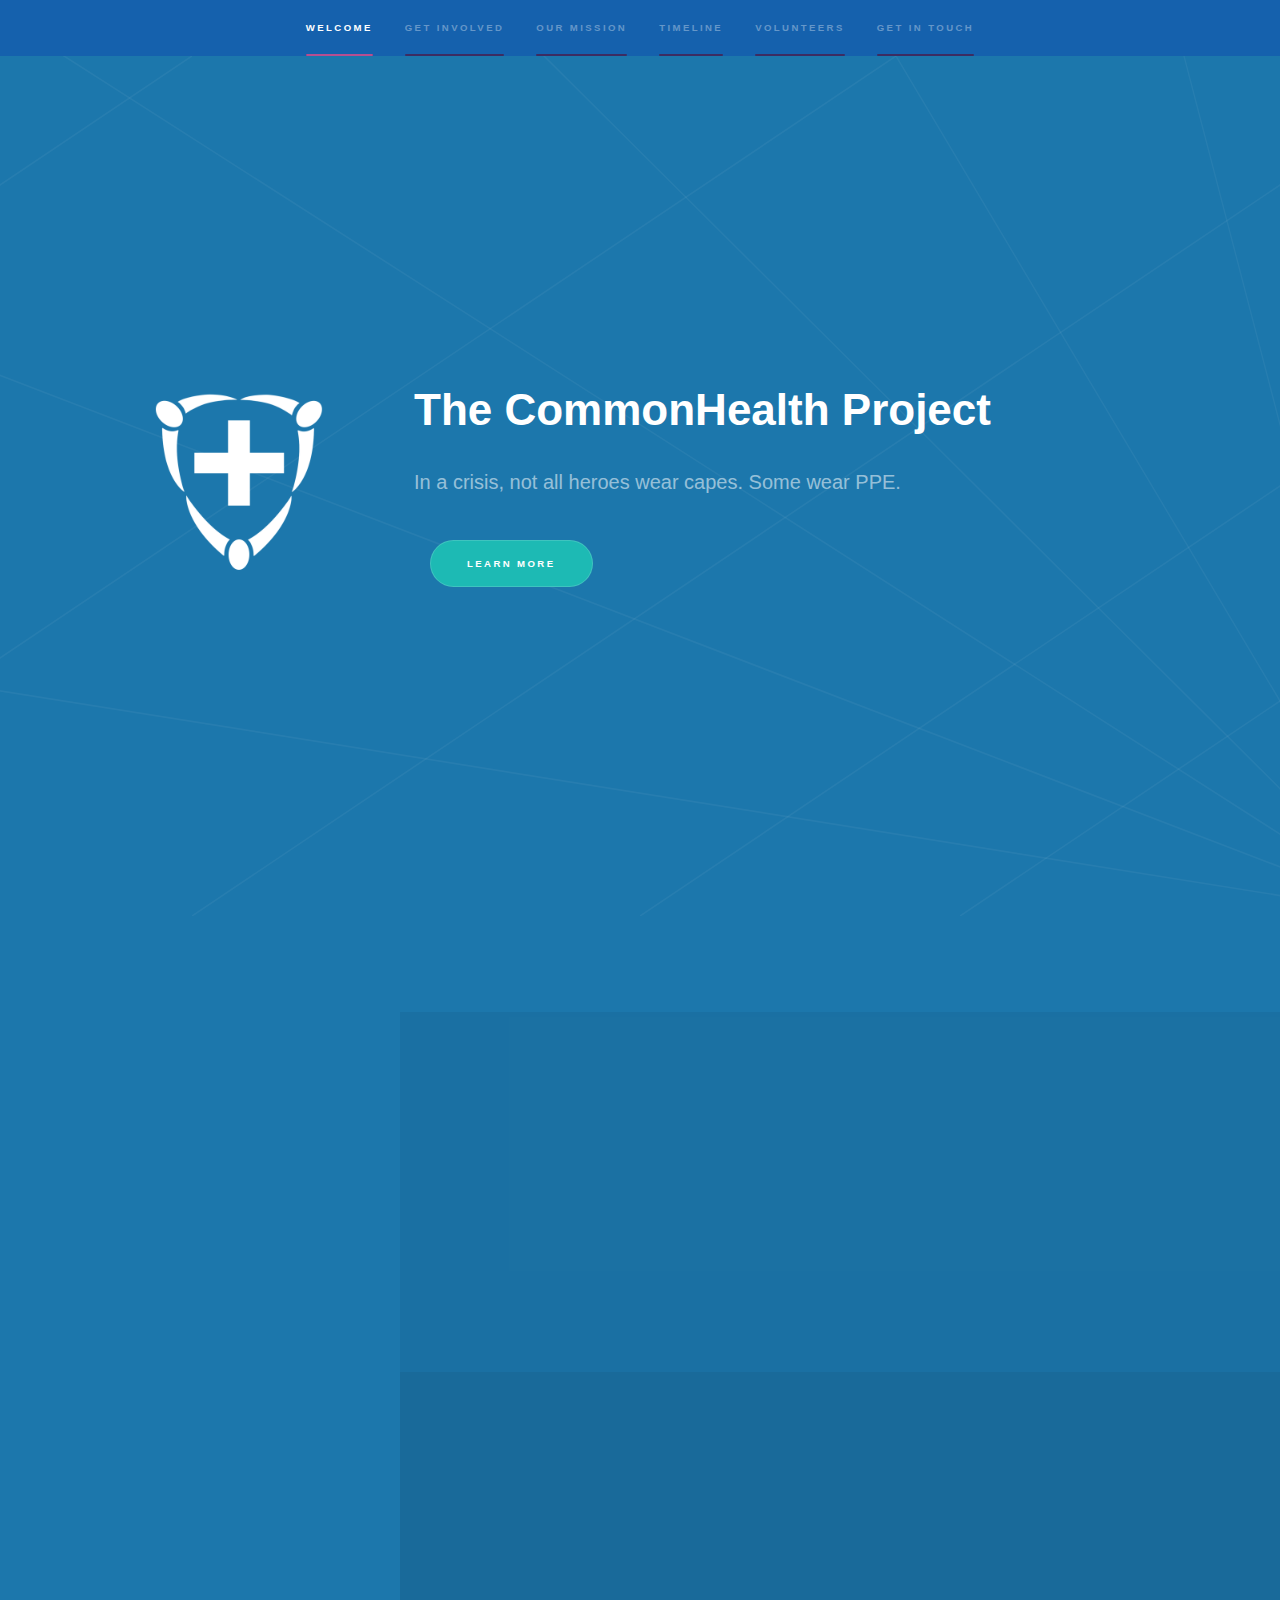
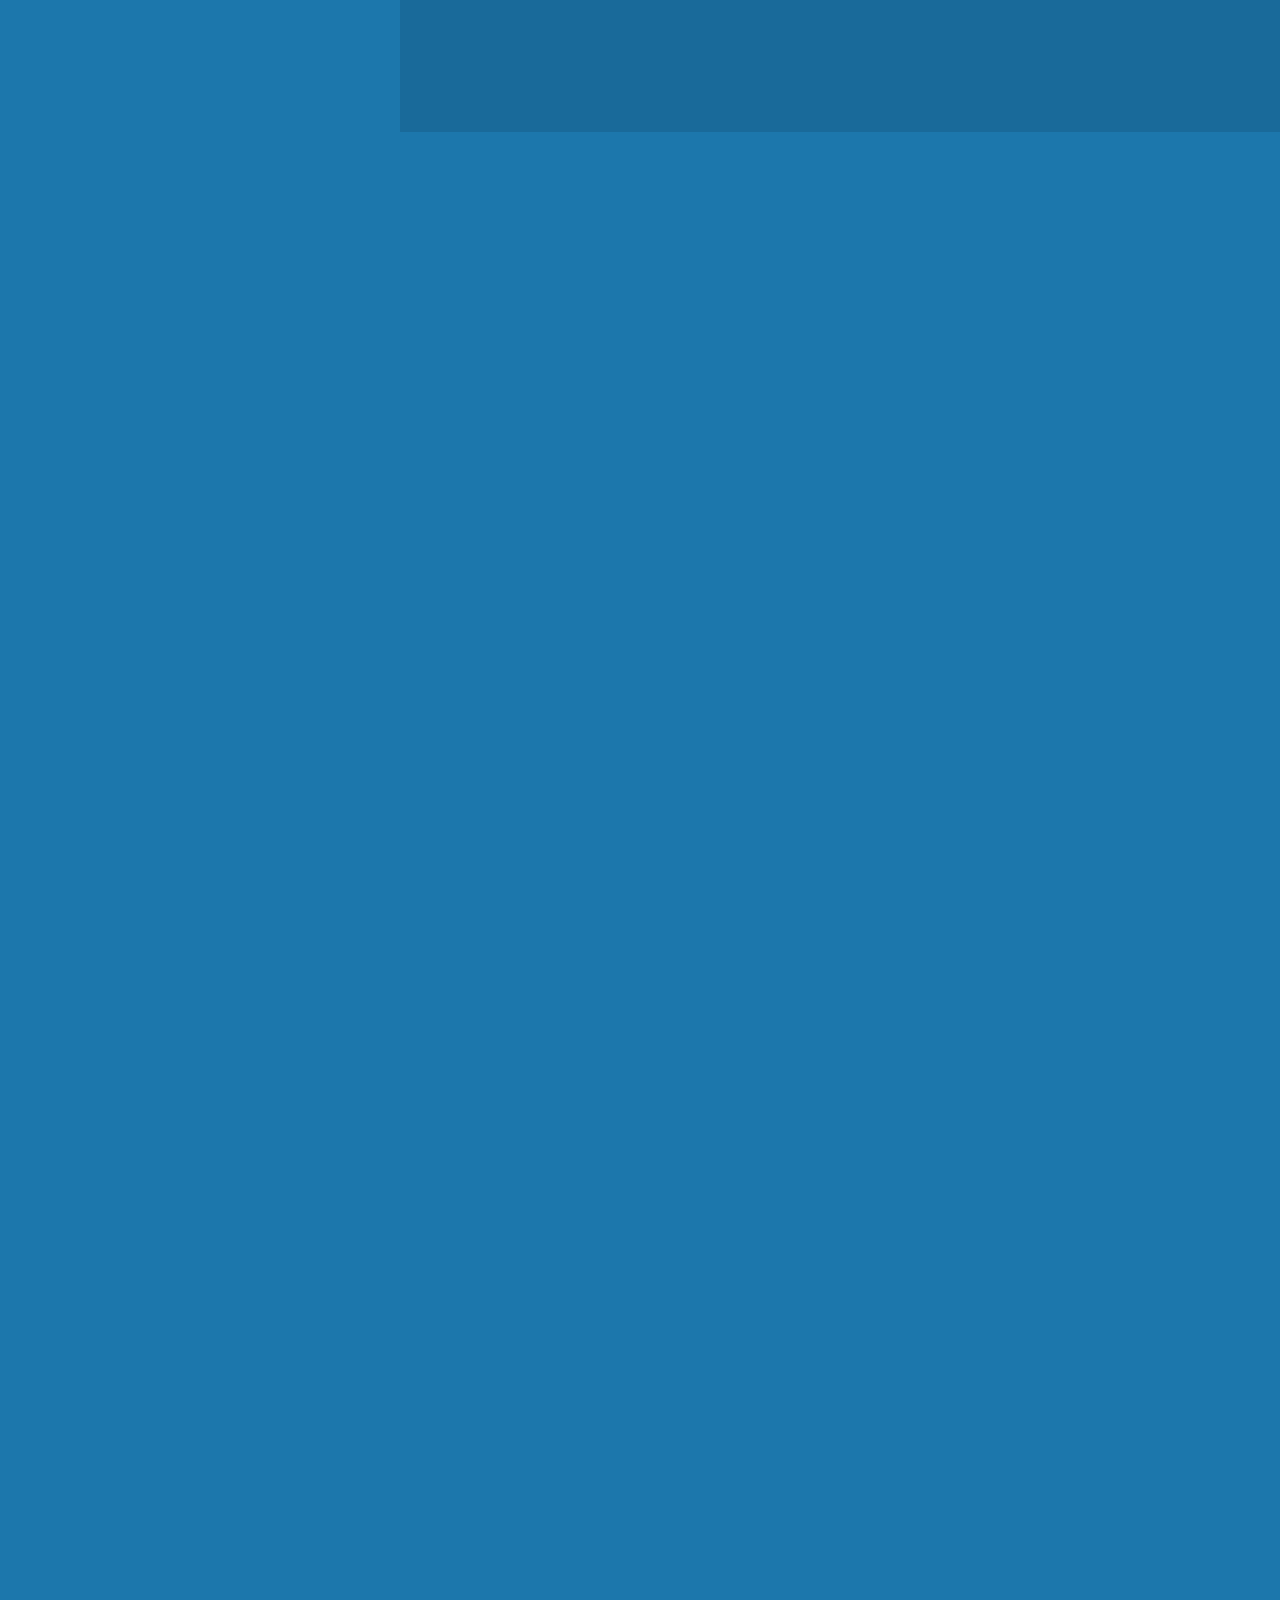
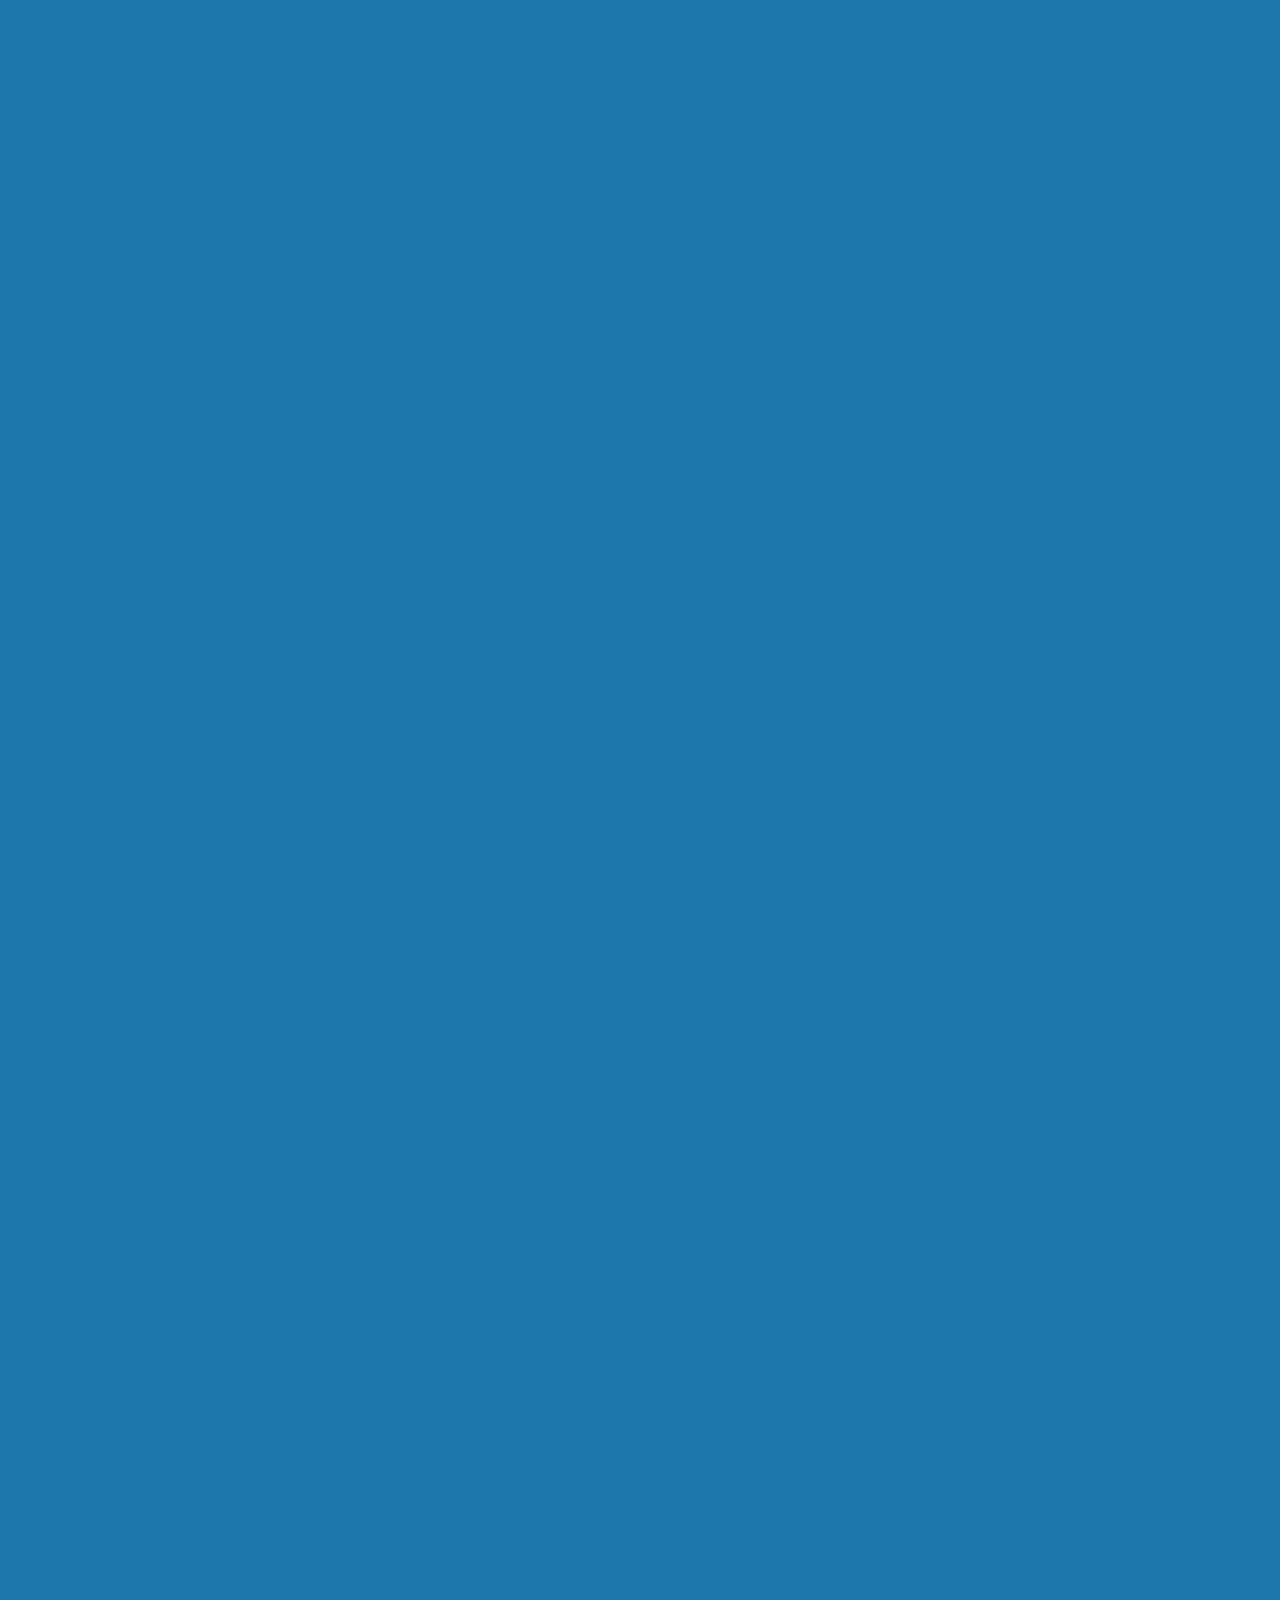
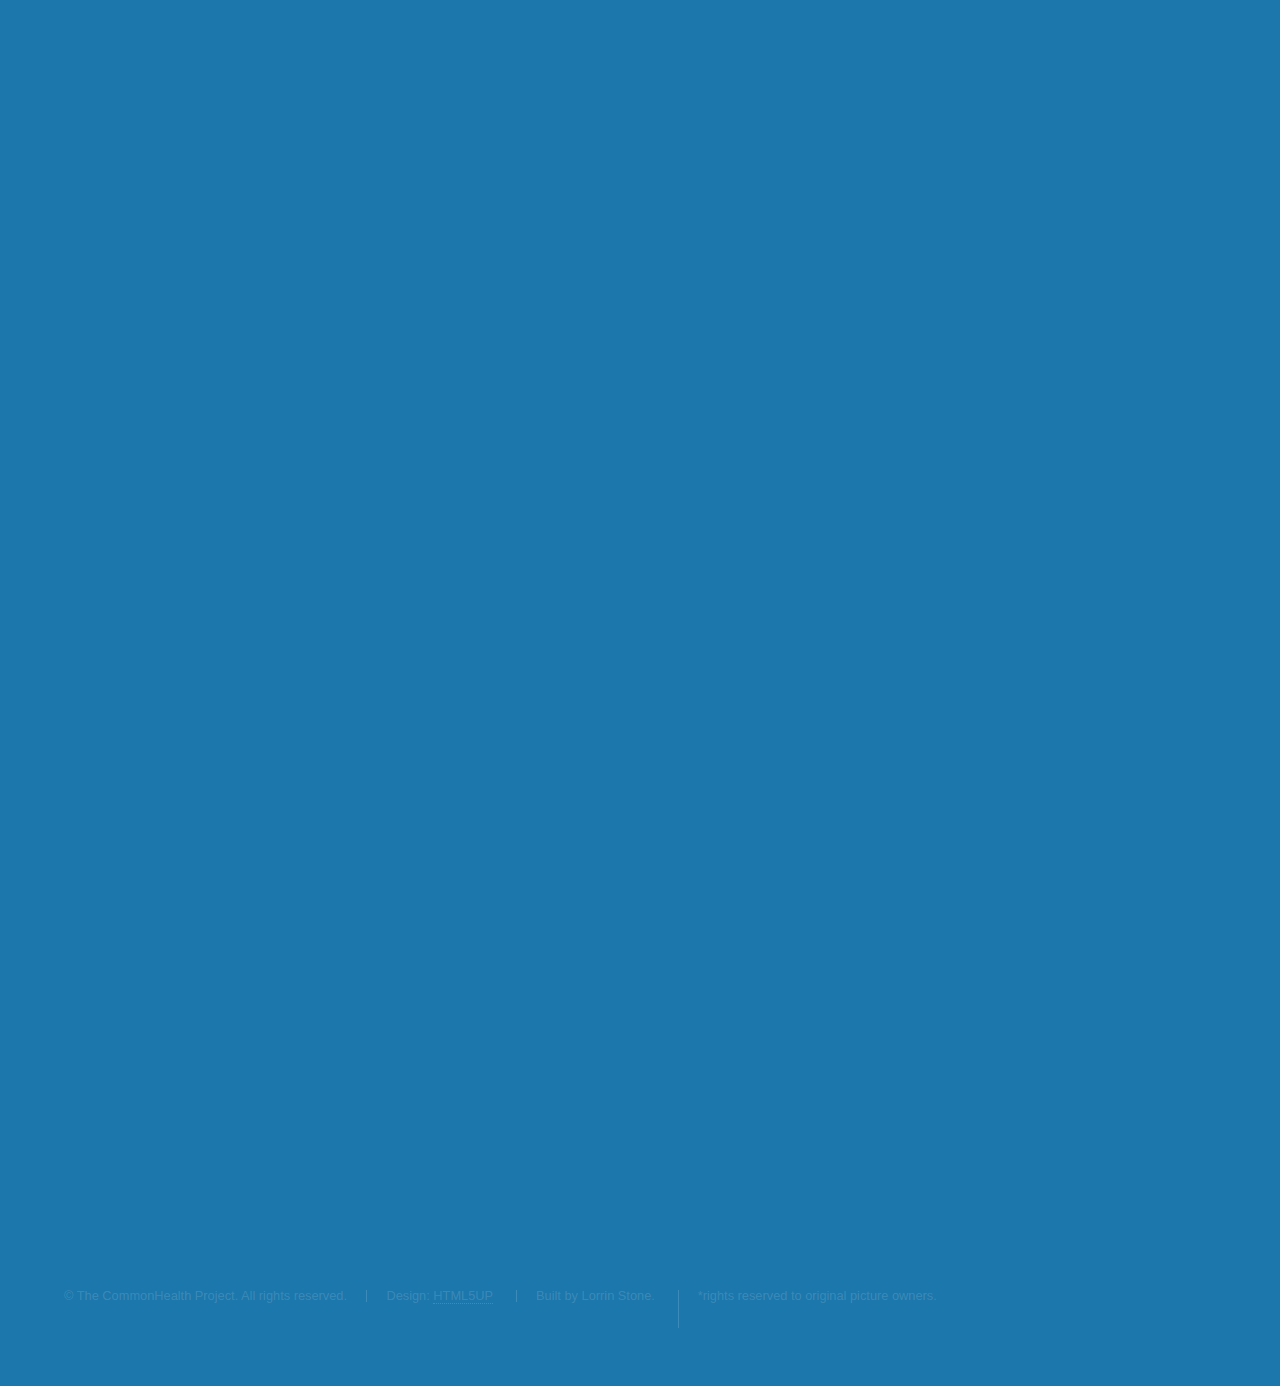
==== index.html @ 7d32aae2 "la dee da maybe it's fixed" ====
<!DOCTYPE HTML>
<!--
	Hyperspace by HTML5 UP
	html5up.net | @ajlkn
	Free for personal and commercial use under the CCA 3.0 license (html5up.net/license)
-->
<html>
	<link rel="shortcut icon" href="images/logo-color.png" >
	<head>
		<title>The CommonHealth Project</title>
		<meta charset="utf-8" />
		<meta name="viewport" content="width=device-width, initial-scale=1, user-scalable=no" />
		<link rel="stylesheet" href="assets/css/main.css" />
		<noscript><link rel="stylesheet" href="assets/css/noscript.css" /></noscript>
	</head>
	<body class="is-preload">

		<!-- Sidebar -->
			<section id="sidebar">
				<div class="inner">
					<nav>
						<ul>
							<li><a href="#intro">Welcome</a></li>
							<li><a href="#involved">Get involved</a></li>
							<li><a href="#mission">Our mission</a></li>
						<!--	<li><a href="#recievers">Who we are giving to</a></li> -->
							<li><a href="#Timeline"> Timeline</a></li>
							<li><a href="#Volunteers"> Volunteers</a></li>
							<li><a href="#contact">Get in touch</a></li>
						</ul>
					</nav>
				</div>
			</section>

		<!-- Wrapper -->
			<div id="wrapper">

				<!-- Intro -->
					<section id="intro" class="wrapper style1 fullscreen fade-up">
						<div class="inner">
							<p style="float: left;margin-left: 75px;margin-right: 75px" ><img src="images/logo-white.png" height="200" width="200" border="1px"></p>

							<h1>The CommonHealth Project</h1>
							<p>In a crisis, not all heroes wear capes. Some wear PPE. </p>

								<ul class="actions">
								<li><a href="#mission" class="button scrolly">Learn more</a></li>
							</ul>
						</div>
					</section>
				<!-- Get involved-->
					<section id="involved" class = "wrapper style2 spotlights">
						<div class ="inner">

						</div>
							<section>
								<a  class="image" href=https://docs.google.com/forms/d/1RwtePnjOgFvfuo138U9-PxDm3ntRcoTIqsIdfXD6tB4/viewform?edit_requested=true><img src="images/build-family.jpg" alt="" data-position="25% 25%" /></a>
								<div class="content">
									<div class="inner">
										<h2>Build.</h2>
										<p>Request one-minute construction kits to be delivered right to your home. </p>
										<ul class="actions">
										<li><a href="https://docs.google.com/forms/d/1RwtePnjOgFvfuo138U9-PxDm3ntRcoTIqsIdfXD6tB4/viewform?edit_requested=true" class="button" target="_blank" >Volunteer</a></li>
										</ul>
									</div>
								</div>
							</section>
							<section>
								<a  class="image" href=https://docs.google.com/forms/d/1RwtePnjOgFvfuo138U9-PxDm3ntRcoTIqsIdfXD6tB4/viewform?edit_requested=true><img src="images/drive.jpg" alt="" data-position="25% 25%" /></a>
								<div class="content">
									<div class="inner">
										<h2>Drive.</h2>
										<p> Volunteer to pick up and deliver shields to hospitals and other recieving agencies.</p>
										<ul class="actions">
											<li><a href="https://docs.google.com/forms/d/1RwtePnjOgFvfuo138U9-PxDm3ntRcoTIqsIdfXD6tB4/viewform?edit_requested=true" class="button" target="_blank" >Volunteer</a></li>
										</ul>
									</div>
								</div>
							</section>
							<section>
								<a class="image" href="https://givebutter.com/pge1ay"><img src="images/NursingHomeNJ.jpg" alt="" data-position="top center" /></a>
								<div class="content">
									<div class="inner">
										<h2>Donate.</h2>
										<p>Support the fight by directly sponsoring our the construction of additional kits. </p>
										<ul class="actions">
											<li><a  href="https://givebutter.com/pge1ay" class="button" target="_blank">Donate</a></li>
										</ul>
									</div>
								</div>
							</section>
						</section>


<!-- Mission statement -->
				<section id="mission" class="wrapper style3 fade-up">
					<div class="inner">
						<h2>Our mission</h2>
						<p></p>
<div>
	<h3 style="text-align:center"><b><i>"With a united effort by our team, we hope to tap into the spirit of volunteerism and goodwill - the greatest resource our community offers - to answer the call and help our frontline fighters in the battle for life."</i></b></h3>
</div>
<p></p>
		<section>
				<div class="features">
					<section>
						<span class="icon solid major fa-cog"></span>
						<h3>Who we are</h3>
						<h4>We are a collaborative, community-based team protecting frontline healthcare workers by solving the PPE shortage.</h4>
						<p> Our project began as a response to a design challenge proposed by the NJIT Albert Dorman Honors College for a medically sound, marketable face shield.
								Seeing our friends and family risking their lives and continuing work without equipment, we knew we needed to help. </p>
					</section>
					<section>
						<span class="icon solid major fa-cog"></span>
						<h3>What we are doing</h3>
							<h4>We have a design to build a face shield with just a few components. Now we need help assembling it.</h4>
							<p>We developed a federated, crowdsourced assembly model where drivers deliver materials directly to volunteers - allowing us to produce hundreds of shields and protect hundreds of workers each day. </p>
					</section>
						</div>
						<ul class="actions">
							<a href="FAQ.html" class="button"  target="_blank">FAQs</a>
						</ul>

				</div>
			</section>
			</section>
<p></p>

<!--Timeline-->
				<section id="Timeline" class = "wrapper style2 fade-up">
					<div class= "inner">
					<h2>General Schedule</h2>
						<li> On Wednesdays, our drivers will deliver the kits to Morris County. </li>
						<li> On Thursdays, our drivers will deliver the kits to Bergen County. </li>
						<li> On Mondays, the created shields will be picked up and delivered to the hospitals. </li>
					<br></br>
					<h3>Round 5 Timeline</h3>
					<main>
						<p>Both Morris County and Bergen County have the same schedule this round. </p>
						<p>Thursday, May 21st, kits will be delivered to volunteers for construction to begin.</p>
						<p>Tuesday, May 26th, kits will be picked up from volunteers to be taken to their final destinations.</p>
					  </main>
				</div>
				</section>

<!-- Volunteers and responsibilities-->
				<section id="Volunteers" class = "wrapper style2 fade-up">
				<div class = "inner">
					<h2>Volunteers</h2>
						<h3>Delivery Drivers</h3>
						<h4>Responsibilities</h4>
							<li>Delivery drivers will receive the kits at a specified pickup point (i.e., the distribution manager’s house).</li>
							<li>Delivery drivers will then deliver the kits to the constructors based on the Google Maps route provided.</li>
							<li>Delivery drivers will then pick up kits from the constructors at a designated time.</li>
							<li>Delivery drivers will review and follow the provided safety guidelines.</li>
							<br>
							<h4>Safety Guidelines</h4>
							<li>Delivery drivers will abide by a strict no-contact policy, i.e., delivery drivers shall make no contact with the constructors and leave the kits at the front door or in the driveway. This no-contact policy applies when they return to pick up the fully-constructed masks.</li>
							<li>Delivery drivers will wear a mask that can be made from cloth <a href="https://www.youtube.com/watch?v=tPx1yqvJgf4" target"_blank">(instructions)</a>, and gloves to mitigate any potential contamination of the kits being distributed to constructors.</li>
							<br>
							<br>
						<h3>Constructors</h3>
						<h4>Responsibilities</h4>
							<li>Constructors will receive kits from drivers on their driveway at a specified time. </li>
							<li>After you finish constructing the face shields, please place them back into the plastic bag and place them by your front door to be picked up by the delivery driver.</li>
							<br>
							<h4>Safety Guidelines</h4>
							<li>Constructors are recommended to leave the kits outside for at least 2 hours to reduce the probability of transmission of viral particles.</li>
							<li>It is highly recommended that constructors wear masks that can be made from cloth <a href="https://www.youtube.com/watch?v=tPx1yqvJgf4" target"_blank">(instructions)</a> and gloves prior to handling the materials.</li>
							<li>Follow <a href="https://www.cdc.gov/handwashing/when-how-handwashing.html" target"_blank">CDC guidelines</a> on handwashing.</li>
							<li>Clean any surfaces where construction will occur.</li>
							<li>Avoid touching your face, eyes, nose, and mouth while handling all supplies. </li>
							<br>
						<h2>Instructions for Face Shield Construction</h2>
						<!----	<p>In addition to the following written guidelines, please view this video tutorial.</p> -->
							<p><ul class="actions">
							<!--Video updated 5/24-->
								<iframe width="560" height="315" src="https://www.youtube.com/embed/Pyt_wHThplo" frameborder="0" allow="accelerometer; autoplay; encrypted-media; gyroscope; picture-in-picture" allowfullscreen></iframe>
							</ul>
							<!--button for link to instructions-->
							<a  href="https://drive.google.com/file/d/19-9RsTWUFxtq_qHhpRXyoHe_HXboTLc_/view?usp=sharing" class="button" target="_blank">View full assembly instructions here</a>
							<br> </br>
							
							<li>After construction, all finished face shields should go back into the bags that they were delivered in. (10 Faceshields per bag) </li>
							<li> After completing construction, the bag should be placed outside so that the delivery driver will be able to pick it up easily.  </li>
						<h3>How to separate foam from tape</h3>
						<video width="320" height="240" controls>
							<source src="videos/foamvideo.mov" type="video/mov">
							<source src="videos/foamvideo.mp4" type="video/mp4">
						  </video>
						</div>
				</section>

				<!-- Contact Form -->
					<section id="contact" class="wrapper style1 fade-up">
						<div class="inner">
							<h2>Get in touch</h2>
							<p>Suggestions, questions, or any possible opportunities? Let us know.</p>
							<div class="split style1">
								<section>
									<iframe src="https://docs.google.com/forms/d/e/1FAIpQLScL9aBPbM0XiFGu1XTeS-ia6ww7m2ZEeTuQKjAFvnlLeRCAsw/viewform?embedded=true" width="640" height="645" frameborder="0" marginheight="0" marginwidth="0">Loading…</iframe>
								<!----	<form method="post" action="#">
										<div class="fields">
											<div class="field half">
												<label for="name">Name</label>
												<input type="text" name="name" id="name" />
											</div>
											<div class="field half">
												<label for="email">Email</label>
												<input type="text" name="email" id="email" />
											</div>
											<div class="field">
												<label for="message">Message</label>
												<textarea name="message" id="message" rows="5"></textarea>
											</div>
										</div>
										<ul class="actions">
											<li><a href="" class="button submit">Send Message</a></li>
										</ul>
									</form> -->
								</section>
								<section>
									<ul class="contact">
										<li>
											<h3>Management</h3>
												<h4>Parth Agrawal, Project Coordinator: 973-832-8684 </h4>
												<h4>Mark Pothen, Supply Chain Manager & Logistics: 201-580-7195 </h4>
												<h4>Daniel Lee, Promotion Manager: 916-676-1504</h4>
												<h4>Ruth Fiore, Logistics Manager: 848-525-6352 </h4>
												<h4>Juliana Yang, Design and Outreach Manager: 908-967-8786</h4>
												<h4>Owais Aftab, Finance Manager: 732-809-8093</h4>
												<h4>John Adé Kolade, Design and Innovation Manager: 607-444-2635</h4>
										</li>
									<!--	<li>
											<h3>Address</h3>
											<span>12345 Somewhere Road #654<br />
											Nashville, TN 00000-0000<br />
											USA</span>
										</li>

										<li>
											<h3>Email</h3>
											<a href="#">user@untitled.tld</a>
										</li>
										<li>
											<h3>Phone</h3>
											<span>(000) 000-0000</span>
										</li> -->
										<li>
											<h3>Social</h3>
											<ul class="icons">
											<!--	<li><a href="#" class="icon brands fa-twitter"><span class="label">Twitter</span></a></li>
												<li><a href="#" class="icon brands fa-facebook-f"><span class="label">Facebook</span></a></li>
												<li><a href="#" class="icon brands fa-github"><span class="label">GitHub</span></a></li> -->
												<li><a href="https://www.instagram.com/thecommonhealthproject/" class="icon brands fa-instagram"><span class="label">Instagram</span></a></li>
												<li><a href="https://www.linkedin.com/company/commonhealthproject/" class="icon brands fa-linkedin-in"><span class="label">LinkedIn</span></a></li>
											</ul>
										</li>
									</ul>
								</section>
							</div>
						</div>
					</section>

			</div>

		<!-- Footer -->
			<footer id="footer" class="wrapper style1-alt">
				<div class="inner">
					<ul class="menu">
						<li>&copy; The CommonHealth Project. All rights reserved.</li><li>Design: <a href="http://html5up.net">HTML5UP</a></li> <li>Built by Lorrin Stone.</li>
						<li><p>*rights reserved to original picture owners.</p></li>

					</ul>
				</div>
			</footer>

		<!-- Scripts -->
			<script src="assets/js/jquery.min.js"></script>
			<script src="assets/js/jquery.scrollex.min.js"></script>
			<script src="assets/js/jquery.scrolly.min.js"></script>
			<script src="assets/js/browser.min.js"></script>
			<script src="assets/js/breakpoints.min.js"></script>
			<script src="assets/js/util.js"></script>
			<script src="assets/js/main.js"></script>

	</body>
</html>
---- assets/css/main.css ----
@import url(fontawesome-all.min.css);

/*
	Hyperspace by HTML5 UP
	html5up.net | @ajlkn
	Free for personal and commercial use under the CCA 3.0 license (html5up.net/license)
*/

html, body, div, span, applet, object,
iframe, h1, h2, h3, h4, h5, h6, p, blockquote,
pre, a, abbr, acronym, address, big, cite,
code, del, dfn, em, img, ins, kbd, q, s, samp,
small, strike, strong, sub, sup, tt, var, b,
u, i, center, dl, dt, dd, ol, ul, li, fieldset,
form, label, legend, table, caption, tbody,
tfoot, thead, tr, th, td, article, aside,
canvas, details, embed, figure, figcaption,
footer, header, hgroup, menu, nav, output, ruby,
section, summary, time, mark, audio, video {
	margin: 0;
	padding: 0;
	border: 0;
	font-size: 100%;
	font: inherit;
	vertical-align: baseline;}





	
article, aside, details, figcaption, figure,
footer, header, hgroup, menu, nav, section {
	display: block;}

body {
	line-height: 1;
}

ol, ul {
	list-style: none;
}

blockquote, q {
	quotes: none;
}

	blockquote:before, blockquote:after, q:before, q:after {
		content: '';
		content: none;
	}

table {
	border-collapse: collapse;
	border-spacing: 0;
}

body {
	-webkit-text-size-adjust: none;
}

mark {
	background-color: transparent;
	color: inherit;
}

input::-moz-focus-inner {
	border: 0;
	padding: 0;
}

input, select, textarea {
	-moz-appearance: none;
	-webkit-appearance: none;
	-ms-appearance: none;
	appearance: none;
}

/* Basic */

	@-ms-viewport {
		width: device-width;
	}

	body {
		-ms-overflow-style: scrollbar;
	}

	@media screen and (max-width: 480px) {

		html, body {
			min-width: 320px;
		}

	}

	html {
		box-sizing: border-box;
	}

	*, *:before, *:after {
		box-sizing: inherit;
	}

	body {
		background: #1c77ac;
	}

		body.is-preload *, body.is-preload *:before, body.is-preload *:after {
			-moz-animation: none !important;
			-webkit-animation: none !important;
			-ms-animation: none !important;
			animation: none !important;
			-moz-transition: none !important;
			-webkit-transition: none !important;
			-ms-transition: none !important;
			transition: none !important;
		}

/* Type */

	body, input, select, textarea {
		color: rgba(255, 255, 255, 0.55);
		font-family: Arial, Helvetica, sans-serif;
		font-size: 16.5pt;
		font-weight: normal;
		line-height: 1.75;
	}

		@media screen and (max-width: 1680px) {

			body, input, select, textarea {
				font-size: 13pt;
			}

		}

		@media screen and (max-width: 1280px) {

			body, input, select, textarea {
				font-size: 12pt;
			}

		}

		@media screen and (max-width: 360px) {

			body, input, select, textarea {
				font-size: 11pt;
			}

		}

	a {
		-moz-transition: color 0.2s ease, border-bottom-color 0.2s ease;
		-webkit-transition: color 0.2s ease, border-bottom-color 0.2s ease;
		-ms-transition: color 0.2s ease, border-bottom-color 0.2s ease;
		transition: color 0.2s ease, border-bottom-color 0.2s ease;
		border-bottom: dotted 1px rgba(255, 255, 255, 0.35);
		color: inherit;
		text-decoration: none;
	}

		a:hover {
			border-bottom-color: transparent;
			color: #ffffff;
		}

	strong, b {
		color: #ffffff;
		font-weight: bold;
	}

	em, i {
		font-style: italic;
	}

	p {
		margin: 0 0 2em 0;
	}

	h1, h2, h3, h4, h5, h6 {
		color: #ffffff;
		font-weight: bold;
		line-height: 1.5;
		margin: 0 0 0.5em 0;
	}

		h1 a, h2 a, h3 a, h4 a, h5 a, h6 a {
			color: inherit;
			text-decoration: none;
		}

	h1 {
		font-size: 2.75em;
	}

		h1.major {
			margin: 0 0 1.3em 0;
			position: relative;
			padding-bottom: 0.35em;
		}

			h1.major:after {
				background-image: -moz-linear-gradient(to right, #1561ad, #1c77ac);
				background-image: -webkit-linear-gradient(to right, #1561ad, #1c77ac);
				background-image: -ms-linear-gradient(to right,  #1561ad, #1c77ac);
				background-image: linear-gradient(to right,  #1561ad, #1c77ac);
				-moz-transition: max-width 0.2s ease;
				-webkit-transition: max-width 0.2s ease;
				-ms-transition: max-width 0.2s ease;
				transition: max-width 0.2s ease;
				border-radius: 0.2em;
				bottom: 0;
				content: '';
				height: 0.05em;
				position: absolute;
				right: 0;
				width: 100%;
			}

	h2 {
		font-size: 1.8em;
	}

	h3 {
		font-size: 1.3em;
	}

	h4 {
		font-size: 1em;
	}

	h5 {
		font-size: 0.8em;
	}

	h6 {
		font-size: 0.6em;
	}

	@media screen and (max-width: 736px) {

		h1 {
			font-size: 2em;
		}

		h2 {
			font-size: 1.25em;
		}

		h3 {
			font-size: 1em;
		}

		h4 {
			font-size: 0.8em;
		}

		h5 {
			font-size: 0.6em;
		}

		h6 {
			font-size: 0.6em;
		}

	}

	sub {
		font-size: 0.8em;
		position: relative;
		top: 0.5em;
	}

	sup {
		font-size: 0.8em;
		position: relative;
		top: -0.5em;
	}

	blockquote {
		border-left: solid 4px rgba(255, 255, 255, 0.15);
		font-style: italic;
		margin: 0 0 2em 0;
		padding: 0.5em 0 0.5em 2em;
	}

	code {
		background: rgba(255, 255, 255, 0.05);
		border-radius: 0.25em;
		border: solid 1px rgba(255, 255, 255, 0.15);
		font-family: "Courier New", monospace;
		font-size: 0.9em;
		margin: 0 0.25em;
		padding: 0.25em 0.65em;
	}

	pre {
		-webkit-overflow-scrolling: touch;
		font-family: "Courier New", monospace;
		font-size: 0.9em;
		margin: 0 0 2em 0;
	}

		pre code {
			display: block;
			line-height: 1.75em;
			padding: 1em 1.5em;
			overflow-x: auto;
		}

	hr {
		border: 0;
		border-bottom: solid 1px rgba(255, 255, 255, 0.15);
		margin: 2em 0;
	}

		hr.major {
			margin: 3em 0;
		}

	.align-left {
		text-align: left;
	}

	.align-center {
		text-align: center;
	}

	.align-right {
		text-align: right;
	}

/* Row */

	.row {
		display: flex;
		flex-wrap: wrap;
		box-sizing: border-box;
		align-items: stretch;
	}

		.row > * {
			box-sizing: border-box;
		}

		.row.gtr-uniform > * > :last-child {
			margin-bottom: 0;
		}

		.row.aln-left {
			justify-content: flex-start;
		}

		.row.aln-center {
			justify-content: center;
		}

		.row.aln-right {
			justify-content: flex-end;
		}

		.row.aln-top {
			align-items: flex-start;
		}

		.row.aln-middle {
			align-items: center;
		}

		.row.aln-bottom {
			align-items: flex-end;
		}

		.row > .imp {
			order: -1;
		}

		.row > .col-1 {
			width: 8.33333%;
		}

		.row > .off-1 {
			margin-left: 8.33333%;
		}

		.row > .col-2 {
			width: 16.66667%;
		}

		.row > .off-2 {
			margin-left: 16.66667%;
		}

		.row > .col-3 {
			width: 25%;
		}

		.row > .off-3 {
			margin-left: 25%;
		}

		.row > .col-4 {
			width: 33.33333%;
		}

		.row > .off-4 {
			margin-left: 33.33333%;
		}

		.row > .col-5 {
			width: 41.66667%;
		}

		.row > .off-5 {
			margin-left: 41.66667%;
		}

		.row > .col-6 {
			width: 50%;
		}

		.row > .off-6 {
			margin-left: 50%;
		}

		.row > .col-7 {
			width: 58.33333%;
		}

		.row > .off-7 {
			margin-left: 58.33333%;
		}

		.row > .col-8 {
			width: 66.66667%;
		}

		.row > .off-8 {
			margin-left: 66.66667%;
		}

		.row > .col-9 {
			width: 75%;
		}

		.row > .off-9 {
			margin-left: 75%;
		}

		.row > .col-10 {
			width: 83.33333%;
		}

		.row > .off-10 {
			margin-left: 83.33333%;
		}

		.row > .col-11 {
			width: 91.66667%;
		}

		.row > .off-11 {
			margin-left: 91.66667%;
		}

		.row > .col-12 {
			width: 100%;
		}

		.row > .off-12 {
			margin-left: 100%;
		}

		.row.gtr-0 {
			margin-top: 0;
			margin-left: 0em;
		}

			.row.gtr-0 > * {
				padding: 0 0 0 0em;
			}

			.row.gtr-0.gtr-uniform {
				margin-top: 0em;
			}

				.row.gtr-0.gtr-uniform > * {
					padding-top: 0em;
				}

		.row.gtr-25 {
			margin-top: 0;
			margin-left: -0.375em;
		}

			.row.gtr-25 > * {
				padding: 0 0 0 0.375em;
			}

			.row.gtr-25.gtr-uniform {
				margin-top: -0.375em;
			}

				.row.gtr-25.gtr-uniform > * {
					padding-top: 0.375em;
				}

		.row.gtr-50 {
			margin-top: 0;
			margin-left: -0.75em;
		}

			.row.gtr-50 > * {
				padding: 0 0 0 0.75em;
			}

			.row.gtr-50.gtr-uniform {
				margin-top: -0.75em;
			}

				.row.gtr-50.gtr-uniform > * {
					padding-top: 0.75em;
				}

		.row {
			margin-top: 0;
			margin-left: -1.5em;
		}

			.row > * {
				padding: 0 0 0 1.5em;
			}

			.row.gtr-uniform {
				margin-top: -1.5em;
			}

				.row.gtr-uniform > * {
					padding-top: 1.5em;
				}

		.row.gtr-150 {
			margin-top: 0;
			margin-left: -2.25em;
		}

			.row.gtr-150 > * {
				padding: 0 0 0 2.25em;
			}

			.row.gtr-150.gtr-uniform {
				margin-top: -2.25em;
			}

				.row.gtr-150.gtr-uniform > * {
					padding-top: 2.25em;
				}

		.row.gtr-200 {
			margin-top: 0;
			margin-left: -3em;
		}

			.row.gtr-200 > * {
				padding: 0 0 0 3em;
			}

			.row.gtr-200.gtr-uniform {
				margin-top: -3em;
			}

				.row.gtr-200.gtr-uniform > * {
					padding-top: 3em;
				}

		@media screen and (max-width: 1680px) {

			.row {
				display: flex;
				flex-wrap: wrap;
				box-sizing: border-box;
				align-items: stretch;
			}

				.row > * {
					box-sizing: border-box;
				}

				.row.gtr-uniform > * > :last-child {
					margin-bottom: 0;
				}

				.row.aln-left {
					justify-content: flex-start;
				}

				.row.aln-center {
					justify-content: center;
				}

				.row.aln-right {
					justify-content: flex-end;
				}

				.row.aln-top {
					align-items: flex-start;
				}

				.row.aln-middle {
					align-items: center;
				}

				.row.aln-bottom {
					align-items: flex-end;
				}

				.row > .imp-xlarge {
					order: -1;
				}

				.row > .col-1-xlarge {
					width: 8.33333%;
				}

				.row > .off-1-xlarge {
					margin-left: 8.33333%;
				}

				.row > .col-2-xlarge {
					width: 16.66667%;
				}

				.row > .off-2-xlarge {
					margin-left: 16.66667%;
				}

				.row > .col-3-xlarge {
					width: 25%;
				}

				.row > .off-3-xlarge {
					margin-left: 25%;
				}

				.row > .col-4-xlarge {
					width: 33.33333%;
				}

				.row > .off-4-xlarge {
					margin-left: 33.33333%;
				}

				.row > .col-5-xlarge {
					width: 41.66667%;
				}

				.row > .off-5-xlarge {
					margin-left: 41.66667%;
				}

				.row > .col-6-xlarge {
					width: 50%;
				}

				.row > .off-6-xlarge {
					margin-left: 50%;
				}

				.row > .col-7-xlarge {
					width: 58.33333%;
				}

				.row > .off-7-xlarge {
					margin-left: 58.33333%;
				}

				.row > .col-8-xlarge {
					width: 66.66667%;
				}

				.row > .off-8-xlarge {
					margin-left: 66.66667%;
				}

				.row > .col-9-xlarge {
					width: 75%;
				}

				.row > .off-9-xlarge {
					margin-left: 75%;
				}

				.row > .col-10-xlarge {
					width: 83.33333%;
				}

				.row > .off-10-xlarge {
					margin-left: 83.33333%;
				}

				.row > .col-11-xlarge {
					width: 91.66667%;
				}

				.row > .off-11-xlarge {
					margin-left: 91.66667%;
				}

				.row > .col-12-xlarge {
					width: 100%;
				}

				.row > .off-12-xlarge {
					margin-left: 100%;
				}

				.row.gtr-0 {
					margin-top: 0;
					margin-left: 0em;
				}

					.row.gtr-0 > * {
						padding: 0 0 0 0em;
					}

					.row.gtr-0.gtr-uniform {
						margin-top: 0em;
					}

						.row.gtr-0.gtr-uniform > * {
							padding-top: 0em;
						}

				.row.gtr-25 {
					margin-top: 0;
					margin-left: -0.375em;
				}

					.row.gtr-25 > * {
						padding: 0 0 0 0.375em;
					}

					.row.gtr-25.gtr-uniform {
						margin-top: -0.375em;
					}

						.row.gtr-25.gtr-uniform > * {
							padding-top: 0.375em;
						}

				.row.gtr-50 {
					margin-top: 0;
					margin-left: -0.75em;
				}

					.row.gtr-50 > * {
						padding: 0 0 0 0.75em;
					}

					.row.gtr-50.gtr-uniform {
						margin-top: -0.75em;
					}

						.row.gtr-50.gtr-uniform > * {
							padding-top: 0.75em;
						}

				.row {
					margin-top: 0;
					margin-left: -1.5em;
				}

					.row > * {
						padding: 0 0 0 1.5em;
					}

					.row.gtr-uniform {
						margin-top: -1.5em;
					}

						.row.gtr-uniform > * {
							padding-top: 1.5em;
						}

				.row.gtr-150 {
					margin-top: 0;
					margin-left: -2.25em;
				}

					.row.gtr-150 > * {
						padding: 0 0 0 2.25em;
					}

					.row.gtr-150.gtr-uniform {
						margin-top: -2.25em;
					}

						.row.gtr-150.gtr-uniform > * {
							padding-top: 2.25em;
						}

				.row.gtr-200 {
					margin-top: 0;
					margin-left: -3em;
				}

					.row.gtr-200 > * {
						padding: 0 0 0 3em;
					}

					.row.gtr-200.gtr-uniform {
						margin-top: -3em;
					}

						.row.gtr-200.gtr-uniform > * {
							padding-top: 3em;
						}

		}

		@media screen and (max-width: 1280px) {

			.row {
				display: flex;
				flex-wrap: wrap;
				box-sizing: border-box;
				align-items: stretch;
			}

				.row > * {
					box-sizing: border-box;
				}

				.row.gtr-uniform > * > :last-child {
					margin-bottom: 0;
				}

				.row.aln-left {
					justify-content: flex-start;
				}

				.row.aln-center {
					justify-content: center;
				}

				.row.aln-right {
					justify-content: flex-end;
				}

				.row.aln-top {
					align-items: flex-start;
				}

				.row.aln-middle {
					align-items: center;
				}

				.row.aln-bottom {
					align-items: flex-end;
				}

				.row > .imp-large {
					order: -1;
				}

				.row > .col-1-large {
					width: 8.33333%;
				}

				.row > .off-1-large {
					margin-left: 8.33333%;
				}

				.row > .col-2-large {
					width: 16.66667%;
				}

				.row > .off-2-large {
					margin-left: 16.66667%;
				}

				.row > .col-3-large {
					width: 25%;
				}

				.row > .off-3-large {
					margin-left: 25%;
				}

				.row > .col-4-large {
					width: 33.33333%;
				}

				.row > .off-4-large {
					margin-left: 33.33333%;
				}

				.row > .col-5-large {
					width: 41.66667%;
				}

				.row > .off-5-large {
					margin-left: 41.66667%;
				}

				.row > .col-6-large {
					width: 50%;
				}

				.row > .off-6-large {
					margin-left: 50%;
				}

				.row > .col-7-large {
					width: 58.33333%;
				}

				.row > .off-7-large {
					margin-left: 58.33333%;
				}

				.row > .col-8-large {
					width: 66.66667%;
				}

				.row > .off-8-large {
					margin-left: 66.66667%;
				}

				.row > .col-9-large {
					width: 75%;
				}

				.row > .off-9-large {
					margin-left: 75%;
				}

				.row > .col-10-large {
					width: 83.33333%;
				}

				.row > .off-10-large {
					margin-left: 83.33333%;
				}

				.row > .col-11-large {
					width: 91.66667%;
				}

				.row > .off-11-large {
					margin-left: 91.66667%;
				}

				.row > .col-12-large {
					width: 100%;
				}

				.row > .off-12-large {
					margin-left: 100%;
				}

				.row.gtr-0 {
					margin-top: 0;
					margin-left: 0em;
				}

					.row.gtr-0 > * {
						padding: 0 0 0 0em;
					}

					.row.gtr-0.gtr-uniform {
						margin-top: 0em;
					}

						.row.gtr-0.gtr-uniform > * {
							padding-top: 0em;
						}

				.row.gtr-25 {
					margin-top: 0;
					margin-left: -0.375em;
				}

					.row.gtr-25 > * {
						padding: 0 0 0 0.375em;
					}

					.row.gtr-25.gtr-uniform {
						margin-top: -0.375em;
					}

						.row.gtr-25.gtr-uniform > * {
							padding-top: 0.375em;
						}

				.row.gtr-50 {
					margin-top: 0;
					margin-left: -0.75em;
				}

					.row.gtr-50 > * {
						padding: 0 0 0 0.75em;
					}

					.row.gtr-50.gtr-uniform {
						margin-top: -0.75em;
					}

						.row.gtr-50.gtr-uniform > * {
							padding-top: 0.75em;
						}

				.row {
					margin-top: 0;
					margin-left: -1.5em;
				}

					.row > * {
						padding: 0 0 0 1.5em;
					}

					.row.gtr-uniform {
						margin-top: -1.5em;
					}

						.row.gtr-uniform > * {
							padding-top: 1.5em;
						}

				.row.gtr-150 {
					margin-top: 0;
					margin-left: -2.25em;
				}

					.row.gtr-150 > * {
						padding: 0 0 0 2.25em;
					}

					.row.gtr-150.gtr-uniform {
						margin-top: -2.25em;
					}

						.row.gtr-150.gtr-uniform > * {
							padding-top: 2.25em;
						}

				.row.gtr-200 {
					margin-top: 0;
					margin-left: -3em;
				}

					.row.gtr-200 > * {
						padding: 0 0 0 3em;
					}

					.row.gtr-200.gtr-uniform {
						margin-top: -3em;
					}

						.row.gtr-200.gtr-uniform > * {
							padding-top: 3em;
						}

		}

		@media screen and (max-width: 980px) {

			.row {
				display: flex;
				flex-wrap: wrap;
				box-sizing: border-box;
				align-items: stretch;
			}

				.row > * {
					box-sizing: border-box;
				}

				.row.gtr-uniform > * > :last-child {
					margin-bottom: 0;
				}

				.row.aln-left {
					justify-content: flex-start;
				}

				.row.aln-center {
					justify-content: center;
				}

				.row.aln-right {
					justify-content: flex-end;
				}

				.row.aln-top {
					align-items: flex-start;
				}

				.row.aln-middle {
					align-items: center;
				}

				.row.aln-bottom {
					align-items: flex-end;
				}

				.row > .imp-medium {
					order: -1;
				}

				.row > .col-1-medium {
					width: 8.33333%;
				}

				.row > .off-1-medium {
					margin-left: 8.33333%;
				}

				.row > .col-2-medium {
					width: 16.66667%;
				}

				.row > .off-2-medium {
					margin-left: 16.66667%;
				}

				.row > .col-3-medium {
					width: 25%;
				}

				.row > .off-3-medium {
					margin-left: 25%;
				}

				.row > .col-4-medium {
					width: 33.33333%;
				}

				.row > .off-4-medium {
					margin-left: 33.33333%;
				}

				.row > .col-5-medium {
					width: 41.66667%;
				}

				.row > .off-5-medium {
					margin-left: 41.66667%;
				}

				.row > .col-6-medium {
					width: 50%;
				}

				.row > .off-6-medium {
					margin-left: 50%;
				}

				.row > .col-7-medium {
					width: 58.33333%;
				}

				.row > .off-7-medium {
					margin-left: 58.33333%;
				}

				.row > .col-8-medium {
					width: 66.66667%;
				}

				.row > .off-8-medium {
					margin-left: 66.66667%;
				}

				.row > .col-9-medium {
					width: 75%;
				}

				.row > .off-9-medium {
					margin-left: 75%;
				}

				.row > .col-10-medium {
					width: 83.33333%;
				}

				.row > .off-10-medium {
					margin-left: 83.33333%;
				}

				.row > .col-11-medium {
					width: 91.66667%;
				}

				.row > .off-11-medium {
					margin-left: 91.66667%;
				}

				.row > .col-12-medium {
					width: 100%;
				}

				.row > .off-12-medium {
					margin-left: 100%;
				}

				.row.gtr-0 {
					margin-top: 0;
					margin-left: 0em;
				}

					.row.gtr-0 > * {
						padding: 0 0 0 0em;
					}

					.row.gtr-0.gtr-uniform {
						margin-top: 0em;
					}

						.row.gtr-0.gtr-uniform > * {
							padding-top: 0em;
						}

				.row.gtr-25 {
					margin-top: 0;
					margin-left: -0.375em;
				}

					.row.gtr-25 > * {
						padding: 0 0 0 0.375em;
					}

					.row.gtr-25.gtr-uniform {
						margin-top: -0.375em;
					}

						.row.gtr-25.gtr-uniform > * {
							padding-top: 0.375em;
						}

				.row.gtr-50 {
					margin-top: 0;
					margin-left: -0.75em;
				}

					.row.gtr-50 > * {
						padding: 0 0 0 0.75em;
					}

					.row.gtr-50.gtr-uniform {
						margin-top: -0.75em;
					}

						.row.gtr-50.gtr-uniform > * {
							padding-top: 0.75em;
						}

				.row {
					margin-top: 0;
					margin-left: -1.5em;
				}

					.row > * {
						padding: 0 0 0 1.5em;
					}

					.row.gtr-uniform {
						margin-top: -1.5em;
					}

						.row.gtr-uniform > * {
							padding-top: 1.5em;
						}

				.row.gtr-150 {
					margin-top: 0;
					margin-left: -2.25em;
				}

					.row.gtr-150 > * {
						padding: 0 0 0 2.25em;
					}

					.row.gtr-150.gtr-uniform {
						margin-top: -2.25em;
					}

						.row.gtr-150.gtr-uniform > * {
							padding-top: 2.25em;
						}

				.row.gtr-200 {
					margin-top: 0;
					margin-left: -3em;
				}

					.row.gtr-200 > * {
						padding: 0 0 0 3em;
					}

					.row.gtr-200.gtr-uniform {
						margin-top: -3em;
					}

						.row.gtr-200.gtr-uniform > * {
							padding-top: 3em;
						}

		}

		@media screen and (max-width: 736px) {

			.row {
				display: flex;
				flex-wrap: wrap;
				box-sizing: border-box;
				align-items: stretch;
			}

				.row > * {
					box-sizing: border-box;
				}

				.row.gtr-uniform > * > :last-child {
					margin-bottom: 0;
				}

				.row.aln-left {
					justify-content: flex-start;
				}

				.row.aln-center {
					justify-content: center;
				}

				.row.aln-right {
					justify-content: flex-end;
				}

				.row.aln-top {
					align-items: flex-start;
				}

				.row.aln-middle {
					align-items: center;
				}

				.row.aln-bottom {
					align-items: flex-end;
				}

				.row > .imp-small {
					order: -1;
				}

				.row > .col-1-small {
					width: 8.33333%;
				}

				.row > .off-1-small {
					margin-left: 8.33333%;
				}

				.row > .col-2-small {
					width: 16.66667%;
				}

				.row > .off-2-small {
					margin-left: 16.66667%;
				}

				.row > .col-3-small {
					width: 25%;
				}

				.row > .off-3-small {
					margin-left: 25%;
				}

				.row > .col-4-small {
					width: 33.33333%;
				}

				.row > .off-4-small {
					margin-left: 33.33333%;
				}

				.row > .col-5-small {
					width: 41.66667%;
				}

				.row > .off-5-small {
					margin-left: 41.66667%;
				}

				.row > .col-6-small {
					width: 50%;
				}

				.row > .off-6-small {
					margin-left: 50%;
				}

				.row > .col-7-small {
					width: 58.33333%;
				}

				.row > .off-7-small {
					margin-left: 58.33333%;
				}

				.row > .col-8-small {
					width: 66.66667%;
				}

				.row > .off-8-small {
					margin-left: 66.66667%;
				}

				.row > .col-9-small {
					width: 75%;
				}

				.row > .off-9-small {
					margin-left: 75%;
				}

				.row > .col-10-small {
					width: 83.33333%;
				}

				.row > .off-10-small {
					margin-left: 83.33333%;
				}

				.row > .col-11-small {
					width: 91.66667%;
				}

				.row > .off-11-small {
					margin-left: 91.66667%;
				}

				.row > .col-12-small {
					width: 100%;
				}

				.row > .off-12-small {
					margin-left: 100%;
				}

				.row.gtr-0 {
					margin-top: 0;
					margin-left: 0em;
				}

					.row.gtr-0 > * {
						padding: 0 0 0 0em;
					}

					.row.gtr-0.gtr-uniform {
						margin-top: 0em;
					}

						.row.gtr-0.gtr-uniform > * {
							padding-top: 0em;
						}

				.row.gtr-25 {
					margin-top: 0;
					margin-left: -0.375em;
				}

					.row.gtr-25 > * {
						padding: 0 0 0 0.375em;
					}

					.row.gtr-25.gtr-uniform {
						margin-top: -0.375em;
					}

						.row.gtr-25.gtr-uniform > * {
							padding-top: 0.375em;
						}

				.row.gtr-50 {
					margin-top: 0;
					margin-left: -0.75em;
				}

					.row.gtr-50 > * {
						padding: 0 0 0 0.75em;
					}

					.row.gtr-50.gtr-uniform {
						margin-top: -0.75em;
					}

						.row.gtr-50.gtr-uniform > * {
							padding-top: 0.75em;
						}

				.row {
					margin-top: 0;
					margin-left: -1.5em;
				}

					.row > * {
						padding: 0 0 0 1.5em;
					}

					.row.gtr-uniform {
						margin-top: -1.5em;
					}

						.row.gtr-uniform > * {
							padding-top: 1.5em;
						}

				.row.gtr-150 {
					margin-top: 0;
					margin-left: -2.25em;
				}

					.row.gtr-150 > * {
						padding: 0 0 0 2.25em;
					}

					.row.gtr-150.gtr-uniform {
						margin-top: -2.25em;
					}

						.row.gtr-150.gtr-uniform > * {
							padding-top: 2.25em;
						}

				.row.gtr-200 {
					margin-top: 0;
					margin-left: -3em;
				}

					.row.gtr-200 > * {
						padding: 0 0 0 3em;
					}

					.row.gtr-200.gtr-uniform {
						margin-top: -3em;
					}

						.row.gtr-200.gtr-uniform > * {
							padding-top: 3em;
						}

		}

		@media screen and (max-width: 480px) {

			.row {
				display: flex;
				flex-wrap: wrap;
				box-sizing: border-box;
				align-items: stretch;
			}

				.row > * {
					box-sizing: border-box;
				}

				.row.gtr-uniform > * > :last-child {
					margin-bottom: 0;
				}

				.row.aln-left {
					justify-content: flex-start;
				}

				.row.aln-center {
					justify-content: center;
				}

				.row.aln-right {
					justify-content: flex-end;
				}

				.row.aln-top {
					align-items: flex-start;
				}

				.row.aln-middle {
					align-items: center;
				}

				.row.aln-bottom {
					align-items: flex-end;
				}

				.row > .imp-xsmall {
					order: -1;
				}

				.row > .col-1-xsmall {
					width: 8.33333%;
				}

				.row > .off-1-xsmall {
					margin-left: 8.33333%;
				}

				.row > .col-2-xsmall {
					width: 16.66667%;
				}

				.row > .off-2-xsmall {
					margin-left: 16.66667%;
				}

				.row > .col-3-xsmall {
					width: 25%;
				}

				.row > .off-3-xsmall {
					margin-left: 25%;
				}

				.row > .col-4-xsmall {
					width: 33.33333%;
				}

				.row > .off-4-xsmall {
					margin-left: 33.33333%;
				}

				.row > .col-5-xsmall {
					width: 41.66667%;
				}

				.row > .off-5-xsmall {
					margin-left: 41.66667%;
				}

				.row > .col-6-xsmall {
					width: 50%;
				}

				.row > .off-6-xsmall {
					margin-left: 50%;
				}

				.row > .col-7-xsmall {
					width: 58.33333%;
				}

				.row > .off-7-xsmall {
					margin-left: 58.33333%;
				}

				.row > .col-8-xsmall {
					width: 66.66667%;
				}

				.row > .off-8-xsmall {
					margin-left: 66.66667%;
				}

				.row > .col-9-xsmall {
					width: 75%;
				}

				.row > .off-9-xsmall {
					margin-left: 75%;
				}

				.row > .col-10-xsmall {
					width: 83.33333%;
				}

				.row > .off-10-xsmall {
					margin-left: 83.33333%;
				}

				.row > .col-11-xsmall {
					width: 91.66667%;
				}

				.row > .off-11-xsmall {
					margin-left: 91.66667%;
				}

				.row > .col-12-xsmall {
					width: 100%;
				}

				.row > .off-12-xsmall {
					margin-left: 100%;
				}

				.row.gtr-0 {
					margin-top: 0;
					margin-left: 0em;
				}

					.row.gtr-0 > * {
						padding: 0 0 0 0em;
					}

					.row.gtr-0.gtr-uniform {
						margin-top: 0em;
					}

						.row.gtr-0.gtr-uniform > * {
							padding-top: 0em;
						}

				.row.gtr-25 {
					margin-top: 0;
					margin-left: -0.375em;
				}

					.row.gtr-25 > * {
						padding: 0 0 0 0.375em;
					}

					.row.gtr-25.gtr-uniform {
						margin-top: -0.375em;
					}

						.row.gtr-25.gtr-uniform > * {
							padding-top: 0.375em;
						}

				.row.gtr-50 {
					margin-top: 0;
					margin-left: -0.75em;
				}

					.row.gtr-50 > * {
						padding: 0 0 0 0.75em;
					}

					.row.gtr-50.gtr-uniform {
						margin-top: -0.75em;
					}

						.row.gtr-50.gtr-uniform > * {
							padding-top: 0.75em;
						}

				.row {
					margin-top: 0;
					margin-left: -1.5em;
				}

					.row > * {
						padding: 0 0 0 1.5em;
					}

					.row.gtr-uniform {
						margin-top: -1.5em;
					}

						.row.gtr-uniform > * {
							padding-top: 1.5em;
						}

				.row.gtr-150 {
					margin-top: 0;
					margin-left: -2.25em;
				}

					.row.gtr-150 > * {
						padding: 0 0 0 2.25em;
					}

					.row.gtr-150.gtr-uniform {
						margin-top: -2.25em;
					}

						.row.gtr-150.gtr-uniform > * {
							padding-top: 2.25em;
						}

				.row.gtr-200 {
					margin-top: 0;
					margin-left: -3em;
				}

					.row.gtr-200 > * {
						padding: 0 0 0 3em;
					}

					.row.gtr-200.gtr-uniform {
						margin-top: -3em;
					}

						.row.gtr-200.gtr-uniform > * {
							padding-top: 3em;
						}

		}

/* Box */

	.box {
		border-radius: 0.25em;
		border: solid 1px rgba(255, 255, 255, 0.15);
		margin-bottom: 2em;
		padding: 1.5em;
	}

		.box > :last-child,
		.box > :last-child > :last-child,
		.box > :last-child > :last-child > :last-child {
			margin-bottom: 0;
		}

		.box.alt {
			border: 0;
			border-radius: 0;
			padding: 0;
		}
	

/* Collapsibles */

.faqp {
	color: black;
	font-family: Arial, Helvetica, sans-serif;
	margin: 20px 20px 20px 0;
	font-size: 100%;
}
#collapsibles {
    margin-top: 70px;
}

.collapsible {
    background-color: white;	
    cursor: pointer;
    padding: 18px;
    width: 100%;
    border: none;
    text-align: left;
    outline: none;
	font-size: 22px;
	font-weight: bold;
  }
  
  .collapsibleactive, .collapsible:hover {
    background-color: lightblue;
  }
  
  .collapsible:after {
    content: '\002B';
    color: black;
    font-weight: bold;
    float: right;
  } 

	.collapsibleactive:after {
    content: "\2212";
  }

	.collapsiblecontent {
		padding: 0 18px;
		max-height: 0;  
		overflow: hidden;
		transition: max-height 0.2s ease-out;
		background-color: #f1f1f1;
	}
					
	.collapsibleline {
		background-color: white;
		height: 2px;
		margin-top: -15px;
		margin-bottom: 10px;
	}
/* Button */

	input[type="submit"],
	input[type="reset"],
	input[type="button"],
	.button {
		-moz-appearance: none;
		-webkit-appearance: none;
		-ms-appearance: none;
		appearance: none;
		-moz-transition: border-color 0.2s ease;
		-webkit-transition: border-color 0.2s ease;
		-ms-transition: border-color 0.2s ease;
		transition: border-color 0.2s ease;
		background-color: #1dbab4;
		border: solid 1px !important;
		border-color: rgba(255, 255, 255, 0.15) !important;
		border-radius: 3em;
		color: #ffffff !important;
		cursor: pointer;
		display: inline-block;
		font-size: 0.6em;
		font-weight: bold;
		height: calc(4.75em + 2px);
		letter-spacing: 0.25em;
		line-height: 4.75em;
		outline: 0;
		padding: 0 3.75em;
		position: relative;
		text-align: center;
		text-decoration: none;
		text-transform: uppercase;
		white-space: nowrap;
	}

		input[type="submit"]:after,
		input[type="reset"]:after,
		input[type="button"]:after,
		.button:after {
			-moz-transform: scale(0.25);
			-webkit-transform: scale(0.25);
			-ms-transform: scale(0.25);
			transform: scale(0.25);
			pointer-events: none;
			-moz-transition: opacity 0.2s ease, -moz-transform 0.2s ease;
			-webkit-transition: opacity 0.2s ease, -webkit-transform 0.2s ease;
			-ms-transition: opacity 0.2s ease, -ms-transform 0.2s ease;
			transition: opacity 0.2s ease, transform 0.2s ease;
			background: #ffffff;
			border-radius: 3em;
			content: '';
			height: 100%;
			left: 0;
			opacity: 0;
			position: absolute;
			top: 0;
			width: 100%;
		}

		input[type="submit"].icon:before,
		input[type="reset"].icon:before,
		input[type="button"].icon:before,
		.button.icon:before {
			margin-right: 0.75em;
		}

		input[type="submit"].fit,
		input[type="reset"].fit,
		input[type="button"].fit,
		.button.fit {
			width: 100%;
		}

		input[type="submit"].small,
		input[type="reset"].small,
		input[type="button"].small,
		.button.small {
			font-size: 0.4em;
		}

		input[type="submit"].large,
		input[type="reset"].large,
		input[type="button"].large,
		.button.large {
			font-size: 0.8em;
		}

		input[type="submit"].primary,
		input[type="reset"].primary,
		input[type="button"].primary,
		.button.primary {
			background-color: #ffffff;
			color: #1c77ac !important;
		}

			input[type="submit"].primary:after,
			input[type="reset"].primary:after,
			input[type="button"].primary:after,
			.button.primary:after {
				display: none;
			}

		input[type="submit"].disabled, input[type="submit"]:disabled,
		input[type="reset"].disabled,
		input[type="reset"]:disabled,
		input[type="button"].disabled,
		input[type="button"]:disabled,
		button.disabled,
		button:disabled,
		.button.disabled,
		.button:disabled {
			cursor: default;
			opacity: 0.5;
			pointer-events: none;
		}

		input[type="submit"]:hover,
		input[type="reset"]:hover,
		input[type="button"]:hover,
		.button:hover {
			border-color: rgba(255, 255, 255, 0.55) !important;
		}

			input[type="submit"]:hover:after,
			input[type="reset"]:hover:after,
			input[type="button"]:hover:after,
			.button:hover:after {
				opacity: 0.05;
				-moz-transform: scale(1);
				-webkit-transform: scale(1);
				-ms-transform: scale(1);
				transform: scale(1);
			}

			input[type="submit"]:hover:active,
			input[type="reset"]:hover:active,
			input[type="button"]:hover:active,
			.button:hover:active {
				border-color: #ffffff !important;
			}

				input[type="submit"]:hover:active:after,
				input[type="reset"]:hover:active:after,
				input[type="button"]:hover:active:after,
				.button:hover:active:after {
					opacity: 0.1;
				}

/* Features */

	.features {
		display: -moz-flex;
		display: -webkit-flex;
		display: -ms-flex;
		display: flex;
		-moz-flex-wrap: wrap;
		-webkit-flex-wrap: wrap;
		-ms-flex-wrap: wrap;
		flex-wrap: wrap;
		border-radius: 0.25em;
		border: solid 1px rgba(255, 255, 255, 0.15);
		background: rgba(255, 255, 255, 0.05);
		margin: 0 0 2em 0;
	}

		.features section {
			padding: 3.5em 3em 1em 7em ;
			width: 50%;
			border-top: solid 1px rgba(255, 255, 255, 0.15);
			position: relative;
		}

			.features section:nth-child(-n + 2) {
				border-top-width: 0;
			}

			.features section:nth-child(2n) {
				border-left: solid 1px rgba(255, 255, 255, 0.15);
			}

			.features section .icon {
				-moz-transition: opacity 0.5s ease, -moz-transform 0.5s ease;
				-webkit-transition: opacity 0.5s ease, -webkit-transform 0.5s ease;
				-ms-transition: opacity 0.5s ease, -ms-transform 0.5s ease;
				transition: opacity 0.5s ease, transform 0.5s ease;
				-moz-transition-delay: 1s;
				-webkit-transition-delay: 1s;
				-ms-transition-delay: 1s;
				transition-delay: 1s;
				-moz-transform: scale(1);
				-webkit-transform: scale(1);
				-ms-transform: scale(1);
				transform: scale(1);
				position: absolute;
				left: 3em;
				top: 3em;
				opacity: 1;
			}

			.features section:nth-child(1) .icon {
				-moz-transition-delay: 0.15s;
				-webkit-transition-delay: 0.15s;
				-ms-transition-delay: 0.15s;
				transition-delay: 0.15s;
			}

			.features section:nth-child(2) .icon {
				-moz-transition-delay: 0.3s;
				-webkit-transition-delay: 0.3s;
				-ms-transition-delay: 0.3s;
				transition-delay: 0.3s;
			}

			.features section:nth-child(3) .icon {
				-moz-transition-delay: 0.45s;
				-webkit-transition-delay: 0.45s;
				-ms-transition-delay: 0.45s;
				transition-delay: 0.45s;
			}

			.features section:nth-child(4) .icon {
				-moz-transition-delay: 0.6s;
				-webkit-transition-delay: 0.6s;
				-ms-transition-delay: 0.6s;
				transition-delay: 0.6s;
			}

			.features section:nth-child(5) .icon {
				-moz-transition-delay: 0.75s;
				-webkit-transition-delay: 0.75s;
				-ms-transition-delay: 0.75s;
				transition-delay: 0.75s;
			}

			.features section:nth-child(6) .icon {
				-moz-transition-delay: 0.9s;
				-webkit-transition-delay: 0.9s;
				-ms-transition-delay: 0.9s;
				transition-delay: 0.9s;
			}

			.features section:nth-child(7) .icon {
				-moz-transition-delay: 1.05s;
				-webkit-transition-delay: 1.05s;
				-ms-transition-delay: 1.05s;
				transition-delay: 1.05s;
			}

			.features section:nth-child(8) .icon {
				-moz-transition-delay: 1.2s;
				-webkit-transition-delay: 1.2s;
				-ms-transition-delay: 1.2s;
				transition-delay: 1.2s;
			}

			.features section:nth-child(9) .icon {
				-moz-transition-delay: 1.35s;
				-webkit-transition-delay: 1.35s;
				-ms-transition-delay: 1.35s;
				transition-delay: 1.35s;
			}

			.features section:nth-child(10) .icon {
				-moz-transition-delay: 1.5s;
				-webkit-transition-delay: 1.5s;
				-ms-transition-delay: 1.5s;
				transition-delay: 1.5s;
			}

			.features section:nth-child(11) .icon {
				-moz-transition-delay: 1.65s;
				-webkit-transition-delay: 1.65s;
				-ms-transition-delay: 1.65s;
				transition-delay: 1.65s;
			}

			.features section:nth-child(12) .icon {
				-moz-transition-delay: 1.8s;
				-webkit-transition-delay: 1.8s;
				-ms-transition-delay: 1.8s;
				transition-delay: 1.8s;
			}

			.features section:nth-child(13) .icon {
				-moz-transition-delay: 1.95s;
				-webkit-transition-delay: 1.95s;
				-ms-transition-delay: 1.95s;
				transition-delay: 1.95s;
			}

			.features section:nth-child(14) .icon {
				-moz-transition-delay: 2.1s;
				-webkit-transition-delay: 2.1s;
				-ms-transition-delay: 2.1s;
				transition-delay: 2.1s;
			}

			.features section:nth-child(15) .icon {
				-moz-transition-delay: 2.25s;
				-webkit-transition-delay: 2.25s;
				-ms-transition-delay: 2.25s;
				transition-delay: 2.25s;
			}

			.features section:nth-child(16) .icon {
				-moz-transition-delay: 2.4s;
				-webkit-transition-delay: 2.4s;
				-ms-transition-delay: 2.4s;
				transition-delay: 2.4s;
			}

			.features section:nth-child(17) .icon {
				-moz-transition-delay: 2.55s;
				-webkit-transition-delay: 2.55s;
				-ms-transition-delay: 2.55s;
				transition-delay: 2.55s;
			}

			.features section:nth-child(18) .icon {
				-moz-transition-delay: 2.7s;
				-webkit-transition-delay: 2.7s;
				-ms-transition-delay: 2.7s;
				transition-delay: 2.7s;
			}

			.features section:nth-child(19) .icon {
				-moz-transition-delay: 2.85s;
				-webkit-transition-delay: 2.85s;
				-ms-transition-delay: 2.85s;
				transition-delay: 2.85s;
			}

			.features section:nth-child(20) .icon {
				-moz-transition-delay: 3s;
				-webkit-transition-delay: 3s;
				-ms-transition-delay: 3s;
				transition-delay: 3s;
			}

		.features.inactive section .icon {
			-moz-transform: scale(0.5);
			-webkit-transform: scale(0.5);
			-ms-transform: scale(0.5);
			transform: scale(0.5);
			opacity: 0;
		}

		@media screen and (max-width: 980px) {

			.features {
				display: block;
			}

				.features section {
					border-top-width: 1px !important;
					border-left-width: 0 !important;
					width: 100%;
				}

					.features section:first-child {
						border-top-width: 0 !important;
					}

		}

		@media screen and (max-width: 736px) {

			.features section {
				padding: 2.5em 1.5em 0.1em 5.5em ;
			}

				.features section .icon {
					left: 1.5em;
					top: 2em;
				}

		}

		@media screen and (max-width: 480px) {

			.features section {
				padding: 2em 1.5em 0.1em 1.5em ;
			}

				.features section .icon {
					left: 0;
					position: relative;
					top: 0;
				}

		}

/* Form */

	form {
		margin: 0 0 2em 0;
	}

		form > :last-child {
			margin-bottom: 0;
		}

		form > .fields {
			display: -moz-flex;
			display: -webkit-flex;
			display: -ms-flex;
			display: flex;
			-moz-flex-wrap: wrap;
			-webkit-flex-wrap: wrap;
			-ms-flex-wrap: wrap;
			flex-wrap: wrap;
			width: calc(100% + 3em);
			margin: -1.5em 0 2em -1.5em;
		}

			form > .fields > .field {
				-moz-flex-grow: 0;
				-webkit-flex-grow: 0;
				-ms-flex-grow: 0;
				flex-grow: 0;
				-moz-flex-shrink: 0;
				-webkit-flex-shrink: 0;
				-ms-flex-shrink: 0;
				flex-shrink: 0;
				padding: 1.5em 0 0 1.5em;
				width: calc(100% - 1.5em);
			}

				form > .fields > .field.half {
					width: calc(50% - 0.75em);
				}

				form > .fields > .field.third {
					width: calc(100%/3 - 0.5em);
				}

				form > .fields > .field.quarter {
					width: calc(25% - 0.375em);
				}

		@media screen and (max-width: 480px) {

			form > .fields {
				width: calc(100% + 3em);
				margin: -1.5em 0 2em -1.5em;
			}

				form > .fields > .field {
					padding: 1.5em 0 0 1.5em;
					width: calc(100% - 1.5em);
				}

					form > .fields > .field.half {
						width: calc(100% - 1.5em);
					}

					form > .fields > .field.third {
						width: calc(100% - 1.5em);
					}

					form > .fields > .field.quarter {
						width: calc(100% - 1.5em);
					}

		}

	label {
		color: #ffffff;
		font-weight: bold;
		line-height: 1.5;
		margin: 0 0 0.7em 0;
		display: block;
		font-size: 1.1em;
	}

	input[type="text"],
	input[type="password"],
	input[type="email"],
	input[type="tel"],
	select,
	textarea {
		-moz-appearance: none;
		-webkit-appearance: none;
		-ms-appearance: none;
		appearance: none;
		background: rgba(255, 255, 255, 0.05);
		border-radius: 0.25em;
		border: none;
		border: solid 1px rgba(255, 255, 255, 0.15);
		color: inherit;
		display: block;
		outline: 0;
		padding: 0 1em;
		text-decoration: none;
		width: 100%;
	}

		input[type="text"]:invalid,
		input[type="password"]:invalid,
		input[type="email"]:invalid,
		input[type="tel"]:invalid,
		select:invalid,
		textarea:invalid {
			box-shadow: none;
		}

		input[type="text"]:focus,
		input[type="password"]:focus,
		input[type="email"]:focus,
		input[type="tel"]:focus,
		select:focus,
		textarea:focus {
			border-color: #ffffff;
			box-shadow: 0 0 0 1px #ffffff;
		}

	select {
		background-image: url("data:image/svg+xml;charset=utf8,%3Csvg xmlns='http://www.w3.org/2000/svg' width='40' height='40' preserveAspectRatio='none' viewBox='0 0 40 40'%3E%3Cpath d='M9.4,12.3l10.4,10.4l10.4-10.4c0.2-0.2,0.5-0.4,0.9-0.4c0.3,0,0.6,0.1,0.9,0.4l3.3,3.3c0.2,0.2,0.4,0.5,0.4,0.9 c0,0.4-0.1,0.6-0.4,0.9L20.7,31.9c-0.2,0.2-0.5,0.4-0.9,0.4c-0.3,0-0.6-0.1-0.9-0.4L4.3,17.3c-0.2-0.2-0.4-0.5-0.4-0.9 c0-0.4,0.1-0.6,0.4-0.9l3.3-3.3c0.2-0.2,0.5-0.4,0.9-0.4S9.1,12.1,9.4,12.3z' fill='rgba(255, 255, 255, 0.15)' /%3E%3C/svg%3E");
		background-size: 1.25rem;
		background-repeat: no-repeat;
		background-position: calc(100% - 1rem) center;
		height: 2.75em;
		padding-right: 2.75em;
		text-overflow: ellipsis;
	}

		select option {
			color: #ffffff;
			background: #1c77ac;
		}

		select:focus::-ms-value {
			background-color: transparent;
		}

		select::-ms-expand {
			display: none;
		}

	input[type="text"],
	input[type="password"],
	input[type="email"],
	select {
		height: 2.75em;
	}

	textarea {
		padding: 0.75em 1em;
	}

		body.is-ie textarea {
			min-height: 10em;
		}

	input[type="checkbox"],
	input[type="radio"] {
		-moz-appearance: none;
		-webkit-appearance: none;
		-ms-appearance: none;
		appearance: none;
		display: block;
		float: left;
		margin-right: -2em;
		opacity: 0;
		width: 1em;
		z-index: -1;
	}

		input[type="checkbox"] + label,
		input[type="radio"] + label {
			text-decoration: none;
			color: rgba(255, 255, 255, 0.55);
			cursor: pointer;
			display: inline-block;
			font-size: 1em;
			font-weight: normal;
			padding-left: 2.4em;
			padding-right: 0.75em;
			position: relative;
		}

			input[type="checkbox"] + label:before,
			input[type="radio"] + label:before {
				-moz-osx-font-smoothing: grayscale;
				-webkit-font-smoothing: antialiased;
				display: inline-block;
				font-style: normal;
				font-variant: normal;
				text-rendering: auto;
				line-height: 1;
				text-transform: none !important;
				font-family: 'Font Awesome 5 Free';
				font-weight: 900;
			}

			input[type="checkbox"] + label:before,
			input[type="radio"] + label:before {
				background: rgba(255, 255, 255, 0.05);
				border-radius: 0.25em;
				border: solid 1px rgba(255, 255, 255, 0.15);
				content: '';
				display: inline-block;
				font-size: 0.8em;
				height: 2.0625em;
				left: 0;
				line-height: 2.0625em;
				position: absolute;
				text-align: center;
				top: 0;
				width: 2.0625em;
			}

		input[type="checkbox"]:checked + label:before,
		input[type="radio"]:checked + label:before {
			background: #ffffff;
			border-color: #ffffff;
			color:  #1561ad,;
			content: '\f00c';
		}

		input[type="checkbox"]:focus + label:before,
		input[type="radio"]:focus + label:before {
			border-color: #ffffff;
			box-shadow: 0 0 0 1px #ffffff;
		}

	input[type="checkbox"] + label:before {
		border-radius: 0.25em;
	}

	input[type="radio"] + label:before {
		border-radius: 100%;
	}

	::-webkit-input-placeholder {
		color: rgba(255, 255, 255, 0.35) !important;
		opacity: 1.0;
	}

	:-moz-placeholder {
		color: rgba(255, 255, 255, 0.35) !important;
		opacity: 1.0;
	}

	::-moz-placeholder {
		color: rgba(255, 255, 255, 0.35) !important;
		opacity: 1.0;
	}

	:-ms-input-placeholder {
		color: rgba(255, 255, 255, 0.35) !important;
		opacity: 1.0;
	}

/* Icon */

	.icon {
		text-decoration: none;
		border-bottom: none;
		position: relative;
	}

		.icon:before {
			-moz-osx-font-smoothing: grayscale;
			-webkit-font-smoothing: antialiased;
			display: inline-block;
			font-style: normal;
			font-variant: normal;
			text-rendering: auto;
			line-height: 1;
			text-transform: none !important;
			font-family: 'Font Awesome 5 Free';
			font-weight: 400;
		}

		.icon > .label {
			display: none;
		}

		.icon:before {
			line-height: inherit;
		}

		.icon.solid:before {
			font-weight: 900;
		}

		.icon.brands:before {
			font-family: 'Font Awesome 5 Brands';
		}

		.icon.major {
			width: 2.5em;
			height: 2.5em;
			display: block;
			background: #ffffff;
			border-radius: 100%;
			color: #1c77ac;
			text-align: center;
			line-height: 2.5em;
			margin: 0 0 1.3em 0;
		}

			.icon.major:before {
				font-size: 1.25em;
			}

				.wrapper.style1 .icon.major:before {
					color:  #1561ad ;
				}

				.wrapper.style1-alt .icon.major:before {
					color: #1c77ac;
				}

				.wrapper.style2 .icon.major:before {
					color: #1c77ac;
				}

				.wrapper.style2-alt .icon.major:before {
					color: #858585;
				}

				.wrapper.style3 .icon.major:before {
					color: #1c77ac;
				}

				.wrapper.style3-alt .icon.major:before {
					color: #1c77ac;
				}

/* Image */

	.image {
		border-radius: 0.25em;
		border: 0;
		display: inline-block;
		position: relative;
	}

		.image img {
			border-radius: 0.25em;
			display: block;
		}

		.image.left, .image.right {
			max-width: 40%;
		}

			.image.left img, .image.right img {
				width: 100%;
			}

		.image.left {
			float: left;
			margin: 0 1.5em 1em 0;
			top: 0.25em;
		}

		.image.right {
			float: right;
			margin: 0 0 1em 1.5em;
			top: 0.25em;
		}

		.image.fit {
			display: block;
			margin: 0 0 2em 0;
			width: 100%;
		}

			.image.fit img {
				width: 100%;
			}

		.image.main {
			display: block;
			margin: 0 0 3em 0;
			width: 100%;
		}

			.image.main img {
				width: 100%;
			}

/* List */

	ol {
		list-style: decimal;
		margin: 0 0 2em 0;
		padding-left: 1.25em;
	}

		ol li {
			padding-left: 0.25em;
		}

	ul {
		list-style: disc;
		margin: 0 0 2em 0;
		padding-left: 1em;
	}

		ul li {
			padding-left: 0.5em;
		}

		ul.alt {
			list-style: none;
			padding-left: 0;
		}

			ul.alt li {
				border-top: solid 1px rgba(255, 255, 255, 0.15);
				padding: 0.5em 0;
			}

				ul.alt li:first-child {
					border-top: 0;
					padding-top: 0;
				}

	dl {
		margin: 0 0 2em 0;
	}

		dl dt {
			display: block;
			font-weight: bold;
			margin: 0 0 1em 0;
		}

		dl dd {
			margin-left: 2em;
		}

/* Actions */

	.resize 	{	
		padding-left: 20px;
	}

	ul.actions {
		display: -moz-flex;
		display: -webkit-flex;
		display: -ms-flex;
		display: flex;
		cursor: default;
		list-style: none;
		margin-left: -1em;
		padding-left: 0;
	}

		ul.actions li {
			padding: 0 0 0 1em;
			vertical-align: middle;
		}

		ul.actions.special {
			-moz-justify-content: center;
			-webkit-justify-content: center;
			-ms-justify-content: center;
			justify-content: center;
			width: 100%;
			margin-left: 0;
		}

			ul.actions.special li:first-child {
				padding-left: 0;
			}

		ul.actions.stacked {
			-moz-flex-direction: column;
			-webkit-flex-direction: column;
			-ms-flex-direction: column;
			flex-direction: column;
			margin-left: 0;
		}

			ul.actions.stacked li {
				padding: 1.3em 0 0 0;
			}

				ul.actions.stacked li:first-child {
					padding-top: 0;
				}

		ul.actions.fit {
			width: calc(100% + 1em);
		}

			ul.actions.fit li {
				-moz-flex-grow: 1;
				-webkit-flex-grow: 1;
				-ms-flex-grow: 1;
				flex-grow: 1;
				-moz-flex-shrink: 1;
				-webkit-flex-shrink: 1;
				-ms-flex-shrink: 1;
				flex-shrink: 1;
				width: 100%;
			}

				ul.actions.fit li > * {
					width: 100%;
				}

			ul.actions.fit.stacked {
				width: 100%;
			}

		@media screen and (max-width: 480px) {

			ul.actions:not(.fixed) {
				-moz-flex-direction: column;
				-webkit-flex-direction: column;
				-ms-flex-direction: column;
				flex-direction: column;
				margin-left: 0;
				width: 100% !important;
			}

				ul.actions:not(.fixed) li {
					-moz-flex-grow: 1;
					-webkit-flex-grow: 1;
					-ms-flex-grow: 1;
					flex-grow: 1;
					-moz-flex-shrink: 1;
					-webkit-flex-shrink: 1;
					-ms-flex-shrink: 1;
					flex-shrink: 1;
					padding: 1em 0 0 0;
					text-align: center;
					width: 100%;
				}

					ul.actions:not(.fixed) li > * {
						width: 100%;
					}

					ul.actions:not(.fixed) li:first-child {
						padding-top: 0;
					}

					ul.actions:not(.fixed) li input[type="submit"],
					ul.actions:not(.fixed) li input[type="reset"],
					ul.actions:not(.fixed) li input[type="button"],
					ul.actions:not(.fixed) li button,
					ul.actions:not(.fixed) li .button {
						width: 100%;
					}

						ul.actions:not(.fixed) li input[type="submit"].icon:before,
						ul.actions:not(.fixed) li input[type="reset"].icon:before,
						ul.actions:not(.fixed) li input[type="button"].icon:before,
						ul.actions:not(.fixed) li button.icon:before,
						ul.actions:not(.fixed) li .button.icon:before {
							margin-left: -0.5rem;
						}

		}

/* Contact */

	ul.contact {
		list-style: none;
		padding: 0;
	}

		ul.contact > li {
			padding: 0;
			margin: 1.5em 0 0 0;
		}

			ul.contact > li:first-child {
				margin-top: 0;
			}

/* Icons */

	ul.icons {
		cursor: default;
		list-style: none;
		padding-left: 0;
	}

		ul.icons li {
			display: inline-block;
			padding: 0 0.75em 0 0;
		}

			ul.icons li:last-child {
				padding-right: 0;
			}

			ul.icons li > a, ul.icons li > span {
				border: 0;
			}

				ul.icons li > a .label, ul.icons li > span .label {
					display: none;
				}

/* Menu */

	ul.menu {
		list-style: none;
		padding: 0;
	}

		ul.menu > li {
			border-left: solid 1px rgba(255, 255, 255, 0.15);
			display: inline-block;
			line-height: 1;
			margin-left: 1.5em;
			padding: 0 0 0 1.5em;
		}

			ul.menu > li:first-child {
				border-left: 0;
				margin: 0;
				padding-left: 0;
			}

		@media screen and (max-width: 480px) {

			ul.menu > li {
				border-left: 0;
				display: block;
				line-height: inherit;
				margin: 0.5em 0 0 0;
				padding-left: 0;
			}

		}

/* Section/Article */

	section.special, article.special {
		text-align: center;
	}

	header p {
		color: rgba(255, 255, 255, 0.35);
		position: relative;
		margin: 0 0 1.5em 0;
	}

	header h2 + p {
		font-size: 1.25em;
		margin-top: -1em;
		line-height: 1.5em;
	}

	header h3 + p {
		font-size: 1.1em;
		margin-top: -0.8em;
		line-height: 1.5em;
	}

	header h4 + p,
	header h5 + p,
	header h6 + p {
		font-size: 0.9em;
		margin-top: -0.6em;
		line-height: 1.5em;
	}

/* Split */

	.split {
		display: -moz-flex;
		display: -webkit-flex;
		display: -ms-flex;
		display: flex;
	}

		.split > * {
			width: calc(50% - 2.5em);
		}

		.split > :nth-child(2n - 1) {
			padding-right: 2.5em;
			border-right: solid 1px rgba(255, 255, 255, 0.15);
		}

		.split > :nth-child(2n) {
			padding-left: 2.5em;
		}

		.split.style1 > :nth-child(2n - 1) {
			width: calc(66.66666% - 2.5em);
		}

		.split.style1 > :nth-child(2n) {
			width: calc(33.33333% - 2.5em);
		}

		@media screen and (max-width: 1680px) {

			.split > * {
				width: calc(50% - 2em);
			}

			.split > :nth-child(2n - 1) {
				padding-right: 2em;
			}

			.split > :nth-child(2n) {
				padding-left: 2em;
			}

			.split.style1 > :nth-child(2n - 1) {
				width: calc(66.66666% - 2em);
			}

			.split.style1 > :nth-child(2n) {
				width: calc(33.33333% - 2em);
			}

		}

		@media screen and (max-width: 980px) {

			.split {
				display: block;
			}

				.split > * {
					border-top: solid 1px rgba(255, 255, 255, 0.15);
					margin: 4em 0 0 0;
					padding: 4em 0 0 0;
					width: 100% !important;
				}

				.split > :nth-child(2n - 1) {
					border-right: 0;
					padding-right: 0;
				}

				.split > :nth-child(2n) {
					padding-left: 0;
				}

				.split > :first-child {
					border-top: 0;
					margin-top: 0;
					padding-top: 0;
				}

		}

		@media screen and (max-width: 736px) {

			.split > * {
				margin: 3em 0 0 0;
				padding: 3em 0 0 0;
			}

		}

/* Spotlights */

	.spotlights > section {
		display: -moz-flex;
		display: -webkit-flex;
		display: -ms-flex;
		display: flex;
		-moz-flex-direction: row;
		-webkit-flex-direction: row;
		-ms-flex-direction: row;
		flex-direction: row;
		min-height: 22.5em;
	}

		body.is-ie .spotlights > section {
			min-height: 0;
		}

		.spotlights > section > .image {
			background-position: center center;
			background-size: cover;
			border-radius: 0;
			display: block;
			position: relative;
			width: 25em;
		}

			.spotlights > section > .image img {
				border-radius: 0;
				display: block;
			}

			.spotlights > section > .image:before {
				-moz-transition: opacity 1s ease;
				-webkit-transition: opacity 1s ease;
				-ms-transition: opacity 1s ease;
				transition: opacity 1s ease;
				background: #1c77ac;
				content: '';
				display: block;
				height: 100%;
				left: 0;
				opacity: 0;
				position: absolute;
				top: 0;
				width: 100%;
			}

		.spotlights > section > .content {
			padding: 4em 5em 2em 5em ;
			display: -moz-flex;
			display: -webkit-flex;
			display: -ms-flex;
			display: flex;
			-moz-flex-direction: column;
			-webkit-flex-direction: column;
			-ms-flex-direction: column;
			flex-direction: column;
			-moz-justify-content: center;
			-webkit-justify-content: center;
			-ms-justify-content: center;
			justify-content: center;
			width: 50em;
			-ms-flex: 1;
		}

			.spotlights > section > .content > .inner {
				-moz-transform: translateX(0) translateY(0);
				-webkit-transform: translateX(0) translateY(0);
				-ms-transform: translateX(0) translateY(0);
				transform: translateX(0) translateY(0);
				-moz-transition: opacity 1s ease, -moz-transform 1s ease;
				-webkit-transition: opacity 1s ease, -webkit-transform 1s ease;
				-ms-transition: opacity 1s ease, -ms-transform 1s ease;
				transition: opacity 1s ease, transform 1s ease;
				opacity: 1;
			}

		.spotlights > section:nth-child(2) {
			background-color: rgba(0, 0, 0, 0.05);
		}

		.spotlights > section:nth-child(3) {
			background-color: rgba(0, 0, 0, 0.1);
		}

		.spotlights > section.inactive > .image:before,
		body.is-preload .spotlights > section > .image:before {
			opacity: 1;
		}

		.spotlights > section.inactive > .content > .inner,
		body.is-preload .spotlights > section > .content > .inner {
			-moz-transform: translateX(-1em);
			-webkit-transform: translateX(-1em);
			-ms-transform: translateX(-1em);
			transform: translateX(-1em);
			opacity: 0;
		}

		@media screen and (max-width: 1680px) {

			.spotlights > section > .content {
				padding: 4em 4em 2em 4em ;
			}

		}

		@media screen and (max-width: 980px) {

			.spotlights > section {
				display: block;
			}

				.spotlights > section > .image {
					width: 100%;
					height: 50vh;
				}

				.spotlights > section > .content {
					width: 100%;
				}

				.spotlights > section.inactive > .content > .inner,
				body.is-preload .spotlights > section > .content > .inner {
					-moz-transform: translateY(1em);
					-webkit-transform: translateY(1em);
					-ms-transform: translateY(1em);
					transform: translateY(1em);
				}

		}

		@media screen and (max-width: 736px) {

			.spotlights > section > .image {
				height: 50vh;
				min-height: 15em;
			}

			.spotlights > section > .content {
				padding: 3em 2em 1em 2em ;
			}

		}

/* Table */

	.table-wrapper {
		-webkit-overflow-scrolling: touch;
		overflow-x: auto;
	}

	table {
		margin: 0 0 2em 0;
		width: 100%;
	}

		table tbody tr {
			border: solid 1px rgba(255, 255, 255, 0.15);
			border-left: 0;
			border-right: 0;
		}

			table tbody tr:nth-child(2n + 1) {
				background-color: rgba(255, 255, 255, 0.05);
			}

		table td {
			padding: 0.75em 0.75em;
		}

		table th {
			color: #ffffff;
			font-size: 1em;
			font-weight: bold;
			padding: 0 0.75em 0.75em 0.75em;
			text-align: left;
		}

		table thead {
			border-bottom: solid 2px rgba(255, 255, 255, 0.15);
		}

		table tfoot {
			border-top: solid 2px rgba(255, 255, 255, 0.15);
		}

		table.alt {
			border-collapse: separate;
		}

			table.alt tbody tr td {
				border: solid 1px rgba(255, 255, 255, 0.15);
				border-left-width: 0;
				border-top-width: 0;
			}

				table.alt tbody tr td:first-child {
					border-left-width: 1px;
				}

			table.alt tbody tr:first-child td {
				border-top-width: 1px;
			}

			table.alt thead {
				border-bottom: 0;
			}

			table.alt tfoot {
				border-top: 0;
			}

/* Wrapper */

	.wrapper {
		position: relative;
	}

		.wrapper > .inner {
			padding: 5em 5em 3em 5em ;
			max-width: 100%;
			width: 85em;
		}

			@media screen and (max-width: 1680px) {

				.wrapper > .inner {
					padding: 4em 4em 2em 4em ;
				}

			}

			@media screen and (max-width: 1280px) {

				.wrapper > .inner {
					width: 100%;
				}

			}

			@media screen and (max-width: 736px) {

				.wrapper > .inner {
					padding: 3em 2em 1em 2em ;
				}

			}

		.wrapper.alt {
			background-color: #1561ad;
		}

		.wrapper.style1 {
			background-color: #1c77ac;
		}

		.wrapper.style1-alt {
			background-color: #1c77ac;
		}

		.wrapper.style2 {
			background-color: #1c77ac;
		}

		.wrapper.style2-alt {
			background-color: #1c77ac;
		}

		.wrapper.style3 {
			background-color: #1c77ac;
		}

		.wrapper.style3-alt {
			background-color: #1561ad;
		}

		.wrapper.fullscreen {
			display: -moz-flex;
			display: -webkit-flex;
			display: -ms-flex;
			display: flex;
			-moz-flex-direction: column;
			-webkit-flex-direction: column;
			-ms-flex-direction: column;
			flex-direction: column;
			-moz-justify-content: center;
			-webkit-justify-content: center;
			-ms-justify-content: center;
			justify-content: center;
			min-height: 100vh;
		}

			body.is-ie .wrapper.fullscreen {
				height: 100vh;
			}

			@media screen and (max-width: 1280px) {

				.wrapper.fullscreen {
					min-height: calc(100vh - 2.5em);
				}

					body.is-ie .wrapper.fullscreen {
						height: calc(100vh - 2.5em);
					}

			}

			@media screen and (max-width: 736px) {

				.wrapper.fullscreen {
					padding: 2em 0;
					min-height: 0;
				}

					body.is-ie .wrapper.fullscreen {
						height: auto;
					}

			}

		.wrapper.fade-up > .inner {
			-moz-transform: translateY(0);
			-webkit-transform: translateY(0);
			-ms-transform: translateY(0);
			transform: translateY(0);
			-moz-transition: opacity 1s ease, -moz-transform 1s ease;
			-webkit-transition: opacity 1s ease, -webkit-transform 1s ease;
			-ms-transition: opacity 1s ease, -ms-transform 1s ease;
			transition: opacity 1s ease, transform 1s ease;
			opacity: 1.0;
		}

		.wrapper.fade-up.inactive > .inner,
		body.is-preload .wrapper.fade-up > .inner {
			opacity: 0;
			-moz-transform: translateY(1em);
			-webkit-transform: translateY(1em);
			-ms-transform: translateY(1em);
			transform: translateY(1em);
		}

		.wrapper.fade-down > .inner {
			-moz-transform: translateY(0);
			-webkit-transform: translateY(0);
			-ms-transform: translateY(0);
			transform: translateY(0);
			-moz-transition: opacity 1s ease, -moz-transform 1s ease;
			-webkit-transition: opacity 1s ease, -webkit-transform 1s ease;
			-ms-transition: opacity 1s ease, -ms-transform 1s ease;
			transition: opacity 1s ease, transform 1s ease;
			opacity: 1.0;
		}

		.wrapper.fade-down.inactive > .inner,
		body.is-preload .wrapper.fade-down > .inner {
			opacity: 0;
			-moz-transform: translateY(-1em);
			-webkit-transform: translateY(-1em);
			-ms-transform: translateY(-1em);
			transform: translateY(-1em);
		}

		.wrapper.fade > .inner {
			-moz-transition: opacity 1s ease;
			-webkit-transition: opacity 1s ease;
			-ms-transition: opacity 1s ease;
			transition: opacity 1s ease;
			opacity: 1.0;
		}

		.wrapper.fade.inactive > .inner,
		body.is-preload .wrapper.fade > .inner {
			opacity: 0;
		}

/* Header */

.lastupdated {
	color: white;
	font-size: 110%;
}
	#header {
		display: -moz-flex;
		display: -webkit-flex;
		display: -ms-flex;
		display: flex;
		background-color: #1c77ac;
		cursor: default;
		padding: 1.75em 2em;
	}

		#header > .title {
			border: 0;
			color: #ffffff;
			display: block;
			font-size: 1.25em;
			font-weight: bold;
		}

		#header > nav {
			-moz-flex: 1;
			-webkit-flex: 1;
			-ms-flex: 1;
			flex: 1;
			text-align: right;
		}

			#header > nav > ul {
				margin: 0;
				padding: 0;
			}

				#header > nav > ul > li {
					display: inline-block;
					margin-left: 1.75em;
					padding: 0;
					vertical-align: middle;
				}

					#header > nav > ul > li:first-child {
						margin-left: 0;
					}

					#header > nav > ul > li a {
						border: 0;
						color: rgba(255, 255, 255, 0.35);
						display: inline-block;
						font-size: 0.65em;
						font-weight: bold;
						letter-spacing: 0.25em;
						text-transform: uppercase;
					}

						#header > nav > ul > li a:hover {
							color: rgba(255, 255, 255, 0.55);
						}

						#header > nav > ul > li a.navactive {
							color: #ffffff;
						}

		@media screen and (max-width: 736px) {

			#header {
				padding: 1em 2em;
			}

		}

		@media screen and (max-width: 480px) {

			#header {
				display: block;
				padding: 0 2em;
				text-align: left;
			}

				#header .title {
					font-size: 1.25em;
					padding: 1em 0;
				}

				#header > nav {
					border-top: solid 1px rgba(255, 255, 255, 0.15);
					text-align: inherit;
				}

					#header > nav > ul > li {
						margin-left: 1.5em;
					}

						#header > nav > ul > li a {
							height: 6em;
							line-height: 6em;
						}

		}

/* Wrapper (main) */

	#sidebar + #wrapper {
		margin-left: 18em;
	}

		@media screen and (max-width: 1280px) {

			#sidebar + #wrapper {
				margin-left: 0;
				padding-top: 3.5em;
			}

		}

		@media screen and (max-width: 736px) {

			#sidebar + #wrapper {
				padding-top: 0;
			}

		}

	#header + #wrapper > .wrapper > .inner {
		margin: 0 auto;
	}

/* Footer */

	#sidebar + #wrapper + #footer {
		margin-left: 18em;
	}

		@media screen and (max-width: 1280px) {

			#sidebar + #wrapper + #footer {
				margin-left: 0;
			}

		}

	#footer > .inner a {
		border-bottom-color: rgba(255, 255, 255, 0.15);
	}

		#footer > .inner a:hover {
			border-bottom-color: transparent;
		}

	#footer > .inner .menu {
		font-size: 0.8em;
		color: rgba(255, 255, 255, 0.15);
	}

	#header + #wrapper + #footer > .inner {
		margin: 0 auto;
	}

/* Sidebar */

	#sidebar {
		padding: 2.5em 2.5em 0.5em 2.5em ;
		background: #1561ad;
		cursor: default;
		height: 100vh;
		left: 0;
		overflow-x: hidden;
		overflow-y: auto;
		position: fixed;
		text-align: right;
		top: 0;
		width: 18em;
		z-index: 10000;
	}

		#sidebar > .inner {
			display: -moz-flex;
			display: -webkit-flex;
			display: -ms-flex;
			display: flex;
			-moz-flex-direction: column;
			-webkit-flex-direction: column;
			-ms-flex-direction: column;
			flex-direction: column;
			-moz-justify-content: center;
			-webkit-justify-content: center;
			-ms-justify-content: center;
			justify-content: center;
			-moz-transform: translateY(0);
			-webkit-transform: translateY(0);
			-ms-transform: translateY(0);
			transform: translateY(0);
			-moz-transition: opacity 1s ease;
			-webkit-transition: opacity 1s ease;
			-ms-transition: opacity 1s ease;
			transition: opacity 1s ease;
			min-height: 100%;
			opacity: 1;
			width: 100%;
		}

			body.is-ie #sidebar > .inner {
				height: 100%;
			}

		#sidebar nav > ul {
			list-style: none;
			padding: 0;
		}

			#sidebar nav > ul > li {
				-moz-transform: translateY(0);
				-webkit-transform: translateY(0);
				-ms-transform: translateY(0);
				transform: translateY(0);
				-moz-transition: opacity 0.15s ease, -moz-transform 0.75s ease;
				-webkit-transition: opacity 0.15s ease, -webkit-transform 0.75s ease;
				-ms-transition: opacity 0.15s ease, -ms-transform 0.75s ease;
				transition: opacity 0.15s ease, transform 0.75s ease;
				margin: 1.5em 0 0 0;
				opacity: 1;
				padding: 0;
				position: relative;
			}

				#sidebar nav > ul > li:first-child {
					margin: 0;
				}

				#sidebar nav > ul > li:nth-child(1) {
					-moz-transition-delay: 0.45s;
					-webkit-transition-delay: 0.45s;
					-ms-transition-delay: 0.45s;
					transition-delay: 0.45s;
				}

				#sidebar nav > ul > li:nth-child(2) {
					-moz-transition-delay: 0.65s;
					-webkit-transition-delay: 0.65s;
					-ms-transition-delay: 0.65s;
					transition-delay: 0.65s;
				}

				#sidebar nav > ul > li:nth-child(3) {
					-moz-transition-delay: 0.85s;
					-webkit-transition-delay: 0.85s;
					-ms-transition-delay: 0.85s;
					transition-delay: 0.85s;
				}

				#sidebar nav > ul > li:nth-child(4) {
					-moz-transition-delay: 1.05s;
					-webkit-transition-delay: 1.05s;
					-ms-transition-delay: 1.05s;
					transition-delay: 1.05s;
				}

				#sidebar nav > ul > li:nth-child(5) {
					-moz-transition-delay: 1.25s;
					-webkit-transition-delay: 1.25s;
					-ms-transition-delay: 1.25s;
					transition-delay: 1.25s;
				}

				#sidebar nav > ul > li:nth-child(6) {
					-moz-transition-delay: 1.45s;
					-webkit-transition-delay: 1.45s;
					-ms-transition-delay: 1.45s;
					transition-delay: 1.45s;
				}

				#sidebar nav > ul > li:nth-child(7) {
					-moz-transition-delay: 1.65s;
					-webkit-transition-delay: 1.65s;
					-ms-transition-delay: 1.65s;
					transition-delay: 1.65s;
				}

				#sidebar nav > ul > li:nth-child(8) {
					-moz-transition-delay: 1.85s;
					-webkit-transition-delay: 1.85s;
					-ms-transition-delay: 1.85s;
					transition-delay: 1.85s;
				}

				#sidebar nav > ul > li:nth-child(9) {
					-moz-transition-delay: 2.05s;
					-webkit-transition-delay: 2.05s;
					-ms-transition-delay: 2.05s;
					transition-delay: 2.05s;
				}

				#sidebar nav > ul > li:nth-child(10) {
					-moz-transition-delay: 2.25s;
					-webkit-transition-delay: 2.25s;
					-ms-transition-delay: 2.25s;
					transition-delay: 2.25s;
				}

				#sidebar nav > ul > li:nth-child(11) {
					-moz-transition-delay: 2.45s;
					-webkit-transition-delay: 2.45s;
					-ms-transition-delay: 2.45s;
					transition-delay: 2.45s;
				}

				#sidebar nav > ul > li:nth-child(12) {
					-moz-transition-delay: 2.65s;
					-webkit-transition-delay: 2.65s;
					-ms-transition-delay: 2.65s;
					transition-delay: 2.65s;
				}

				#sidebar nav > ul > li:nth-child(13) {
					-moz-transition-delay: 2.85s;
					-webkit-transition-delay: 2.85s;
					-ms-transition-delay: 2.85s;
					transition-delay: 2.85s;
				}

				#sidebar nav > ul > li:nth-child(14) {
					-moz-transition-delay: 3.05s;
					-webkit-transition-delay: 3.05s;
					-ms-transition-delay: 3.05s;
					transition-delay: 3.05s;
				}

				#sidebar nav > ul > li:nth-child(15) {
					-moz-transition-delay: 3.25s;
					-webkit-transition-delay: 3.25s;
					-ms-transition-delay: 3.25s;
					transition-delay: 3.25s;
				}

				#sidebar nav > ul > li:nth-child(16) {
					-moz-transition-delay: 3.45s;
					-webkit-transition-delay: 3.45s;
					-ms-transition-delay: 3.45s;
					transition-delay: 3.45s;
				}

				#sidebar nav > ul > li:nth-child(17) {
					-moz-transition-delay: 3.65s;
					-webkit-transition-delay: 3.65s;
					-ms-transition-delay: 3.65s;
					transition-delay: 3.65s;
				}

				#sidebar nav > ul > li:nth-child(18) {
					-moz-transition-delay: 3.85s;
					-webkit-transition-delay: 3.85s;
					-ms-transition-delay: 3.85s;
					transition-delay: 3.85s;
				}

				#sidebar nav > ul > li:nth-child(19) {
					-moz-transition-delay: 4.05s;
					-webkit-transition-delay: 4.05s;
					-ms-transition-delay: 4.05s;
					transition-delay: 4.05s;
				}

				#sidebar nav > ul > li:nth-child(20) {
					-moz-transition-delay: 4.25s;
					-webkit-transition-delay: 4.25s;
					-ms-transition-delay: 4.25s;
					transition-delay: 4.25s;
				}

		#sidebar nav a {
			-moz-transition: color 0.2s ease;
			-webkit-transition: color 0.2s ease;
			-ms-transition: color 0.2s ease;
			transition: color 0.2s ease;
			border: 0;
			color: rgba(255, 255, 255, 0.35);
			display: block;
			font-size: 0.6em;
			font-weight: bold;
			letter-spacing: 0.25em;
			line-height: 1.75;
			outline: 0;
			padding: 1.35em 0;
			position: relative;
			text-decoration: none;
			text-transform: uppercase;
		}

			#sidebar nav a:before, #sidebar nav a:after {
				border-radius: 0.2em;
				bottom: 0;
				content: '';
				height: 0.2em;
				position: absolute;
				right: 0;
				width: 100%;
			}

			#sidebar nav a:before {
				background: #3c2c62;
			}

			#sidebar nav a:after {
				background-image: -moz-linear-gradient(to right, #1561ad, #1c77ac);
				background-image: -webkit-linear-gradient(to right, #1561ad, #1c77ac);
				background-image: -ms-linear-gradient(to right, #1561ad, #1c77ac);
				background-image: linear-gradient(to right, #1561ad, #1c77ac);
				-moz-transition: max-width 0.2s ease;
				-webkit-transition: max-width 0.2s ease;
				-ms-transition: max-width 0.2s ease;
				transition: max-width 0.2s ease;
				max-width: 0;
			}

			#sidebar nav a:hover {
				color: rgba(255, 255, 255, 0.55);
			}

			#sidebar nav a.active {
				color: #ffffff;
			}

				#sidebar nav a.active:after {
					max-width: 100%;
				}

		body.is-preload #sidebar > .inner {
			opacity: 0;
		}

		body.is-preload #sidebar nav ul li {
			-moz-transform: translateY(2em);
			-webkit-transform: translateY(2em);
			-ms-transform: translateY(2em);
			transform: translateY(2em);
			opacity: 0;
		}

		@media screen and (max-width: 1280px) {

			#sidebar {
				height: 3.5em;
				left: 0;
				line-height: 3.5em;
				overflow: hidden;
				padding: 0;
				text-align: center;
				top: 0;
				width: 100%;
			}

				#sidebar > .inner {
					-moz-flex-direction: row;
					-webkit-flex-direction: row;
					-ms-flex-direction: row;
					flex-direction: row;
					-moz-align-items: -moz-stretch;
					-webkit-align-items: -webkit-stretch;
					-ms-align-items: -ms-stretch;
					align-items: stretch;
					height: inherit;
					line-height: inherit;
				}

				#sidebar nav {
					height: inherit;
					line-height: inherit;
				}

					#sidebar nav ul {
						display: -moz-flex;
						display: -webkit-flex;
						display: -ms-flex;
						display: flex;
						height: inherit;
						line-height: inherit;
						margin: 0;
					}

						#sidebar nav ul li {
							display: block;
							height: inherit;
							line-height: inherit;
							margin: 0 0 0 2em;
							padding: 0;
						}

					#sidebar nav a {
						height: inherit;
						line-height: inherit;
						padding: 0;
					}

						#sidebar nav a:after {
							background-image: none;
							background-color: #b74e91;
						}

		}

		@media screen and (max-width: 736px) {

			#sidebar {
				display: none;
			}

		}

/* Intro */

	#intro {
		background-attachment: fixed;
		background-image: url("images/intro.svg");
		background-position: top right;
		background-repeat: no-repeat;
		background-size: 100% 100%;
	}

		#intro p {
			font-size: 1.25em;
		}

			@media screen and (max-width: 980px) {

				#intro p br {
					display: none;
				}

			}

			@media screen and (max-width: 736px) {

				#intro p {
					font-size: 1em;
				}

			}

		@media screen and (max-width: 1280px) {

			#intro {
				background-attachment: scroll;
			}
		}
---- assets/css/noscript.css ----
/*
	Hyperspace by HTML5 UP
	html5up.net | @ajlkn
	Free for personal and commercial use under the CCA 3.0 license (html5up.net/license)
*/

/* Spotlights */

	.spotlights > section > .image:before {
		opacity: 0 !important;
	}

	.spotlights > section > .content > .inner {
		-moz-transform: none !important;
		-webkit-transform: none !important;
		-ms-transform: none !important;
		transform: none !important;
		opacity: 1 !important;
	}

/* Wrapper */

	.wrapper > .inner {
		opacity: 1 !important;
		-moz-transform: none !important;
		-webkit-transform: none !important;
		-ms-transform: none !important;
		transform: none !important;
	}

/* Sidebar */

	#sidebar > .inner {
		opacity: 1 !important;
	}

	#sidebar nav > ul > li {
		-moz-transform: none !important;
		-webkit-transform: none !important;
		-ms-transform: none !important;
		transform: none !important;
		opacity: 1 !important;
	}
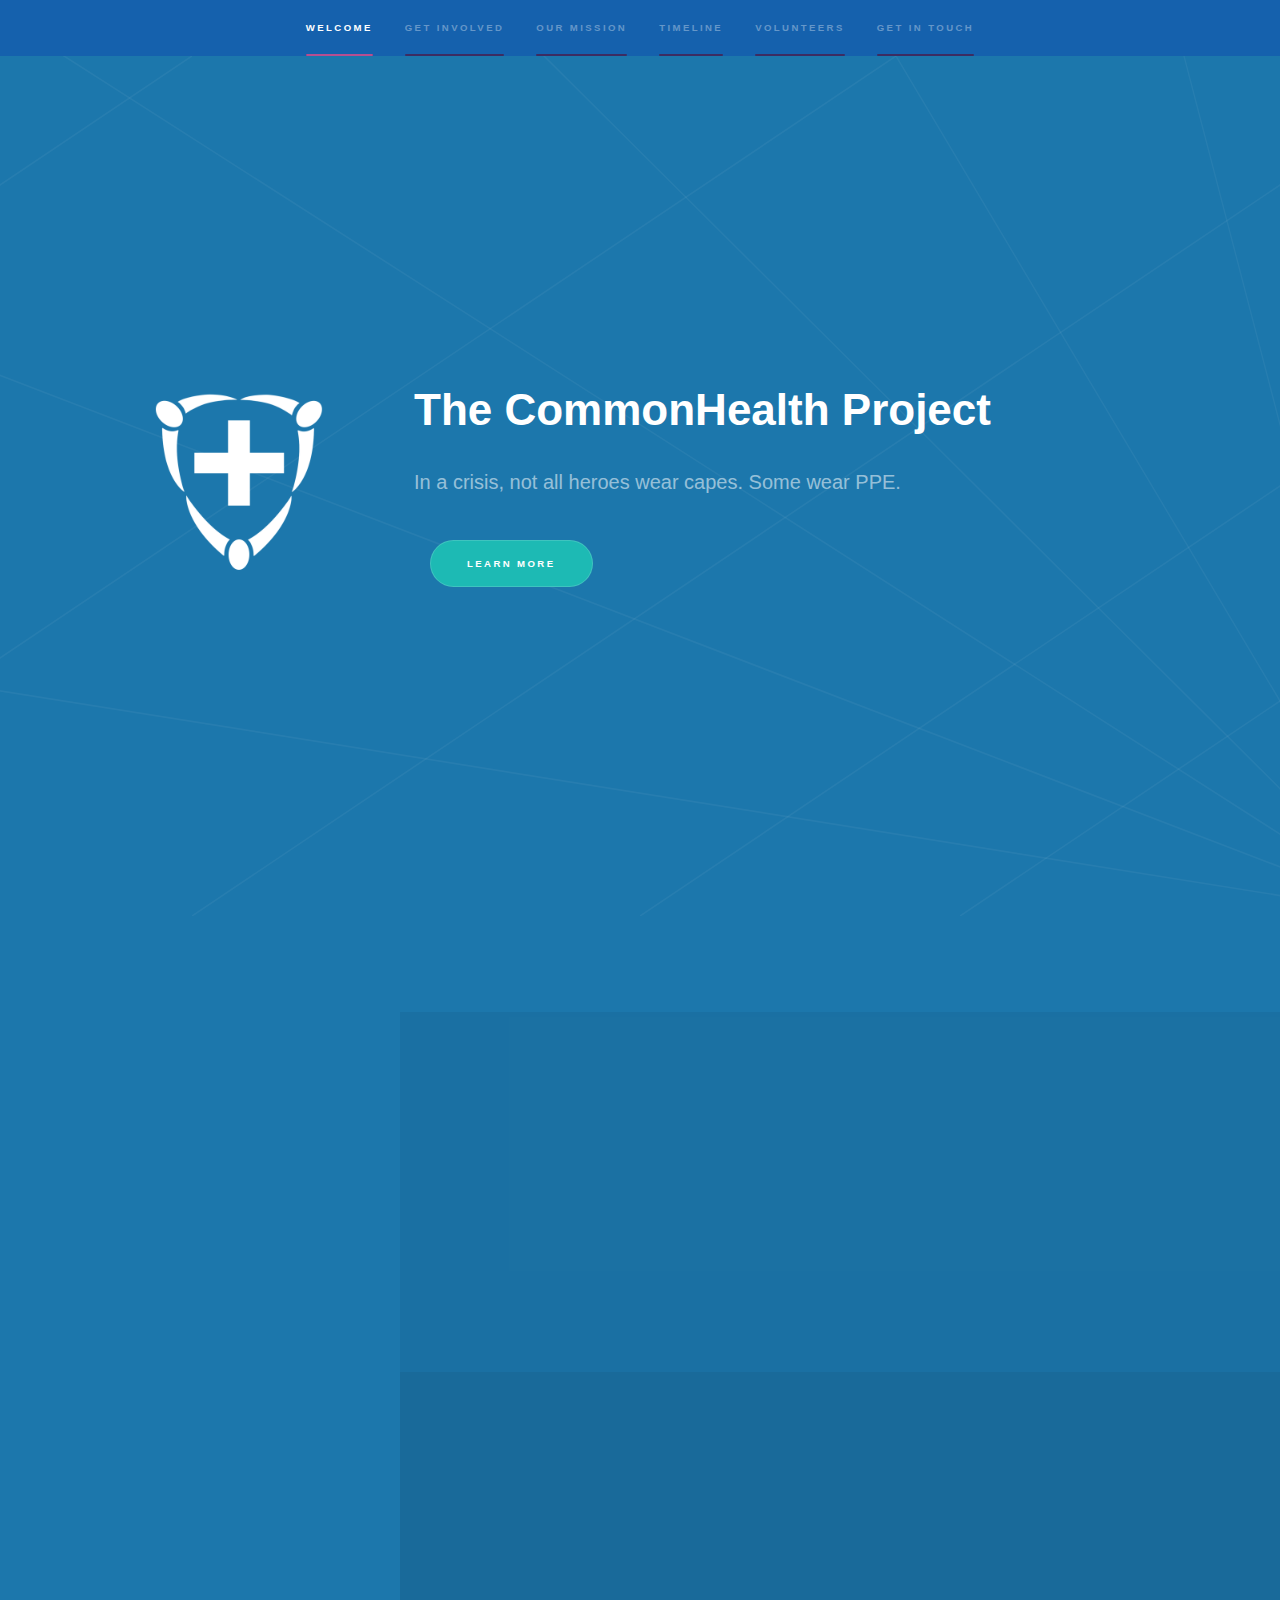
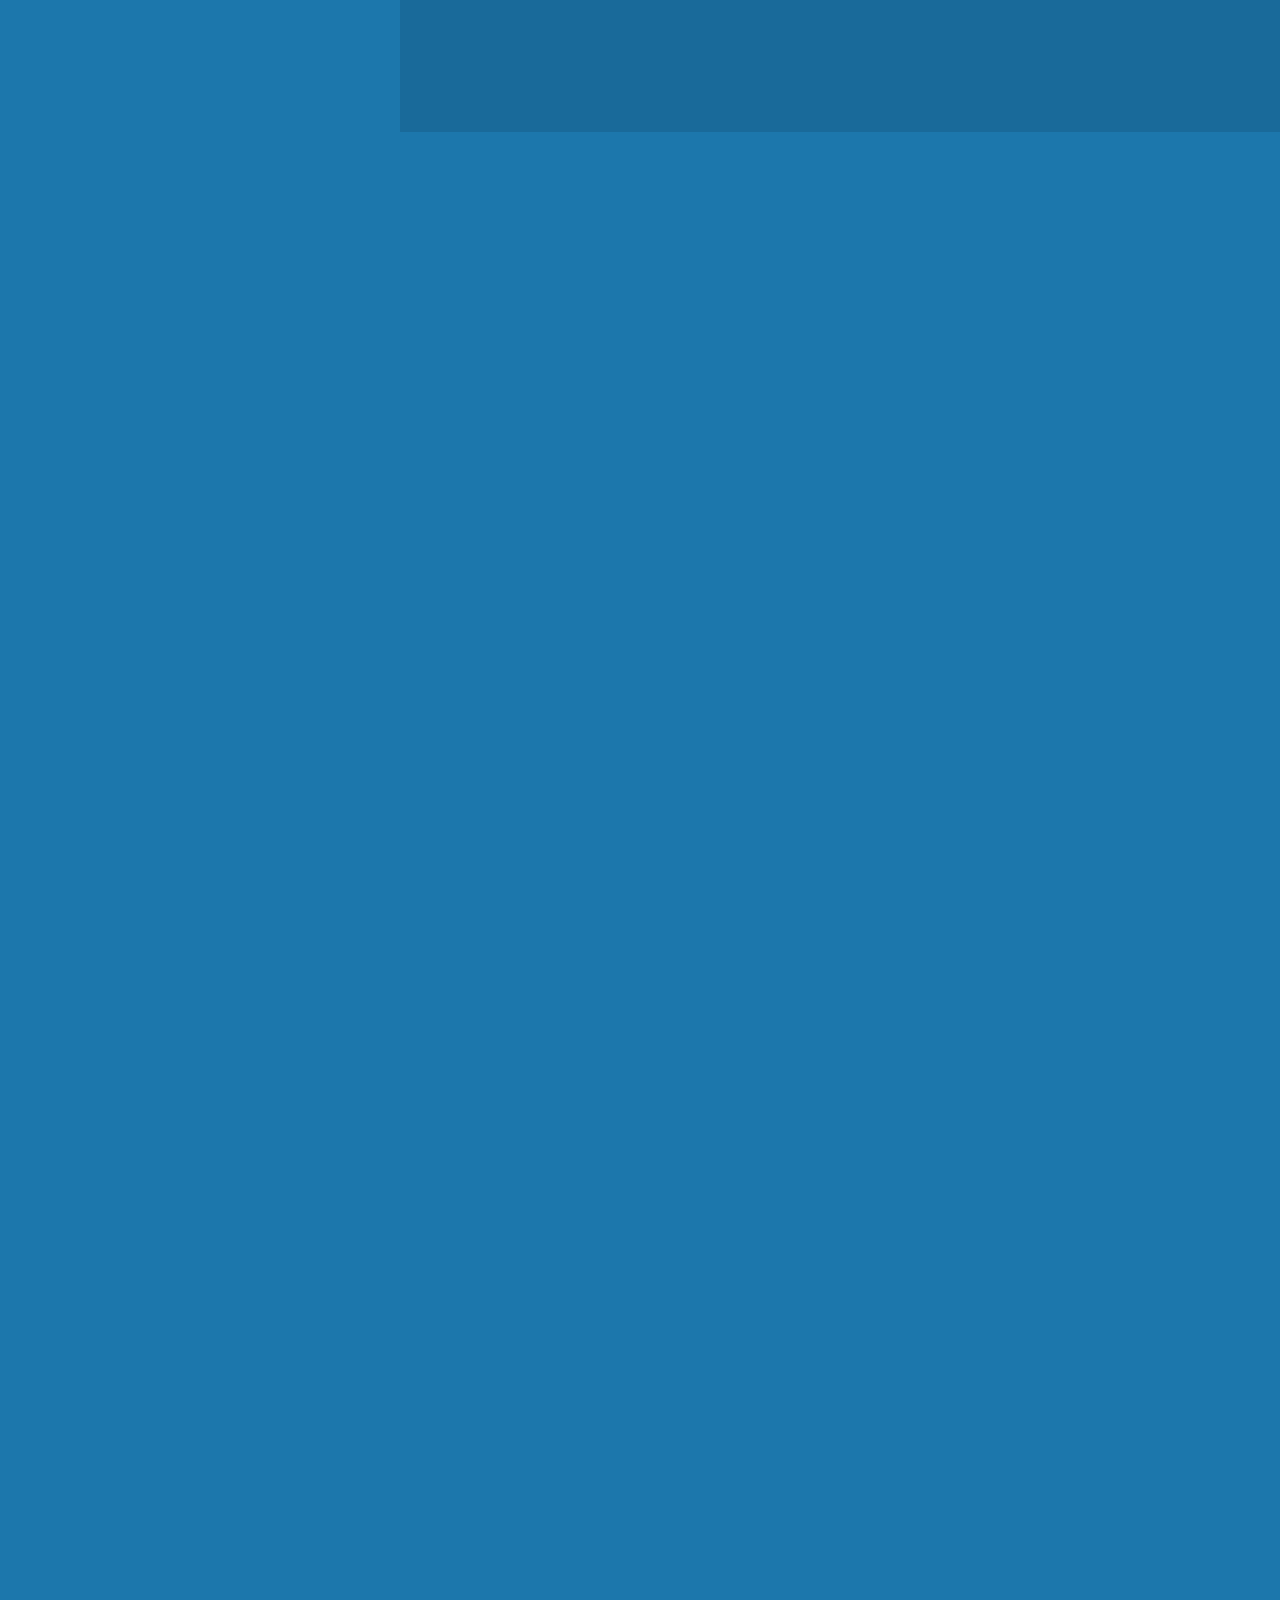
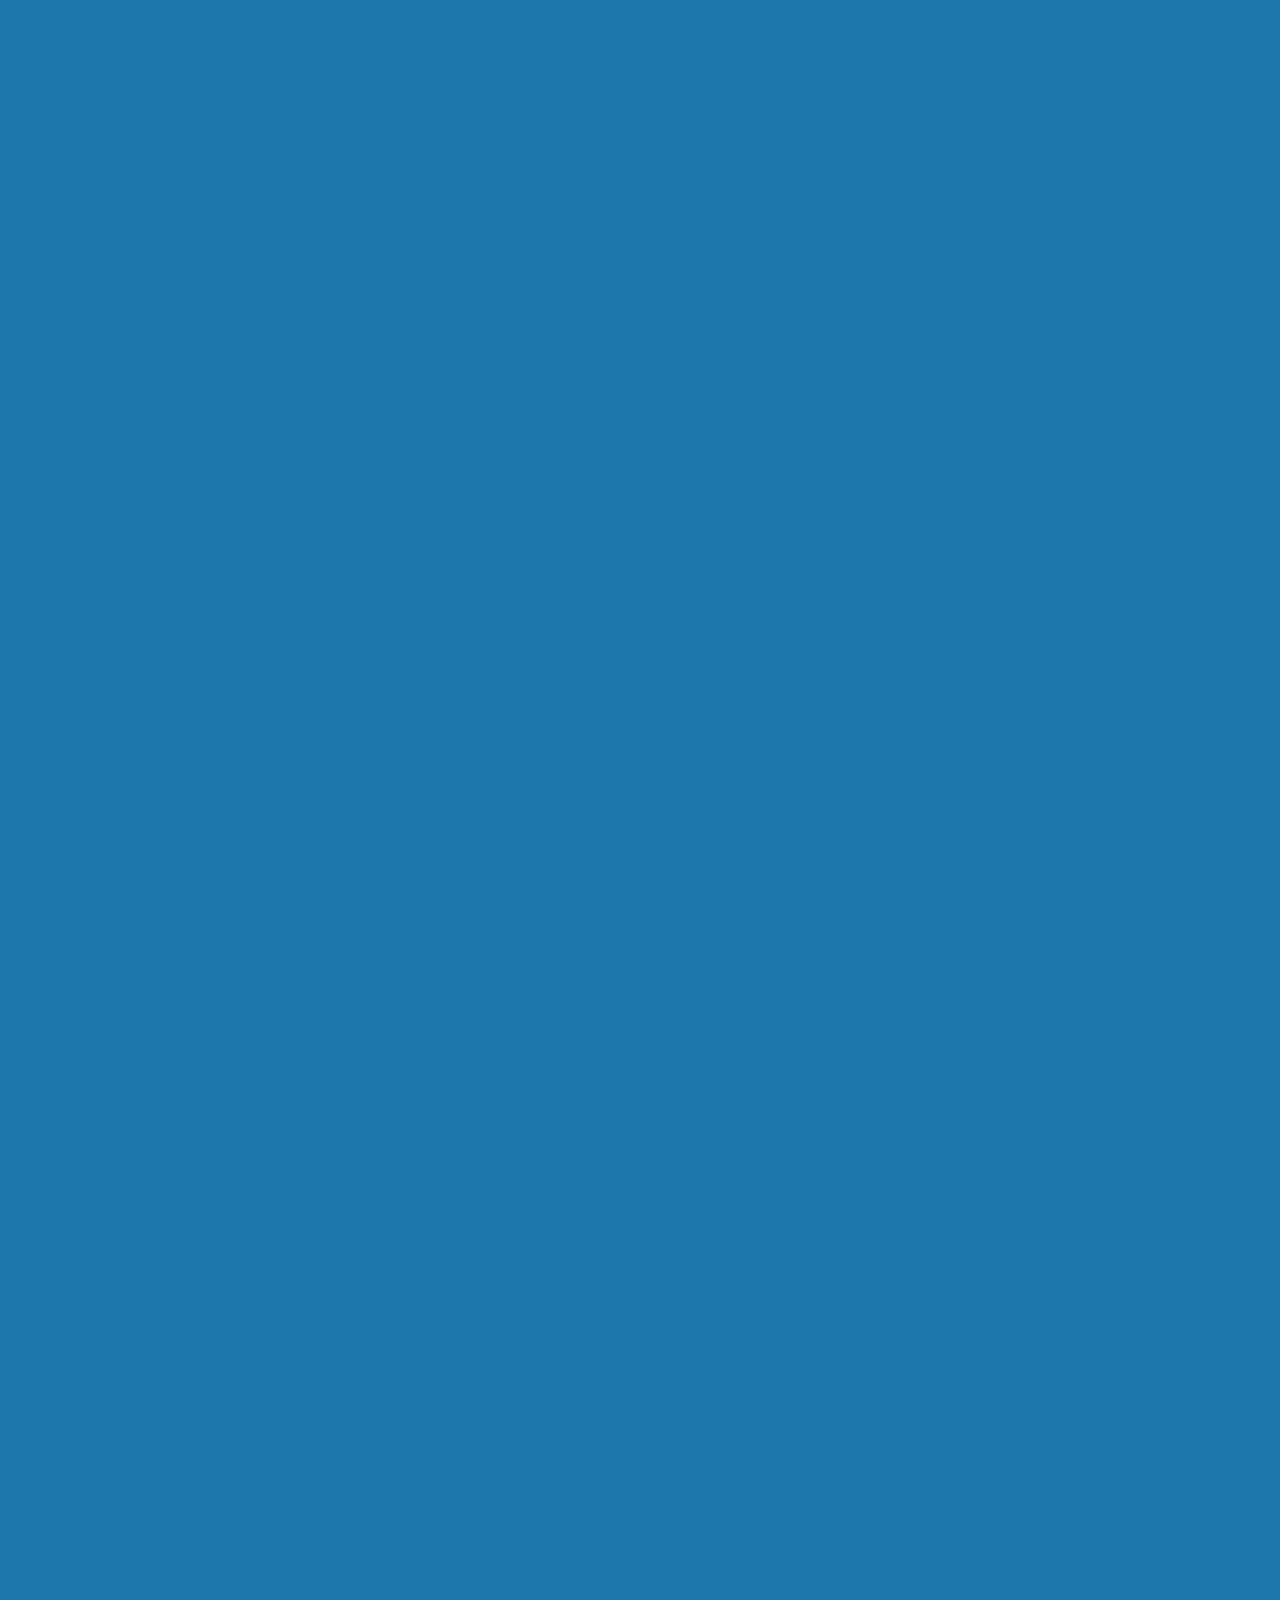
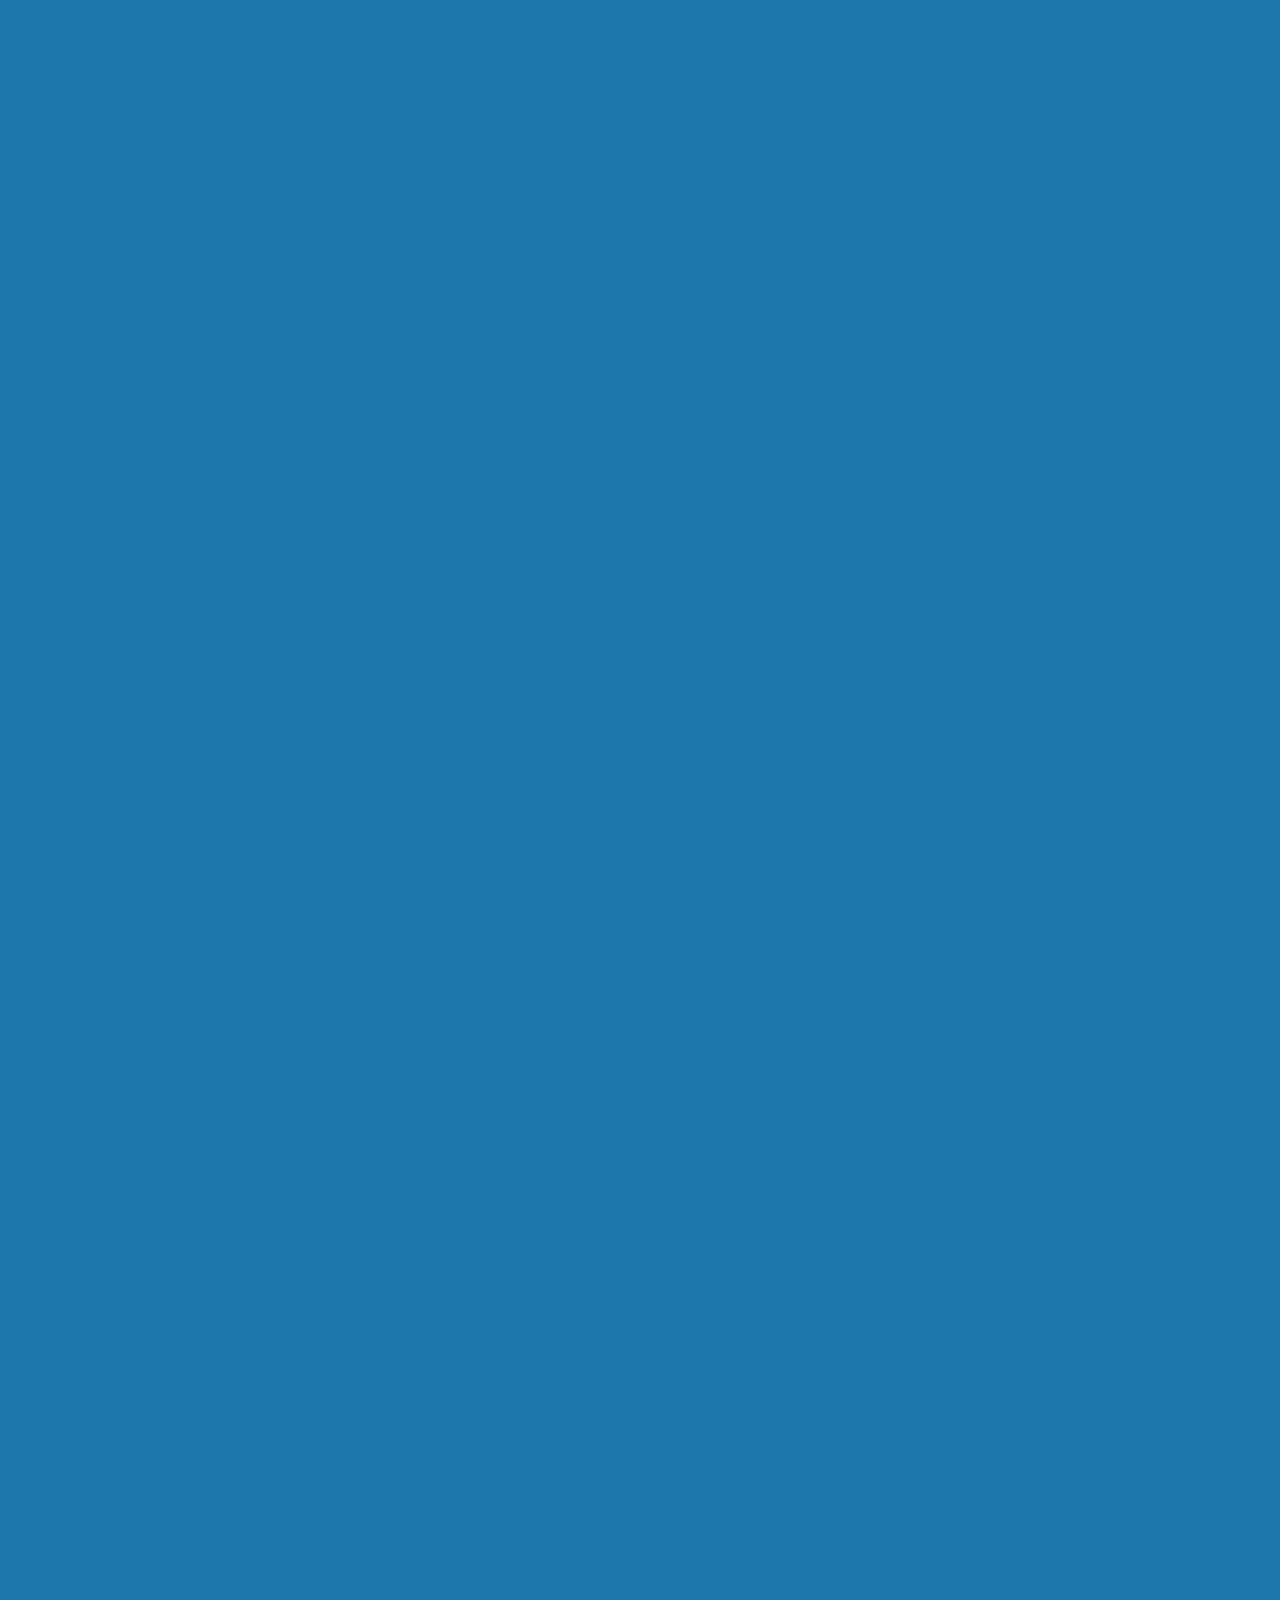
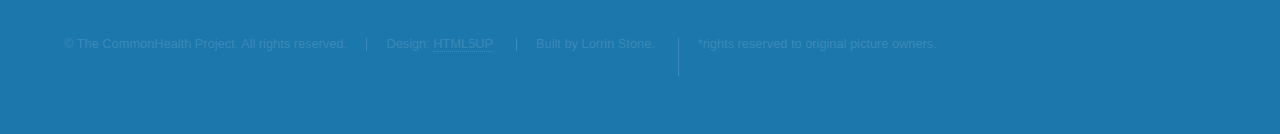
==== commit 89913ef5: "reformatted tips section and added new shield attachment video" ====
--- a/index.html
+++ b/index.html
@@ -183,10 +183,16 @@
 							
 							<li>After construction, all finished face shields should go back into the bags that they were delivered in. (10 Faceshields per bag) </li>
 							<li> After completing construction, the bag should be placed outside so that the delivery driver will be able to pick it up easily.  </li>
-						<h3>How to separate foam from tape</h3>
+						<h2>Construction tips!</h2>
+							<h3>How to separate foam from tape</h3>
 						<video width="320" height="240" controls>
 							<source src="videos/foamvideo.mov" type="video/mov">
 							<source src="videos/foamvideo.mp4" type="video/mp4">
+						  </video>
+						  <h3>Attaching the shield to the frame</h3>
+						  <video width="320" height="240" controls>
+							<source src="videos/attachment.mov" type="video/mov">
+							<source src="videos/attachment.mp4" type="video/mp4">
 						  </video>
 						</div>
 				</section>
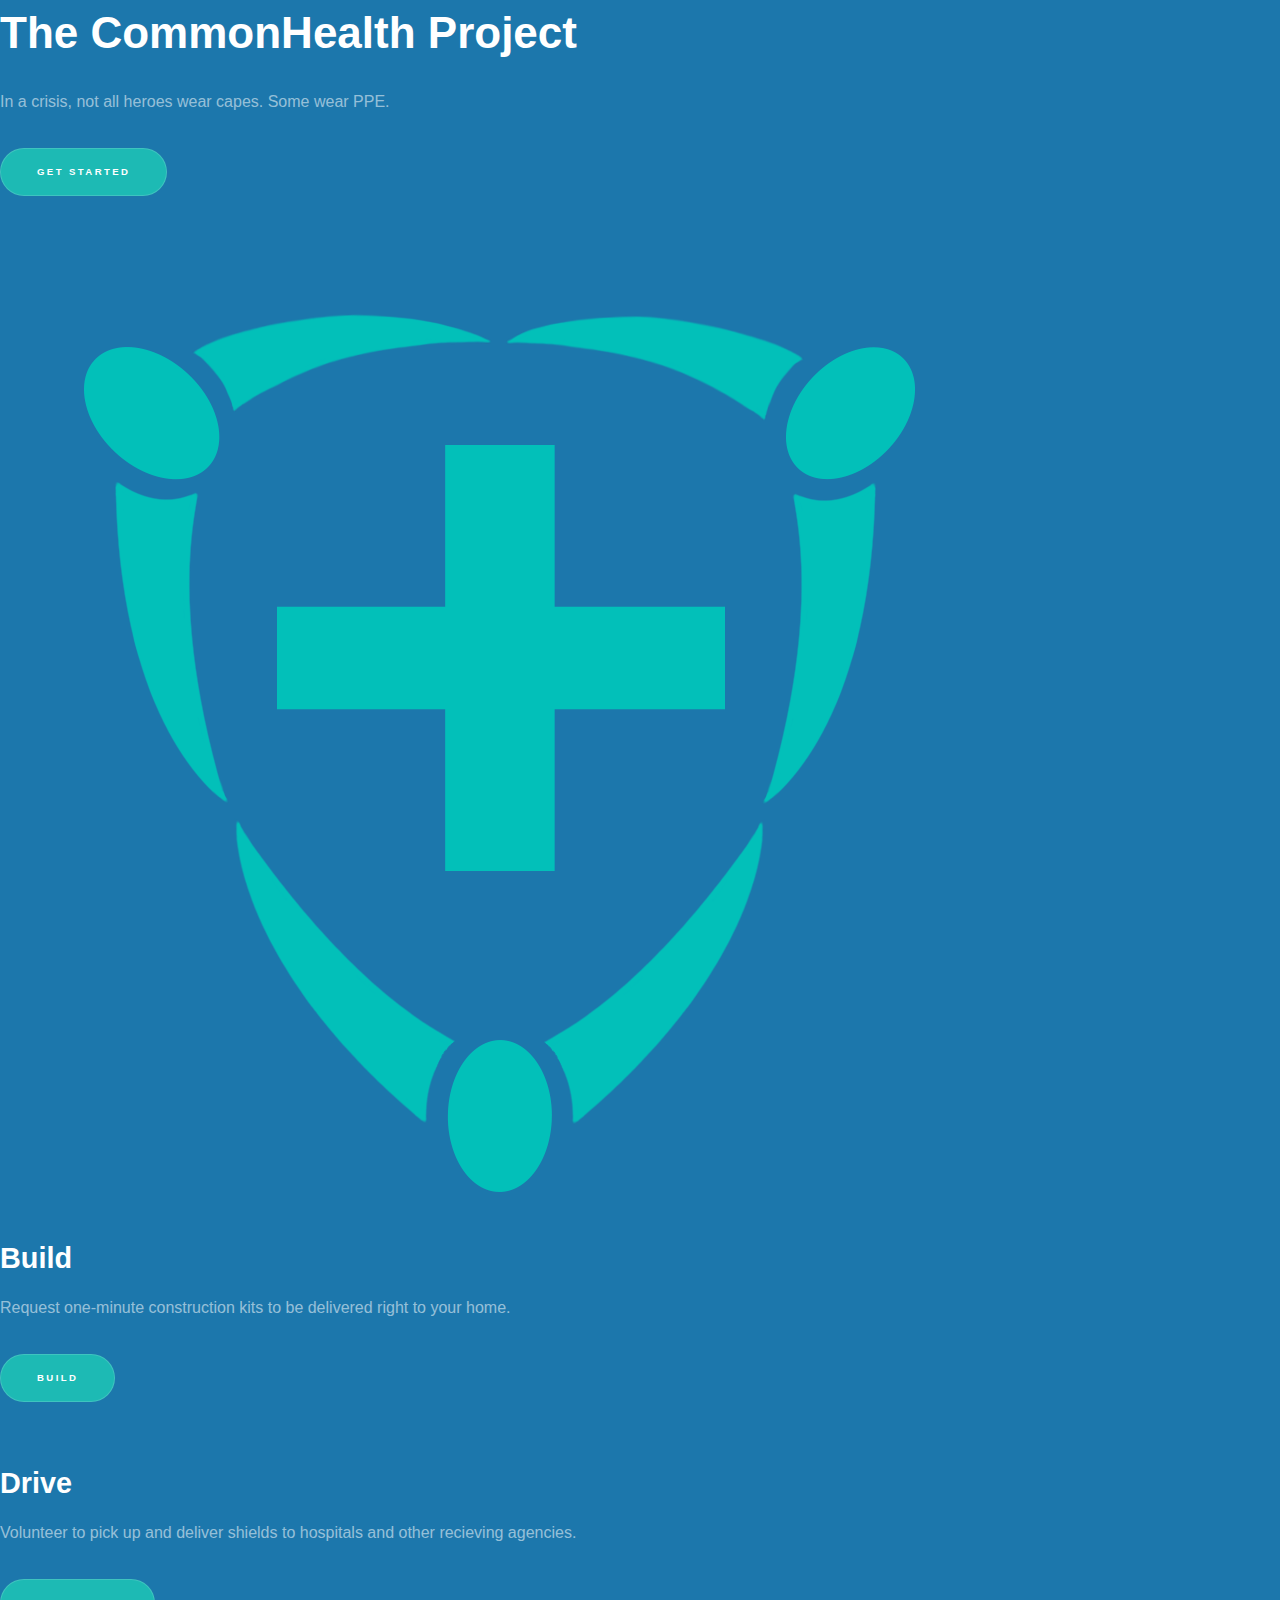
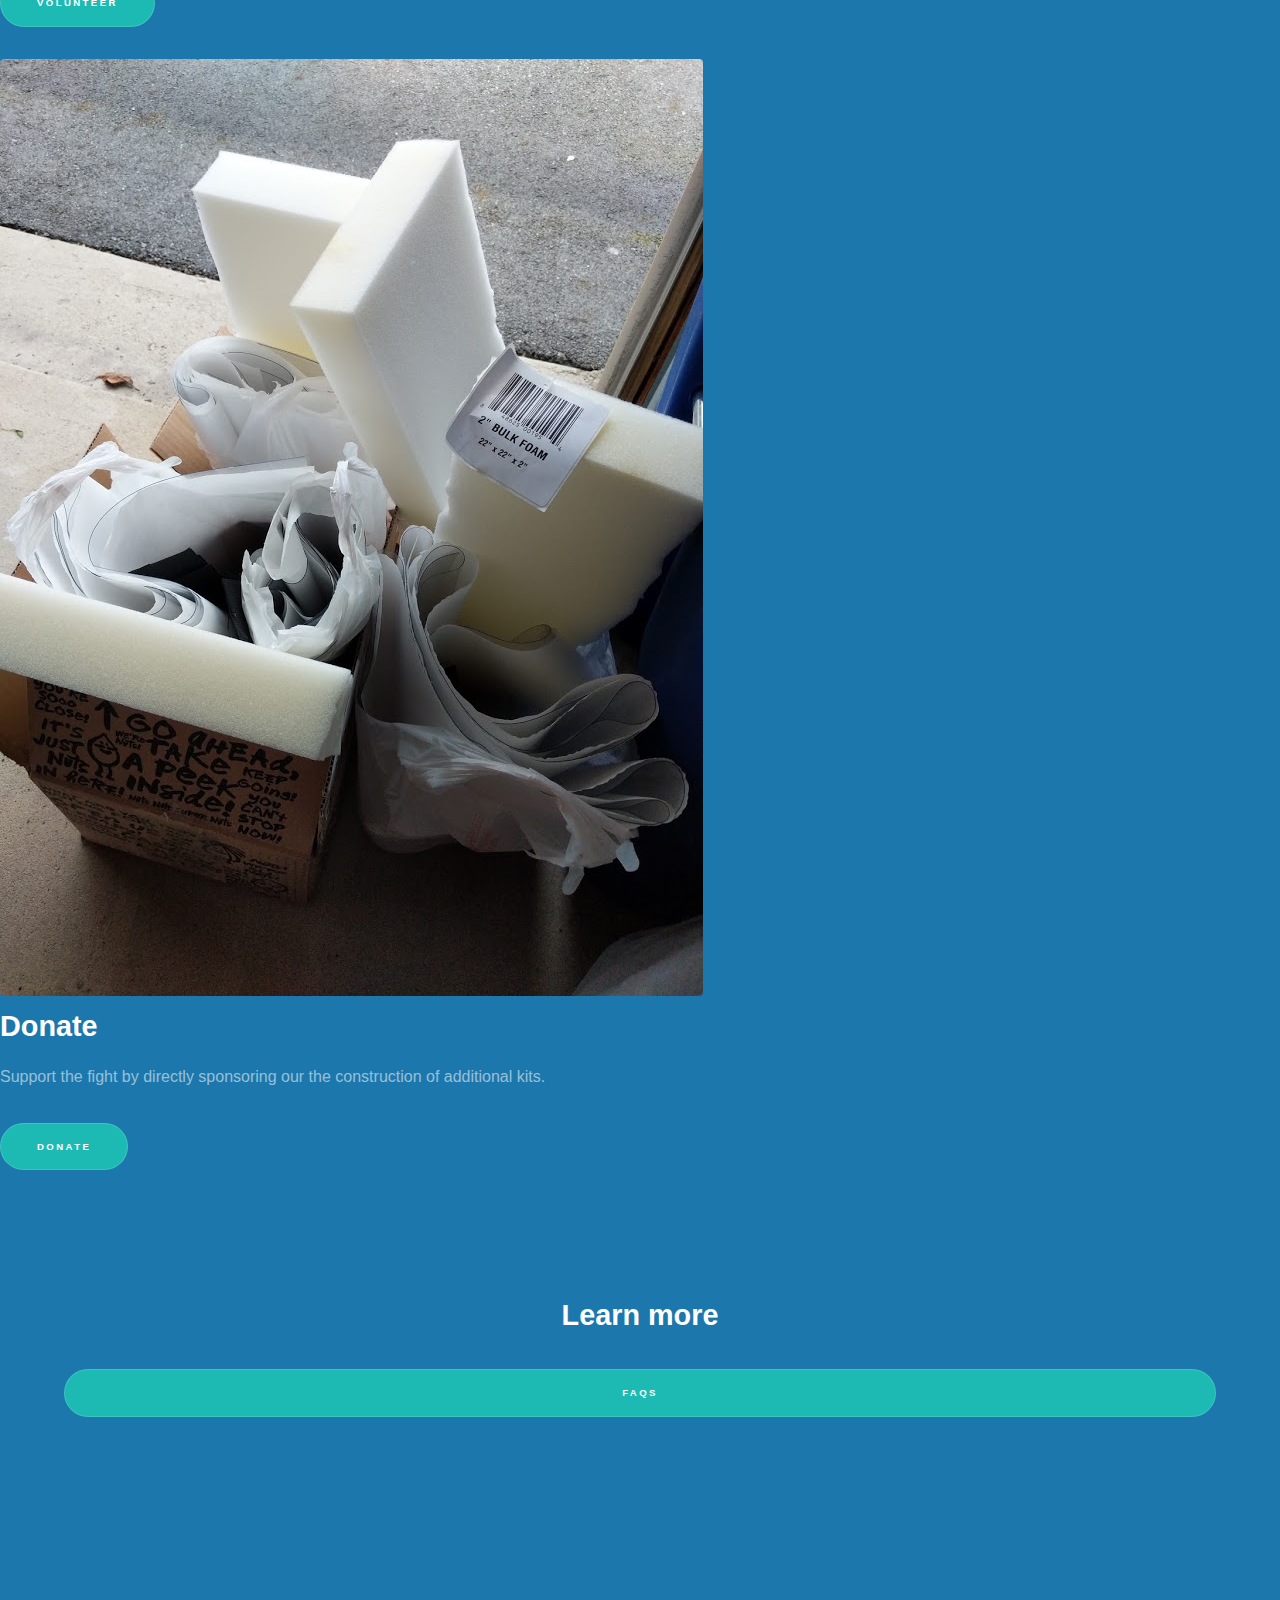
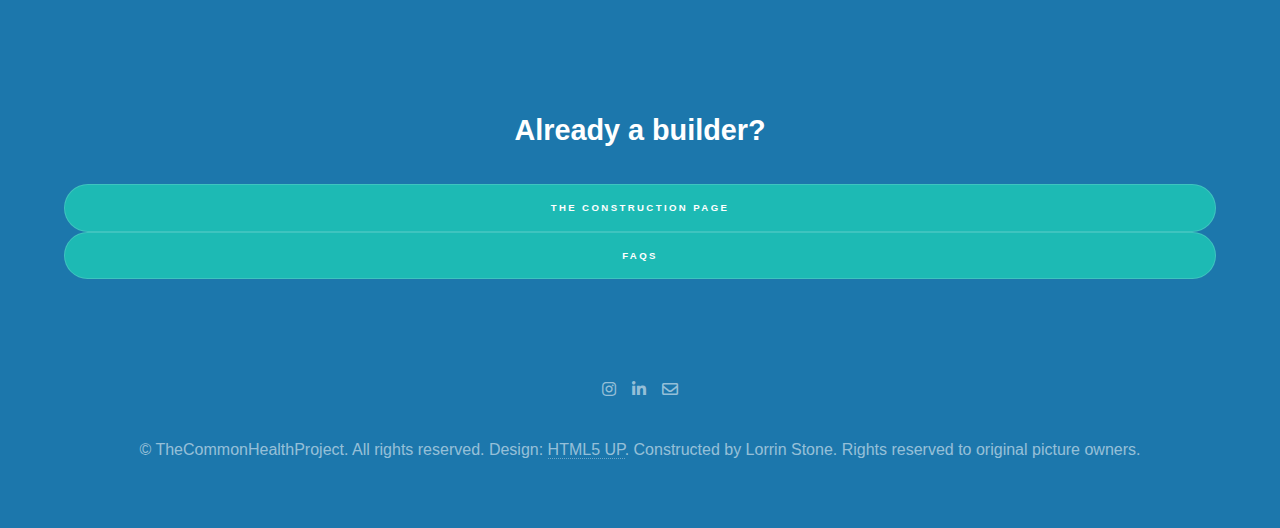
==== commit cfbf2b2e: "who we are buttons disabled" ====
--- a/index.html
+++ b/index.html
@@ -1,294 +1,170 @@
-<!DOCTYPE HTML>
-<!--
-	Hyperspace by HTML5 UP
-	html5up.net | @ajlkn
-	Free for personal and commercial use under the CCA 3.0 license (html5up.net/license)
--->
-<html>
-	<link rel="shortcut icon" href="images/logo-color.png" >
-	<head>
-		<title>The CommonHealth Project</title>
-		<meta charset="utf-8" />
-		<meta name="viewport" content="width=device-width, initial-scale=1, user-scalable=no" />
-		<link rel="stylesheet" href="assets/css/main.css" />
-		<noscript><link rel="stylesheet" href="assets/css/noscript.css" /></noscript>
-	</head>
-	<body class="is-preload">
-
-		<!-- Sidebar -->
-			<section id="sidebar">
-				<div class="inner">
-					<nav>
-						<ul>
-							<li><a href="#intro">Welcome</a></li>
-							<li><a href="#involved">Get involved</a></li>
-							<li><a href="#mission">Our mission</a></li>
-						<!--	<li><a href="#recievers">Who we are giving to</a></li> -->
-							<li><a href="#Timeline"> Timeline</a></li>
-							<li><a href="#Volunteers"> Volunteers</a></li>
-							<li><a href="#contact">Get in touch</a></li>
-						</ul>
-					</nav>
-				</div>
-			</section>
-
-		<!-- Wrapper -->
-			<div id="wrapper">
-
-				<!-- Intro -->
-					<section id="intro" class="wrapper style1 fullscreen fade-up">
-						<div class="inner">
-							<p style="float: left;margin-left: 75px;margin-right: 75px" ><img src="images/logo-white.png" height="200" width="200" border="1px"></p>
-
-							<h1>The CommonHealth Project</h1>
-							<p>In a crisis, not all heroes wear capes. Some wear PPE. </p>
-
-								<ul class="actions">
-								<li><a href="#mission" class="button scrolly">Learn more</a></li>
-							</ul>
-						</div>
-					</section>
-				<!-- Get involved-->
-					<section id="involved" class = "wrapper style2 spotlights">
-						<div class ="inner">
-
-						</div>
-							<section>
-								<a  class="image" href=https://docs.google.com/forms/d/1RwtePnjOgFvfuo138U9-PxDm3ntRcoTIqsIdfXD6tB4/viewform?edit_requested=true><img src="images/build-family.jpg" alt="" data-position="25% 25%" /></a>
-								<div class="content">
-									<div class="inner">
-										<h2>Build.</h2>
-										<p>Request one-minute construction kits to be delivered right to your home. </p>
-										<ul class="actions">
-										<li><a href="https://docs.google.com/forms/d/1RwtePnjOgFvfuo138U9-PxDm3ntRcoTIqsIdfXD6tB4/viewform?edit_requested=true" class="button" target="_blank" >Volunteer</a></li>
-										</ul>
-									</div>
-								</div>
-							</section>
-							<section>
-								<a  class="image" href=https://docs.google.com/forms/d/1RwtePnjOgFvfuo138U9-PxDm3ntRcoTIqsIdfXD6tB4/viewform?edit_requested=true><img src="images/drive.jpg" alt="" data-position="25% 25%" /></a>
-								<div class="content">
-									<div class="inner">
-										<h2>Drive.</h2>
-										<p> Volunteer to pick up and deliver shields to hospitals and other recieving agencies.</p>
-										<ul class="actions">
-											<li><a href="https://docs.google.com/forms/d/1RwtePnjOgFvfuo138U9-PxDm3ntRcoTIqsIdfXD6tB4/viewform?edit_requested=true" class="button" target="_blank" >Volunteer</a></li>
-										</ul>
-									</div>
-								</div>
-							</section>
-							<section>
-								<a class="image" href="https://givebutter.com/pge1ay"><img src="images/NursingHomeNJ.jpg" alt="" data-position="top center" /></a>
-								<div class="content">
-									<div class="inner">
-										<h2>Donate.</h2>
-										<p>Support the fight by directly sponsoring our the construction of additional kits. </p>
-										<ul class="actions">
-											<li><a  href="https://givebutter.com/pge1ay" class="button" target="_blank">Donate</a></li>
-										</ul>
-									</div>
-								</div>
-							</section>
-						</section>
-
-
-<!-- Mission statement -->
-				<section id="mission" class="wrapper style3 fade-up">
-					<div class="inner">
-						<h2>Our mission</h2>
-						<p></p>
-<div>
-	<h3 style="text-align:center"><b><i>"With a united effort by our team, we hope to tap into the spirit of volunteerism and goodwill - the greatest resource our community offers - to answer the call and help our frontline fighters in the battle for life."</i></b></h3>
-</div>
-<p></p>
-		<section>
-				<div class="features">
-					<section>
-						<span class="icon solid major fa-cog"></span>
-						<h3>Who we are</h3>
-						<h4>We are a collaborative, community-based team protecting frontline healthcare workers by solving the PPE shortage.</h4>
-						<p> Our project began as a response to a design challenge proposed by the NJIT Albert Dorman Honors College for a medically sound, marketable face shield.
-								Seeing our friends and family risking their lives and continuing work without equipment, we knew we needed to help. </p>
-					</section>
-					<section>
-						<span class="icon solid major fa-cog"></span>
-						<h3>What we are doing</h3>
-							<h4>We have a design to build a face shield with just a few components. Now we need help assembling it.</h4>
-							<p>We developed a federated, crowdsourced assembly model where drivers deliver materials directly to volunteers - allowing us to produce hundreds of shields and protect hundreds of workers each day. </p>
-					</section>
-						</div>
-						<ul class="actions">
-							<a href="FAQ.html" class="button"  target="_blank">FAQs</a>
-						</ul>
-
-				</div>
-			</section>
-			</section>
-<p></p>
-
-<!--Timeline-->
-				<section id="Timeline" class = "wrapper style2 fade-up">
-					<div class= "inner">
-					<h2>General Schedule</h2>
-						<li> On Wednesdays, our drivers will deliver the kits to Morris County. </li>
-						<li> On Thursdays, our drivers will deliver the kits to Bergen County. </li>
-						<li> On Mondays, the created shields will be picked up and delivered to the hospitals. </li>
-					<br></br>
-					<h3>Round 5 Timeline</h3>
-					<main>
-						<p>Both Morris County and Bergen County have the same schedule this round. </p>
-						<p>Thursday, May 21st, kits will be delivered to volunteers for construction to begin.</p>
-						<p>Tuesday, May 26th, kits will be picked up from volunteers to be taken to their final destinations.</p>
-					  </main>
-				</div>
-				</section>
-
-<!-- Volunteers and responsibilities-->
-				<section id="Volunteers" class = "wrapper style2 fade-up">
-				<div class = "inner">
-					<h2>Volunteers</h2>
-						<h3>Delivery Drivers</h3>
-						<h4>Responsibilities</h4>
-							<li>Delivery drivers will receive the kits at a specified pickup point (i.e., the distribution manager’s house).</li>
-							<li>Delivery drivers will then deliver the kits to the constructors based on the Google Maps route provided.</li>
-							<li>Delivery drivers will then pick up kits from the constructors at a designated time.</li>
-							<li>Delivery drivers will review and follow the provided safety guidelines.</li>
-							<br>
-							<h4>Safety Guidelines</h4>
-							<li>Delivery drivers will abide by a strict no-contact policy, i.e., delivery drivers shall make no contact with the constructors and leave the kits at the front door or in the driveway. This no-contact policy applies when they return to pick up the fully-constructed masks.</li>
-							<li>Delivery drivers will wear a mask that can be made from cloth <a href="https://www.youtube.com/watch?v=tPx1yqvJgf4" target"_blank">(instructions)</a>, and gloves to mitigate any potential contamination of the kits being distributed to constructors.</li>
-							<br>
-							<br>
-						<h3>Constructors</h3>
-						<h4>Responsibilities</h4>
-							<li>Constructors will receive kits from drivers on their driveway at a specified time. </li>
-							<li>After you finish constructing the face shields, please place them back into the plastic bag and place them by your front door to be picked up by the delivery driver.</li>
-							<br>
-							<h4>Safety Guidelines</h4>
-							<li>Constructors are recommended to leave the kits outside for at least 2 hours to reduce the probability of transmission of viral particles.</li>
-							<li>It is highly recommended that constructors wear masks that can be made from cloth <a href="https://www.youtube.com/watch?v=tPx1yqvJgf4" target"_blank">(instructions)</a> and gloves prior to handling the materials.</li>
-							<li>Follow <a href="https://www.cdc.gov/handwashing/when-how-handwashing.html" target"_blank">CDC guidelines</a> on handwashing.</li>
-							<li>Clean any surfaces where construction will occur.</li>
-							<li>Avoid touching your face, eyes, nose, and mouth while handling all supplies. </li>
-							<br>
-						<h2>Instructions for Face Shield Construction</h2>
-						<!----	<p>In addition to the following written guidelines, please view this video tutorial.</p> -->
-							<p><ul class="actions">
-							<!--Video updated 5/24-->
-								<iframe width="560" height="315" src="https://www.youtube.com/embed/Pyt_wHThplo" frameborder="0" allow="accelerometer; autoplay; encrypted-media; gyroscope; picture-in-picture" allowfullscreen></iframe>
-							</ul>
-							<!--button for link to instructions-->
-							<a  href="https://drive.google.com/file/d/19-9RsTWUFxtq_qHhpRXyoHe_HXboTLc_/view?usp=sharing" class="button" target="_blank">View full assembly instructions here</a>
-							<br> </br>
-							
-							<li>After construction, all finished face shields should go back into the bags that they were delivered in. (10 Faceshields per bag) </li>
-							<li> After completing construction, the bag should be placed outside so that the delivery driver will be able to pick it up easily.  </li>
-						<h2>Construction tips!</h2>
-							<h3>How to separate foam from tape</h3>
-						<video width="320" height="240" controls>
-							<source src="videos/foamvideo.mov" type="video/mov">
-							<source src="videos/foamvideo.mp4" type="video/mp4">
-						  </video>
-						  <h3>Attaching the shield to the frame</h3>
-						  <video width="320" height="240" controls>
-							<source src="videos/attachment.mov" type="video/mov">
-							<source src="videos/attachment.mp4" type="video/mp4">
-						  </video>
-						</div>
-				</section>
-
-				<!-- Contact Form -->
-					<section id="contact" class="wrapper style1 fade-up">
-						<div class="inner">
-							<h2>Get in touch</h2>
-							<p>Suggestions, questions, or any possible opportunities? Let us know.</p>
-							<div class="split style1">
-								<section>
-									<iframe src="https://docs.google.com/forms/d/e/1FAIpQLScL9aBPbM0XiFGu1XTeS-ia6ww7m2ZEeTuQKjAFvnlLeRCAsw/viewform?embedded=true" width="640" height="645" frameborder="0" marginheight="0" marginwidth="0">Loading…</iframe>
-								<!----	<form method="post" action="#">
-										<div class="fields">
-											<div class="field half">
-												<label for="name">Name</label>
-												<input type="text" name="name" id="name" />
-											</div>
-											<div class="field half">
-												<label for="email">Email</label>
-												<input type="text" name="email" id="email" />
-											</div>
-											<div class="field">
-												<label for="message">Message</label>
-												<textarea name="message" id="message" rows="5"></textarea>
-											</div>
-										</div>
-										<ul class="actions">
-											<li><a href="" class="button submit">Send Message</a></li>
-										</ul>
-									</form> -->
-								</section>
-								<section>
-									<ul class="contact">
-										<li>
-											<h3>Management</h3>
-												<h4>Parth Agrawal, Project Coordinator: 973-832-8684 </h4>
-												<h4>Mark Pothen, Supply Chain Manager & Logistics: 201-580-7195 </h4>
-												<h4>Daniel Lee, Promotion Manager: 916-676-1504</h4>
-												<h4>Ruth Fiore, Logistics Manager: 848-525-6352 </h4>
-												<h4>Juliana Yang, Design and Outreach Manager: 908-967-8786</h4>
-												<h4>Owais Aftab, Finance Manager: 732-809-8093</h4>
-												<h4>John Adé Kolade, Design and Innovation Manager: 607-444-2635</h4>
-										</li>
-									<!--	<li>
-											<h3>Address</h3>
-											<span>12345 Somewhere Road #654<br />
-											Nashville, TN 00000-0000<br />
-											USA</span>
-										</li>
-
-										<li>
-											<h3>Email</h3>
-											<a href="#">user@untitled.tld</a>
-										</li>
-										<li>
-											<h3>Phone</h3>
-											<span>(000) 000-0000</span>
-										</li> -->
-										<li>
-											<h3>Social</h3>
-											<ul class="icons">
-											<!--	<li><a href="#" class="icon brands fa-twitter"><span class="label">Twitter</span></a></li>
-												<li><a href="#" class="icon brands fa-facebook-f"><span class="label">Facebook</span></a></li>
-												<li><a href="#" class="icon brands fa-github"><span class="label">GitHub</span></a></li> -->
-												<li><a href="https://www.instagram.com/thecommonhealthproject/" class="icon brands fa-instagram"><span class="label">Instagram</span></a></li>
-												<li><a href="https://www.linkedin.com/company/commonhealthproject/" class="icon brands fa-linkedin-in"><span class="label">LinkedIn</span></a></li>
-											</ul>
-										</li>
-									</ul>
-								</section>
-							</div>
-						</div>
-					</section>
-
-			</div>
-
-		<!-- Footer -->
-			<footer id="footer" class="wrapper style1-alt">
-				<div class="inner">
-					<ul class="menu">
-						<li>&copy; The CommonHealth Project. All rights reserved.</li><li>Design: <a href="http://html5up.net">HTML5UP</a></li> <li>Built by Lorrin Stone.</li>
-						<li><p>*rights reserved to original picture owners.</p></li>
-
-					</ul>
-				</div>
-			</footer>
-
-		<!-- Scripts -->
-			<script src="assets/js/jquery.min.js"></script>
-			<script src="assets/js/jquery.scrollex.min.js"></script>
-			<script src="assets/js/jquery.scrolly.min.js"></script>
-			<script src="assets/js/browser.min.js"></script>
-			<script src="assets/js/breakpoints.min.js"></script>
-			<script src="assets/js/util.js"></script>
-			<script src="assets/js/main.js"></script>
-
-	</body>
-</html>
+<!DOCTYPE HTML>
+<!--
+	Story by HTML5 UP
+	html5up.net | @ajlkn
+	Free for personal and commercial use under the CCA 3.0 license (html5up.net/license)
+-->
+<html>
+	<link rel="shortcut icon" href="images/logo-color.png" >
+	<head>
+		<title>The CommonHealth Project</title>
+		<meta charset="utf-8" />
+		<meta name="viewport" content="width=device-width, initial-scale=1, user-scalable=no" />
+		<link rel="stylesheet" href="assets/css/main.css" />
+		<noscript><link rel="stylesheet" href="assets/css/noscript.css" /></noscript>
+	</head>
+	<body class="is-preload">
+
+		<!-- Wrapper -->
+			<div id="wrapper" class="divided">
+
+				<!-- One -->
+					<section class="banner style1 orient-left content-align-left image-position-right fullscreen onload-image-fade-in onload-content-fade-right">
+						<div class="content">
+							<h1>The CommonHealth Project</h1>
+							<p class="major">In a crisis, not all heroes wear capes. Some wear PPE.</p>
+							<ul class="actions stacked">
+								<li><a href="#first" class="button big wide smooth-scroll-middle">Get Started</a></li>
+							</ul>
+						</div>
+						<div class="image">
+							<img src="images/logo-color.png" alt="" />
+						</div>
+					</section>
+
+				<!-- Build -->
+					<section class="spotlight style1 orient-right content-align-left image-position-center onscroll-image-fade-in" id="first">
+						<div class="content">
+							<h2>Build</h2>
+							<p>Request one-minute construction kits to be delivered right to your home.</p>
+							<ul class="actions stacked">
+								<li><a href="https://docs.google.com/forms/d/1RwtePnjOgFvfuo138U9-PxDm3ntRcoTIqsIdfXD6tB4/viewform?edit_requested=true" class="button">Build</a></li>
+							</ul>
+						</div>
+						<div class="image">
+							<img src="images/build.jpg" alt="" />
+						</div>
+					</section>
+
+				<!-- Drive -->
+					<section class="spotlight style1 orient-left content-align-left image-position-center onscroll-image-fade-in">
+						<div class="content">
+							<h2>Drive</h2>
+							<p>Volunteer to pick up and deliver shields to hospitals and other recieving agencies.</p>
+							<ul class="actions stacked">
+								<li><a href="https://docs.google.com/forms/d/1RwtePnjOgFvfuo138U9-PxDm3ntRcoTIqsIdfXD6tB4/viewform?edit_requested=true" class="button">Volunteer</a></li>
+							</ul>
+						</div>
+						<div class="image">
+							<img src="images/drive.jpg" alt="" />
+						</div>
+					</section>
+
+				<!-- Donate -->
+					<section class="spotlight style1 orient-right content-align-left image-position-center onscroll-image-fade-in">
+						<div class="content">
+							<h2>Donate</h2>
+							<p>Support the fight by directly sponsoring our the construction of additional kits.</p>
+							<ul class="actions stacked">
+								<li><a href="https://givebutter.com/pge1ay" class="button">Donate</a></li>
+							</ul>
+						</div>
+						<div class="image">
+							<img src="images/donate.jpg" alt="" />
+						</div>
+					</section>
+
+				<!-- Get Involved -->
+					<section class="wrapper style1 align-center">
+						<div class="inner">
+							<h2>Learn more</h2>
+							<p></p>
+						<!---	<a href="#" class="button fit">Who we are</a> -->
+							<a href="OLD VERSION/FAQ.html" class="button fit">FAQS</a>
+						</div>
+
+						<!-- Gallery -->
+							<div class="gallery style2 medium lightbox onscroll-fade-in">
+								<article>
+									<a class="image">
+										<img src="images/gallery/1.jpeg" alt="" />
+									</a>
+								</article>
+								<article>
+									<a class="image">
+										<img src="images/gallery/2.jpeg" alt="" />
+									</a>
+								</article>
+								<article>
+									<a  class="image">
+										<img src="images/gallery/3.jpeg" alt="" />
+									</a>
+								</article>
+								<article>
+									<a class="image">
+										<img src="images/gallery/4.jpeg" alt="" />
+									</a>
+								</article>
+								<article>
+									<a class="image">
+										<img src="images/gallery/5.jpg" alt="" />
+									</a>
+								</article>
+							<!--This picture has a weird aspect ratio--	
+								<article>
+									<a class="image">
+										<img src="images/gallery/6.jpg" alt="" />
+									</a>
+								</article> -->
+								<article>
+									<a class="image">
+										<img src="images/gallery/7.jpg" alt="" />
+									</a>
+								</article>
+								<article>
+									<a class="image">
+										<img src="images/gallery/8.JPG" alt="" />
+									</a>
+								</article>
+							</div>
+
+					</section>
+
+<!-- Get Involved -->
+				<section class="wrapper style1 align-center">
+							<div class="inner">
+									<h2>Already a builder?</h2>
+										<p></p>
+										<a href="Construction.html" class="button fit">The Construction Page</a>
+										<a href="OLD VERSION/FAQ.html" class="button fit">FAQS</a>
+								</div>
+
+
+				<!-- Footer -->
+					<footer class="wrapper style1 align-center">
+						<div class="inner">
+							<ul class="icons">
+								<!--<li><a href="#" class="icon brands style2 fa-twitter"><span class="label">Twitter</span></a></li>
+								<li><a href="#" class="icon brands style2 fa-facebook-f"><span class="label">Facebook</span></a></li> -->
+								<li><a href="https://www.instagram.com/thecommonhealthproject/" class="icon brands style2 fa-instagram"><span class="label">Instagram</span></a></li>
+								<li><a href="https://www.linkedin.com/company/commonhealthproject/" class="icon brands style2 fa-linkedin-in"><span class="label">LinkedIn</span></a></li>
+								<li><a href="mailto:contact@commonhealthproject.com" class="icon style2 fa-envelope"><span class="label">Email</span></a></li>
+							</ul>
+							<p>&copy; TheCommonHealthProject. All rights reserved. Design: <a href="https://html5up.net">HTML5 UP</a>. Constructed by Lorrin Stone. 
+								Rights reserved to original picture owners. </p>
+						</div>
+					</footer>
+
+			</div>
+
+		<!-- Scripts -->
+			<script src="assets/js/jquery.min.js"></script>
+			<script src="assets/js/jquery.scrollex.min.js"></script>
+			<script src="assets/js/jquery.scrolly.min.js"></script>
+			<script src="assets/js/browser.min.js"></script>
+			<script src="assets/js/breakpoints.min.js"></script>
+			<script src="assets/js/util.js"></script>
+			<script src="assets/js/main.js"></script>
+
+	</body>
+</html>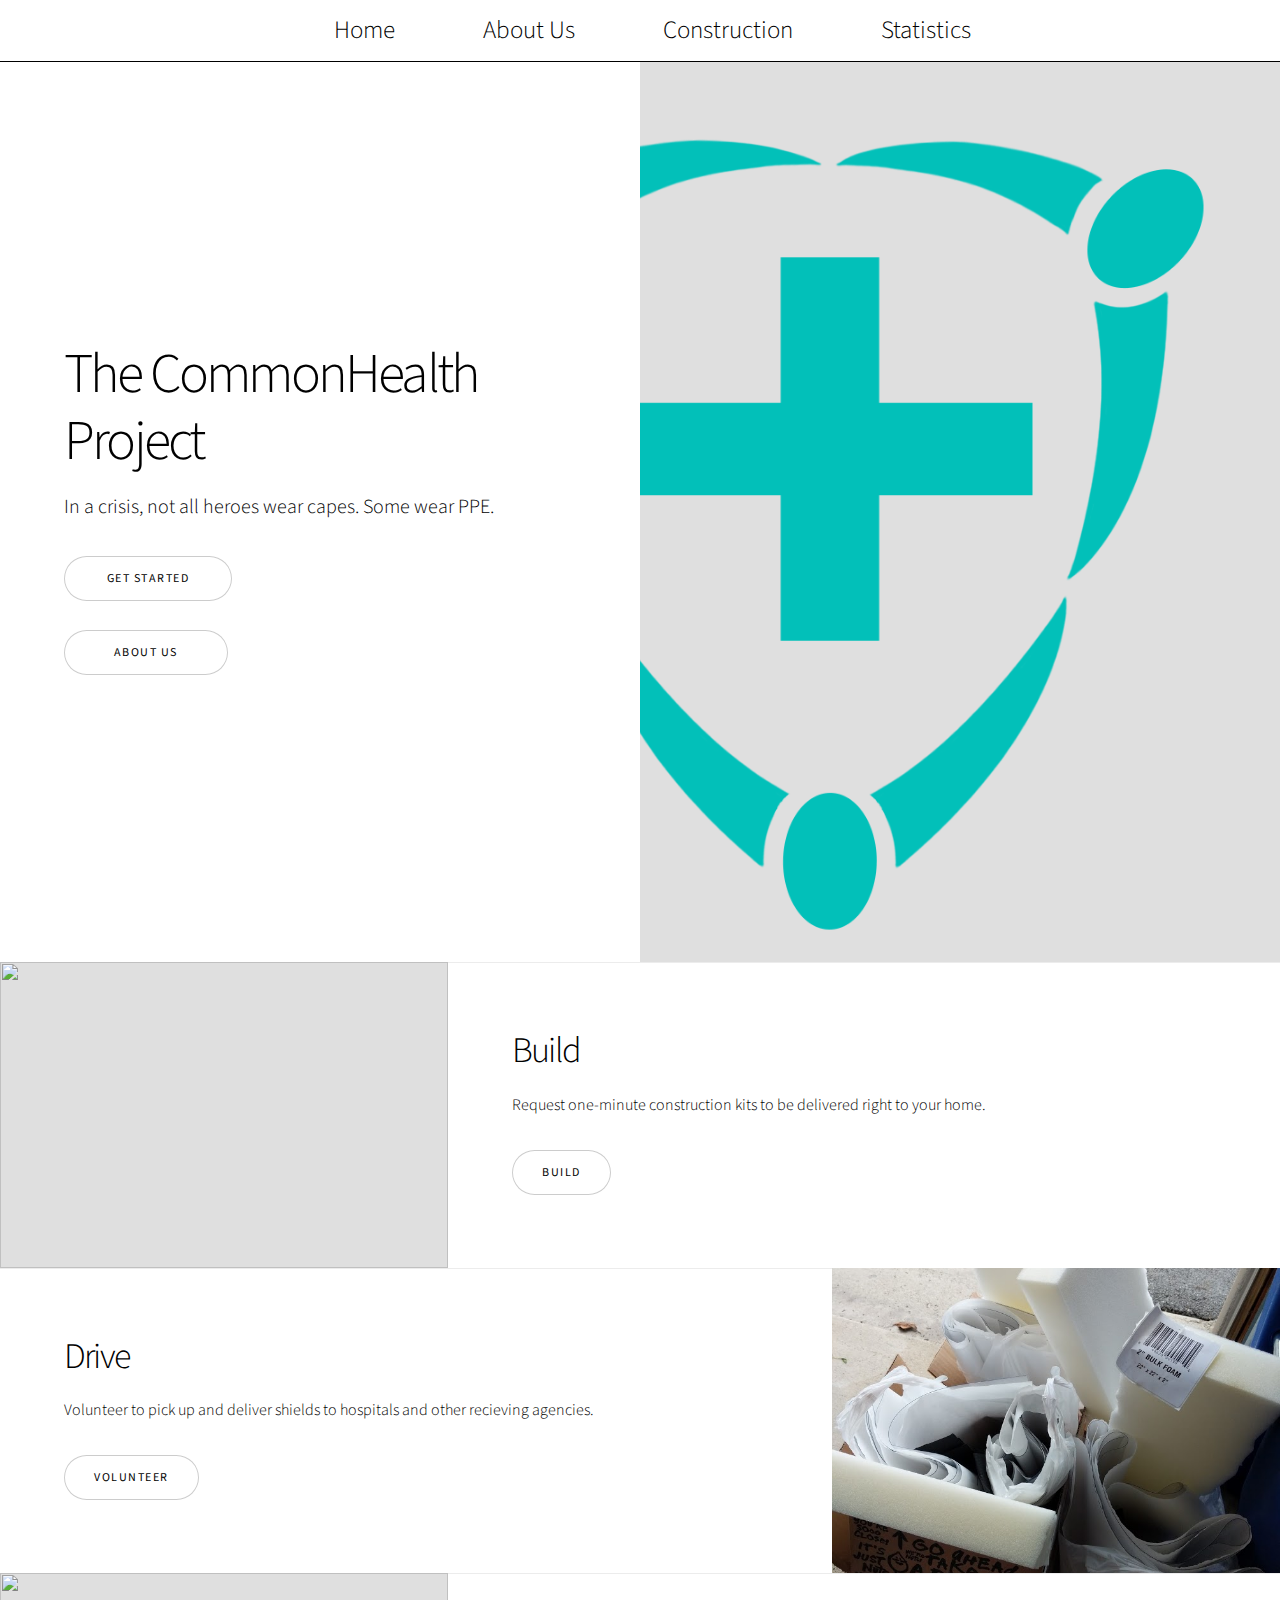
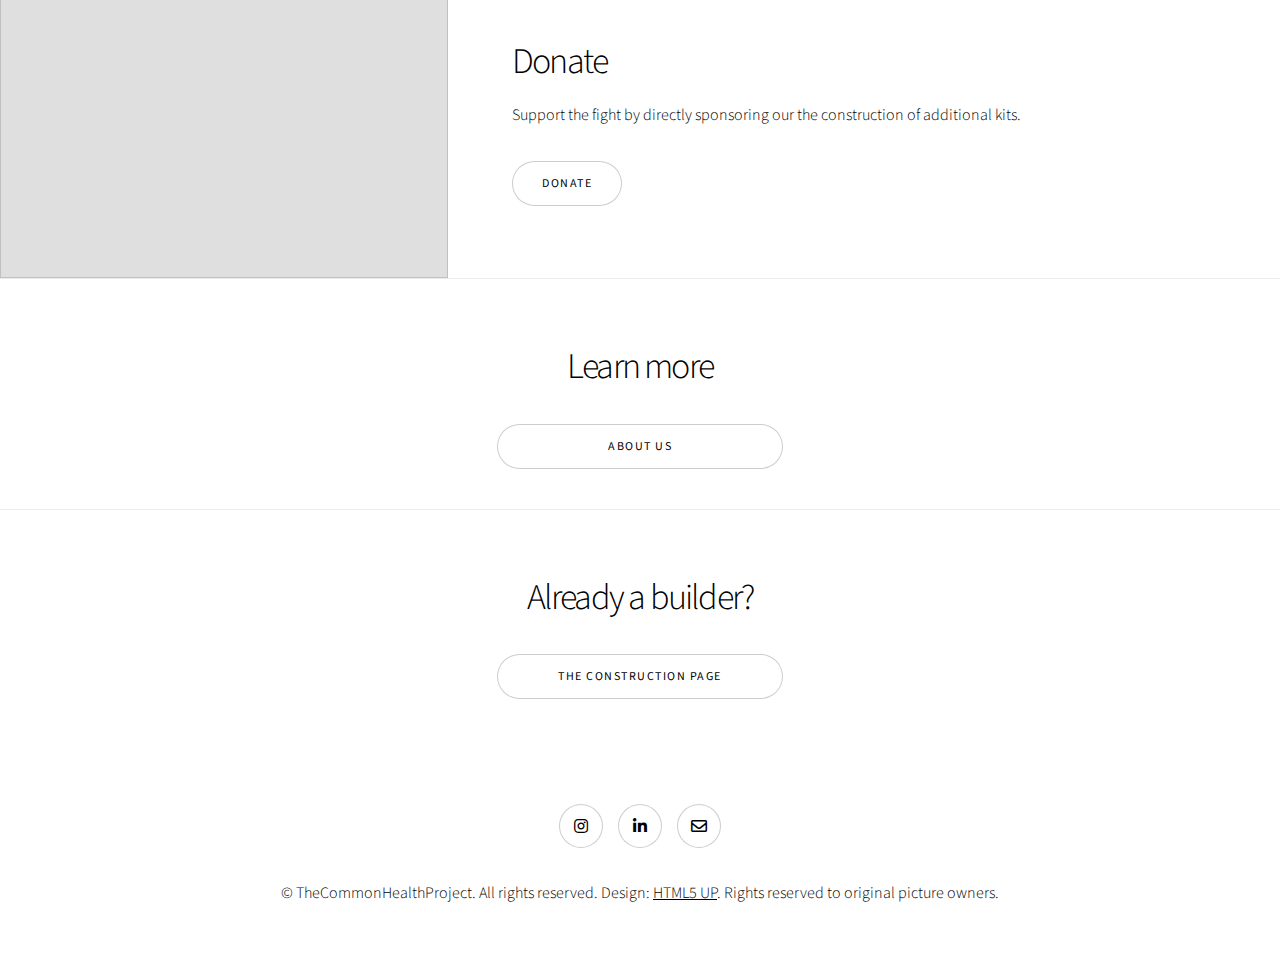
==== commit 5e2a49f6: "added mission statement banner, not very responsive, needs media query" ====
--- a/index.html
+++ b/index.html
@@ -14,7 +14,14 @@
 		<noscript><link rel="stylesheet" href="assets/css/noscript.css" /></noscript>
 	</head>
 	<body class="is-preload">
-
+		<nav>
+			<ul>
+				<li><a href="index.html">Home</a></li>
+				<li><a href="whoweare.html">About Us</a></li>
+				<li><a href="Construction.html">Construction</a></li>
+				<li><a href="statistics.html">Statistics</a></li>
+			</ul>
+		</nav>
 		<!-- Wrapper -->
 			<div id="wrapper" class="divided">
 
@@ -25,6 +32,7 @@
 							<p class="major">In a crisis, not all heroes wear capes. Some wear PPE.</p>
 							<ul class="actions stacked">
 								<li><a href="#first" class="button big wide smooth-scroll-middle">Get Started</a></li>
+								<li><a href="whoweare.html" class="button fit">About Us</a></li>
 							</ul>
 						</div>
 						<div class="image">
@@ -79,8 +87,7 @@
 						<div class="inner">
 							<h2>Learn more</h2>
 							<p></p>
-						<!---	<a href="#" class="button fit">Who we are</a> -->
-							<a href="OLD VERSION/FAQ.html" class="button fit">FAQS</a>
+							<a href="whoweare.html" class="button fit">About Us</a>
 						</div>
 
 						<!-- Gallery -->
@@ -126,6 +133,16 @@
 										<img src="images/gallery/8.JPG" alt="" />
 									</a>
 								</article>
+								<article>
+									<a class="image">
+										<img src="images/gallery/9.jpg" alt="" />
+									</a>
+								</article>
+								<article>
+									<a class="image">
+										<img src="images/gallery/10.jpg" alt="" />
+									</a>
+								</article>
 							</div>
 
 					</section>
@@ -136,7 +153,6 @@
 									<h2>Already a builder?</h2>
 										<p></p>
 										<a href="Construction.html" class="button fit">The Construction Page</a>
-										<a href="OLD VERSION/FAQ.html" class="button fit">FAQS</a>
 								</div>
 
 
@@ -150,7 +166,7 @@
 								<li><a href="https://www.linkedin.com/company/commonhealthproject/" class="icon brands style2 fa-linkedin-in"><span class="label">LinkedIn</span></a></li>
 								<li><a href="mailto:contact@commonhealthproject.com" class="icon style2 fa-envelope"><span class="label">Email</span></a></li>
 							</ul>
-							<p>&copy; TheCommonHealthProject. All rights reserved. Design: <a href="https://html5up.net">HTML5 UP</a>. Constructed by Lorrin Stone. 
+							<p>&copy; TheCommonHealthProject. All rights reserved. Design: <a href="https://html5up.net">HTML5 UP</a>. 
 								Rights reserved to original picture owners. </p>
 						</div>
 					</footer>
--- a/assets/css/main.css
+++ b/assets/css/main.css
@@ -1,7 +1,8 @@
 @import url(fontawesome-all.min.css);
+@import url("https://fonts.googleapis.com/css?family=Source+Sans+Pro:300,300i,400,400i");
 
 /*
-	Hyperspace by HTML5 UP
+	Story by HTML5 UP
 	html5up.net | @ajlkn
 	Free for personal and commercial use under the CCA 3.0 license (html5up.net/license)
 */
@@ -24,14 +25,10 @@
 	font: inherit;
 	vertical-align: baseline;}
 
-
-
-
-
-	
 article, aside, details, figcaption, figure,
 footer, header, hgroup, menu, nav, section {
-	display: block;}
+	display: block;
+}
 
 body {
 	line-height: 1;
@@ -103,7 +100,7 @@
 	}
 
 	body {
-		background: #1c77ac;
+		background: #ffffff;
 	}
 
 		body.is-preload *, body.is-preload *:before, body.is-preload *:after {
@@ -117,58 +114,71 @@
 			transition: none !important;
 		}
 
+
 /* Type */
 
+	html {
+		font-size: 18pt;
+	}
+
+		@media screen and (max-width: 1680px) {
+
+			html {
+				font-size: 14pt;
+			}
+
+		}
+
+		@media screen and (max-width: 1280px) {
+
+			html {
+				font-size: 12pt;
+			}
+
+		}
+
+		@media screen and (max-width: 736px) {
+
+			html {
+				font-size: 11pt;
+			}
+
+		}
+
+		@media screen and (max-width: 360px) {
+
+			html {
+				font-size: 10pt;
+			}
+
+		}
+
+	body {
+		background-color: #ffffff;
+		color: #000000;
+	}
+
 	body, input, select, textarea {
-		color: rgba(255, 255, 255, 0.55);
-		font-family: Arial, Helvetica, sans-serif;
-		font-size: 16.5pt;
-		font-weight: normal;
-		line-height: 1.75;
-	}
-
-		@media screen and (max-width: 1680px) {
-
-			body, input, select, textarea {
-				font-size: 13pt;
-			}
-
-		}
-
-		@media screen and (max-width: 1280px) {
-
-			body, input, select, textarea {
-				font-size: 12pt;
-			}
-
-		}
-
-		@media screen and (max-width: 360px) {
-
-			body, input, select, textarea {
-				font-size: 11pt;
-			}
-
-		}
+		font-family: "Source Sans Pro", Helvetica, sans-serif;
+		font-size: 1rem;
+		font-weight: 300;
+		line-height: 1.65;
+	}
 
 	a {
-		-moz-transition: color 0.2s ease, border-bottom-color 0.2s ease;
-		-webkit-transition: color 0.2s ease, border-bottom-color 0.2s ease;
-		-ms-transition: color 0.2s ease, border-bottom-color 0.2s ease;
-		transition: color 0.2s ease, border-bottom-color 0.2s ease;
-		border-bottom: dotted 1px rgba(255, 255, 255, 0.35);
-		color: inherit;
-		text-decoration: none;
+		-moz-transition: color 0.2s ease-in-out;
+		-webkit-transition: color 0.2s ease-in-out;
+		-ms-transition: color 0.2s ease-in-out;
+		transition: color 0.2s ease-in-out;
+		text-decoration: underline;
 	}
 
 		a:hover {
-			border-bottom-color: transparent;
-			color: #ffffff;
+			text-decoration: none;
 		}
 
 	strong, b {
-		color: #ffffff;
-		font-weight: bold;
+		font-weight: 400;
 	}
 
 	em, i {
@@ -176,14 +186,18 @@
 	}
 
 	p {
-		margin: 0 0 2em 0;
-	}
+		margin: 0 0 2rem 0;
+	}
+
+		p.major {
+			font-size: 1.25rem;
+		}
 
 	h1, h2, h3, h4, h5, h6 {
-		color: #ffffff;
-		font-weight: bold;
-		line-height: 1.5;
-		margin: 0 0 0.5em 0;
+		font-weight: 300;
+		line-height: 1.375;
+		letter-spacing: -0.05em;
+		margin: 0 0 1rem 0;
 	}
 
 		h1 a, h2 a, h3 a, h4 a, h5 a, h6 a {
@@ -192,132 +206,79 @@
 		}
 
 	h1 {
-		font-size: 2.75em;
-	}
-
-		h1.major {
-			margin: 0 0 1.3em 0;
-			position: relative;
-			padding-bottom: 0.35em;
-		}
-
-			h1.major:after {
-				background-image: -moz-linear-gradient(to right, #1561ad, #1c77ac);
-				background-image: -webkit-linear-gradient(to right, #1561ad, #1c77ac);
-				background-image: -ms-linear-gradient(to right,  #1561ad, #1c77ac);
-				background-image: linear-gradient(to right,  #1561ad, #1c77ac);
-				-moz-transition: max-width 0.2s ease;
-				-webkit-transition: max-width 0.2s ease;
-				-ms-transition: max-width 0.2s ease;
-				transition: max-width 0.2s ease;
-				border-radius: 0.2em;
-				bottom: 0;
-				content: '';
-				height: 0.05em;
-				position: absolute;
-				right: 0;
-				width: 100%;
-			}
+		font-size: 3.5rem;
+		line-height: 1.2;
+	}
 
 	h2 {
-		font-size: 1.8em;
+		font-size: 2.25rem;
 	}
 
 	h3 {
-		font-size: 1.3em;
+		font-size: 1.5rem;
 	}
 
 	h4 {
-		font-size: 1em;
+		font-size: 1.1rem;
 	}
 
 	h5 {
-		font-size: 0.8em;
+		font-size: 0.9rem;
 	}
 
 	h6 {
-		font-size: 0.6em;
-	}
-
-	@media screen and (max-width: 736px) {
-
-		h1 {
-			font-size: 2em;
-		}
-
-		h2 {
-			font-size: 1.25em;
-		}
-
-		h3 {
-			font-size: 1em;
-		}
-
-		h4 {
-			font-size: 0.8em;
-		}
-
-		h5 {
-			font-size: 0.6em;
-		}
-
-		h6 {
-			font-size: 0.6em;
-		}
-
+		font-size: 0.7rem;
 	}
 
 	sub {
-		font-size: 0.8em;
+		font-size: 0.8rem;
 		position: relative;
-		top: 0.5em;
+		top: 0.5rem;
 	}
 
 	sup {
-		font-size: 0.8em;
+		font-size: 0.8rem;
 		position: relative;
-		top: -0.5em;
+		top: -0.5rem;
 	}
 
 	blockquote {
-		border-left: solid 4px rgba(255, 255, 255, 0.15);
+		border-left: solid 4px;
 		font-style: italic;
-		margin: 0 0 2em 0;
-		padding: 0.5em 0 0.5em 2em;
+		margin: 0 0 2rem 0;
+		padding: 0.5rem 0 0.5rem 2rem;
 	}
 
 	code {
-		background: rgba(255, 255, 255, 0.05);
-		border-radius: 0.25em;
-		border: solid 1px rgba(255, 255, 255, 0.15);
+		border-radius: 4px;
 		font-family: "Courier New", monospace;
 		font-size: 0.9em;
-		margin: 0 0.25em;
-		padding: 0.25em 0.65em;
+		margin: 0 0.25rem;
+		padding: 0.25rem 0.325rem;
 	}
 
 	pre {
 		-webkit-overflow-scrolling: touch;
 		font-family: "Courier New", monospace;
 		font-size: 0.9em;
-		margin: 0 0 2em 0;
+		margin: 0 0 2rem 0;
 	}
 
 		pre code {
 			display: block;
-			line-height: 1.75em;
-			padding: 1em 1.5em;
+			line-height: 1.5;
+			padding: 0.75rem 1rem;
 			overflow-x: auto;
 		}
 
 	hr {
 		border: 0;
-		border-bottom: solid 1px rgba(255, 255, 255, 0.15);
-		margin: 2em 0;
+		border-bottom: solid 1px;
+		margin: 2.5rem 0;
 	}
 
 		hr.major {
-			margin: 3em 0;
+			margin: 3.5rem 0;
 		}
 
 	.align-left {
@@ -330,6 +291,63 @@
 
 	.align-right {
 		text-align: right;
+	}
+
+	@media screen and (max-width: 736px) {
+
+		p.major {
+			font-size: 1.1rem;
+		}
+
+		h1 {
+			font-size: 2.5rem;
+		}
+
+		h2 {
+			font-size: 2rem;
+		}
+
+		h3 {
+			font-size: 1.25rem;
+		}
+
+		h4 {
+			font-size: 1rem;
+		}
+
+	}
+
+	input, select, textarea {
+		color: #000000;
+	}
+
+	a {
+		color: #000000;
+	}
+
+		a:hover {
+			color: #47D3E5;
+		}
+
+	strong, b {
+		color: #000000;
+	}
+
+	h1, h2, h3, h4, h5, h6 {
+		color: #000000;
+	}
+
+	blockquote {
+		border-left-color: rgba(0, 0, 0, 0.2);
+	}
+
+	code {
+		background: rgba(0, 0, 0, 0.05);
+		border-color: rgba(0, 0, 0, 0.2);
+	}
+
+	hr {
+		border-bottom-color: rgba(0, 0, 0, 0.2);
 	}
 
 /* Row */
@@ -475,104 +493,104 @@
 
 		.row.gtr-0 {
 			margin-top: 0;
-			margin-left: 0em;
+			margin-left: 0rem;
 		}
 
 			.row.gtr-0 > * {
-				padding: 0 0 0 0em;
+				padding: 0 0 0 0rem;
 			}
 
 			.row.gtr-0.gtr-uniform {
-				margin-top: 0em;
+				margin-top: 0rem;
 			}
 
 				.row.gtr-0.gtr-uniform > * {
-					padding-top: 0em;
+					padding-top: 0rem;
 				}
 
 		.row.gtr-25 {
 			margin-top: 0;
-			margin-left: -0.375em;
+			margin-left: -0.5rem;
 		}
 
 			.row.gtr-25 > * {
-				padding: 0 0 0 0.375em;
+				padding: 0 0 0 0.5rem;
 			}
 
 			.row.gtr-25.gtr-uniform {
-				margin-top: -0.375em;
+				margin-top: -0.5rem;
 			}
 
 				.row.gtr-25.gtr-uniform > * {
-					padding-top: 0.375em;
+					padding-top: 0.5rem;
 				}
 
 		.row.gtr-50 {
 			margin-top: 0;
-			margin-left: -0.75em;
+			margin-left: -1rem;
 		}
 
 			.row.gtr-50 > * {
-				padding: 0 0 0 0.75em;
+				padding: 0 0 0 1rem;
 			}
 
 			.row.gtr-50.gtr-uniform {
-				margin-top: -0.75em;
+				margin-top: -1rem;
 			}
 
 				.row.gtr-50.gtr-uniform > * {
-					padding-top: 0.75em;
+					padding-top: 1rem;
 				}
 
 		.row {
 			margin-top: 0;
-			margin-left: -1.5em;
+			margin-left: -2rem;
 		}
 
 			.row > * {
-				padding: 0 0 0 1.5em;
+				padding: 0 0 0 2rem;
 			}
 
 			.row.gtr-uniform {
-				margin-top: -1.5em;
+				margin-top: -2rem;
 			}
 
 				.row.gtr-uniform > * {
-					padding-top: 1.5em;
+					padding-top: 2rem;
 				}
 
 		.row.gtr-150 {
 			margin-top: 0;
-			margin-left: -2.25em;
+			margin-left: -3rem;
 		}
 
 			.row.gtr-150 > * {
-				padding: 0 0 0 2.25em;
+				padding: 0 0 0 3rem;
 			}
 
 			.row.gtr-150.gtr-uniform {
-				margin-top: -2.25em;
+				margin-top: -3rem;
 			}
 
 				.row.gtr-150.gtr-uniform > * {
-					padding-top: 2.25em;
+					padding-top: 3rem;
 				}
 
 		.row.gtr-200 {
 			margin-top: 0;
-			margin-left: -3em;
+			margin-left: -4rem;
 		}
 
 			.row.gtr-200 > * {
-				padding: 0 0 0 3em;
+				padding: 0 0 0 4rem;
 			}
 
 			.row.gtr-200.gtr-uniform {
-				margin-top: -3em;
+				margin-top: -4rem;
 			}
 
 				.row.gtr-200.gtr-uniform > * {
-					padding-top: 3em;
+					padding-top: 4rem;
 				}
 
 		@media screen and (max-width: 1680px) {
@@ -718,104 +736,104 @@
 
 				.row.gtr-0 {
 					margin-top: 0;
-					margin-left: 0em;
+					margin-left: 0rem;
 				}
 
 					.row.gtr-0 > * {
-						padding: 0 0 0 0em;
+						padding: 0 0 0 0rem;
 					}
 
 					.row.gtr-0.gtr-uniform {
-						margin-top: 0em;
+						margin-top: 0rem;
 					}
 
 						.row.gtr-0.gtr-uniform > * {
-							padding-top: 0em;
+							padding-top: 0rem;
 						}
 
 				.row.gtr-25 {
 					margin-top: 0;
-					margin-left: -0.375em;
+					margin-left: -0.5rem;
 				}
 
 					.row.gtr-25 > * {
-						padding: 0 0 0 0.375em;
+						padding: 0 0 0 0.5rem;
 					}
 
 					.row.gtr-25.gtr-uniform {
-						margin-top: -0.375em;
+						margin-top: -0.5rem;
 					}
 
 						.row.gtr-25.gtr-uniform > * {
-							padding-top: 0.375em;
+							padding-top: 0.5rem;
 						}
 
 				.row.gtr-50 {
 					margin-top: 0;
-					margin-left: -0.75em;
+					margin-left: -1rem;
 				}
 
 					.row.gtr-50 > * {
-						padding: 0 0 0 0.75em;
+						padding: 0 0 0 1rem;
 					}
 
 					.row.gtr-50.gtr-uniform {
-						margin-top: -0.75em;
+						margin-top: -1rem;
 					}
 
 						.row.gtr-50.gtr-uniform > * {
-							padding-top: 0.75em;
+							padding-top: 1rem;
 						}
 
 				.row {
 					margin-top: 0;
-					margin-left: -1.5em;
+					margin-left: -2rem;
 				}
 
 					.row > * {
-						padding: 0 0 0 1.5em;
+						padding: 0 0 0 2rem;
 					}
 
 					.row.gtr-uniform {
-						margin-top: -1.5em;
+						margin-top: -2rem;
 					}
 
 						.row.gtr-uniform > * {
-							padding-top: 1.5em;
+							padding-top: 2rem;
 						}
 
 				.row.gtr-150 {
 					margin-top: 0;
-					margin-left: -2.25em;
+					margin-left: -3rem;
 				}
 
 					.row.gtr-150 > * {
-						padding: 0 0 0 2.25em;
+						padding: 0 0 0 3rem;
 					}
 
 					.row.gtr-150.gtr-uniform {
-						margin-top: -2.25em;
+						margin-top: -3rem;
 					}
 
 						.row.gtr-150.gtr-uniform > * {
-							padding-top: 2.25em;
+							padding-top: 3rem;
 						}
 
 				.row.gtr-200 {
 					margin-top: 0;
-					margin-left: -3em;
+					margin-left: -4rem;
 				}
 
 					.row.gtr-200 > * {
-						padding: 0 0 0 3em;
+						padding: 0 0 0 4rem;
 					}
 
 					.row.gtr-200.gtr-uniform {
-						margin-top: -3em;
+						margin-top: -4rem;
 					}
 
 						.row.gtr-200.gtr-uniform > * {
-							padding-top: 3em;
+							padding-top: 4rem;
 						}
 
 		}
@@ -963,104 +981,104 @@
 
 				.row.gtr-0 {
 					margin-top: 0;
-					margin-left: 0em;
+					margin-left: 0rem;
 				}
 
 					.row.gtr-0 > * {
-						padding: 0 0 0 0em;
+						padding: 0 0 0 0rem;
 					}
 
 					.row.gtr-0.gtr-uniform {
-						margin-top: 0em;
+						margin-top: 0rem;
 					}
 
 						.row.gtr-0.gtr-uniform > * {
-							padding-top: 0em;
+							padding-top: 0rem;
 						}
 
 				.row.gtr-25 {
 					margin-top: 0;
-					margin-left: -0.375em;
+					margin-left: -0.5rem;
 				}
 
 					.row.gtr-25 > * {
-						padding: 0 0 0 0.375em;
+						padding: 0 0 0 0.5rem;
 					}
 
 					.row.gtr-25.gtr-uniform {
-						margin-top: -0.375em;
+						margin-top: -0.5rem;
 					}
 
 						.row.gtr-25.gtr-uniform > * {
-							padding-top: 0.375em;
+							padding-top: 0.5rem;
 						}
 
 				.row.gtr-50 {
 					margin-top: 0;
-					margin-left: -0.75em;
+					margin-left: -1rem;
 				}
 
 					.row.gtr-50 > * {
-						padding: 0 0 0 0.75em;
+						padding: 0 0 0 1rem;
 					}
 
 					.row.gtr-50.gtr-uniform {
-						margin-top: -0.75em;
+						margin-top: -1rem;
 					}
 
 						.row.gtr-50.gtr-uniform > * {
-							padding-top: 0.75em;
+							padding-top: 1rem;
 						}
 
 				.row {
 					margin-top: 0;
-					margin-left: -1.5em;
+					margin-left: -2rem;
 				}
 
 					.row > * {
-						padding: 0 0 0 1.5em;
+						padding: 0 0 0 2rem;
 					}
 
 					.row.gtr-uniform {
-						margin-top: -1.5em;
+						margin-top: -2rem;
 					}
 
 						.row.gtr-uniform > * {
-							padding-top: 1.5em;
+							padding-top: 2rem;
 						}
 
 				.row.gtr-150 {
 					margin-top: 0;
-					margin-left: -2.25em;
+					margin-left: -3rem;
 				}
 
 					.row.gtr-150 > * {
-						padding: 0 0 0 2.25em;
+						padding: 0 0 0 3rem;
 					}
 
 					.row.gtr-150.gtr-uniform {
-						margin-top: -2.25em;
+						margin-top: -3rem;
 					}
 
 						.row.gtr-150.gtr-uniform > * {
-							padding-top: 2.25em;
+							padding-top: 3rem;
 						}
 
 				.row.gtr-200 {
 					margin-top: 0;
-					margin-left: -3em;
+					margin-left: -4rem;
 				}
 
 					.row.gtr-200 > * {
-						padding: 0 0 0 3em;
+						padding: 0 0 0 4rem;
 					}
 
 					.row.gtr-200.gtr-uniform {
-						margin-top: -3em;
+						margin-top: -4rem;
 					}
 
 						.row.gtr-200.gtr-uniform > * {
-							padding-top: 3em;
+							padding-top: 4rem;
 						}
 
 		}
@@ -1208,104 +1226,104 @@
 
 				.row.gtr-0 {
 					margin-top: 0;
-					margin-left: 0em;
+					margin-left: 0rem;
 				}
 
 					.row.gtr-0 > * {
-						padding: 0 0 0 0em;
+						padding: 0 0 0 0rem;
 					}
 
 					.row.gtr-0.gtr-uniform {
-						margin-top: 0em;
+						margin-top: 0rem;
 					}
 
 						.row.gtr-0.gtr-uniform > * {
-							padding-top: 0em;
+							padding-top: 0rem;
 						}
 
 				.row.gtr-25 {
 					margin-top: 0;
-					margin-left: -0.375em;
+					margin-left: -0.5rem;
 				}
 
 					.row.gtr-25 > * {
-						padding: 0 0 0 0.375em;
+						padding: 0 0 0 0.5rem;
 					}
 
 					.row.gtr-25.gtr-uniform {
-						margin-top: -0.375em;
+						margin-top: -0.5rem;
 					}
 
 						.row.gtr-25.gtr-uniform > * {
-							padding-top: 0.375em;
+							padding-top: 0.5rem;
 						}
 
 				.row.gtr-50 {
 					margin-top: 0;
-					margin-left: -0.75em;
+					margin-left: -1rem;
 				}
 
 					.row.gtr-50 > * {
-						padding: 0 0 0 0.75em;
+						padding: 0 0 0 1rem;
 					}
 
 					.row.gtr-50.gtr-uniform {
-						margin-top: -0.75em;
+						margin-top: -1rem;
 					}
 
 						.row.gtr-50.gtr-uniform > * {
-							padding-top: 0.75em;
+							padding-top: 1rem;
 						}
 
 				.row {
 					margin-top: 0;
-					margin-left: -1.5em;
+					margin-left: -2rem;
 				}
 
 					.row > * {
-						padding: 0 0 0 1.5em;
+						padding: 0 0 0 2rem;
 					}
 
 					.row.gtr-uniform {
-						margin-top: -1.5em;
+						margin-top: -2rem;
 					}
 
 						.row.gtr-uniform > * {
-							padding-top: 1.5em;
+							padding-top: 2rem;
 						}
 
 				.row.gtr-150 {
 					margin-top: 0;
-					margin-left: -2.25em;
+					margin-left: -3rem;
 				}
 
 					.row.gtr-150 > * {
-						padding: 0 0 0 2.25em;
+						padding: 0 0 0 3rem;
 					}
 
 					.row.gtr-150.gtr-uniform {
-						margin-top: -2.25em;
+						margin-top: -3rem;
 					}
 
 						.row.gtr-150.gtr-uniform > * {
-							padding-top: 2.25em;
+							padding-top: 3rem;
 						}
 
 				.row.gtr-200 {
 					margin-top: 0;
-					margin-left: -3em;
+					margin-left: -4rem;
 				}
 
 					.row.gtr-200 > * {
-						padding: 0 0 0 3em;
+						padding: 0 0 0 4rem;
 					}
 
 					.row.gtr-200.gtr-uniform {
-						margin-top: -3em;
+						margin-top: -4rem;
 					}
 
 						.row.gtr-200.gtr-uniform > * {
-							padding-top: 3em;
+							padding-top: 4rem;
 						}
 
 		}
@@ -1453,104 +1471,104 @@
 
 				.row.gtr-0 {
 					margin-top: 0;
-					margin-left: 0em;
+					margin-left: 0rem;
 				}
 
 					.row.gtr-0 > * {
-						padding: 0 0 0 0em;
+						padding: 0 0 0 0rem;
 					}
 
 					.row.gtr-0.gtr-uniform {
-						margin-top: 0em;
+						margin-top: 0rem;
 					}
 
 						.row.gtr-0.gtr-uniform > * {
-							padding-top: 0em;
+							padding-top: 0rem;
 						}
 
 				.row.gtr-25 {
 					margin-top: 0;
-					margin-left: -0.375em;
+					margin-left: -0.5rem;
 				}
 
 					.row.gtr-25 > * {
-						padding: 0 0 0 0.375em;
+						padding: 0 0 0 0.5rem;
 					}
 
 					.row.gtr-25.gtr-uniform {
-						margin-top: -0.375em;
+						margin-top: -0.5rem;
 					}
 
 						.row.gtr-25.gtr-uniform > * {
-							padding-top: 0.375em;
+							padding-top: 0.5rem;
 						}
 
 				.row.gtr-50 {
 					margin-top: 0;
-					margin-left: -0.75em;
+					margin-left: -1rem;
 				}
 
 					.row.gtr-50 > * {
-						padding: 0 0 0 0.75em;
+						padding: 0 0 0 1rem;
 					}
 
 					.row.gtr-50.gtr-uniform {
-						margin-top: -0.75em;
+						margin-top: -1rem;
 					}
 
 						.row.gtr-50.gtr-uniform > * {
-							padding-top: 0.75em;
+							padding-top: 1rem;
 						}
 
 				.row {
 					margin-top: 0;
-					margin-left: -1.5em;
+					margin-left: -2rem;
 				}
 
 					.row > * {
-						padding: 0 0 0 1.5em;
+						padding: 0 0 0 2rem;
 					}
 
 					.row.gtr-uniform {
-						margin-top: -1.5em;
+						margin-top: -2rem;
 					}
 
 						.row.gtr-uniform > * {
-							padding-top: 1.5em;
+							padding-top: 2rem;
 						}
 
 				.row.gtr-150 {
 					margin-top: 0;
-					margin-left: -2.25em;
+					margin-left: -3rem;
 				}
 
 					.row.gtr-150 > * {
-						padding: 0 0 0 2.25em;
+						padding: 0 0 0 3rem;
 					}
 
 					.row.gtr-150.gtr-uniform {
-						margin-top: -2.25em;
+						margin-top: -3rem;
 					}
 
 						.row.gtr-150.gtr-uniform > * {
-							padding-top: 2.25em;
+							padding-top: 3rem;
 						}
 
 				.row.gtr-200 {
 					margin-top: 0;
-					margin-left: -3em;
+					margin-left: -4rem;
 				}
 
 					.row.gtr-200 > * {
-						padding: 0 0 0 3em;
+						padding: 0 0 0 4rem;
 					}
 
 					.row.gtr-200.gtr-uniform {
-						margin-top: -3em;
+						margin-top: -4rem;
 					}
 
 						.row.gtr-200.gtr-uniform > * {
-							padding-top: 3em;
+							padding-top: 4rem;
 						}
 
 		}
@@ -1698,115 +1716,361 @@
 
 				.row.gtr-0 {
 					margin-top: 0;
-					margin-left: 0em;
+					margin-left: 0rem;
 				}
 
 					.row.gtr-0 > * {
-						padding: 0 0 0 0em;
+						padding: 0 0 0 0rem;
 					}
 
 					.row.gtr-0.gtr-uniform {
-						margin-top: 0em;
+						margin-top: 0rem;
 					}
 
 						.row.gtr-0.gtr-uniform > * {
-							padding-top: 0em;
+							padding-top: 0rem;
 						}
 
 				.row.gtr-25 {
 					margin-top: 0;
-					margin-left: -0.375em;
+					margin-left: -0.5rem;
 				}
 
 					.row.gtr-25 > * {
-						padding: 0 0 0 0.375em;
+						padding: 0 0 0 0.5rem;
 					}
 
 					.row.gtr-25.gtr-uniform {
-						margin-top: -0.375em;
+						margin-top: -0.5rem;
 					}
 
 						.row.gtr-25.gtr-uniform > * {
-							padding-top: 0.375em;
+							padding-top: 0.5rem;
 						}
 
 				.row.gtr-50 {
 					margin-top: 0;
-					margin-left: -0.75em;
+					margin-left: -1rem;
 				}
 
 					.row.gtr-50 > * {
-						padding: 0 0 0 0.75em;
+						padding: 0 0 0 1rem;
 					}
 
 					.row.gtr-50.gtr-uniform {
-						margin-top: -0.75em;
+						margin-top: -1rem;
 					}
 
 						.row.gtr-50.gtr-uniform > * {
-							padding-top: 0.75em;
+							padding-top: 1rem;
 						}
 
 				.row {
 					margin-top: 0;
-					margin-left: -1.5em;
+					margin-left: -2rem;
 				}
 
 					.row > * {
-						padding: 0 0 0 1.5em;
+						padding: 0 0 0 2rem;
 					}
 
 					.row.gtr-uniform {
-						margin-top: -1.5em;
+						margin-top: -2rem;
 					}
 
 						.row.gtr-uniform > * {
-							padding-top: 1.5em;
+							padding-top: 2rem;
 						}
 
 				.row.gtr-150 {
 					margin-top: 0;
-					margin-left: -2.25em;
+					margin-left: -3rem;
 				}
 
 					.row.gtr-150 > * {
-						padding: 0 0 0 2.25em;
+						padding: 0 0 0 3rem;
 					}
 
 					.row.gtr-150.gtr-uniform {
-						margin-top: -2.25em;
+						margin-top: -3rem;
 					}
 
 						.row.gtr-150.gtr-uniform > * {
-							padding-top: 2.25em;
+							padding-top: 3rem;
 						}
 
 				.row.gtr-200 {
 					margin-top: 0;
-					margin-left: -3em;
+					margin-left: -4rem;
 				}
 
 					.row.gtr-200 > * {
-						padding: 0 0 0 3em;
+						padding: 0 0 0 4rem;
 					}
 
 					.row.gtr-200.gtr-uniform {
-						margin-top: -3em;
+						margin-top: -4rem;
 					}
 
 						.row.gtr-200.gtr-uniform > * {
-							padding-top: 3em;
+							padding-top: 4rem;
 						}
 
 		}
 
+		@media screen and (max-width: 360px) {
+
+			.row {
+				display: flex;
+				flex-wrap: wrap;
+				box-sizing: border-box;
+				align-items: stretch;
+			}
+
+				.row > * {
+					box-sizing: border-box;
+				}
+
+				.row.gtr-uniform > * > :last-child {
+					margin-bottom: 0;
+				}
+
+				.row.aln-left {
+					justify-content: flex-start;
+				}
+
+				.row.aln-center {
+					justify-content: center;
+				}
+
+				.row.aln-right {
+					justify-content: flex-end;
+				}
+
+				.row.aln-top {
+					align-items: flex-start;
+				}
+
+				.row.aln-middle {
+					align-items: center;
+				}
+
+				.row.aln-bottom {
+					align-items: flex-end;
+				}
+
+				.row > .imp-xxsmall {
+					order: -1;
+				}
+
+				.row > .col-1-xxsmall {
+					width: 8.33333%;
+				}
+
+				.row > .off-1-xxsmall {
+					margin-left: 8.33333%;
+				}
+
+				.row > .col-2-xxsmall {
+					width: 16.66667%;
+				}
+
+				.row > .off-2-xxsmall {
+					margin-left: 16.66667%;
+				}
+
+				.row > .col-3-xxsmall {
+					width: 25%;
+				}
+
+				.row > .off-3-xxsmall {
+					margin-left: 25%;
+				}
+
+				.row > .col-4-xxsmall {
+					width: 33.33333%;
+				}
+
+				.row > .off-4-xxsmall {
+					margin-left: 33.33333%;
+				}
+
+				.row > .col-5-xxsmall {
+					width: 41.66667%;
+				}
+
+				.row > .off-5-xxsmall {
+					margin-left: 41.66667%;
+				}
+
+				.row > .col-6-xxsmall {
+					width: 50%;
+				}
+
+				.row > .off-6-xxsmall {
+					margin-left: 50%;
+				}
+
+				.row > .col-7-xxsmall {
+					width: 58.33333%;
+				}
+
+				.row > .off-7-xxsmall {
+					margin-left: 58.33333%;
+				}
+
+				.row > .col-8-xxsmall {
+					width: 66.66667%;
+				}
+
+				.row > .off-8-xxsmall {
+					margin-left: 66.66667%;
+				}
+
+				.row > .col-9-xxsmall {
+					width: 75%;
+				}
+
+				.row > .off-9-xxsmall {
+					margin-left: 75%;
+				}
+
+				.row > .col-10-xxsmall {
+					width: 83.33333%;
+				}
+
+				.row > .off-10-xxsmall {
+					margin-left: 83.33333%;
+				}
+
+				.row > .col-11-xxsmall {
+					width: 91.66667%;
+				}
+
+				.row > .off-11-xxsmall {
+					margin-left: 91.66667%;
+				}
+
+				.row > .col-12-xxsmall {
+					width: 100%;
+				}
+
+				.row > .off-12-xxsmall {
+					margin-left: 100%;
+				}
+
+				.row.gtr-0 {
+					margin-top: 0;
+					margin-left: 0rem;
+				}
+
+					.row.gtr-0 > * {
+						padding: 0 0 0 0rem;
+					}
+
+					.row.gtr-0.gtr-uniform {
+						margin-top: 0rem;
+					}
+
+						.row.gtr-0.gtr-uniform > * {
+							padding-top: 0rem;
+						}
+
+				.row.gtr-25 {
+					margin-top: 0;
+					margin-left: -0.5rem;
+				}
+
+					.row.gtr-25 > * {
+						padding: 0 0 0 0.5rem;
+					}
+
+					.row.gtr-25.gtr-uniform {
+						margin-top: -0.5rem;
+					}
+
+						.row.gtr-25.gtr-uniform > * {
+							padding-top: 0.5rem;
+						}
+
+				.row.gtr-50 {
+					margin-top: 0;
+					margin-left: -1rem;
+				}
+
+					.row.gtr-50 > * {
+						padding: 0 0 0 1rem;
+					}
+
+					.row.gtr-50.gtr-uniform {
+						margin-top: -1rem;
+					}
+
+						.row.gtr-50.gtr-uniform > * {
+							padding-top: 1rem;
+						}
+
+				.row {
+					margin-top: 0;
+					margin-left: -2rem;
+				}
+
+					.row > * {
+						padding: 0 0 0 2rem;
+					}
+
+					.row.gtr-uniform {
+						margin-top: -2rem;
+					}
+
+						.row.gtr-uniform > * {
+							padding-top: 2rem;
+						}
+
+				.row.gtr-150 {
+					margin-top: 0;
+					margin-left: -3rem;
+				}
+
+					.row.gtr-150 > * {
+						padding: 0 0 0 3rem;
+					}
+
+					.row.gtr-150.gtr-uniform {
+						margin-top: -3rem;
+					}
+
+						.row.gtr-150.gtr-uniform > * {
+							padding-top: 3rem;
+						}
+
+				.row.gtr-200 {
+					margin-top: 0;
+					margin-left: -4rem;
+				}
+
+					.row.gtr-200 > * {
+						padding: 0 0 0 4rem;
+					}
+
+					.row.gtr-200.gtr-uniform {
+						margin-top: -4rem;
+					}
+
+						.row.gtr-200.gtr-uniform > * {
+							padding-top: 4rem;
+						}
+
+						
+		}
+
 /* Box */
 
 	.box {
-		border-radius: 0.25em;
-		border: solid 1px rgba(255, 255, 255, 0.15);
-		margin-bottom: 2em;
-		padding: 1.5em;
+		border-radius: 4px;
+		border: solid 1px;
+		margin-bottom: 2rem;
+		padding: 1.5rem;
 	}
 
 		.box > :last-child,
@@ -1820,162 +2084,92 @@
 			border-radius: 0;
 			padding: 0;
 		}
-	
-
-/* Collapsibles */
-
-.faqp {
-	color: black;
-	font-family: Arial, Helvetica, sans-serif;
-	margin: 20px 20px 20px 0;
-	font-size: 100%;
-}
-#collapsibles {
-    margin-top: 70px;
-}
-
-.collapsible {
-    background-color: white;	
-    cursor: pointer;
-    padding: 18px;
-    width: 100%;
-    border: none;
-    text-align: left;
-    outline: none;
-	font-size: 22px;
-	font-weight: bold;
-  }
-  
-  .collapsibleactive, .collapsible:hover {
-    background-color: lightblue;
-  }
-  
-  .collapsible:after {
-    content: '\002B';
-    color: black;
-    font-weight: bold;
-    float: right;
-  } 
-
-	.collapsibleactive:after {
-    content: "\2212";
-  }
-
-	.collapsiblecontent {
-		padding: 0 18px;
-		max-height: 0;  
-		overflow: hidden;
-		transition: max-height 0.2s ease-out;
-		background-color: #f1f1f1;
-	}
-					
-	.collapsibleline {
-		background-color: white;
-		height: 2px;
-		margin-top: -15px;
-		margin-bottom: 10px;
-	}
+
+	.box {
+		border-color: rgba(0, 0, 0, 0.2);
+	}
+
 /* Button */
 
 	input[type="submit"],
 	input[type="reset"],
 	input[type="button"],
+	button,
 	.button {
 		-moz-appearance: none;
 		-webkit-appearance: none;
 		-ms-appearance: none;
 		appearance: none;
-		-moz-transition: border-color 0.2s ease;
-		-webkit-transition: border-color 0.2s ease;
-		-ms-transition: border-color 0.2s ease;
-		transition: border-color 0.2s ease;
-		background-color: #1dbab4;
-		border: solid 1px !important;
-		border-color: rgba(255, 255, 255, 0.15) !important;
-		border-radius: 3em;
-		color: #ffffff !important;
+		-moz-transition: background-color 0.2s ease-in-out, box-shadow 0.2s ease-in-out, color 0.2s ease-in-out;
+		-webkit-transition: background-color 0.2s ease-in-out, box-shadow 0.2s ease-in-out, color 0.2s ease-in-out;
+		-ms-transition: background-color 0.2s ease-in-out, box-shadow 0.2s ease-in-out, color 0.2s ease-in-out;
+		transition: background-color 0.2s ease-in-out, box-shadow 0.2s ease-in-out, color 0.2s ease-in-out;
+		border: 0;
 		cursor: pointer;
 		display: inline-block;
-		font-size: 0.6em;
-		font-weight: bold;
-		height: calc(4.75em + 2px);
-		letter-spacing: 0.25em;
-		line-height: 4.75em;
-		outline: 0;
-		padding: 0 3.75em;
-		position: relative;
+		font-weight: 400;
+		letter-spacing: 0.125em;
 		text-align: center;
 		text-decoration: none;
 		text-transform: uppercase;
 		white-space: nowrap;
-	}
-
-		input[type="submit"]:after,
-		input[type="reset"]:after,
-		input[type="button"]:after,
-		.button:after {
-			-moz-transform: scale(0.25);
-			-webkit-transform: scale(0.25);
-			-ms-transform: scale(0.25);
-			transform: scale(0.25);
-			pointer-events: none;
-			-moz-transition: opacity 0.2s ease, -moz-transform 0.2s ease;
-			-webkit-transition: opacity 0.2s ease, -webkit-transform 0.2s ease;
-			-ms-transition: opacity 0.2s ease, -ms-transform 0.2s ease;
-			transition: opacity 0.2s ease, transform 0.2s ease;
-			background: #ffffff;
-			border-radius: 3em;
-			content: '';
-			height: 100%;
-			left: 0;
-			opacity: 0;
-			position: absolute;
-			top: 0;
-			width: 100%;
-		}
+		font-size: 0.75rem;
+		max-width: 20rem;
+		height: 3.75em;
+		line-height: 3.75em;
+		border-radius: 3.75em;
+		padding: 0 2.5em;
+		text-overflow: ellipsis;
+		overflow: hidden;
+	}
 
 		input[type="submit"].icon:before,
 		input[type="reset"].icon:before,
 		input[type="button"].icon:before,
+		button.icon:before,
 		.button.icon:before {
-			margin-right: 0.75em;
+			margin-right: 0.5rem;
 		}
 
 		input[type="submit"].fit,
 		input[type="reset"].fit,
 		input[type="button"].fit,
+		button.fit,
 		.button.fit {
-			width: 100%;
+			width: 32%;
 		}
 
 		input[type="submit"].small,
 		input[type="reset"].small,
 		input[type="button"].small,
+		button.small,
 		.button.small {
-			font-size: 0.4em;
+			font-size: 0.6rem;
+			height: 3.325em;
+			line-height: 3.325em;
+			border-radius: 3.325em;
+			padding: 0 2em;
 		}
 
 		input[type="submit"].large,
 		input[type="reset"].large,
 		input[type="button"].large,
+		button.large,
 		.button.large {
-			font-size: 0.8em;
-		}
-
-		input[type="submit"].primary,
-		input[type="reset"].primary,
-		input[type="button"].primary,
-		.button.primary {
-			background-color: #ffffff;
-			color: #1c77ac !important;
-		}
-
-			input[type="submit"].primary:after,
-			input[type="reset"].primary:after,
-			input[type="button"].primary:after,
-			.button.primary:after {
-				display: none;
-			}
+			font-size: 0.8rem;
+			height: 4em;
+			line-height: 4em;
+			border-radius: 4em;
+			padding: 0 3em;
+		}
+
+		input[type="submit"].wide,
+		input[type="reset"].wide,
+		input[type="button"].wide,
+		button.wide,
+		.button.wide {
+			min-width: 14em;
+		}
 
 		input[type="submit"].disabled, input[type="submit"]:disabled,
 		input[type="reset"].disabled,
@@ -1986,291 +2180,70 @@
 		button:disabled,
 		.button.disabled,
 		.button:disabled {
-			cursor: default;
-			opacity: 0.5;
 			pointer-events: none;
-		}
+			opacity: 0.25;
+		}
+
+	input[type="submit"],
+	input[type="reset"],
+	input[type="button"],
+	button,
+	.button {
+		background-color: transparent;
+		box-shadow: inset 0 0 0 1px rgba(0, 0, 0, 0.2);
+		color: #000000 !important;
+	}
 
 		input[type="submit"]:hover,
 		input[type="reset"]:hover,
 		input[type="button"]:hover,
+		button:hover,
 		.button:hover {
-			border-color: rgba(255, 255, 255, 0.55) !important;
-		}
-
-			input[type="submit"]:hover:after,
-			input[type="reset"]:hover:after,
-			input[type="button"]:hover:after,
-			.button:hover:after {
-				opacity: 0.05;
-				-moz-transform: scale(1);
-				-webkit-transform: scale(1);
-				-ms-transform: scale(1);
-				transform: scale(1);
-			}
-
-			input[type="submit"]:hover:active,
-			input[type="reset"]:hover:active,
-			input[type="button"]:hover:active,
-			.button:hover:active {
-				border-color: #ffffff !important;
-			}
-
-				input[type="submit"]:hover:active:after,
-				input[type="reset"]:hover:active:after,
-				input[type="button"]:hover:active:after,
-				.button:hover:active:after {
-					opacity: 0.1;
-				}
-
-/* Features */
-
-	.features {
-		display: -moz-flex;
-		display: -webkit-flex;
-		display: -ms-flex;
-		display: flex;
-		-moz-flex-wrap: wrap;
-		-webkit-flex-wrap: wrap;
-		-ms-flex-wrap: wrap;
-		flex-wrap: wrap;
-		border-radius: 0.25em;
-		border: solid 1px rgba(255, 255, 255, 0.15);
-		background: rgba(255, 255, 255, 0.05);
-		margin: 0 0 2em 0;
-	}
-
-		.features section {
-			padding: 3.5em 3em 1em 7em ;
-			width: 50%;
-			border-top: solid 1px rgba(255, 255, 255, 0.15);
-			position: relative;
-		}
-
-			.features section:nth-child(-n + 2) {
-				border-top-width: 0;
-			}
-
-			.features section:nth-child(2n) {
-				border-left: solid 1px rgba(255, 255, 255, 0.15);
-			}
-
-			.features section .icon {
-				-moz-transition: opacity 0.5s ease, -moz-transform 0.5s ease;
-				-webkit-transition: opacity 0.5s ease, -webkit-transform 0.5s ease;
-				-ms-transition: opacity 0.5s ease, -ms-transform 0.5s ease;
-				transition: opacity 0.5s ease, transform 0.5s ease;
-				-moz-transition-delay: 1s;
-				-webkit-transition-delay: 1s;
-				-ms-transition-delay: 1s;
-				transition-delay: 1s;
-				-moz-transform: scale(1);
-				-webkit-transform: scale(1);
-				-ms-transform: scale(1);
-				transform: scale(1);
-				position: absolute;
-				left: 3em;
-				top: 3em;
-				opacity: 1;
-			}
-
-			.features section:nth-child(1) .icon {
-				-moz-transition-delay: 0.15s;
-				-webkit-transition-delay: 0.15s;
-				-ms-transition-delay: 0.15s;
-				transition-delay: 0.15s;
-			}
-
-			.features section:nth-child(2) .icon {
-				-moz-transition-delay: 0.3s;
-				-webkit-transition-delay: 0.3s;
-				-ms-transition-delay: 0.3s;
-				transition-delay: 0.3s;
-			}
-
-			.features section:nth-child(3) .icon {
-				-moz-transition-delay: 0.45s;
-				-webkit-transition-delay: 0.45s;
-				-ms-transition-delay: 0.45s;
-				transition-delay: 0.45s;
-			}
-
-			.features section:nth-child(4) .icon {
-				-moz-transition-delay: 0.6s;
-				-webkit-transition-delay: 0.6s;
-				-ms-transition-delay: 0.6s;
-				transition-delay: 0.6s;
-			}
-
-			.features section:nth-child(5) .icon {
-				-moz-transition-delay: 0.75s;
-				-webkit-transition-delay: 0.75s;
-				-ms-transition-delay: 0.75s;
-				transition-delay: 0.75s;
-			}
-
-			.features section:nth-child(6) .icon {
-				-moz-transition-delay: 0.9s;
-				-webkit-transition-delay: 0.9s;
-				-ms-transition-delay: 0.9s;
-				transition-delay: 0.9s;
-			}
-
-			.features section:nth-child(7) .icon {
-				-moz-transition-delay: 1.05s;
-				-webkit-transition-delay: 1.05s;
-				-ms-transition-delay: 1.05s;
-				transition-delay: 1.05s;
-			}
-
-			.features section:nth-child(8) .icon {
-				-moz-transition-delay: 1.2s;
-				-webkit-transition-delay: 1.2s;
-				-ms-transition-delay: 1.2s;
-				transition-delay: 1.2s;
-			}
-
-			.features section:nth-child(9) .icon {
-				-moz-transition-delay: 1.35s;
-				-webkit-transition-delay: 1.35s;
-				-ms-transition-delay: 1.35s;
-				transition-delay: 1.35s;
-			}
-
-			.features section:nth-child(10) .icon {
-				-moz-transition-delay: 1.5s;
-				-webkit-transition-delay: 1.5s;
-				-ms-transition-delay: 1.5s;
-				transition-delay: 1.5s;
-			}
-
-			.features section:nth-child(11) .icon {
-				-moz-transition-delay: 1.65s;
-				-webkit-transition-delay: 1.65s;
-				-ms-transition-delay: 1.65s;
-				transition-delay: 1.65s;
-			}
-
-			.features section:nth-child(12) .icon {
-				-moz-transition-delay: 1.8s;
-				-webkit-transition-delay: 1.8s;
-				-ms-transition-delay: 1.8s;
-				transition-delay: 1.8s;
-			}
-
-			.features section:nth-child(13) .icon {
-				-moz-transition-delay: 1.95s;
-				-webkit-transition-delay: 1.95s;
-				-ms-transition-delay: 1.95s;
-				transition-delay: 1.95s;
-			}
-
-			.features section:nth-child(14) .icon {
-				-moz-transition-delay: 2.1s;
-				-webkit-transition-delay: 2.1s;
-				-ms-transition-delay: 2.1s;
-				transition-delay: 2.1s;
-			}
-
-			.features section:nth-child(15) .icon {
-				-moz-transition-delay: 2.25s;
-				-webkit-transition-delay: 2.25s;
-				-ms-transition-delay: 2.25s;
-				transition-delay: 2.25s;
-			}
-
-			.features section:nth-child(16) .icon {
-				-moz-transition-delay: 2.4s;
-				-webkit-transition-delay: 2.4s;
-				-ms-transition-delay: 2.4s;
-				transition-delay: 2.4s;
-			}
-
-			.features section:nth-child(17) .icon {
-				-moz-transition-delay: 2.55s;
-				-webkit-transition-delay: 2.55s;
-				-ms-transition-delay: 2.55s;
-				transition-delay: 2.55s;
-			}
-
-			.features section:nth-child(18) .icon {
-				-moz-transition-delay: 2.7s;
-				-webkit-transition-delay: 2.7s;
-				-ms-transition-delay: 2.7s;
-				transition-delay: 2.7s;
-			}
-
-			.features section:nth-child(19) .icon {
-				-moz-transition-delay: 2.85s;
-				-webkit-transition-delay: 2.85s;
-				-ms-transition-delay: 2.85s;
-				transition-delay: 2.85s;
-			}
-
-			.features section:nth-child(20) .icon {
-				-moz-transition-delay: 3s;
-				-webkit-transition-delay: 3s;
-				-ms-transition-delay: 3s;
-				transition-delay: 3s;
-			}
-
-		.features.inactive section .icon {
-			-moz-transform: scale(0.5);
-			-webkit-transform: scale(0.5);
-			-ms-transform: scale(0.5);
-			transform: scale(0.5);
-			opacity: 0;
-		}
-
-		@media screen and (max-width: 980px) {
-
-			.features {
-				display: block;
-			}
-
-				.features section {
-					border-top-width: 1px !important;
-					border-left-width: 0 !important;
-					width: 100%;
-				}
-
-					.features section:first-child {
-						border-top-width: 0 !important;
-					}
-
-		}
-
-		@media screen and (max-width: 736px) {
-
-			.features section {
-				padding: 2.5em 1.5em 0.1em 5.5em ;
-			}
-
-				.features section .icon {
-					left: 1.5em;
-					top: 2em;
-				}
-
-		}
-
-		@media screen and (max-width: 480px) {
-
-			.features section {
-				padding: 2em 1.5em 0.1em 1.5em ;
-			}
-
-				.features section .icon {
-					left: 0;
-					position: relative;
-					top: 0;
-				}
-
-		}
+			box-shadow: inset 0 0 0 1px #47D3E5;
+			color: #47D3E5 !important;
+		}
+
+		input[type="submit"]:active,
+		input[type="reset"]:active,
+		input[type="button"]:active,
+		button:active,
+		.button:active {
+			background-color: rgba(71, 211, 229, 0.2);
+			box-shadow: inset 0 0 0 1px #47D3E5;
+			color: #47D3E5 !important;
+		}
+
+		input[type="submit"].primary,
+		input[type="reset"].primary,
+		input[type="button"].primary,
+		button.primary,
+		.button.primary {
+			background-color: #000000;
+			box-shadow: none;
+			color: #ffffff !important;
+		}
+
+			input[type="submit"].primary:hover,
+			input[type="reset"].primary:hover,
+			input[type="button"].primary:hover,
+			button.primary:hover,
+			.button.primary:hover {
+				background-color: #47D3E5;
+			}
+
+			input[type="submit"].primary:active,
+			input[type="reset"].primary:active,
+			input[type="button"].primary:active,
+			button.primary:active,
+			.button.primary:active {
+				background-color: #1ebdd1;
+			}
+		
 
 /* Form */
 
 	form {
-		margin: 0 0 2em 0;
+		margin: 0 0 2rem 0;
 	}
 
 		form > :last-child {
@@ -2286,8 +2259,8 @@
 			-webkit-flex-wrap: wrap;
 			-ms-flex-wrap: wrap;
 			flex-wrap: wrap;
-			width: calc(100% + 3em);
-			margin: -1.5em 0 2em -1.5em;
+			width: calc(100% + 3rem);
+			margin: -1.5rem 0 2rem -1.5rem;
 		}
 
 			form > .fields > .field {
@@ -2299,75 +2272,75 @@
 				-webkit-flex-shrink: 0;
 				-ms-flex-shrink: 0;
 				flex-shrink: 0;
-				padding: 1.5em 0 0 1.5em;
-				width: calc(100% - 1.5em);
+				padding: 1.5rem 0 0 1.5rem;
+				width: calc(100% - 1.5rem);
 			}
 
 				form > .fields > .field.half {
-					width: calc(50% - 0.75em);
+					width: calc(50% - 0.75rem);
 				}
 
 				form > .fields > .field.third {
-					width: calc(100%/3 - 0.5em);
+					width: calc(100%/3 - 0.5rem);
 				}
 
 				form > .fields > .field.quarter {
-					width: calc(25% - 0.375em);
+					width: calc(25% - 0.375rem);
 				}
 
 		@media screen and (max-width: 480px) {
 
 			form > .fields {
-				width: calc(100% + 3em);
-				margin: -1.5em 0 2em -1.5em;
+				width: calc(100% + 3rem);
+				margin: -1.5rem 0 2rem -1.5rem;
 			}
 
 				form > .fields > .field {
-					padding: 1.5em 0 0 1.5em;
-					width: calc(100% - 1.5em);
+					padding: 1.5rem 0 0 1.5rem;
+					width: calc(100% - 1.5rem);
 				}
 
 					form > .fields > .field.half {
-						width: calc(100% - 1.5em);
+						width: calc(100% - 1.5rem);
 					}
 
 					form > .fields > .field.third {
-						width: calc(100% - 1.5em);
+						width: calc(100% - 1.5rem);
 					}
 
 					form > .fields > .field.quarter {
-						width: calc(100% - 1.5em);
+						width: calc(100% - 1.5rem);
 					}
 
 		}
 
 	label {
-		color: #ffffff;
-		font-weight: bold;
-		line-height: 1.5;
-		margin: 0 0 0.7em 0;
 		display: block;
-		font-size: 1.1em;
+		font-size: 0.9rem;
+		font-weight: 400;
+		margin: 0 0 1rem 0;
 	}
 
 	input[type="text"],
 	input[type="password"],
 	input[type="email"],
 	input[type="tel"],
+	input[type="search"],
+	input[type="url"],
 	select,
 	textarea {
 		-moz-appearance: none;
 		-webkit-appearance: none;
 		-ms-appearance: none;
 		appearance: none;
-		background: rgba(255, 255, 255, 0.05);
-		border-radius: 0.25em;
+		background-color: transparent;
+		border-radius: 4px;
 		border: none;
-		border: solid 1px rgba(255, 255, 255, 0.15);
+		border: solid 1px;
 		color: inherit;
 		display: block;
 		outline: 0;
-		padding: 0 1em;
+		padding: 0 0.825rem;
 		text-decoration: none;
 		width: 100%;
 	}
@@ -2376,35 +2349,21 @@
 		input[type="password"]:invalid,
 		input[type="email"]:invalid,
 		input[type="tel"]:invalid,
+		input[type="search"]:invalid,
+		input[type="url"]:invalid,
 		select:invalid,
 		textarea:invalid {
 			box-shadow: none;
 		}
 
-		input[type="text"]:focus,
-		input[type="password"]:focus,
-		input[type="email"]:focus,
-		input[type="tel"]:focus,
-		select:focus,
-		textarea:focus {
-			border-color: #ffffff;
-			box-shadow: 0 0 0 1px #ffffff;
-		}
-
 	select {
-		background-image: url("data:image/svg+xml;charset=utf8,%3Csvg xmlns='http://www.w3.org/2000/svg' width='40' height='40' preserveAspectRatio='none' viewBox='0 0 40 40'%3E%3Cpath d='M9.4,12.3l10.4,10.4l10.4-10.4c0.2-0.2,0.5-0.4,0.9-0.4c0.3,0,0.6,0.1,0.9,0.4l3.3,3.3c0.2,0.2,0.4,0.5,0.4,0.9 c0,0.4-0.1,0.6-0.4,0.9L20.7,31.9c-0.2,0.2-0.5,0.4-0.9,0.4c-0.3,0-0.6-0.1-0.9-0.4L4.3,17.3c-0.2-0.2-0.4-0.5-0.4-0.9 c0-0.4,0.1-0.6,0.4-0.9l3.3-3.3c0.2-0.2,0.5-0.4,0.9-0.4S9.1,12.1,9.4,12.3z' fill='rgba(255, 255, 255, 0.15)' /%3E%3C/svg%3E");
 		background-size: 1.25rem;
 		background-repeat: no-repeat;
 		background-position: calc(100% - 1rem) center;
-		height: 2.75em;
-		padding-right: 2.75em;
+		height: 2.75rem;
+		padding-right: 2.75rem;
 		text-overflow: ellipsis;
 	}
-
-		select option {
-			color: #ffffff;
-			background: #1c77ac;
-		}
 
 		select:focus::-ms-value {
 			background-color: transparent;
@@ -2417,17 +2376,16 @@
 	input[type="text"],
 	input[type="password"],
 	input[type="email"],
+	input[type="tel"],
+	input[type="search"],
+	input[type="url"],
 	select {
-		height: 2.75em;
+		height: 2.75rem;
 	}
 
 	textarea {
-		padding: 0.75em 1em;
-	}
-
-		body.is-ie textarea {
-			min-height: 10em;
-		}
+		padding: 0.75rem 1rem;
+	}
 
 	input[type="checkbox"],
 	input[type="radio"] {
@@ -2437,23 +2395,27 @@
 		appearance: none;
 		display: block;
 		float: left;
-		margin-right: -2em;
+		margin-right: -2rem;
 		opacity: 0;
-		width: 1em;
+		width: 1rem;
 		z-index: -1;
 	}
 
 		input[type="checkbox"] + label,
 		input[type="radio"] + label {
 			text-decoration: none;
-			color: rgba(255, 255, 255, 0.55);
+			-moz-user-select: none;
+			-webkit-user-select: none;
+			-ms-user-select: none;
+			user-select: none;
 			cursor: pointer;
 			display: inline-block;
-			font-size: 1em;
-			font-weight: normal;
-			padding-left: 2.4em;
-			padding-right: 0.75em;
+			font-size: 1rem;
+			font-weight: 300;
+			padding-left: 2.4rem;
+			padding-right: 0.75rem;
 			position: relative;
+			margin-bottom: 0;
 		}
 
 			input[type="checkbox"] + label:before,
@@ -2472,37 +2434,27 @@
 
 			input[type="checkbox"] + label:before,
 			input[type="radio"] + label:before {
-				background: rgba(255, 255, 255, 0.05);
-				border-radius: 0.25em;
-				border: solid 1px rgba(255, 255, 255, 0.15);
+				border-radius: 4px;
+				border: solid 1px;
 				content: '';
 				display: inline-block;
-				font-size: 0.8em;
-				height: 2.0625em;
+				font-size: 0.8rem;
+				height: 1.65rem;
 				left: 0;
-				line-height: 2.0625em;
+				line-height: 1.65rem;
 				position: absolute;
 				text-align: center;
 				top: 0;
-				width: 2.0625em;
+				width: 1.65rem;
 			}
 
 		input[type="checkbox"]:checked + label:before,
 		input[type="radio"]:checked + label:before {
-			background: #ffffff;
-			border-color: #ffffff;
-			color:  #1561ad,;
 			content: '\f00c';
 		}
 
-		input[type="checkbox"]:focus + label:before,
-		input[type="radio"]:focus + label:before {
-			border-color: #ffffff;
-			box-shadow: 0 0 0 1px #ffffff;
-		}
-
 	input[type="checkbox"] + label:before {
-		border-radius: 0.25em;
+		border-radius: 4px;
 	}
 
 	input[type="radio"] + label:before {
@@ -2510,23 +2462,94 @@
 	}
 
 	::-webkit-input-placeholder {
-		color: rgba(255, 255, 255, 0.35) !important;
 		opacity: 1.0;
 	}
 
 	:-moz-placeholder {
-		color: rgba(255, 255, 255, 0.35) !important;
 		opacity: 1.0;
 	}
 
 	::-moz-placeholder {
-		color: rgba(255, 255, 255, 0.35) !important;
 		opacity: 1.0;
 	}
 
 	:-ms-input-placeholder {
-		color: rgba(255, 255, 255, 0.35) !important;
 		opacity: 1.0;
+	}
+
+	label {
+		color: #000000;
+	}
+
+	input[type="text"],
+	input[type="password"],
+	input[type="email"],
+	input[type="tel"],
+	input[type="search"],
+	input[type="url"],
+	select,
+	textarea {
+		border-color: rgba(0, 0, 0, 0.2);
+	}
+
+		input[type="text"]:focus,
+		input[type="password"]:focus,
+		input[type="email"]:focus,
+		input[type="tel"]:focus,
+		input[type="search"]:focus,
+		input[type="url"]:focus,
+		select:focus,
+		textarea:focus {
+			border-color: #47D3E5;
+			box-shadow: 0 0 0 1px #47D3E5;
+		}
+
+	select {
+		background-image: url("data:image/svg+xml;charset=utf8,%3Csvg xmlns='http://www.w3.org/2000/svg' width='40' height='40' preserveAspectRatio='none' viewBox='0 0 40 40'%3E%3Cpath d='M9.4,12.3l10.4,10.4l10.4-10.4c0.2-0.2,0.5-0.4,0.9-0.4c0.3,0,0.6,0.1,0.9,0.4l3.3,3.3c0.2,0.2,0.4,0.5,0.4,0.9 c0,0.4-0.1,0.6-0.4,0.9L20.7,31.9c-0.2,0.2-0.5,0.4-0.9,0.4c-0.3,0-0.6-0.1-0.9-0.4L4.3,17.3c-0.2-0.2-0.4-0.5-0.4-0.9 c0-0.4,0.1-0.6,0.4-0.9l3.3-3.3c0.2-0.2,0.5-0.4,0.9-0.4S9.1,12.1,9.4,12.3z' fill='rgba(0, 0, 0, 0.2)' /%3E%3C/svg%3E");
+	}
+
+		select option {
+			color: #000000;
+			background: #ffffff;
+		}
+
+	input[type="checkbox"] + label,
+	input[type="radio"] + label {
+		color: #000000;
+	}
+
+		input[type="checkbox"] + label:before,
+		input[type="radio"] + label:before {
+			border-color: rgba(0, 0, 0, 0.2);
+		}
+
+	input[type="checkbox"]:checked + label:before,
+	input[type="radio"]:checked + label:before {
+		background-color: #000000;
+		border-color: #000000;
+		color: #ffffff;
+	}
+
+	input[type="checkbox"]:focus + label:before,
+	input[type="radio"]:focus + label:before {
+		border-color: #47D3E5;
+		box-shadow: 0 0 0 1px #47D3E5;
+	}
+
+	::-webkit-input-placeholder {
+		color: rgba(0, 0, 0, 0.75) !important;
+	}
+
+	:-moz-placeholder {
+		color: rgba(0, 0, 0, 0.75) !important;
+	}
+
+	::-moz-placeholder {
+		color: rgba(0, 0, 0, 0.75) !important;
+	}
+
+	:-ms-input-placeholder {
+		color: rgba(0, 0, 0, 0.75) !important;
 	}
 
 /* Icon */
@@ -2535,6 +2558,7 @@
 		text-decoration: none;
 		border-bottom: none;
 		position: relative;
+		text-align: center;
 	}
 
 		.icon:before {
@@ -2566,62 +2590,62 @@
 			font-family: 'Font Awesome 5 Brands';
 		}
 
+		.icon.style2:before {
+			border-radius: 2.75em;
+			display: inline-block;
+			height: 2.75em;
+			line-height: 2.75em;
+			width: 2.75em;
+		}
+
 		.icon.major {
-			width: 2.5em;
-			height: 2.5em;
 			display: block;
-			background: #ffffff;
-			border-radius: 100%;
-			color: #1c77ac;
-			text-align: center;
-			line-height: 2.5em;
-			margin: 0 0 1.3em 0;
+			margin: 0 0 1rem 0;
 		}
 
 			.icon.major:before {
-				font-size: 1.25em;
-			}
-
-				.wrapper.style1 .icon.major:before {
-					color:  #1561ad ;
-				}
-
-				.wrapper.style1-alt .icon.major:before {
-					color: #1c77ac;
-				}
-
-				.wrapper.style2 .icon.major:before {
-					color: #1c77ac;
-				}
-
-				.wrapper.style2-alt .icon.major:before {
-					color: #858585;
-				}
-
-				.wrapper.style3 .icon.major:before {
-					color: #1c77ac;
-				}
-
-				.wrapper.style3-alt .icon.major:before {
-					color: #1c77ac;
-				}
+				font-size: 1.25rem;
+			}
+
+	a.icon.style2:before {
+		-moz-transition: background-color 0.2s ease-in-out, box-shadow 0.2s ease-in-out, color 0.2s ease-in-out;
+		-webkit-transition: background-color 0.2s ease-in-out, box-shadow 0.2s ease-in-out, color 0.2s ease-in-out;
+		-ms-transition: background-color 0.2s ease-in-out, box-shadow 0.2s ease-in-out, color 0.2s ease-in-out;
+		transition: background-color 0.2s ease-in-out, box-shadow 0.2s ease-in-out, color 0.2s ease-in-out;
+	}
+
+	.icon.style2:before {
+		box-shadow: inset 0 0 0 1px rgba(0, 0, 0, 0.2);
+	}
+
+	a.icon.style2:hover:before {
+		box-shadow: inset 0 0 0 1px #47D3E5;
+		color: #47D3E5;
+	}
+
+	a.icon.style2:active:before {
+		background-color: rgba(71, 211, 229, 0.1);
+		box-shadow: inset 0 0 0 1px #47D3E5;
+		color: #47D3E5;
+	}
 
 /* Image */
 
 	.image {
-		border-radius: 0.25em;
 		border: 0;
+		border-radius: 4px;
 		display: inline-block;
 		position: relative;
 	}
 
 		.image img {
-			border-radius: 0.25em;
 			display: block;
+			border-radius: 4px;
 		}
 
 		.image.left, .image.right {
-			max-width: 40%;
+			width: 60%;
+			max-width: 10rem;
 		}
 
 			.image.left img, .image.right img {
@@ -2630,19 +2654,19 @@
 
 		.image.left {
 			float: left;
-			margin: 0 1.5em 1em 0;
-			top: 0.25em;
+			margin: 0 1.5rem 1rem 0;
+			top: 0.25rem;
 		}
 
 		.image.right {
 			float: right;
-			margin: 0 0 1em 1.5em;
-			top: 0.25em;
+			margin: 0 0 1rem 1.5rem;
+			top: 0.25rem;
 		}
 
 		.image.fit {
 			display: block;
-			margin: 0 0 2em 0;
+			margin: 0 0 2rem 0;
 			width: 100%;
 		}
 
@@ -2652,7 +2676,7 @@
 
 		.image.main {
 			display: block;
-			margin: 0 0 3em 0;
+			margin: 0 0 3rem 0;
 			width: 100%;
 		}
 
@@ -2664,22 +2688,22 @@
 
 	ol {
 		list-style: decimal;
-		margin: 0 0 2em 0;
-		padding-left: 1.25em;
+		margin: 0 0 2rem 0;
+		padding-left: 1.25rem;
 	}
 
 		ol li {
-			padding-left: 0.25em;
+			padding-left: 0.25rem;
 		}
 
 	ul {
 		list-style: disc;
-		margin: 0 0 2em 0;
-		padding-left: 1em;
+		margin: 0 0 2rem 0;
+		padding-left: 1rem;
 	}
 
 		ul li {
-			padding-left: 0.5em;
+			padding-left: 0.5rem;
 		}
 
 		ul.alt {
@@ -2688,8 +2712,8 @@
 		}
 
 			ul.alt li {
-				border-top: solid 1px rgba(255, 255, 255, 0.15);
-				padding: 0.5em 0;
+				border-top: solid 1px;
+				padding: 0.5rem 0;
 			}
 
 				ul.alt li:first-child {
@@ -2698,24 +2722,40 @@
 				}
 
 	dl {
-		margin: 0 0 2em 0;
+		margin: 0 0 2rem 0;
 	}
 
 		dl dt {
 			display: block;
-			font-weight: bold;
-			margin: 0 0 1em 0;
+			font-weight: 400;
+			margin: 0 0 1rem 0;
 		}
 
 		dl dd {
-			margin-left: 2em;
-		}
+			margin-left: 2rem;
+		}
+
+		dl.style2 dt {
+			width: 25%;
+			float: left;
+		}
+
+		dl.style2 dd {
+			width: 70%;
+			float: left;
+		}
+
+		dl.style2:after {
+			content: '';
+			display: block;
+			clear: both;
+		}
+
+	ul.alt li {
+		border-top-color: rgba(0, 0, 0, 0.2);
+	}
 
 /* Actions */
-
-	.resize 	{	
-		padding-left: 20px;
-	}
 
 	ul.actions {
 		display: -moz-flex;
@@ -2724,12 +2764,14 @@
 		display: flex;
 		cursor: default;
 		list-style: none;
-		margin-left: -1em;
+		margin-left: -1rem;
 		padding-left: 0;
 	}
+	
+
 
 		ul.actions li {
-			padding: 0 0 0 1em;
+			padding: 0 0 0 1rem;
 			vertical-align: middle;
 		}
 
@@ -2755,7 +2797,7 @@
 		}
 
 			ul.actions.stacked li {
-				padding: 1.3em 0 0 0;
+				padding: 1.3rem 0 0 0;
 			}
 
 				ul.actions.stacked li:first-child {
@@ -2763,7 +2805,7 @@
 				}
 
 		ul.actions.fit {
-			width: calc(100% + 1em);
+			width: calc(100% + 1rem);
 		}
 
 			ul.actions.fit li {
@@ -2806,7 +2848,7 @@
 					-webkit-flex-shrink: 1;
 					-ms-flex-shrink: 1;
 					flex-shrink: 1;
-					padding: 1em 0 0 0;
+					padding: 1rem 0 0 0;
 					text-align: center;
 					width: 100%;
 				}
@@ -2837,22 +2879,6 @@
 
 		}
 
-/* Contact */
-
-	ul.contact {
-		list-style: none;
-		padding: 0;
-	}
-
-		ul.contact > li {
-			padding: 0;
-			margin: 1.5em 0 0 0;
-		}
-
-			ul.contact > li:first-child {
-				margin-top: 0;
-			}
-
 /* Icons */
 
 	ul.icons {
@@ -2863,54 +2889,13 @@
 
 		ul.icons li {
 			display: inline-block;
-			padding: 0 0.75em 0 0;
+			padding: 0 0.75rem 0 0;
 		}
 
 			ul.icons li:last-child {
 				padding-right: 0;
 			}
 
-			ul.icons li > a, ul.icons li > span {
-				border: 0;
-			}
-
-				ul.icons li > a .label, ul.icons li > span .label {
-					display: none;
-				}
-
-/* Menu */
-
-	ul.menu {
-		list-style: none;
-		padding: 0;
-	}
-
-		ul.menu > li {
-			border-left: solid 1px rgba(255, 255, 255, 0.15);
-			display: inline-block;
-			line-height: 1;
-			margin-left: 1.5em;
-			padding: 0 0 0 1.5em;
-		}
-
-			ul.menu > li:first-child {
-				border-left: 0;
-				margin: 0;
-				padding-left: 0;
-			}
-
-		@media screen and (max-width: 480px) {
-
-			ul.menu > li {
-				border-left: 0;
-				display: block;
-				line-height: inherit;
-				margin: 0.5em 0 0 0;
-				padding-left: 0;
-			}
-
-		}
-
 /* Section/Article */
 
 	section.special, article.special {
@@ -2918,127 +2903,550 @@
 	}
 
 	header p {
-		color: rgba(255, 255, 255, 0.35);
 		position: relative;
-		margin: 0 0 1.5em 0;
+		margin: -0.65rem 0 1.5rem 0;
+		font-style: italic;
+	}
+
+	header h1 + p {
+		font-size: 1.375rem;
 	}
 
 	header h2 + p {
-		font-size: 1.25em;
-		margin-top: -1em;
-		line-height: 1.5em;
+		font-size: 1.25rem;
 	}
 
 	header h3 + p {
-		font-size: 1.1em;
-		margin-top: -0.8em;
-		line-height: 1.5em;
+		font-size: 1.1rem;
 	}
 
 	header h4 + p,
 	header h5 + p,
 	header h6 + p {
-		font-size: 0.9em;
-		margin-top: -0.6em;
-		line-height: 1.5em;
-	}
-
-/* Split */
-
-	.split {
-		display: -moz-flex;
-		display: -webkit-flex;
-		display: -ms-flex;
-		display: flex;
-	}
-
-		.split > * {
-			width: calc(50% - 2.5em);
-		}
-
-		.split > :nth-child(2n - 1) {
-			padding-right: 2.5em;
-			border-right: solid 1px rgba(255, 255, 255, 0.15);
-		}
-
-		.split > :nth-child(2n) {
-			padding-left: 2.5em;
-		}
-
-		.split.style1 > :nth-child(2n - 1) {
-			width: calc(66.66666% - 2.5em);
-		}
-
-		.split.style1 > :nth-child(2n) {
-			width: calc(33.33333% - 2.5em);
-		}
-
-		@media screen and (max-width: 1680px) {
-
-			.split > * {
-				width: calc(50% - 2em);
-			}
-
-			.split > :nth-child(2n - 1) {
-				padding-right: 2em;
-			}
-
-			.split > :nth-child(2n) {
-				padding-left: 2em;
-			}
-
-			.split.style1 > :nth-child(2n - 1) {
-				width: calc(66.66666% - 2em);
-			}
-
-			.split.style1 > :nth-child(2n) {
-				width: calc(33.33333% - 2em);
-			}
-
-		}
-
-		@media screen and (max-width: 980px) {
-
-			.split {
-				display: block;
-			}
-
-				.split > * {
-					border-top: solid 1px rgba(255, 255, 255, 0.15);
-					margin: 4em 0 0 0;
-					padding: 4em 0 0 0;
-					width: 100% !important;
-				}
-
-				.split > :nth-child(2n - 1) {
-					border-right: 0;
-					padding-right: 0;
-				}
-
-				.split > :nth-child(2n) {
-					padding-left: 0;
-				}
-
-				.split > :first-child {
-					border-top: 0;
-					margin-top: 0;
-					padding-top: 0;
-				}
-
-		}
-
-		@media screen and (max-width: 736px) {
-
-			.split > * {
-				margin: 3em 0 0 0;
-				padding: 3em 0 0 0;
-			}
-
-		}
-
-/* Spotlights */
-
-	.spotlights > section {
+		font-size: 0.9rem;
+	}
+
+	header p {
+		color: rgba(0, 0, 0, 0.75);
+	}
+
+/* Table */
+
+	.table-wrapper {
+		-webkit-overflow-scrolling: touch;
+		margin: 0 0 2rem 0;
+		overflow-x: auto;
+	}
+
+		.table-wrapper > table {
+			margin-bottom: 0;
+		}
+
+	table {
+		margin: 0 0 2rem 0;
+		width: 100%;
+	}
+
+		table tbody tr {
+			border: solid 1px;
+			border-left: 0;
+			border-right: 0;
+		}
+
+		table td {
+			padding: 0.75rem 0.75rem;
+		}
+
+		table th {
+			font-size: 0.9rem;
+			font-weight: 400;
+			padding: 0 0.75rem 0.75rem 0.75rem;
+			text-align: left;
+		}
+
+		table thead {
+			border-bottom: solid 2px;
+		}
+
+		table tfoot {
+			border-top: solid 2px;
+		}
+
+		table.alt {
+			border-collapse: separate;
+		}
+
+			table.alt tbody tr td {
+				border: solid 1px;
+				border-left-width: 0;
+				border-top-width: 0;
+			}
+
+				table.alt tbody tr td:first-child {
+					border-left-width: 1px;
+				}
+
+			table.alt tbody tr:first-child td {
+				border-top-width: 1px;
+			}
+
+			table.alt thead {
+				border-bottom: 0;
+			}
+
+			table.alt tfoot {
+				border-top: 0;
+			}
+
+		table.fixed {
+			table-layout: fixed;
+		}
+
+	table tbody tr {
+		border-color: rgba(0, 0, 0, 0.2);
+	}
+
+		table tbody tr:nth-child(2n + 1) {
+			background-color: rgba(0, 0, 0, 0.05);
+		}
+
+		table tbody tr.alt {
+			background-color: rgba(0, 0, 0, 0.05) !important;
+		}
+
+	table th {
+		color: #000000;
+	}
+
+	table thead {
+		border-bottom-color: rgba(0, 0, 0, 0.2);
+	}
+
+	table tfoot {
+		border-top-color: rgba(0, 0, 0, 0.2);
+	}
+
+	table.alt tbody tr td {
+		border-color: rgba(0, 0, 0, 0.2);
+	}
+
+	table.uniform tbody tr:nth-child(2n + 1) {
+		background-color: transparent;
+	}
+
+/* Banner (transitions) */
+
+	.banner.onload-content-fade-up .content {
+		-moz-transition: opacity 0.75s ease-in-out, -moz-transform 0.75s ease-in-out;
+		-webkit-transition: opacity 0.75s ease-in-out, -webkit-transform 0.75s ease-in-out;
+		-ms-transition: opacity 0.75s ease-in-out, -ms-transform 0.75s ease-in-out;
+		transition: opacity 0.75s ease-in-out, transform 0.75s ease-in-out;
+	}
+
+	body.is-preload .banner.onload-content-fade-up .content {
+		-moz-transform: translateY(1rem);
+		-webkit-transform: translateY(1rem);
+		-ms-transform: translateY(1rem);
+		transform: translateY(1rem);
+		opacity: 0;
+	}
+
+	.banner.onload-content-fade-down .content {
+		-moz-transition: opacity 0.75s ease-in-out, -moz-transform 0.75s ease-in-out;
+		-webkit-transition: opacity 0.75s ease-in-out, -webkit-transform 0.75s ease-in-out;
+		-ms-transition: opacity 0.75s ease-in-out, -ms-transform 0.75s ease-in-out;
+		transition: opacity 0.75s ease-in-out, transform 0.75s ease-in-out;
+	}
+
+	body.is-preload .banner.onload-content-fade-down .content {
+		-moz-transform: translateY(-1rem);
+		-webkit-transform: translateY(-1rem);
+		-ms-transform: translateY(-1rem);
+		transform: translateY(-1rem);
+		opacity: 0;
+	}
+
+	.banner.onload-content-fade-left .content {
+		-moz-transition: opacity 0.75s ease-in-out, -moz-transform 0.75s ease-in-out;
+		-webkit-transition: opacity 0.75s ease-in-out, -webkit-transform 0.75s ease-in-out;
+		-ms-transition: opacity 0.75s ease-in-out, -ms-transform 0.75s ease-in-out;
+		transition: opacity 0.75s ease-in-out, transform 0.75s ease-in-out;
+	}
+
+	body.is-preload .banner.onload-content-fade-left .content {
+		-moz-transform: translateX(1rem);
+		-webkit-transform: translateX(1rem);
+		-ms-transform: translateX(1rem);
+		transform: translateX(1rem);
+		opacity: 0;
+	}
+
+	.banner.onload-content-fade-right .content {
+		-moz-transition: opacity 0.75s ease-in-out, -moz-transform 0.75s ease-in-out;
+		-webkit-transition: opacity 0.75s ease-in-out, -webkit-transform 0.75s ease-in-out;
+		-ms-transition: opacity 0.75s ease-in-out, -ms-transform 0.75s ease-in-out;
+		transition: opacity 0.75s ease-in-out, transform 0.75s ease-in-out;
+	}
+
+	body.is-preload .banner.onload-content-fade-right .content {
+		-moz-transform: translateX(-1rem);
+		-webkit-transform: translateX(-1rem);
+		-ms-transform: translateX(-1rem);
+		transform: translateX(-1rem);
+		opacity: 0;
+	}
+
+	.banner.onload-content-fade-in .content {
+		-moz-transition: opacity 0.75s ease-in-out;
+		-webkit-transition: opacity 0.75s ease-in-out;
+		-ms-transition: opacity 0.75s ease-in-out;
+		transition: opacity 0.75s ease-in-out;
+	}
+
+	body.is-preload .banner.onload-content-fade-in .content {
+		opacity: 0;
+	}
+
+	.banner.onload-image-fade-up .image {
+		-moz-transition: opacity 0.75s ease-in-out, -moz-transform 0.75s ease-in-out;
+		-webkit-transition: opacity 0.75s ease-in-out, -webkit-transform 0.75s ease-in-out;
+		-ms-transition: opacity 0.75s ease-in-out, -ms-transform 0.75s ease-in-out;
+		transition: opacity 0.75s ease-in-out, transform 0.75s ease-in-out;
+	}
+
+		.banner.onload-image-fade-up .image img {
+			-moz-transition: opacity 0.75s ease-in-out;
+			-webkit-transition: opacity 0.75s ease-in-out;
+			-ms-transition: opacity 0.75s ease-in-out;
+			transition: opacity 0.75s ease-in-out;
+			-moz-transition-delay: 0.5625s;
+			-webkit-transition-delay: 0.5625s;
+			-ms-transition-delay: 0.5625s;
+			transition-delay: 0.5625s;
+		}
+
+	body.is-preload .banner.onload-image-fade-up .image {
+		-moz-transform: translateY(1rem);
+		-webkit-transform: translateY(1rem);
+		-ms-transform: translateY(1rem);
+		transform: translateY(1rem);
+		opacity: 0;
+	}
+
+		body.is-preload .banner.onload-image-fade-up .image img {
+			opacity: 0;
+		}
+
+	.banner.onload-image-fade-down .image {
+		-moz-transition: opacity 0.75s ease-in-out, -moz-transform 0.75s ease-in-out;
+		-webkit-transition: opacity 0.75s ease-in-out, -webkit-transform 0.75s ease-in-out;
+		-ms-transition: opacity 0.75s ease-in-out, -ms-transform 0.75s ease-in-out;
+		transition: opacity 0.75s ease-in-out, transform 0.75s ease-in-out;
+	}
+
+		.banner.onload-image-fade-down .image img {
+			-moz-transition: opacity 0.75s ease-in-out;
+			-webkit-transition: opacity 0.75s ease-in-out;
+			-ms-transition: opacity 0.75s ease-in-out;
+			transition: opacity 0.75s ease-in-out;
+			-moz-transition-delay: 0.5625s;
+			-webkit-transition-delay: 0.5625s;
+			-ms-transition-delay: 0.5625s;
+			transition-delay: 0.5625s;
+		}
+
+	body.is-preload .banner.onload-image-fade-down .image {
+		-moz-transform: translateY(-1rem);
+		-webkit-transform: translateY(-1rem);
+		-ms-transform: translateY(-1rem);
+		transform: translateY(-1rem);
+		opacity: 0;
+	}
+
+		body.is-preload .banner.onload-image-fade-down .image img {
+			opacity: 0;
+		}
+
+	.banner.onload-image-fade-left .image {
+		-moz-transition: opacity 0.75s ease-in-out, -moz-transform 0.75s ease-in-out;
+		-webkit-transition: opacity 0.75s ease-in-out, -webkit-transform 0.75s ease-in-out;
+		-ms-transition: opacity 0.75s ease-in-out, -ms-transform 0.75s ease-in-out;
+		transition: opacity 0.75s ease-in-out, transform 0.75s ease-in-out;
+	}
+
+		.banner.onload-image-fade-left .image img {
+			-moz-transition: opacity 0.75s ease-in-out;
+			-webkit-transition: opacity 0.75s ease-in-out;
+			-ms-transition: opacity 0.75s ease-in-out;
+			transition: opacity 0.75s ease-in-out;
+			-moz-transition-delay: 0.5625s;
+			-webkit-transition-delay: 0.5625s;
+			-ms-transition-delay: 0.5625s;
+			transition-delay: 0.5625s;
+		}
+
+	body.is-preload .banner.onload-image-fade-left .image {
+		-moz-transform: translateX(1rem);
+		-webkit-transform: translateX(1rem);
+		-ms-transform: translateX(1rem);
+		transform: translateX(1rem);
+		opacity: 0;
+	}
+
+		body.is-preload .banner.onload-image-fade-left .image img {
+			opacity: 0;
+		}
+
+	.banner.onload-image-fade-right .image {
+		-moz-transition: opacity 0.75s ease-in-out, -moz-transform 0.75s ease-in-out;
+		-webkit-transition: opacity 0.75s ease-in-out, -webkit-transform 0.75s ease-in-out;
+		-ms-transition: opacity 0.75s ease-in-out, -ms-transform 0.75s ease-in-out;
+		transition: opacity 0.75s ease-in-out, transform 0.75s ease-in-out;
+	}
+
+		.banner.onload-image-fade-right .image img {
+			-moz-transition: opacity 0.75s ease-in-out;
+			-webkit-transition: opacity 0.75s ease-in-out;
+			-ms-transition: opacity 0.75s ease-in-out;
+			transition: opacity 0.75s ease-in-out;
+			-moz-transition-delay: 0.5625s;
+			-webkit-transition-delay: 0.5625s;
+			-ms-transition-delay: 0.5625s;
+			transition-delay: 0.5625s;
+		}
+
+	body.is-preload .banner.onload-image-fade-right .image {
+		-moz-transform: translateX(-1rem);
+		-webkit-transform: translateX(-1rem);
+		-ms-transform: translateX(-1rem);
+		transform: translateX(-1rem);
+		opacity: 0;
+	}
+
+		body.is-preload .banner.onload-image-fade-right .image img {
+			opacity: 0;
+		}
+
+	.banner.onload-image-fade-in .image img {
+		-moz-transition: opacity 0.75s ease-in-out;
+		-webkit-transition: opacity 0.75s ease-in-out;
+		-ms-transition: opacity 0.75s ease-in-out;
+		transition: opacity 0.75s ease-in-out;
+	}
+
+	body.is-preload .banner.onload-image-fade-in .image img {
+		opacity: 0;
+	}
+
+	.banner.onscroll-content-fade-up .content {
+		-moz-transition: opacity 0.75s ease-in-out, -moz-transform 0.75s ease-in-out;
+		-webkit-transition: opacity 0.75s ease-in-out, -webkit-transform 0.75s ease-in-out;
+		-ms-transition: opacity 0.75s ease-in-out, -ms-transform 0.75s ease-in-out;
+		transition: opacity 0.75s ease-in-out, transform 0.75s ease-in-out;
+	}
+
+	.banner.onscroll-content-fade-up.is-inactive .content {
+		-moz-transform: translateY(1rem);
+		-webkit-transform: translateY(1rem);
+		-ms-transform: translateY(1rem);
+		transform: translateY(1rem);
+		opacity: 0;
+	}
+
+	.banner.onscroll-content-fade-down .content {
+		-moz-transition: opacity 0.75s ease-in-out, -moz-transform 0.75s ease-in-out;
+		-webkit-transition: opacity 0.75s ease-in-out, -webkit-transform 0.75s ease-in-out;
+		-ms-transition: opacity 0.75s ease-in-out, -ms-transform 0.75s ease-in-out;
+		transition: opacity 0.75s ease-in-out, transform 0.75s ease-in-out;
+	}
+
+	.banner.onscroll-content-fade-down.is-inactive .content {
+		-moz-transform: translateY(-1rem);
+		-webkit-transform: translateY(-1rem);
+		-ms-transform: translateY(-1rem);
+		transform: translateY(-1rem);
+		opacity: 0;
+	}
+
+	.banner.onscroll-content-fade-left .content {
+		-moz-transition: opacity 0.75s ease-in-out, -moz-transform 0.75s ease-in-out;
+		-webkit-transition: opacity 0.75s ease-in-out, -webkit-transform 0.75s ease-in-out;
+		-ms-transition: opacity 0.75s ease-in-out, -ms-transform 0.75s ease-in-out;
+		transition: opacity 0.75s ease-in-out, transform 0.75s ease-in-out;
+	}
+
+	.banner.onscroll-content-fade-left.is-inactive .content {
+		-moz-transform: translateX(1rem);
+		-webkit-transform: translateX(1rem);
+		-ms-transform: translateX(1rem);
+		transform: translateX(1rem);
+		opacity: 0;
+	}
+
+	.banner.onscroll-content-fade-right .content {
+		-moz-transition: opacity 0.75s ease-in-out, -moz-transform 0.75s ease-in-out;
+		-webkit-transition: opacity 0.75s ease-in-out, -webkit-transform 0.75s ease-in-out;
+		-ms-transition: opacity 0.75s ease-in-out, -ms-transform 0.75s ease-in-out;
+		transition: opacity 0.75s ease-in-out, transform 0.75s ease-in-out;
+	}
+
+	.banner.onscroll-content-fade-right.is-inactive .content {
+		-moz-transform: translateX(-1rem);
+		-webkit-transform: translateX(-1rem);
+		-ms-transform: translateX(-1rem);
+		transform: translateX(-1rem);
+		opacity: 0;
+	}
+
+	.banner.onscroll-content-fade-in .content {
+		-moz-transition: opacity 0.75s ease-in-out;
+		-webkit-transition: opacity 0.75s ease-in-out;
+		-ms-transition: opacity 0.75s ease-in-out;
+		transition: opacity 0.75s ease-in-out;
+	}
+
+	.banner.onscroll-content-fade-in.is-inactive .content {
+		opacity: 0;
+	}
+
+	.banner.onscroll-image-fade-up .image {
+		-moz-transition: opacity 0.75s ease-in-out, -moz-transform 0.75s ease-in-out;
+		-webkit-transition: opacity 0.75s ease-in-out, -webkit-transform 0.75s ease-in-out;
+		-ms-transition: opacity 0.75s ease-in-out, -ms-transform 0.75s ease-in-out;
+		transition: opacity 0.75s ease-in-out, transform 0.75s ease-in-out;
+	}
+
+		.banner.onscroll-image-fade-up .image img {
+			-moz-transition: opacity 0.75s ease-in-out;
+			-webkit-transition: opacity 0.75s ease-in-out;
+			-ms-transition: opacity 0.75s ease-in-out;
+			transition: opacity 0.75s ease-in-out;
+			-moz-transition-delay: 0.5625s;
+			-webkit-transition-delay: 0.5625s;
+			-ms-transition-delay: 0.5625s;
+			transition-delay: 0.5625s;
+		}
+
+	.banner.onscroll-image-fade-up.is-inactive .image {
+		-moz-transform: translateY(1rem);
+		-webkit-transform: translateY(1rem);
+		-ms-transform: translateY(1rem);
+		transform: translateY(1rem);
+		opacity: 0;
+	}
+
+		.banner.onscroll-image-fade-up.is-inactive .image img {
+			opacity: 0;
+		}
+
+	.banner.onscroll-image-fade-down .image {
+		-moz-transition: opacity 0.75s ease-in-out, -moz-transform 0.75s ease-in-out;
+		-webkit-transition: opacity 0.75s ease-in-out, -webkit-transform 0.75s ease-in-out;
+		-ms-transition: opacity 0.75s ease-in-out, -ms-transform 0.75s ease-in-out;
+		transition: opacity 0.75s ease-in-out, transform 0.75s ease-in-out;
+	}
+
+		.banner.onscroll-image-fade-down .image img {
+			-moz-transition: opacity 0.75s ease-in-out;
+			-webkit-transition: opacity 0.75s ease-in-out;
+			-ms-transition: opacity 0.75s ease-in-out;
+			transition: opacity 0.75s ease-in-out;
+			-moz-transition-delay: 0.5625s;
+			-webkit-transition-delay: 0.5625s;
+			-ms-transition-delay: 0.5625s;
+			transition-delay: 0.5625s;
+		}
+
+	.banner.onscroll-image-fade-down.is-inactive .image {
+		-moz-transform: translateY(-1rem);
+		-webkit-transform: translateY(-1rem);
+		-ms-transform: translateY(-1rem);
+		transform: translateY(-1rem);
+		opacity: 0;
+	}
+
+		.banner.onscroll-image-fade-down.is-inactive .image img {
+			opacity: 0;
+		}
+
+	.banner.onscroll-image-fade-left .image {
+		-moz-transition: opacity 0.75s ease-in-out, -moz-transform 0.75s ease-in-out;
+		-webkit-transition: opacity 0.75s ease-in-out, -webkit-transform 0.75s ease-in-out;
+		-ms-transition: opacity 0.75s ease-in-out, -ms-transform 0.75s ease-in-out;
+		transition: opacity 0.75s ease-in-out, transform 0.75s ease-in-out;
+	}
+
+		.banner.onscroll-image-fade-left .image img {
+			-moz-transition: opacity 0.75s ease-in-out;
+			-webkit-transition: opacity 0.75s ease-in-out;
+			-ms-transition: opacity 0.75s ease-in-out;
+			transition: opacity 0.75s ease-in-out;
+			-moz-transition-delay: 0.5625s;
+			-webkit-transition-delay: 0.5625s;
+			-ms-transition-delay: 0.5625s;
+			transition-delay: 0.5625s;
+		}
+
+	.banner.onscroll-image-fade-left.is-inactive .image {
+		-moz-transform: translateX(1rem);
+		-webkit-transform: translateX(1rem);
+		-ms-transform: translateX(1rem);
+		transform: translateX(1rem);
+		opacity: 0;
+	}
+
+		.banner.onscroll-image-fade-left.is-inactive .image img {
+			opacity: 0;
+		}
+
+	.banner.onscroll-image-fade-right .image {
+		-moz-transition: opacity 0.75s ease-in-out, -moz-transform 0.75s ease-in-out;
+		-webkit-transition: opacity 0.75s ease-in-out, -webkit-transform 0.75s ease-in-out;
+		-ms-transition: opacity 0.75s ease-in-out, -ms-transform 0.75s ease-in-out;
+		transition: opacity 0.75s ease-in-out, transform 0.75s ease-in-out;
+	}
+
+		.banner.onscroll-image-fade-right .image img {
+			-moz-transition: opacity 0.75s ease-in-out;
+			-webkit-transition: opacity 0.75s ease-in-out;
+			-ms-transition: opacity 0.75s ease-in-out;
+			transition: opacity 0.75s ease-in-out;
+			-moz-transition-delay: 0.5625s;
+			-webkit-transition-delay: 0.5625s;
+			-ms-transition-delay: 0.5625s;
+			transition-delay: 0.5625s;
+		}
+
+	.banner.onscroll-image-fade-right.is-inactive .image {
+		-moz-transform: translateX(-1rem);
+		-webkit-transform: translateX(-1rem);
+		-ms-transform: translateX(-1rem);
+		transform: translateX(-1rem);
+		opacity: 0;
+	}
+
+		.banner.onscroll-image-fade-right.is-inactive .image img {
+			opacity: 0;
+		}
+
+	.banner.onscroll-image-fade-in .image img {
+		-moz-transition: opacity 0.75s ease-in-out;
+		-webkit-transition: opacity 0.75s ease-in-out;
+		-ms-transition: opacity 0.75s ease-in-out;
+		transition: opacity 0.75s ease-in-out;
+	}
+
+	.banner.onscroll-image-fade-in.is-inactive .image img {
+		opacity: 0;
+	}
+
+/* Banner (style1) */
+
+	.banner.style1 {
+		-moz-align-items: -moz-stretch;
+		-webkit-align-items: -webkit-stretch;
+		-ms-align-items: -ms-stretch;
+		align-items: stretch;
 		display: -moz-flex;
 		display: -webkit-flex;
 		display: -ms-flex;
@@ -3047,917 +3455,5476 @@
 		-webkit-flex-direction: row;
 		-ms-flex-direction: row;
 		flex-direction: row;
-		min-height: 22.5em;
-	}
-
-		body.is-ie .spotlights > section {
-			min-height: 0;
-		}
-
-		.spotlights > section > .image {
-			background-position: center center;
-			background-size: cover;
+		-moz-justify-content: -moz-flex-end;
+		-webkit-justify-content: -webkit-flex-end;
+		-ms-justify-content: -ms-flex-end;
+		justify-content: flex-end;
+		position: relative;
+		text-align: left;
+		overflow-x: hidden;
+	}
+
+		.banner.style1 .content {
+			padding: 7rem 7rem 5rem 7rem ;
+			-moz-align-self: center;
+			-webkit-align-self: center;
+			-ms-align-self: center;
+			align-self: center;
+			-moz-flex-grow: 1;
+			-webkit-flex-grow: 1;
+			-ms-flex-grow: 1;
+			flex-grow: 1;
+			-moz-flex-shrink: 1;
+			-webkit-flex-shrink: 1;
+			-ms-flex-shrink: 1;
+			flex-shrink: 1;
+			width: 50%;
+			max-width: 48rem;
+			margin: 0 auto;
+		}
+
+		.banner.style1 .image {
+			-moz-flex-grow: 0;
+			-webkit-flex-grow: 0;
+			-ms-flex-grow: 0;
+			flex-grow: 0;
+			-moz-flex-shrink: 0;
+			-webkit-flex-shrink: 0;
+			-ms-flex-shrink: 0;
+			flex-shrink: 0;
 			border-radius: 0;
+			width: 50%;
+		}
+
+			.banner.style1 .image img {
+				-moz-object-fit: cover;
+				-webkit-object-fit: cover;
+				-ms-object-fit: cover;
+				object-fit: cover;
+				-moz-object-position: center;
+				-webkit-object-position: center;
+				-ms-object-position: center;
+				object-position: center;
+				display: block;
+				position: absolute;
+				top: 0;
+				left: 0;
+				width: 100%;
+				height: 100%;
+				border-radius: 0;
+			}
+
+		@media screen and (max-width: 1680px) {
+
+			.banner.style1 .content {
+				padding: 5rem 5rem 3rem 5rem ;
+			}
+
+		}
+
+		@media screen and (max-width: 1280px) {
+
+			.banner.style1 .content {
+				padding: 4rem 4rem 2rem 4rem ;
+			}
+
+		}
+
+		@media screen and (max-width: 980px) {
+
+			.banner.style1 .content {
+				padding: 3.75rem 3rem 1.75rem 3rem ;
+			}
+
+		}
+
+		@media screen and (max-width: 736px) {
+
+			.banner.style1 .content {
+				padding: 2.5rem 2rem 0.5rem 2rem ;
+			}
+
+		}
+
+		@media screen and (orientation: portrait) {
+
+			.banner.style1 {
+				-moz-flex-direction: column-reverse;
+				-webkit-flex-direction: column-reverse;
+				-ms-flex-direction: column-reverse;
+				flex-direction: column-reverse;
+				text-align: center;
+			}
+
+				.banner.style1 .content {
+					display: -moz-flex;
+					display: -webkit-flex;
+					display: -ms-flex;
+					display: flex;
+					-moz-flex-direction: column;
+					-webkit-flex-direction: column;
+					-ms-flex-direction: column;
+					flex-direction: column;
+					-moz-justify-content: center;
+					-webkit-justify-content: center;
+					-ms-justify-content: center;
+					justify-content: center;
+					width: 100%;
+					max-width: 100%;
+				}
+
+				.banner.style1 .image {
+					width: 100%;
+					max-width: 100%;
+					height: 45vh;
+				}
+
+		}
+
+		.banner.style1.fullscreen {
+			min-height: 100vh;
+		}
+
+			@media screen and (orientation: portrait) {
+
+				.banner.style1.fullscreen .content {
+					min-height: 50vh;
+				}
+
+				.banner.style1.fullscreen .image {
+					height: 50vh;
+				}
+
+			}
+
+		.banner.style1.orient-right {
+			-moz-flex-direction: row-reverse;
+			-webkit-flex-direction: row-reverse;
+			-ms-flex-direction: row-reverse;
+			flex-direction: row-reverse;
+		}
+
+			@media screen and (orientation: portrait) {
+
+				.banner.style1.orient-right {
+					-moz-flex-direction: column-reverse;
+					-webkit-flex-direction: column-reverse;
+					-ms-flex-direction: column-reverse;
+					flex-direction: column-reverse;
+				}
+
+			}
+
+		.banner.style1.content-align-center {
+			text-align: center;
+		}
+
+		.banner.style1.content-align-right {
+			text-align: right;
+		}
+
+			@media screen and (orientation: portrait) {
+
+				.banner.style1.content-align-right {
+					text-align: center;
+				}
+
+			}
+
+		.banner.style1.image-position-left .image img {
+			-moz-object-position: left;
+			-webkit-object-position: left;
+			-ms-object-position: left;
+			object-position: left;
+		}
+
+		.banner.style1.image-position-right .image img {
+			-moz-object-position: right;
+			-webkit-object-position: right;
+			-ms-object-position: right;
+			object-position: right;
+		}
+
+/* Banner (style2) */
+
+	.banner.style2 {
+		padding: 5.25rem 5.25rem 3.25rem 5.25rem ;
+		-moz-align-items: center;
+		-webkit-align-items: center;
+		-ms-align-items: center;
+		align-items: center;
+		display: -moz-flex;
+		display: -webkit-flex;
+		display: -ms-flex;
+		display: flex;
+		-moz-justify-content: center;
+		-webkit-justify-content: center;
+		-ms-justify-content: center;
+		justify-content: center;
+		background-color: inherit;
+		position: relative;
+		text-align: center;
+		overflow-x: hidden;
+	}
+
+		.banner.style2 .content {
+			padding: 5.25rem 5.25rem 3.25rem 5.25rem ;
+			position: relative;
+			width: 40rem;
+			max-width: 100%;
+			background-color: inherit;
+			border-radius: 0.5rem;
+			margin-bottom: 2rem;
+			z-index: 1;
+		}
+
+		.banner.style2 .image {
+			-moz-flex-grow: 0;
+			-webkit-flex-grow: 0;
+			-ms-flex-grow: 0;
+			flex-grow: 0;
+			-moz-flex-shrink: 0;
+			-webkit-flex-shrink: 0;
+			-ms-flex-shrink: 0;
+			flex-shrink: 0;
+			position: absolute;
+			width: 100%;
+			height: 100%;
+			top: 0;
+			left: 0;
+			border-radius: 0;
+		}
+
+			.banner.style2 .image img {
+				-moz-object-fit: cover;
+				-webkit-object-fit: cover;
+				-ms-object-fit: cover;
+				object-fit: cover;
+				-moz-object-position: center;
+				-webkit-object-position: center;
+				-ms-object-position: center;
+				object-position: center;
+				display: block;
+				position: absolute;
+				top: 0;
+				left: 0;
+				width: 100%;
+				height: 100%;
+				border-radius: 0;
+			}
+
+		@media screen and (max-width: 1680px) {
+
+			.banner.style2 {
+				padding: 3.75rem 3.75rem 1.75rem 3.75rem ;
+			}
+
+				.banner.style2 .content {
+					padding: 3.75rem 3.75rem 1.75rem 3.75rem ;
+				}
+
+		}
+
+		@media screen and (max-width: 1280px) {
+
+			.banner.style2 {
+				padding: 4rem 3rem 2rem 3rem ;
+			}
+
+				.banner.style2 .content {
+					padding: 4rem 3rem 2rem 3rem ;
+				}
+
+		}
+
+		@media screen and (max-width: 980px) {
+
+			.banner.style2 {
+				padding: 3rem 3rem 1rem 3rem ;
+			}
+
+				.banner.style2 .content {
+					padding: 3.75rem 2.25rem 1.75rem 2.25rem ;
+				}
+
+		}
+
+		@media screen and (max-width: 736px) {
+
+			.banner.style2 {
+				padding: 2rem 2rem 0.1rem 2rem ;
+			}
+
+				.banner.style2 .content {
+					padding: 2.5rem 1.5rem 0.5rem 1.5rem ;
+				}
+
+		}
+
+		.banner.style2.fullscreen {
+			min-height: 100vh;
+		}
+
+		.banner.style2.orient-left {
+			-moz-justify-content: -moz-flex-start;
+			-webkit-justify-content: -webkit-flex-start;
+			-ms-justify-content: -ms-flex-start;
+			justify-content: flex-start;
+			padding-left: 0;
+		}
+
+			.banner.style2.orient-left .content {
+				border-top-left-radius: 0;
+				border-bottom-left-radius: 0;
+			}
+
+		.banner.style2.orient-right {
+			-moz-justify-content: -moz-flex-end;
+			-webkit-justify-content: -webkit-flex-end;
+			-ms-justify-content: -ms-flex-end;
+			justify-content: flex-end;
+			padding-right: 0;
+		}
+
+			.banner.style2.orient-right .content {
+				border-top-right-radius: 0;
+				border-bottom-right-radius: 0;
+			}
+
+		.banner.style2.content-align-left {
+			text-align: left;
+		}
+
+		.banner.style2.content-align-right {
+			text-align: right;
+		}
+
+		.banner.style2.image-position-left .image img {
+			-moz-object-position: left;
+			-webkit-object-position: left;
+			-ms-object-position: left;
+			object-position: left;
+		}
+
+		.banner.style2.image-position-right .image img {
+			-moz-object-position: right;
+			-webkit-object-position: right;
+			-ms-object-position: right;
+			object-position: right;
+		}
+
+/* Banner (style3) */
+
+	.banner.style3 {
+		padding: 7rem 7rem 5rem 7rem ;
+		-moz-align-items: center;
+		-webkit-align-items: center;
+		-ms-align-items: center;
+		align-items: center;
+		display: -moz-flex;
+		display: -webkit-flex;
+		display: -ms-flex;
+		display: flex;
+		-moz-flex-direction: row-reverse;
+		-webkit-flex-direction: row-reverse;
+		-ms-flex-direction: row-reverse;
+		flex-direction: row-reverse;
+		-moz-justify-content: center;
+		-webkit-justify-content: center;
+		-ms-justify-content: center;
+		justify-content: center;
+		position: relative;
+		text-align: left;
+		overflow-x: hidden;
+	}
+
+		.banner.style3 .content {
+			width: 31.5rem;
+			max-width: 100%;
+		}
+
+		.banner.style3 .image {
+			-moz-flex-grow: 0;
+			-webkit-flex-grow: 0;
+			-ms-flex-grow: 0;
+			flex-grow: 0;
+			-moz-flex-shrink: 0;
+			-webkit-flex-shrink: 0;
+			-ms-flex-shrink: 0;
+			flex-shrink: 0;
+			width: 21rem;
+			height: 21rem;
+			border-radius: 100%;
+			margin: 0 3.5rem 2rem 0;
+		}
+
+			.banner.style3 .image img {
+				-moz-object-fit: cover;
+				-webkit-object-fit: cover;
+				-ms-object-fit: cover;
+				object-fit: cover;
+				-moz-object-position: center;
+				-webkit-object-position: center;
+				-ms-object-position: center;
+				object-position: center;
+				display: block;
+				width: 100%;
+				height: 100%;
+				border-radius: 100%;
+			}
+
+		@media screen and (max-width: 1680px) {
+
+			.banner.style3 {
+				padding: 5rem 5rem 3rem 5rem ;
+			}
+
+		}
+
+		@media screen and (max-width: 1280px) {
+
+			.banner.style3 {
+				padding: 4rem 4rem 2rem 4rem ;
+			}
+
+		}
+
+		@media screen and (max-width: 980px) {
+
+			.banner.style3 {
+				padding: 3.75rem 3rem 1.75rem 3rem ;
+			}
+
+				.banner.style3 .image {
+					width: 18.375rem;
+					height: 18.375rem;
+				}
+
+		}
+
+		@media screen and (max-width: 736px) {
+
+			.banner.style3 {
+				padding: 2.5rem 2rem 0.5rem 2rem ;
+				-moz-align-items: -moz-flex-start;
+				-webkit-align-items: -webkit-flex-start;
+				-ms-align-items: -ms-flex-start;
+				align-items: flex-start;
+			}
+
+				.banner.style3 .image {
+					width: 15.75rem;
+					height: 15.75rem;
+					margin: 0 2rem 2rem 0;
+				}
+
+		}
+
+		@media screen and (orientation: portrait) {
+
+			.banner.style3 {
+				-moz-align-items: center;
+				-webkit-align-items: center;
+				-ms-align-items: center;
+				align-items: center;
+				-moz-flex-direction: column-reverse;
+				-webkit-flex-direction: column-reverse;
+				-ms-flex-direction: column-reverse;
+				flex-direction: column-reverse;
+				text-align: center;
+			}
+
+				.banner.style3 .content {
+					width: 34rem;
+					max-width: 100%;
+				}
+
+				.banner.style3 .image {
+					margin-right: 0;
+				}
+
+		}
+
+		.banner.style3.fullscreen {
+			min-height: 100vh;
+		}
+
+		.banner.style3.orient-left {
+			-moz-flex-direction: row;
+			-webkit-flex-direction: row;
+			-ms-flex-direction: row;
+			flex-direction: row;
+		}
+
+			.banner.style3.orient-left .image {
+				margin: 0 0 2rem 3.5rem;
+			}
+
+			@media screen and (max-width: 736px) {
+
+				.banner.style3.orient-left .image {
+					margin: 0 0 2rem 2rem;
+				}
+
+			}
+
+			@media screen and (orientation: portrait) {
+
+				.banner.style3.orient-left {
+					-moz-flex-direction: column-reverse;
+					-webkit-flex-direction: column-reverse;
+					-ms-flex-direction: column-reverse;
+					flex-direction: column-reverse;
+				}
+
+					.banner.style3.orient-left .image {
+						margin-left: 0;
+					}
+
+			}
+
+		.banner.style3.content-align-center {
+			text-align: center;
+		}
+
+		.banner.style3.content-align-right {
+			text-align: right;
+		}
+
+		.banner.style3.image-position-left .image img {
+			-moz-object-position: left;
+			-webkit-object-position: left;
+			-ms-object-position: left;
+			object-position: left;
+		}
+
+		.banner.style3.image-position-right .image img {
+			-moz-object-position: right;
+			-webkit-object-position: right;
+			-ms-object-position: right;
+			object-position: right;
+		}
+
+/* Banner (style4) */
+
+	.banner.style4 {
+		padding: 7rem 7rem 5rem 7rem ;
+		-moz-align-items: center;
+		-webkit-align-items: center;
+		-ms-align-items: center;
+		align-items: center;
+		display: -moz-flex;
+		display: -webkit-flex;
+		display: -ms-flex;
+		display: flex;
+		-moz-flex-direction: row-reverse;
+		-webkit-flex-direction: row-reverse;
+		-ms-flex-direction: row-reverse;
+		flex-direction: row-reverse;
+		-moz-justify-content: center;
+		-webkit-justify-content: center;
+		-ms-justify-content: center;
+		justify-content: center;
+		position: relative;
+		text-align: left;
+		overflow-x: hidden;
+	}
+
+		.banner.style4 .content {
+			width: 31.5rem;
+			max-width: 100%;
+		}
+
+		.banner.style4 .image {
+			-moz-flex-grow: 0;
+			-webkit-flex-grow: 0;
+			-ms-flex-grow: 0;
+			flex-grow: 0;
+			-moz-flex-shrink: 0;
+			-webkit-flex-shrink: 0;
+			-ms-flex-shrink: 0;
+			flex-shrink: 0;
+			border-radius: 0;
+			border: solid 1px;
+			width: 13rem;
+			height: 23.11111rem;
+			margin-top: 2.5rem;
+			margin-bottom: 5rem;
+			margin-right: 3.5rem;
+		}
+
+			.banner.style4 .image img {
+				-moz-object-fit: cover;
+				-webkit-object-fit: cover;
+				-ms-object-fit: cover;
+				object-fit: cover;
+				-moz-object-position: center;
+				-webkit-object-position: center;
+				-ms-object-position: center;
+				object-position: center;
+				display: block;
+				width: 100%;
+				height: 100%;
+				border-radius: 0;
+			}
+
+			.banner.style4 .image:before {
+				content: '';
+				display: block;
+				background-position: center;
+				background-repeat: no-repeat;
+				border: solid 1px;
+				border-bottom: 0;
+			}
+
+			.banner.style4 .image:after {
+				content: '';
+				display: block;
+				background-position: center;
+				background-repeat: no-repeat;
+				border: solid 1px;
+				border-top: 0;
+			}
+
+			.banner.style4 .image:before {
+				height: 2.5rem;
+				background-size: 64px 32px;
+				margin-top: -2.5rem;
+				border-radius: 1rem 1rem 0 0;
+			}
+
+			.banner.style4 .image:after {
+				height: 3rem;
+				background-size: 64px 32px;
+				margin-bottom: -3rem;
+				border-radius: 0 0 1rem 1rem;
+			}
+
+		@media screen and (max-width: 1680px) {
+
+			.banner.style4 {
+				padding: 5rem 5rem 3rem 5rem ;
+			}
+
+		}
+
+		@media screen and (max-width: 1280px) {
+
+			.banner.style4 {
+				padding: 4rem 4rem 2rem 4rem ;
+			}
+
+		}
+
+		@media screen and (max-width: 980px) {
+
+			.banner.style4 {
+				padding: 3.75rem 3rem 1.75rem 3rem ;
+			}
+
+				.banner.style4 .image {
+					width: 11.375rem;
+					height: 20.22222rem;
+					margin-top: 2.1875rem;
+					margin-bottom: 4.625rem;
+				}
+
+					.banner.style4 .image:before {
+						height: 2.1875rem;
+						background-size: 56px 28px;
+						margin-top: -2.1875rem;
+						border-radius: 0.875rem 0.875rem 0 0;
+					}
+
+					.banner.style4 .image:after {
+						height: 2.625rem;
+						background-size: 56px 28px;
+						margin-bottom: -2.625rem;
+						border-radius: 0 0 0.875rem 0.875rem;
+					}
+
+		}
+
+		@media screen and (max-width: 736px) {
+
+			.banner.style4 {
+				padding: 2.5rem 2rem 0.5rem 2rem ;
+				-moz-align-items: -moz-flex-start;
+				-webkit-align-items: -webkit-flex-start;
+				-ms-align-items: -ms-flex-start;
+				align-items: flex-start;
+			}
+
+				.banner.style4 .image {
+					width: 8.125rem;
+					height: 14.44444rem;
+					margin-top: 1.5625rem;
+					margin-bottom: 3.875rem;
+				}
+
+					.banner.style4 .image:before {
+						height: 1.5625rem;
+						background-size: 40px 20px;
+						margin-top: -1.5625rem;
+						border-radius: 0.625rem 0.625rem 0 0;
+					}
+
+					.banner.style4 .image:after {
+						height: 1.875rem;
+						background-size: 40px 20px;
+						margin-bottom: -1.875rem;
+						border-radius: 0 0 0.625rem 0.625rem;
+					}
+
+		}
+
+		@media screen and (orientation: portrait) {
+
+			.banner.style4 {
+				-moz-align-items: center;
+				-webkit-align-items: center;
+				-ms-align-items: center;
+				align-items: center;
+				-moz-flex-direction: column-reverse;
+				-webkit-flex-direction: column-reverse;
+				-ms-flex-direction: column-reverse;
+				flex-direction: column-reverse;
+				text-align: center;
+			}
+
+				.banner.style4 .content {
+					width: 34rem;
+					max-width: 100%;
+				}
+
+				.banner.style4 .image {
+					margin-right: 0;
+					margin-left: 0;
+				}
+
+		}
+
+		.banner.style4.fullscreen {
+			min-height: 100vh;
+		}
+
+		.banner.style4.orient-left {
+			-moz-flex-direction: row;
+			-webkit-flex-direction: row;
+			-ms-flex-direction: row;
+			flex-direction: row;
+		}
+
+			.banner.style4.orient-left .image {
+				margin-right: 0;
+				margin-left: 3.5rem;
+			}
+
+			@media screen and (orientation: portrait) {
+
+				.banner.style4.orient-left {
+					-moz-flex-direction: column-reverse;
+					-webkit-flex-direction: column-reverse;
+					-ms-flex-direction: column-reverse;
+					flex-direction: column-reverse;
+				}
+
+					.banner.style4.orient-left .image {
+						margin-right: 0;
+						margin-left: 0;
+					}
+
+			}
+
+		.banner.style4.content-align-center {
+			text-align: center;
+		}
+
+		.banner.style4.content-align-right {
+			text-align: right;
+		}
+
+		.banner.style4.image-position-left .image img {
+			-moz-object-position: left;
+			-webkit-object-position: left;
+			-ms-object-position: left;
+			object-position: left;
+		}
+
+		.banner.style4.image-position-right .image img {
+			-moz-object-position: right;
+			-webkit-object-position: right;
+			-ms-object-position: right;
+			object-position: right;
+		}
+
+/* Banner (style5) */
+
+	.banner.style5 {
+		padding: 7rem 7rem 5rem 7rem ;
+		-moz-align-items: center;
+		-webkit-align-items: center;
+		-ms-align-items: center;
+		align-items: center;
+		display: -moz-flex;
+		display: -webkit-flex;
+		display: -ms-flex;
+		display: flex;
+		-moz-justify-content: center;
+		-webkit-justify-content: center;
+		-ms-justify-content: center;
+		justify-content: center;
+		background-color: inherit;
+		position: relative;
+		text-align: center;
+		overflow-x: hidden;
+	}
+
+		.banner.style5 .content {
+			position: relative;
+			width: 40rem;
+			max-width: 100%;
+			margin-bottom: 2rem;
+			z-index: 1;
+		}
+
+		.banner.style5 .image {
+			-moz-flex-grow: 0;
+			-webkit-flex-grow: 0;
+			-ms-flex-grow: 0;
+			flex-grow: 0;
+			-moz-flex-shrink: 0;
+			-webkit-flex-shrink: 0;
+			-ms-flex-shrink: 0;
+			flex-shrink: 0;
+			position: absolute;
+			width: 100%;
+			height: 100%;
+			top: 0;
+			left: 0;
+			border-radius: 0;
+			opacity: 0.5;
+		}
+
+			.banner.style5 .image img {
+				-moz-object-fit: cover;
+				-webkit-object-fit: cover;
+				-ms-object-fit: cover;
+				object-fit: cover;
+				-moz-object-position: center;
+				-webkit-object-position: center;
+				-ms-object-position: center;
+				object-position: center;
+				display: block;
+				position: absolute;
+				top: 0;
+				left: 0;
+				width: 100%;
+				height: 100%;
+				border-radius: 0;
+			}
+
+		@media screen and (max-width: 1680px) {
+
+			.banner.style5 {
+				padding: 5rem 5rem 3rem 5rem ;
+			}
+
+		}
+
+		@media screen and (max-width: 1280px) {
+
+			.banner.style5 {
+				padding: 4rem 4rem 2rem 4rem ;
+			}
+
+		}
+
+		@media screen and (max-width: 980px) {
+
+			.banner.style5 {
+				padding: 3.75rem 3rem 1.75rem 3rem ;
+			}
+
+		}
+
+		@media screen and (max-width: 736px) {
+
+			.banner.style5 {
+				padding: 2.5rem 2rem 0.5rem 2rem ;
+			}
+
+		}
+
+		.banner.style5.fullscreen {
+			min-height: 100vh;
+		}
+
+		.banner.style5.content-align-left {
+			text-align: left;
+		}
+
+		.banner.style5.content-align-right {
+			text-align: right;
+		}
+
+		.banner.style5.image-position-left .image img {
+			-moz-object-position: left;
+			-webkit-object-position: left;
+			-ms-object-position: left;
+			object-position: left;
+		}
+
+		.banner.style5.image-position-right .image img {
+			-moz-object-position: right;
+			-webkit-object-position: right;
+			-ms-object-position: right;
+			object-position: right;
+		}
+
+	.banner .image {
+		background-color: rgba(0, 0, 0, 0.125);
+	}
+
+	.banner.invert .image {
+		background-color: rgba(255, 255, 255, 0.125);
+	}
+
+	.banner.style4 .image {
+		border-color: rgba(0, 0, 0, 0.2);
+		background-color: rgba(0, 0, 0, 0.2);
+		border-width: 0;
+	}
+
+		.banner.style4 .image:before {
+			background-image: url("data:image/svg+xml;charset=utf8,%3Csvg xmlns='http://www.w3.org/2000/svg' xmlns:xlink='http://www.w3.org/1999/xlink' width='64px' height='32px' viewBox='0 0 64 32' zoomAndPan='disable'%3E%3Cstyle%3Erect %7Bfill: transparent%3B stroke: rgba(0, 0, 0, 0.2)%3B stroke-width: 1px%3B %7D%3C/style%3E%3Crect rx='4' ry='4' x='11' y='12' width='42' height='8' vector-effect='non-scaling-stroke' /%3E%3C/svg%3E");
+			border-color: rgba(0, 0, 0, 0.2);
+			width: 100%;
+		}
+
+		.banner.style4 .image:after {
+			background-image: url("data:image/svg+xml;charset=utf8,%3Csvg xmlns='http://www.w3.org/2000/svg' xmlns:xlink='http://www.w3.org/1999/xlink' width='64px' height='32px' viewBox='0 0 64 32' zoomAndPan='disable'%3E%3Cstyle%3Ecircle %7Bfill: transparent%3B stroke: rgba(0, 0, 0, 0.2)%3B stroke-width: 1px%3B %7D%3C/style%3E%3Ccircle cx='32' cy='16' r='14' vector-effect='non-scaling-stroke' /%3E%3C/svg%3E");
+			border-color: rgba(0, 0, 0, 0.2);
+			width: 100%;
+		}
+
+	.banner.style4.android .image:after {
+		background-image: url("data:image/svg+xml;charset=utf8,%3Csvg xmlns='http://www.w3.org/2000/svg' xmlns:xlink='http://www.w3.org/1999/xlink' width='64px' height='32px' viewBox='0 0 64 32' zoomAndPan='disable'%3E%3Cstyle%3Erect %7Bfill: transparent%3B stroke: rgba(0, 0, 0, 0.2)%3B stroke-width: 1px%3B %7D%3C/style%3E%3Crect rx='4' ry='4' x='6' y='4' width='52' height='24' vector-effect='non-scaling-stroke' /%3E%3C/svg%3E");
+	}
+
+	.banner.style4.invert .image {
+		border-color: white;
+		background-color: white;
+		border-width: 1px;
+	}
+
+		.banner.style4.invert .image:before {
+			background-image: url("data:image/svg+xml;charset=utf8,%3Csvg xmlns='http://www.w3.org/2000/svg' xmlns:xlink='http://www.w3.org/1999/xlink' width='64px' height='32px' viewBox='0 0 64 32' zoomAndPan='disable'%3E%3Cstyle%3Erect %7Bfill: transparent%3B stroke: white%3B stroke-width: 1px%3B %7D%3C/style%3E%3Crect rx='4' ry='4' x='11' y='12' width='42' height='8' vector-effect='non-scaling-stroke' /%3E%3C/svg%3E");
+			border-color: white;
+			width: calc(100% + 2px);
+			margin-left: -1px;
+		}
+
+		.banner.style4.invert .image:after {
+			background-image: url("data:image/svg+xml;charset=utf8,%3Csvg xmlns='http://www.w3.org/2000/svg' xmlns:xlink='http://www.w3.org/1999/xlink' width='64px' height='32px' viewBox='0 0 64 32' zoomAndPan='disable'%3E%3Cstyle%3Ecircle %7Bfill: transparent%3B stroke: white%3B stroke-width: 1px%3B %7D%3C/style%3E%3Ccircle cx='32' cy='16' r='14' vector-effect='non-scaling-stroke' /%3E%3C/svg%3E");
+			border-color: white;
+			width: calc(100% + 2px);
+			margin-left: -1px;
+		}
+
+	.banner.style4.invert.android .image:after {
+		background-image: url("data:image/svg+xml;charset=utf8,%3Csvg xmlns='http://www.w3.org/2000/svg' xmlns:xlink='http://www.w3.org/1999/xlink' width='64px' height='32px' viewBox='0 0 64 32' zoomAndPan='disable'%3E%3Cstyle%3Erect %7Bfill: transparent%3B stroke: white%3B stroke-width: 1px%3B %7D%3C/style%3E%3Crect rx='4' ry='4' x='6' y='4' width='52' height='24' vector-effect='non-scaling-stroke' /%3E%3C/svg%3E");
+	}
+
+/* Spotlight (transitions) */
+
+	.spotlight.onload-content-fade-up .content {
+		-moz-transition: opacity 0.75s ease-in-out, -moz-transform 0.75s ease-in-out;
+		-webkit-transition: opacity 0.75s ease-in-out, -webkit-transform 0.75s ease-in-out;
+		-ms-transition: opacity 0.75s ease-in-out, -ms-transform 0.75s ease-in-out;
+		transition: opacity 0.75s ease-in-out, transform 0.75s ease-in-out;
+	}
+
+	body.is-preload .spotlight.onload-content-fade-up .content {
+		-moz-transform: translateY(1rem);
+		-webkit-transform: translateY(1rem);
+		-ms-transform: translateY(1rem);
+		transform: translateY(1rem);
+		opacity: 0;
+	}
+
+	.spotlight.onload-content-fade-down .content {
+		-moz-transition: opacity 0.75s ease-in-out, -moz-transform 0.75s ease-in-out;
+		-webkit-transition: opacity 0.75s ease-in-out, -webkit-transform 0.75s ease-in-out;
+		-ms-transition: opacity 0.75s ease-in-out, -ms-transform 0.75s ease-in-out;
+		transition: opacity 0.75s ease-in-out, transform 0.75s ease-in-out;
+	}
+
+	body.is-preload .spotlight.onload-content-fade-down .content {
+		-moz-transform: translateY(-1rem);
+		-webkit-transform: translateY(-1rem);
+		-ms-transform: translateY(-1rem);
+		transform: translateY(-1rem);
+		opacity: 0;
+	}
+
+	.spotlight.onload-content-fade-left .content {
+		-moz-transition: opacity 0.75s ease-in-out, -moz-transform 0.75s ease-in-out;
+		-webkit-transition: opacity 0.75s ease-in-out, -webkit-transform 0.75s ease-in-out;
+		-ms-transition: opacity 0.75s ease-in-out, -ms-transform 0.75s ease-in-out;
+		transition: opacity 0.75s ease-in-out, transform 0.75s ease-in-out;
+	}
+
+	body.is-preload .spotlight.onload-content-fade-left .content {
+		-moz-transform: translateX(1rem);
+		-webkit-transform: translateX(1rem);
+		-ms-transform: translateX(1rem);
+		transform: translateX(1rem);
+		opacity: 0;
+	}
+
+	.spotlight.onload-content-fade-right .content {
+		-moz-transition: opacity 0.75s ease-in-out, -moz-transform 0.75s ease-in-out;
+		-webkit-transition: opacity 0.75s ease-in-out, -webkit-transform 0.75s ease-in-out;
+		-ms-transition: opacity 0.75s ease-in-out, -ms-transform 0.75s ease-in-out;
+		transition: opacity 0.75s ease-in-out, transform 0.75s ease-in-out;
+	}
+
+	body.is-preload .spotlight.onload-content-fade-right .content {
+		-moz-transform: translateX(-1rem);
+		-webkit-transform: translateX(-1rem);
+		-ms-transform: translateX(-1rem);
+		transform: translateX(-1rem);
+		opacity: 0;
+	}
+
+	.spotlight.onload-content-fade-in .content {
+		-moz-transition: opacity 0.75s ease-in-out;
+		-webkit-transition: opacity 0.75s ease-in-out;
+		-ms-transition: opacity 0.75s ease-in-out;
+		transition: opacity 0.75s ease-in-out;
+	}
+
+	body.is-preload .spotlight.onload-content-fade-in .content {
+		opacity: 0;
+	}
+
+	.spotlight.onload-image-fade-up .image {
+		-moz-transition: opacity 0.75s ease-in-out, -moz-transform 0.75s ease-in-out;
+		-webkit-transition: opacity 0.75s ease-in-out, -webkit-transform 0.75s ease-in-out;
+		-ms-transition: opacity 0.75s ease-in-out, -ms-transform 0.75s ease-in-out;
+		transition: opacity 0.75s ease-in-out, transform 0.75s ease-in-out;
+	}
+
+		.spotlight.onload-image-fade-up .image img {
+			-moz-transition: opacity 0.75s ease-in-out;
+			-webkit-transition: opacity 0.75s ease-in-out;
+			-ms-transition: opacity 0.75s ease-in-out;
+			transition: opacity 0.75s ease-in-out;
+			-moz-transition-delay: 0.5625s;
+			-webkit-transition-delay: 0.5625s;
+			-ms-transition-delay: 0.5625s;
+			transition-delay: 0.5625s;
+		}
+
+	body.is-preload .spotlight.onload-image-fade-up .image {
+		-moz-transform: translateY(1rem);
+		-webkit-transform: translateY(1rem);
+		-ms-transform: translateY(1rem);
+		transform: translateY(1rem);
+		opacity: 0;
+	}
+
+		body.is-preload .spotlight.onload-image-fade-up .image img {
+			opacity: 0;
+		}
+
+	.spotlight.onload-image-fade-down .image {
+		-moz-transition: opacity 0.75s ease-in-out, -moz-transform 0.75s ease-in-out;
+		-webkit-transition: opacity 0.75s ease-in-out, -webkit-transform 0.75s ease-in-out;
+		-ms-transition: opacity 0.75s ease-in-out, -ms-transform 0.75s ease-in-out;
+		transition: opacity 0.75s ease-in-out, transform 0.75s ease-in-out;
+	}
+
+		.spotlight.onload-image-fade-down .image img {
+			-moz-transition: opacity 0.75s ease-in-out;
+			-webkit-transition: opacity 0.75s ease-in-out;
+			-ms-transition: opacity 0.75s ease-in-out;
+			transition: opacity 0.75s ease-in-out;
+			-moz-transition-delay: 0.5625s;
+			-webkit-transition-delay: 0.5625s;
+			-ms-transition-delay: 0.5625s;
+			transition-delay: 0.5625s;
+		}
+
+	body.is-preload .spotlight.onload-image-fade-down .image {
+		-moz-transform: translateY(-1rem);
+		-webkit-transform: translateY(-1rem);
+		-ms-transform: translateY(-1rem);
+		transform: translateY(-1rem);
+		opacity: 0;
+	}
+
+		body.is-preload .spotlight.onload-image-fade-down .image img {
+			opacity: 0;
+		}
+
+	.spotlight.onload-image-fade-left .image {
+		-moz-transition: opacity 0.75s ease-in-out, -moz-transform 0.75s ease-in-out;
+		-webkit-transition: opacity 0.75s ease-in-out, -webkit-transform 0.75s ease-in-out;
+		-ms-transition: opacity 0.75s ease-in-out, -ms-transform 0.75s ease-in-out;
+		transition: opacity 0.75s ease-in-out, transform 0.75s ease-in-out;
+	}
+
+		.spotlight.onload-image-fade-left .image img {
+			-moz-transition: opacity 0.75s ease-in-out;
+			-webkit-transition: opacity 0.75s ease-in-out;
+			-ms-transition: opacity 0.75s ease-in-out;
+			transition: opacity 0.75s ease-in-out;
+			-moz-transition-delay: 0.5625s;
+			-webkit-transition-delay: 0.5625s;
+			-ms-transition-delay: 0.5625s;
+			transition-delay: 0.5625s;
+		}
+
+	body.is-preload .spotlight.onload-image-fade-left .image {
+		-moz-transform: translateX(1rem);
+		-webkit-transform: translateX(1rem);
+		-ms-transform: translateX(1rem);
+		transform: translateX(1rem);
+		opacity: 0;
+	}
+
+		body.is-preload .spotlight.onload-image-fade-left .image img {
+			opacity: 0;
+		}
+
+	.spotlight.onload-image-fade-right .image {
+		-moz-transition: opacity 0.75s ease-in-out, -moz-transform 0.75s ease-in-out;
+		-webkit-transition: opacity 0.75s ease-in-out, -webkit-transform 0.75s ease-in-out;
+		-ms-transition: opacity 0.75s ease-in-out, -ms-transform 0.75s ease-in-out;
+		transition: opacity 0.75s ease-in-out, transform 0.75s ease-in-out;
+	}
+
+		.spotlight.onload-image-fade-right .image img {
+			-moz-transition: opacity 0.75s ease-in-out;
+			-webkit-transition: opacity 0.75s ease-in-out;
+			-ms-transition: opacity 0.75s ease-in-out;
+			transition: opacity 0.75s ease-in-out;
+			-moz-transition-delay: 0.5625s;
+			-webkit-transition-delay: 0.5625s;
+			-ms-transition-delay: 0.5625s;
+			transition-delay: 0.5625s;
+		}
+
+	body.is-preload .spotlight.onload-image-fade-right .image {
+		-moz-transform: translateX(-1rem);
+		-webkit-transform: translateX(-1rem);
+		-ms-transform: translateX(-1rem);
+		transform: translateX(-1rem);
+		opacity: 0;
+	}
+
+		body.is-preload .spotlight.onload-image-fade-right .image img {
+			opacity: 0;
+		}
+
+	.spotlight.onload-image-fade-in .image img {
+		-moz-transition: opacity 0.75s ease-in-out;
+		-webkit-transition: opacity 0.75s ease-in-out;
+		-ms-transition: opacity 0.75s ease-in-out;
+		transition: opacity 0.75s ease-in-out;
+	}
+
+	body.is-preload .spotlight.onload-image-fade-in .image img {
+		opacity: 0;
+	}
+
+	.spotlight.onscroll-content-fade-up .content {
+		-moz-transition: opacity 0.75s ease-in-out, -moz-transform 0.75s ease-in-out;
+		-webkit-transition: opacity 0.75s ease-in-out, -webkit-transform 0.75s ease-in-out;
+		-ms-transition: opacity 0.75s ease-in-out, -ms-transform 0.75s ease-in-out;
+		transition: opacity 0.75s ease-in-out, transform 0.75s ease-in-out;
+	}
+
+	.spotlight.onscroll-content-fade-up.is-inactive .content {
+		-moz-transform: translateY(1rem);
+		-webkit-transform: translateY(1rem);
+		-ms-transform: translateY(1rem);
+		transform: translateY(1rem);
+		opacity: 0;
+	}
+
+	.spotlight.onscroll-content-fade-down .content {
+		-moz-transition: opacity 0.75s ease-in-out, -moz-transform 0.75s ease-in-out;
+		-webkit-transition: opacity 0.75s ease-in-out, -webkit-transform 0.75s ease-in-out;
+		-ms-transition: opacity 0.75s ease-in-out, -ms-transform 0.75s ease-in-out;
+		transition: opacity 0.75s ease-in-out, transform 0.75s ease-in-out;
+	}
+
+	.spotlight.onscroll-content-fade-down.is-inactive .content {
+		-moz-transform: translateY(-1rem);
+		-webkit-transform: translateY(-1rem);
+		-ms-transform: translateY(-1rem);
+		transform: translateY(-1rem);
+		opacity: 0;
+	}
+
+	.spotlight.onscroll-content-fade-left .content {
+		-moz-transition: opacity 0.75s ease-in-out, -moz-transform 0.75s ease-in-out;
+		-webkit-transition: opacity 0.75s ease-in-out, -webkit-transform 0.75s ease-in-out;
+		-ms-transition: opacity 0.75s ease-in-out, -ms-transform 0.75s ease-in-out;
+		transition: opacity 0.75s ease-in-out, transform 0.75s ease-in-out;
+	}
+
+	.spotlight.onscroll-content-fade-left.is-inactive .content {
+		-moz-transform: translateX(1rem);
+		-webkit-transform: translateX(1rem);
+		-ms-transform: translateX(1rem);
+		transform: translateX(1rem);
+		opacity: 0;
+	}
+
+	.spotlight.onscroll-content-fade-right .content {
+		-moz-transition: opacity 0.75s ease-in-out, -moz-transform 0.75s ease-in-out;
+		-webkit-transition: opacity 0.75s ease-in-out, -webkit-transform 0.75s ease-in-out;
+		-ms-transition: opacity 0.75s ease-in-out, -ms-transform 0.75s ease-in-out;
+		transition: opacity 0.75s ease-in-out, transform 0.75s ease-in-out;
+	}
+
+	.spotlight.onscroll-content-fade-right.is-inactive .content {
+		-moz-transform: translateX(-1rem);
+		-webkit-transform: translateX(-1rem);
+		-ms-transform: translateX(-1rem);
+		transform: translateX(-1rem);
+		opacity: 0;
+	}
+
+	.spotlight.onscroll-content-fade-in .content {
+		-moz-transition: opacity 0.75s ease-in-out;
+		-webkit-transition: opacity 0.75s ease-in-out;
+		-ms-transition: opacity 0.75s ease-in-out;
+		transition: opacity 0.75s ease-in-out;
+	}
+
+	.spotlight.onscroll-content-fade-in.is-inactive .content {
+		opacity: 0;
+	}
+
+	.spotlight.onscroll-image-fade-up .image {
+		-moz-transition: opacity 0.75s ease-in-out, -moz-transform 0.75s ease-in-out;
+		-webkit-transition: opacity 0.75s ease-in-out, -webkit-transform 0.75s ease-in-out;
+		-ms-transition: opacity 0.75s ease-in-out, -ms-transform 0.75s ease-in-out;
+		transition: opacity 0.75s ease-in-out, transform 0.75s ease-in-out;
+	}
+
+		.spotlight.onscroll-image-fade-up .image img {
+			-moz-transition: opacity 0.75s ease-in-out;
+			-webkit-transition: opacity 0.75s ease-in-out;
+			-ms-transition: opacity 0.75s ease-in-out;
+			transition: opacity 0.75s ease-in-out;
+			-moz-transition-delay: 0.5625s;
+			-webkit-transition-delay: 0.5625s;
+			-ms-transition-delay: 0.5625s;
+			transition-delay: 0.5625s;
+		}
+
+	.spotlight.onscroll-image-fade-up.is-inactive .image {
+		-moz-transform: translateY(1rem);
+		-webkit-transform: translateY(1rem);
+		-ms-transform: translateY(1rem);
+		transform: translateY(1rem);
+		opacity: 0;
+	}
+
+		.spotlight.onscroll-image-fade-up.is-inactive .image img {
+			opacity: 0;
+		}
+
+	.spotlight.onscroll-image-fade-down .image {
+		-moz-transition: opacity 0.75s ease-in-out, -moz-transform 0.75s ease-in-out;
+		-webkit-transition: opacity 0.75s ease-in-out, -webkit-transform 0.75s ease-in-out;
+		-ms-transition: opacity 0.75s ease-in-out, -ms-transform 0.75s ease-in-out;
+		transition: opacity 0.75s ease-in-out, transform 0.75s ease-in-out;
+	}
+
+		.spotlight.onscroll-image-fade-down .image img {
+			-moz-transition: opacity 0.75s ease-in-out;
+			-webkit-transition: opacity 0.75s ease-in-out;
+			-ms-transition: opacity 0.75s ease-in-out;
+			transition: opacity 0.75s ease-in-out;
+			-moz-transition-delay: 0.5625s;
+			-webkit-transition-delay: 0.5625s;
+			-ms-transition-delay: 0.5625s;
+			transition-delay: 0.5625s;
+		}
+
+	.spotlight.onscroll-image-fade-down.is-inactive .image {
+		-moz-transform: translateY(-1rem);
+		-webkit-transform: translateY(-1rem);
+		-ms-transform: translateY(-1rem);
+		transform: translateY(-1rem);
+		opacity: 0;
+	}
+
+		.spotlight.onscroll-image-fade-down.is-inactive .image img {
+			opacity: 0;
+		}
+
+	.spotlight.onscroll-image-fade-left .image {
+		-moz-transition: opacity 0.75s ease-in-out, -moz-transform 0.75s ease-in-out;
+		-webkit-transition: opacity 0.75s ease-in-out, -webkit-transform 0.75s ease-in-out;
+		-ms-transition: opacity 0.75s ease-in-out, -ms-transform 0.75s ease-in-out;
+		transition: opacity 0.75s ease-in-out, transform 0.75s ease-in-out;
+	}
+
+		.spotlight.onscroll-image-fade-left .image img {
+			-moz-transition: opacity 0.75s ease-in-out;
+			-webkit-transition: opacity 0.75s ease-in-out;
+			-ms-transition: opacity 0.75s ease-in-out;
+			transition: opacity 0.75s ease-in-out;
+			-moz-transition-delay: 0.5625s;
+			-webkit-transition-delay: 0.5625s;
+			-ms-transition-delay: 0.5625s;
+			transition-delay: 0.5625s;
+		}
+
+	.spotlight.onscroll-image-fade-left.is-inactive .image {
+		-moz-transform: translateX(1rem);
+		-webkit-transform: translateX(1rem);
+		-ms-transform: translateX(1rem);
+		transform: translateX(1rem);
+		opacity: 0;
+	}
+
+		.spotlight.onscroll-image-fade-left.is-inactive .image img {
+			opacity: 0;
+		}
+
+	.spotlight.onscroll-image-fade-right .image {
+		-moz-transition: opacity 0.75s ease-in-out, -moz-transform 0.75s ease-in-out;
+		-webkit-transition: opacity 0.75s ease-in-out, -webkit-transform 0.75s ease-in-out;
+		-ms-transition: opacity 0.75s ease-in-out, -ms-transform 0.75s ease-in-out;
+		transition: opacity 0.75s ease-in-out, transform 0.75s ease-in-out;
+	}
+
+		.spotlight.onscroll-image-fade-right .image img {
+			-moz-transition: opacity 0.75s ease-in-out;
+			-webkit-transition: opacity 0.75s ease-in-out;
+			-ms-transition: opacity 0.75s ease-in-out;
+			transition: opacity 0.75s ease-in-out;
+			-moz-transition-delay: 0.5625s;
+			-webkit-transition-delay: 0.5625s;
+			-ms-transition-delay: 0.5625s;
+			transition-delay: 0.5625s;
+		}
+
+	.spotlight.onscroll-image-fade-right.is-inactive .image {
+		-moz-transform: translateX(-1rem);
+		-webkit-transform: translateX(-1rem);
+		-ms-transform: translateX(-1rem);
+		transform: translateX(-1rem);
+		opacity: 0;
+	}
+
+		.spotlight.onscroll-image-fade-right.is-inactive .image img {
+			opacity: 0;
+		}
+
+	.spotlight.onscroll-image-fade-in .image img {
+		-moz-transition: opacity 0.75s ease-in-out;
+		-webkit-transition: opacity 0.75s ease-in-out;
+		-ms-transition: opacity 0.75s ease-in-out;
+		transition: opacity 0.75s ease-in-out;
+	}
+
+	.spotlight.onscroll-image-fade-in.is-inactive .image img {
+		opacity: 0;
+	}
+
+/* Spotlight (style1) */
+
+	.spotlight.style1 {
+		-moz-align-items: -moz-stretch;
+		-webkit-align-items: -webkit-stretch;
+		-ms-align-items: -ms-stretch;
+		align-items: stretch;
+		display: -moz-flex;
+		display: -webkit-flex;
+		display: -ms-flex;
+		display: flex;
+		-moz-flex-direction: row;
+		-webkit-flex-direction: row;
+		-ms-flex-direction: row;
+		flex-direction: row;
+		-moz-justify-content: -moz-flex-end;
+		-webkit-justify-content: -webkit-flex-end;
+		-ms-justify-content: -ms-flex-end;
+		justify-content: flex-end;
+		position: relative;
+		overflow-x: hidden;
+		text-align: left;
+	}
+
+		.spotlight.style1 .content {
+			padding: 7rem 7rem 5rem 7rem ;
+			-moz-align-self: center;
+			-webkit-align-self: center;
+			-ms-align-self: center;
+			align-self: center;
+			-moz-flex-grow: 1;
+			-webkit-flex-grow: 1;
+			-ms-flex-grow: 1;
+			flex-grow: 1;
+			-moz-flex-shrink: 1;
+			-webkit-flex-shrink: 1;
+			-ms-flex-shrink: 1;
+			flex-shrink: 1;
+			width: 65%;
+			max-width: 64rem;
+			margin: 0 auto;
+		}
+
+		.spotlight.style1 .image {
+			-moz-flex-grow: 0;
+			-webkit-flex-grow: 0;
+			-ms-flex-grow: 0;
+			flex-grow: 0;
+			-moz-flex-shrink: 0;
+			-webkit-flex-shrink: 0;
+			-ms-flex-shrink: 0;
+			flex-shrink: 0;
+			width: 35%;
+			min-width: 25rem;
+			border-radius: 0;
+		}
+
+			.spotlight.style1 .image img {
+				-moz-object-fit: cover;
+				-webkit-object-fit: cover;
+				-ms-object-fit: cover;
+				object-fit: cover;
+				-moz-object-position: center;
+				-webkit-object-position: center;
+				-ms-object-position: center;
+				object-position: center;
+				display: block;
+				position: absolute;
+				top: 0;
+				left: 0;
+				width: 100%;
+				height: 100%;
+				border-radius: 0;
+			}
+
+		@media screen and (max-width: 1680px) {
+
+			.spotlight.style1 .content {
+				padding: 5rem 5rem 3rem 5rem ;
+			}
+
+		}
+
+		@media screen and (max-width: 1280px) {
+
+			.spotlight.style1 .content {
+				padding: 4rem 4rem 2rem 4rem ;
+			}
+
+		}
+
+		@media screen and (max-width: 980px) {
+
+			.spotlight.style1 .content {
+				padding: 3.75rem 3rem 1.75rem 3rem ;
+				width: 50%;
+				min-width: 0;
+			}
+
+			.spotlight.style1 .image {
+				width: 50%;
+				min-width: 0;
+			}
+
+		}
+
+		@media screen and (max-width: 736px) {
+
+			.spotlight.style1 .content {
+				padding: 2.5rem 2rem 0.5rem 2rem ;
+			}
+
+		}
+
+	@media screen and (max-width: 736px) and (orientation: portrait) {
+
+		.spotlight.style1 {
+			-moz-flex-direction: column-reverse;
+			-webkit-flex-direction: column-reverse;
+			-ms-flex-direction: column-reverse;
+			flex-direction: column-reverse;
+			text-align: center !important;
+		}
+
+			.spotlight.style1 .content {
+				width: 100%;
+			}
+
+			.spotlight.style1 .image {
+				width: 100%;
+			}
+
+				.spotlight.style1 .image img {
+					position: relative;
+				}
+
+	}
+
+		.spotlight.style1.orient-right {
+			-moz-flex-direction: row-reverse;
+			-webkit-flex-direction: row-reverse;
+			-ms-flex-direction: row-reverse;
+			flex-direction: row-reverse;
+		}
+
+	@media screen and (max-width: 736px) and (orientation: portrait) {
+
+		.spotlight.style1.orient-right {
+			-moz-flex-direction: column-reverse;
+			-webkit-flex-direction: column-reverse;
+			-ms-flex-direction: column-reverse;
+			flex-direction: column-reverse;
+		}
+
+	}
+
+		.spotlight.style1.content-align-center {
+			text-align: center;
+		}
+
+		.spotlight.style1.content-align-right {
+			text-align: right;
+		}
+
+		.spotlight.style1.image-position-left .image img {
+			-moz-object-position: left;
+			-webkit-object-position: left;
+			-ms-object-position: left;
+			object-position: left;
+		}
+
+		.spotlight.style1.image-position-right .image img {
+			-moz-object-position: right;
+			-webkit-object-position: right;
+			-ms-object-position: right;
+			object-position: right;
+		}
+
+/* Spotlight (style2) */
+
+	.spotlight.style2 {
+		padding: 7rem 7rem 5rem 7rem ;
+		-moz-align-items: center;
+		-webkit-align-items: center;
+		-ms-align-items: center;
+		align-items: center;
+		display: -moz-flex;
+		display: -webkit-flex;
+		display: -ms-flex;
+		display: flex;
+		-moz-flex-direction: row-reverse;
+		-webkit-flex-direction: row-reverse;
+		-ms-flex-direction: row-reverse;
+		flex-direction: row-reverse;
+		-moz-justify-content: center;
+		-webkit-justify-content: center;
+		-ms-justify-content: center;
+		justify-content: center;
+		position: relative;
+		overflow-x: hidden;
+		text-align: left;
+	}
+
+		.spotlight.style2 .content {
+			width: 44.5rem;
+			max-width: 100%;
+		}
+
+		.spotlight.style2 .image {
+			-moz-flex-grow: 0;
+			-webkit-flex-grow: 0;
+			-ms-flex-grow: 0;
+			flex-grow: 0;
+			-moz-flex-shrink: 0;
+			-webkit-flex-shrink: 0;
+			-ms-flex-shrink: 0;
+			flex-shrink: 0;
+			width: 21rem;
+			height: 21rem;
+			border-radius: 100%;
+			margin: 0 3.5rem 2rem 0;
+		}
+
+			.spotlight.style2 .image img {
+				-moz-object-fit: cover;
+				-webkit-object-fit: cover;
+				-ms-object-fit: cover;
+				object-fit: cover;
+				-moz-object-position: center;
+				-webkit-object-position: center;
+				-ms-object-position: center;
+				object-position: center;
+				display: block;
+				width: 100%;
+				height: 100%;
+				border-radius: 100%;
+			}
+
+		@media screen and (max-width: 1680px) {
+
+			.spotlight.style2 {
+				padding: 5rem 5rem 3rem 5rem ;
+			}
+
+		}
+
+		@media screen and (max-width: 1280px) {
+
+			.spotlight.style2 {
+				padding: 4rem 4rem 2rem 4rem ;
+			}
+
+		}
+
+		@media screen and (max-width: 980px) {
+
+			.spotlight.style2 {
+				padding: 3.75rem 3rem 1.75rem 3rem ;
+			}
+
+				.spotlight.style2 .image {
+					width: 18.375rem;
+					height: 18.375rem;
+				}
+
+		}
+
+		@media screen and (max-width: 736px) {
+
+			.spotlight.style2 {
+				padding: 2.5rem 2rem 0.5rem 2rem ;
+				-moz-align-items: -moz-flex-start;
+				-webkit-align-items: -webkit-flex-start;
+				-ms-align-items: -ms-flex-start;
+				align-items: flex-start;
+			}
+
+				.spotlight.style2 .image {
+					width: 15.75rem;
+					height: 15.75rem;
+					margin: 0 2rem 2rem 0;
+				}
+
+		}
+
+		@media screen and (orientation: portrait) {
+
+			.spotlight.style2 {
+				-moz-align-items: center;
+				-webkit-align-items: center;
+				-ms-align-items: center;
+				align-items: center;
+				-moz-flex-direction: column-reverse;
+				-webkit-flex-direction: column-reverse;
+				-ms-flex-direction: column-reverse;
+				flex-direction: column-reverse;
+				text-align: center !important;
+			}
+
+				.spotlight.style2 .content {
+					width: 34rem;
+					max-width: 100%;
+				}
+
+				.spotlight.style2 .image {
+					margin-right: 0;
+				}
+
+		}
+
+		.spotlight.style2.orient-left {
+			-moz-flex-direction: row;
+			-webkit-flex-direction: row;
+			-ms-flex-direction: row;
+			flex-direction: row;
+		}
+
+			.spotlight.style2.orient-left .image {
+				margin: 0 0 2rem 3.5rem;
+			}
+
+			@media screen and (max-width: 736px) {
+
+				.spotlight.style2.orient-left .image {
+					margin: 0 0 2rem 2rem;
+				}
+
+			}
+
+			@media screen and (orientation: portrait) {
+
+				.spotlight.style2.orient-left {
+					-moz-flex-direction: column-reverse;
+					-webkit-flex-direction: column-reverse;
+					-ms-flex-direction: column-reverse;
+					flex-direction: column-reverse;
+				}
+
+					.spotlight.style2.orient-left .image {
+						margin-left: 0;
+					}
+
+			}
+
+		.spotlight.style2.content-align-center {
+			text-align: center;
+		}
+
+		.spotlight.style2.content-align-right {
+			text-align: right;
+		}
+
+		.spotlight.style2.image-position-left .image img {
+			-moz-object-position: left;
+			-webkit-object-position: left;
+			-ms-object-position: left;
+			object-position: left;
+		}
+
+		.spotlight.style2.image-position-right .image img {
+			-moz-object-position: right;
+			-webkit-object-position: right;
+			-ms-object-position: right;
+			object-position: right;
+		}
+
+/* Spotlight (style3) */
+
+	.spotlight.style3 {
+		padding: 7rem 7rem 5rem 7rem ;
+		-moz-align-items: center;
+		-webkit-align-items: center;
+		-ms-align-items: center;
+		align-items: center;
+		display: -moz-flex;
+		display: -webkit-flex;
+		display: -ms-flex;
+		display: flex;
+		-moz-flex-direction: row-reverse;
+		-webkit-flex-direction: row-reverse;
+		-ms-flex-direction: row-reverse;
+		flex-direction: row-reverse;
+		-moz-justify-content: center;
+		-webkit-justify-content: center;
+		-ms-justify-content: center;
+		justify-content: center;
+		position: relative;
+		overflow-x: hidden;
+		text-align: left;
+	}
+
+		.spotlight.style3 .content {
+			width: 44.5rem;
+			max-width: 100%;
+		}
+
+		.spotlight.style3 .image {
+			-moz-flex-grow: 0;
+			-webkit-flex-grow: 0;
+			-ms-flex-grow: 0;
+			flex-grow: 0;
+			-moz-flex-shrink: 0;
+			-webkit-flex-shrink: 0;
+			-ms-flex-shrink: 0;
+			flex-shrink: 0;
+			border-radius: 0;
+			border: solid 1px;
+			width: 13rem;
+			height: 23.11111rem;
+			margin-top: 2.5rem;
+			margin-bottom: 5rem;
+			margin-right: 3.5rem;
+		}
+
+			.spotlight.style3 .image img {
+				-moz-object-fit: cover;
+				-webkit-object-fit: cover;
+				-ms-object-fit: cover;
+				object-fit: cover;
+				-moz-object-position: center;
+				-webkit-object-position: center;
+				-ms-object-position: center;
+				object-position: center;
+				display: block;
+				width: 100%;
+				height: 100%;
+				border-radius: 0;
+			}
+
+			.spotlight.style3 .image:before {
+				content: '';
+				display: block;
+				background-position: center;
+				background-repeat: no-repeat;
+				border: solid 1px;
+				border-bottom: 0;
+			}
+
+			.spotlight.style3 .image:after {
+				content: '';
+				display: block;
+				background-position: center;
+				background-repeat: no-repeat;
+				border: solid 1px;
+				border-top: 0;
+			}
+
+			.spotlight.style3 .image:before {
+				height: 2.5rem;
+				background-size: 64px 32px;
+				margin-top: -2.5rem;
+				border-radius: 1rem 1rem 0 0;
+			}
+
+			.spotlight.style3 .image:after {
+				height: 3rem;
+				background-size: 64px 32px;
+				margin-bottom: -3rem;
+				border-radius: 0 0 1rem 1rem;
+			}
+
+		@media screen and (max-width: 1680px) {
+
+			.spotlight.style3 {
+				padding: 5rem 5rem 3rem 5rem ;
+			}
+
+		}
+
+		@media screen and (max-width: 1280px) {
+
+			.spotlight.style3 {
+				padding: 4rem 4rem 2rem 4rem ;
+			}
+
+		}
+
+		@media screen and (max-width: 980px) {
+
+			.spotlight.style3 {
+				padding: 3.75rem 3rem 1.75rem 3rem ;
+			}
+
+				.spotlight.style3 .image {
+					width: 11.375rem;
+					height: 20.22222rem;
+					margin-top: 2.1875rem;
+					margin-bottom: 4.625rem;
+				}
+
+					.spotlight.style3 .image:before {
+						height: 2.1875rem;
+						background-size: 56px 28px;
+						margin-top: -2.1875rem;
+						border-radius: 0.875rem 0.875rem 0 0;
+					}
+
+					.spotlight.style3 .image:after {
+						height: 2.625rem;
+						background-size: 56px 28px;
+						margin-bottom: -2.625rem;
+						border-radius: 0 0 0.875rem 0.875rem;
+					}
+
+		}
+
+		@media screen and (max-width: 736px) {
+
+			.spotlight.style3 {
+				padding: 2.5rem 2rem 0.5rem 2rem ;
+				-moz-align-items: -moz-flex-start;
+				-webkit-align-items: -webkit-flex-start;
+				-ms-align-items: -ms-flex-start;
+				align-items: flex-start;
+			}
+
+				.spotlight.style3 .image {
+					width: 8.125rem;
+					height: 14.44444rem;
+					margin-top: 1.5625rem;
+					margin-bottom: 3.875rem;
+				}
+
+					.spotlight.style3 .image:before {
+						height: 1.5625rem;
+						background-size: 40px 20px;
+						margin-top: -1.5625rem;
+						border-radius: 0.625rem 0.625rem 0 0;
+					}
+
+					.spotlight.style3 .image:after {
+						height: 1.875rem;
+						background-size: 40px 20px;
+						margin-bottom: -1.875rem;
+						border-radius: 0 0 0.625rem 0.625rem;
+					}
+
+		}
+
+		@media screen and (orientation: portrait) {
+
+			.spotlight.style3 {
+				-moz-align-items: center;
+				-webkit-align-items: center;
+				-ms-align-items: center;
+				align-items: center;
+				-moz-flex-direction: column-reverse;
+				-webkit-flex-direction: column-reverse;
+				-ms-flex-direction: column-reverse;
+				flex-direction: column-reverse;
+				text-align: center !important;
+			}
+
+				.spotlight.style3 .content {
+					width: 34rem;
+					max-width: 100%;
+				}
+
+				.spotlight.style3 .image {
+					margin-right: 0;
+					margin-left: 0;
+				}
+
+		}
+
+		.spotlight.style3.orient-left {
+			-moz-flex-direction: row;
+			-webkit-flex-direction: row;
+			-ms-flex-direction: row;
+			flex-direction: row;
+		}
+
+			.spotlight.style3.orient-left .image {
+				margin-right: 0;
+				margin-left: 3.5rem;
+			}
+
+			@media screen and (orientation: portrait) {
+
+				.spotlight.style3.orient-left {
+					-moz-flex-direction: column-reverse;
+					-webkit-flex-direction: column-reverse;
+					-ms-flex-direction: column-reverse;
+					flex-direction: column-reverse;
+				}
+
+					.spotlight.style3.orient-left .image {
+						margin-right: 0;
+						margin-left: 0;
+					}
+
+			}
+
+		.spotlight.style3.content-align-center {
+			text-align: center;
+		}
+
+		.spotlight.style3.content-align-right {
+			text-align: right;
+		}
+
+		.spotlight.style3.image-position-left .image img {
+			-moz-object-position: left;
+			-webkit-object-position: left;
+			-ms-object-position: left;
+			object-position: left;
+		}
+
+		.spotlight.style3.image-position-right .image img {
+			-moz-object-position: right;
+			-webkit-object-position: right;
+			-ms-object-position: right;
+			object-position: right;
+		}
+
+/* Spotlight (style4) */
+
+	.spotlight.style4 {
+		padding: 7rem 5.25rem 5rem 5.25rem ;
+		-moz-align-items: center;
+		-webkit-align-items: center;
+		-ms-align-items: center;
+		align-items: center;
+		display: -moz-flex;
+		display: -webkit-flex;
+		display: -ms-flex;
+		display: flex;
+		-moz-justify-content: center;
+		-webkit-justify-content: center;
+		-ms-justify-content: center;
+		justify-content: center;
+		background-color: inherit;
+		position: relative;
+		overflow-x: hidden;
+		text-align: center;
+	}
+
+		.spotlight.style4 .content {
+			padding: 3.5rem 3.5rem 1.5rem 3.5rem ;
+			position: relative;
+			width: 40rem;
+			max-width: 50%;
+			background-color: inherit;
+			border-radius: 0.5rem;
+			margin-bottom: 2rem;
+			z-index: 1;
+		}
+
+		.spotlight.style4 .image {
+			-moz-flex-grow: 0;
+			-webkit-flex-grow: 0;
+			-ms-flex-grow: 0;
+			flex-grow: 0;
+			-moz-flex-shrink: 0;
+			-webkit-flex-shrink: 0;
+			-ms-flex-shrink: 0;
+			flex-shrink: 0;
+			position: absolute;
+			width: 100%;
+			height: 100%;
+			top: 0;
+			left: 0;
+			border-radius: 0;
+		}
+
+			.spotlight.style4 .image img {
+				-moz-object-fit: cover;
+				-webkit-object-fit: cover;
+				-ms-object-fit: cover;
+				object-fit: cover;
+				-moz-object-position: center;
+				-webkit-object-position: center;
+				-ms-object-position: center;
+				object-position: center;
+				display: block;
+				position: absolute;
+				top: 0;
+				left: 0;
+				width: 100%;
+				height: 100%;
+				border-radius: 0;
+			}
+
+		@media screen and (max-width: 1680px) {
+
+			.spotlight.style4 {
+				padding: 5rem 3.75rem 3rem 3.75rem ;
+			}
+
+				.spotlight.style4 .content {
+					padding: 2.5rem 2.5rem 0.5rem 2.5rem ;
+				}
+
+		}
+
+		@media screen and (max-width: 1280px) {
+
+			.spotlight.style4 {
+				padding: 4rem 3rem 2rem 3rem ;
+			}
+
+				.spotlight.style4 .content {
+					padding: 3rem 3rem 1rem 3rem ;
+				}
+
+		}
+
+		@media screen and (max-width: 980px) {
+
+			.spotlight.style4 {
+				padding: 3rem 2.25rem 1rem 2.25rem ;
+			}
+
+				.spotlight.style4 .content {
+					padding: 2.25rem 2.25rem 0.25rem 2.25rem ;
+				}
+
+		}
+
+		@media screen and (max-width: 736px) {
+
+			.spotlight.style4 {
+				padding: 2rem 1.5rem 0.1rem 1.5rem ;
+			}
+
+				.spotlight.style4 .content {
+					padding: 1.5rem 1.5rem 0.1rem 1.5rem ;
+				}
+
+		}
+
+		@media screen and (max-width: 480px) {
+
+			.spotlight.style4 .content {
+				max-width: 80%;
+			}
+
+		}
+
+		.spotlight.style4.fullscreen {
+			min-height: 100vh;
+		}
+
+		.spotlight.style4.halfscreen {
+			min-height: 50vh;
+		}
+
+		.spotlight.style4.orient-left {
+			-moz-justify-content: -moz-flex-start;
+			-webkit-justify-content: -webkit-flex-start;
+			-ms-justify-content: -ms-flex-start;
+			justify-content: flex-start;
+			padding-left: 0;
+		}
+
+			.spotlight.style4.orient-left .content {
+				border-top-left-radius: 0;
+				border-bottom-left-radius: 0;
+			}
+
+		.spotlight.style4.orient-right {
+			-moz-justify-content: -moz-flex-end;
+			-webkit-justify-content: -webkit-flex-end;
+			-ms-justify-content: -ms-flex-end;
+			justify-content: flex-end;
+			padding-right: 0;
+		}
+
+			.spotlight.style4.orient-right .content {
+				border-top-right-radius: 0;
+				border-bottom-right-radius: 0;
+			}
+
+		.spotlight.style4.content-align-left {
+			text-align: left;
+		}
+
+		.spotlight.style4.content-align-right {
+			text-align: right;
+		}
+
+		.spotlight.style4.image-position-left .image img {
+			-moz-object-position: left;
+			-webkit-object-position: left;
+			-ms-object-position: left;
+			object-position: left;
+		}
+
+		.spotlight.style4.image-position-right .image img {
+			-moz-object-position: right;
+			-webkit-object-position: right;
+			-ms-object-position: right;
+			object-position: right;
+		}
+
+/* Spotlight (style5) */
+
+	.spotlight.style5 {
+		padding: 7rem 5.25rem 5rem 5.25rem ;
+		-moz-align-items: center;
+		-webkit-align-items: center;
+		-ms-align-items: center;
+		align-items: center;
+		display: -moz-flex;
+		display: -webkit-flex;
+		display: -ms-flex;
+		display: flex;
+		-moz-justify-content: center;
+		-webkit-justify-content: center;
+		-ms-justify-content: center;
+		justify-content: center;
+		background-color: inherit;
+		position: relative;
+		overflow-x: hidden;
+		text-align: center;
+	}
+
+		.spotlight.style5 .content {
+			padding: 3.5rem 3.5rem 1.5rem 3.5rem ;
+			position: relative;
+			width: 40rem;
+			max-width: 52.5%;
+			background-color: inherit;
+			border-radius: 0.5rem;
+			margin-bottom: 2rem;
+			z-index: 1;
+		}
+
+		.spotlight.style5 .image {
+			-moz-flex-grow: 0;
+			-webkit-flex-grow: 0;
+			-ms-flex-grow: 0;
+			flex-grow: 0;
+			-moz-flex-shrink: 0;
+			-webkit-flex-shrink: 0;
+			-ms-flex-shrink: 0;
+			flex-shrink: 0;
+			position: absolute;
+			width: 100%;
+			height: 100%;
+			top: 0;
+			left: 0;
+			border-radius: 0;
+		}
+
+			.spotlight.style5 .image img {
+				-moz-object-fit: cover;
+				-webkit-object-fit: cover;
+				-ms-object-fit: cover;
+				object-fit: cover;
+				-moz-object-position: center;
+				-webkit-object-position: center;
+				-ms-object-position: center;
+				object-position: center;
+				display: block;
+				position: absolute;
+				top: 0;
+				left: 0;
+				width: 100%;
+				height: 100%;
+				border-radius: 0;
+			}
+
+		@media screen and (max-width: 1680px) {
+
+			.spotlight.style5 {
+				padding: 5rem 3.75rem 3rem 3.75rem ;
+			}
+
+				.spotlight.style5 .content {
+					padding: 2.5rem 2.5rem 0.5rem 2.5rem ;
+				}
+
+		}
+
+		@media screen and (max-width: 1280px) {
+
+			.spotlight.style5 {
+				padding: 4rem 3rem 2rem 3rem ;
+			}
+
+				.spotlight.style5 .content {
+					padding: 3rem 3rem 1rem 3rem ;
+				}
+
+		}
+
+		@media screen and (max-width: 980px) {
+
+			.spotlight.style5 {
+				padding: 3rem 2.25rem 1rem 2.25rem ;
+			}
+
+				.spotlight.style5 .content {
+					padding: 2.25rem 2.25rem 0.25rem 2.25rem ;
+				}
+
+		}
+
+		@media screen and (max-width: 736px) {
+
+			.spotlight.style5 {
+				padding: 2rem 1.5rem 0.1rem 1.5rem ;
+			}
+
+				.spotlight.style5 .content {
+					padding: 1.5rem 1.5rem 0.1rem 1.5rem ;
+				}
+
+		}
+
+		@media screen and (max-width: 480px) {
+
+			.spotlight.style5 .content {
+				max-width: 80%;
+			}
+
+		}
+
+		.spotlight.style5.fullscreen {
+			min-height: 100vh;
+		}
+
+		.spotlight.style5.halfscreen {
+			min-height: 50vh;
+		}
+
+		.spotlight.style5.orient-left {
+			-moz-justify-content: -moz-flex-start;
+			-webkit-justify-content: -webkit-flex-start;
+			-ms-justify-content: -ms-flex-start;
+			justify-content: flex-start;
+		}
+
+		.spotlight.style5.orient-right {
+			-moz-justify-content: -moz-flex-end;
+			-webkit-justify-content: -webkit-flex-end;
+			-ms-justify-content: -ms-flex-end;
+			justify-content: flex-end;
+		}
+
+		.spotlight.style5.content-align-left {
+			text-align: left;
+		}
+
+		.spotlight.style5.content-align-right {
+			text-align: right;
+		}
+
+		.spotlight.style5.image-position-left .image img {
+			-moz-object-position: left;
+			-webkit-object-position: left;
+			-ms-object-position: left;
+			object-position: left;
+		}
+
+		.spotlight.style5.image-position-right .image img {
+			-moz-object-position: right;
+			-webkit-object-position: right;
+			-ms-object-position: right;
+			object-position: right;
+		}
+
+	.spotlight .image {
+		background-color: rgba(0, 0, 0, 0.125);
+	}
+
+	.spotlight.invert .image {
+		background-color: rgba(255, 255, 255, 0.125);
+	}
+
+	.spotlight.style3 .image {
+		border-color: rgba(0, 0, 0, 0.2);
+		background-color: rgba(0, 0, 0, 0.2);
+		border-width: 0;
+	}
+
+		.spotlight.style3 .image:before {
+			background-image: url("data:image/svg+xml;charset=utf8,%3Csvg xmlns='http://www.w3.org/2000/svg' xmlns:xlink='http://www.w3.org/1999/xlink' width='64px' height='32px' viewBox='0 0 64 32' zoomAndPan='disable'%3E%3Cstyle%3Erect %7Bfill: transparent%3B stroke: rgba(0, 0, 0, 0.2)%3B stroke-width: 1px%3B %7D%3C/style%3E%3Crect rx='4' ry='4' x='11' y='12' width='42' height='8' vector-effect='non-scaling-stroke' /%3E%3C/svg%3E");
+			border-color: rgba(0, 0, 0, 0.2);
+			width: 100%;
+		}
+
+		.spotlight.style3 .image:after {
+			background-image: url("data:image/svg+xml;charset=utf8,%3Csvg xmlns='http://www.w3.org/2000/svg' xmlns:xlink='http://www.w3.org/1999/xlink' width='64px' height='32px' viewBox='0 0 64 32' zoomAndPan='disable'%3E%3Cstyle%3Ecircle %7Bfill: transparent%3B stroke: rgba(0, 0, 0, 0.2)%3B stroke-width: 1px%3B %7D%3C/style%3E%3Ccircle cx='32' cy='16' r='14' vector-effect='non-scaling-stroke' /%3E%3C/svg%3E");
+			border-color: rgba(0, 0, 0, 0.2);
+			width: 100%;
+		}
+
+	.spotlight.style3.android .image:after {
+		background-image: url("data:image/svg+xml;charset=utf8,%3Csvg xmlns='http://www.w3.org/2000/svg' xmlns:xlink='http://www.w3.org/1999/xlink' width='64px' height='32px' viewBox='0 0 64 32' zoomAndPan='disable'%3E%3Cstyle%3Erect %7Bfill: transparent%3B stroke: rgba(0, 0, 0, 0.2)%3B stroke-width: 1px%3B %7D%3C/style%3E%3Crect rx='4' ry='4' x='6' y='4' width='52' height='24' vector-effect='non-scaling-stroke' /%3E%3C/svg%3E");
+	}
+
+	.spotlight.style3.invert .image {
+		border-color: white;
+		background-color: white;
+		border-width: 1px;
+	}
+
+		.spotlight.style3.invert .image:before {
+			background-image: url("data:image/svg+xml;charset=utf8,%3Csvg xmlns='http://www.w3.org/2000/svg' xmlns:xlink='http://www.w3.org/1999/xlink' width='64px' height='32px' viewBox='0 0 64 32' zoomAndPan='disable'%3E%3Cstyle%3Erect %7Bfill: transparent%3B stroke: white%3B stroke-width: 1px%3B %7D%3C/style%3E%3Crect rx='4' ry='4' x='11' y='12' width='42' height='8' vector-effect='non-scaling-stroke' /%3E%3C/svg%3E");
+			border-color: white;
+			width: calc(100% + 2px);
+			margin-left: -1px;
+		}
+
+		.spotlight.style3.invert .image:after {
+			background-image: url("data:image/svg+xml;charset=utf8,%3Csvg xmlns='http://www.w3.org/2000/svg' xmlns:xlink='http://www.w3.org/1999/xlink' width='64px' height='32px' viewBox='0 0 64 32' zoomAndPan='disable'%3E%3Cstyle%3Ecircle %7Bfill: transparent%3B stroke: white%3B stroke-width: 1px%3B %7D%3C/style%3E%3Ccircle cx='32' cy='16' r='14' vector-effect='non-scaling-stroke' /%3E%3C/svg%3E");
+			border-color: white;
+			width: calc(100% + 2px);
+			margin-left: -1px;
+		}
+
+	.spotlight.style3.invert.android .image:after {
+		background-image: url("data:image/svg+xml;charset=utf8,%3Csvg xmlns='http://www.w3.org/2000/svg' xmlns:xlink='http://www.w3.org/1999/xlink' width='64px' height='32px' viewBox='0 0 64 32' zoomAndPan='disable'%3E%3Cstyle%3Erect %7Bfill: transparent%3B stroke: white%3B stroke-width: 1px%3B %7D%3C/style%3E%3Crect rx='4' ry='4' x='6' y='4' width='52' height='24' vector-effect='non-scaling-stroke' /%3E%3C/svg%3E");
+	}
+
+/* Gallery (transitions) */
+
+	.gallery.onload-fade-in article .image img {
+		-moz-transition: opacity 0.75s ease-in-out;
+		-webkit-transition: opacity 0.75s ease-in-out;
+		-ms-transition: opacity 0.75s ease-in-out;
+		transition: opacity 0.75s ease-in-out;
+		-moz-transition-delay: 4.8s;
+		-webkit-transition-delay: 4.8s;
+		-ms-transition-delay: 4.8s;
+		transition-delay: 4.8s;
+		
+	}
+
+	.gallery.onload-fade-in article:nth-child(1) .image img {
+		-moz-transition-delay: 0s;
+		-webkit-transition-delay: 0s;
+		-ms-transition-delay: 0s;
+		transition-delay: 0s;
+	}
+
+	.gallery.onload-fade-in article:nth-child(2) .image img {
+		-moz-transition-delay: 0.15s;
+		-webkit-transition-delay: 0.15s;
+		-ms-transition-delay: 0.15s;
+		transition-delay: 0.15s;
+	}
+
+	.gallery.onload-fade-in article:nth-child(3) .image img {
+		-moz-transition-delay: 0.3s;
+		-webkit-transition-delay: 0.3s;
+		-ms-transition-delay: 0.3s;
+		transition-delay: 0.3s;
+	}
+
+	.gallery.onload-fade-in article:nth-child(4) .image img {
+		-moz-transition-delay: 0.45s;
+		-webkit-transition-delay: 0.45s;
+		-ms-transition-delay: 0.45s;
+		transition-delay: 0.45s;
+	}
+
+	.gallery.onload-fade-in article:nth-child(5) .image img {
+		-moz-transition-delay: 0.6s;
+		-webkit-transition-delay: 0.6s;
+		-ms-transition-delay: 0.6s;
+		transition-delay: 0.6s;
+	}
+
+	.gallery.onload-fade-in article:nth-child(6) .image img {
+		-moz-transition-delay: 0.75s;
+		-webkit-transition-delay: 0.75s;
+		-ms-transition-delay: 0.75s;
+		transition-delay: 0.75s;
+	}
+
+	.gallery.onload-fade-in article:nth-child(7) .image img {
+		-moz-transition-delay: 0.9s;
+		-webkit-transition-delay: 0.9s;
+		-ms-transition-delay: 0.9s;
+		transition-delay: 0.9s;
+	}
+
+	.gallery.onload-fade-in article:nth-child(8) .image img {
+		-moz-transition-delay: 1.05s;
+		-webkit-transition-delay: 1.05s;
+		-ms-transition-delay: 1.05s;
+		transition-delay: 1.05s;
+	}
+
+	.gallery.onload-fade-in article:nth-child(9) .image img {
+		-moz-transition-delay: 1.2s;
+		-webkit-transition-delay: 1.2s;
+		-ms-transition-delay: 1.2s;
+		transition-delay: 1.2s;
+	}
+
+	.gallery.onload-fade-in article:nth-child(10) .image img {
+		-moz-transition-delay: 1.35s;
+		-webkit-transition-delay: 1.35s;
+		-ms-transition-delay: 1.35s;
+		transition-delay: 1.35s;
+	}
+
+	.gallery.onload-fade-in article:nth-child(11) .image img {
+		-moz-transition-delay: 1.5s;
+		-webkit-transition-delay: 1.5s;
+		-ms-transition-delay: 1.5s;
+		transition-delay: 1.5s;
+	}
+
+	.gallery.onload-fade-in article:nth-child(12) .image img {
+		-moz-transition-delay: 1.65s;
+		-webkit-transition-delay: 1.65s;
+		-ms-transition-delay: 1.65s;
+		transition-delay: 1.65s;
+	}
+
+	.gallery.onload-fade-in article:nth-child(13) .image img {
+		-moz-transition-delay: 1.8s;
+		-webkit-transition-delay: 1.8s;
+		-ms-transition-delay: 1.8s;
+		transition-delay: 1.8s;
+	}
+
+	.gallery.onload-fade-in article:nth-child(14) .image img {
+		-moz-transition-delay: 1.95s;
+		-webkit-transition-delay: 1.95s;
+		-ms-transition-delay: 1.95s;
+		transition-delay: 1.95s;
+	}
+
+	.gallery.onload-fade-in article:nth-child(15) .image img {
+		-moz-transition-delay: 2.1s;
+		-webkit-transition-delay: 2.1s;
+		-ms-transition-delay: 2.1s;
+		transition-delay: 2.1s;
+	}
+
+	.gallery.onload-fade-in article:nth-child(16) .image img {
+		-moz-transition-delay: 2.25s;
+		-webkit-transition-delay: 2.25s;
+		-ms-transition-delay: 2.25s;
+		transition-delay: 2.25s;
+	}
+
+	.gallery.onload-fade-in article:nth-child(17) .image img {
+		-moz-transition-delay: 2.4s;
+		-webkit-transition-delay: 2.4s;
+		-ms-transition-delay: 2.4s;
+		transition-delay: 2.4s;
+	}
+
+	.gallery.onload-fade-in article:nth-child(18) .image img {
+		-moz-transition-delay: 2.55s;
+		-webkit-transition-delay: 2.55s;
+		-ms-transition-delay: 2.55s;
+		transition-delay: 2.55s;
+	}
+
+	.gallery.onload-fade-in article:nth-child(19) .image img {
+		-moz-transition-delay: 2.7s;
+		-webkit-transition-delay: 2.7s;
+		-ms-transition-delay: 2.7s;
+		transition-delay: 2.7s;
+	}
+
+	.gallery.onload-fade-in article:nth-child(20) .image img {
+		-moz-transition-delay: 2.85s;
+		-webkit-transition-delay: 2.85s;
+		-ms-transition-delay: 2.85s;
+		transition-delay: 2.85s;
+	}
+
+	.gallery.onload-fade-in article:nth-child(21) .image img {
+		-moz-transition-delay: 3s;
+		-webkit-transition-delay: 3s;
+		-ms-transition-delay: 3s;
+		transition-delay: 3s;
+	}
+
+	.gallery.onload-fade-in article:nth-child(22) .image img {
+		-moz-transition-delay: 3.15s;
+		-webkit-transition-delay: 3.15s;
+		-ms-transition-delay: 3.15s;
+		transition-delay: 3.15s;
+	}
+
+	.gallery.onload-fade-in article:nth-child(23) .image img {
+		-moz-transition-delay: 3.3s;
+		-webkit-transition-delay: 3.3s;
+		-ms-transition-delay: 3.3s;
+		transition-delay: 3.3s;
+	}
+
+	.gallery.onload-fade-in article:nth-child(24) .image img {
+		-moz-transition-delay: 3.45s;
+		-webkit-transition-delay: 3.45s;
+		-ms-transition-delay: 3.45s;
+		transition-delay: 3.45s;
+	}
+
+	.gallery.onload-fade-in article:nth-child(25) .image img {
+		-moz-transition-delay: 3.6s;
+		-webkit-transition-delay: 3.6s;
+		-ms-transition-delay: 3.6s;
+		transition-delay: 3.6s;
+	}
+
+	.gallery.onload-fade-in article:nth-child(26) .image img {
+		-moz-transition-delay: 3.75s;
+		-webkit-transition-delay: 3.75s;
+		-ms-transition-delay: 3.75s;
+		transition-delay: 3.75s;
+	}
+
+	.gallery.onload-fade-in article:nth-child(27) .image img {
+		-moz-transition-delay: 3.9s;
+		-webkit-transition-delay: 3.9s;
+		-ms-transition-delay: 3.9s;
+		transition-delay: 3.9s;
+	}
+
+	.gallery.onload-fade-in article:nth-child(28) .image img {
+		-moz-transition-delay: 4.05s;
+		-webkit-transition-delay: 4.05s;
+		-ms-transition-delay: 4.05s;
+		transition-delay: 4.05s;
+	}
+
+	.gallery.onload-fade-in article:nth-child(29) .image img {
+		-moz-transition-delay: 4.2s;
+		-webkit-transition-delay: 4.2s;
+		-ms-transition-delay: 4.2s;
+		transition-delay: 4.2s;
+	}
+
+	.gallery.onload-fade-in article:nth-child(30) .image img {
+		-moz-transition-delay: 4.35s;
+		-webkit-transition-delay: 4.35s;
+		-ms-transition-delay: 4.35s;
+		transition-delay: 4.35s;
+	}
+
+	.gallery.onload-fade-in article:nth-child(31) .image img {
+		-moz-transition-delay: 4.5s;
+		-webkit-transition-delay: 4.5s;
+		-ms-transition-delay: 4.5s;
+		transition-delay: 4.5s;
+	}
+
+	.gallery.onload-fade-in article:nth-child(32) .image img {
+		-moz-transition-delay: 4.65s;
+		-webkit-transition-delay: 4.65s;
+		-ms-transition-delay: 4.65s;
+		transition-delay: 4.65s;
+	}
+
+	.gallery.onload-fade-in article:nth-child(33) .image img {
+		-moz-transition-delay: 4.8s;
+		-webkit-transition-delay: 4.8s;
+		-ms-transition-delay: 4.8s;
+		transition-delay: 4.8s;
+	}
+
+	body.is-preload .gallery.onload-fade-in article .image img {
+		opacity: 0;
+	}
+
+	.gallery.onscroll-fade-in article .image img {
+		-moz-transition: opacity 0.75s ease-in-out;
+		-webkit-transition: opacity 0.75s ease-in-out;
+		-ms-transition: opacity 0.75s ease-in-out;
+		transition: opacity 0.75s ease-in-out;
+		-moz-transition-delay: 4.8s;
+		-webkit-transition-delay: 4.8s;
+		-ms-transition-delay: 4.8s;
+		transition-delay: 4.8s;
+		position: relative;
+		margin: auto;
+		max-height: 300px;
+		width: 100%;
+		object-fit: cover;
+
+	}
+
+	.gallery.onscroll-fade-in article:nth-child(1) .image img {
+		-moz-transition-delay: 0s;
+		-webkit-transition-delay: 0s;
+		-ms-transition-delay: 0s;
+		transition-delay: 0s;
+	}
+
+	.gallery.onscroll-fade-in article:nth-child(2) .image img {
+		-moz-transition-delay: 0.15s;
+		-webkit-transition-delay: 0.15s;
+		-ms-transition-delay: 0.15s;
+		transition-delay: 0.15s;
+	}
+
+	.gallery.onscroll-fade-in article:nth-child(3) .image img {
+		-moz-transition-delay: 0.3s;
+		-webkit-transition-delay: 0.3s;
+		-ms-transition-delay: 0.3s;
+		transition-delay: 0.3s;
+	}
+
+	.gallery.onscroll-fade-in article:nth-child(4) .image img {
+		-moz-transition-delay: 0.45s;
+		-webkit-transition-delay: 0.45s;
+		-ms-transition-delay: 0.45s;
+		transition-delay: 0.45s;
+	}
+
+	.gallery.onscroll-fade-in article:nth-child(5) .image img {
+		-moz-transition-delay: 0.6s;
+		-webkit-transition-delay: 0.6s;
+		-ms-transition-delay: 0.6s;
+		transition-delay: 0.6s;
+	}
+
+	.gallery.onscroll-fade-in article:nth-child(6) .image img {
+		-moz-transition-delay: 0.75s;
+		-webkit-transition-delay: 0.75s;
+		-ms-transition-delay: 0.75s;
+		transition-delay: 0.75s;
+	}
+
+	.gallery.onscroll-fade-in article:nth-child(7) .image img {
+		-moz-transition-delay: 0.9s;
+		-webkit-transition-delay: 0.9s;
+		-ms-transition-delay: 0.9s;
+		transition-delay: 0.9s;
+	}
+
+	.gallery.onscroll-fade-in article:nth-child(8) .image img {
+		-moz-transition-delay: 1.05s;
+		-webkit-transition-delay: 1.05s;
+		-ms-transition-delay: 1.05s;
+		transition-delay: 1.05s;
+	}
+
+	.gallery.onscroll-fade-in article:nth-child(9) .image img {
+		-moz-transition-delay: 1.2s;
+		-webkit-transition-delay: 1.2s;
+		-ms-transition-delay: 1.2s;
+		transition-delay: 1.2s;
+	}
+
+	.gallery.onscroll-fade-in article:nth-child(10) .image img {
+		-moz-transition-delay: 1.35s;
+		-webkit-transition-delay: 1.35s;
+		-ms-transition-delay: 1.35s;
+		transition-delay: 1.35s;
+	}
+
+	.gallery.onscroll-fade-in article:nth-child(11) .image img {
+		-moz-transition-delay: 1.5s;
+		-webkit-transition-delay: 1.5s;
+		-ms-transition-delay: 1.5s;
+		transition-delay: 1.5s;
+	}
+
+	.gallery.onscroll-fade-in article:nth-child(12) .image img {
+		-moz-transition-delay: 1.65s;
+		-webkit-transition-delay: 1.65s;
+		-ms-transition-delay: 1.65s;
+		transition-delay: 1.65s;
+	}
+
+	.gallery.onscroll-fade-in article:nth-child(13) .image img {
+		-moz-transition-delay: 1.8s;
+		-webkit-transition-delay: 1.8s;
+		-ms-transition-delay: 1.8s;
+		transition-delay: 1.8s;
+	}
+
+	.gallery.onscroll-fade-in article:nth-child(14) .image img {
+		-moz-transition-delay: 1.95s;
+		-webkit-transition-delay: 1.95s;
+		-ms-transition-delay: 1.95s;
+		transition-delay: 1.95s;
+	}
+
+	.gallery.onscroll-fade-in article:nth-child(15) .image img {
+		-moz-transition-delay: 2.1s;
+		-webkit-transition-delay: 2.1s;
+		-ms-transition-delay: 2.1s;
+		transition-delay: 2.1s;
+	}
+
+	.gallery.onscroll-fade-in article:nth-child(16) .image img {
+		-moz-transition-delay: 2.25s;
+		-webkit-transition-delay: 2.25s;
+		-ms-transition-delay: 2.25s;
+		transition-delay: 2.25s;
+	}
+
+	.gallery.onscroll-fade-in article:nth-child(17) .image img {
+		-moz-transition-delay: 2.4s;
+		-webkit-transition-delay: 2.4s;
+		-ms-transition-delay: 2.4s;
+		transition-delay: 2.4s;
+	}
+
+	.gallery.onscroll-fade-in article:nth-child(18) .image img {
+		-moz-transition-delay: 2.55s;
+		-webkit-transition-delay: 2.55s;
+		-ms-transition-delay: 2.55s;
+		transition-delay: 2.55s;
+	}
+
+	.gallery.onscroll-fade-in article:nth-child(19) .image img {
+		-moz-transition-delay: 2.7s;
+		-webkit-transition-delay: 2.7s;
+		-ms-transition-delay: 2.7s;
+		transition-delay: 2.7s;
+	}
+
+	.gallery.onscroll-fade-in article:nth-child(20) .image img {
+		-moz-transition-delay: 2.85s;
+		-webkit-transition-delay: 2.85s;
+		-ms-transition-delay: 2.85s;
+		transition-delay: 2.85s;
+	}
+
+	.gallery.onscroll-fade-in article:nth-child(21) .image img {
+		-moz-transition-delay: 3s;
+		-webkit-transition-delay: 3s;
+		-ms-transition-delay: 3s;
+		transition-delay: 3s;
+	}
+
+	.gallery.onscroll-fade-in article:nth-child(22) .image img {
+		-moz-transition-delay: 3.15s;
+		-webkit-transition-delay: 3.15s;
+		-ms-transition-delay: 3.15s;
+		transition-delay: 3.15s;
+	}
+
+	.gallery.onscroll-fade-in article:nth-child(23) .image img {
+		-moz-transition-delay: 3.3s;
+		-webkit-transition-delay: 3.3s;
+		-ms-transition-delay: 3.3s;
+		transition-delay: 3.3s;
+	}
+
+	.gallery.onscroll-fade-in article:nth-child(24) .image img {
+		-moz-transition-delay: 3.45s;
+		-webkit-transition-delay: 3.45s;
+		-ms-transition-delay: 3.45s;
+		transition-delay: 3.45s;
+	}
+
+	.gallery.onscroll-fade-in article:nth-child(25) .image img {
+		-moz-transition-delay: 3.6s;
+		-webkit-transition-delay: 3.6s;
+		-ms-transition-delay: 3.6s;
+		transition-delay: 3.6s;
+	}
+
+	.gallery.onscroll-fade-in article:nth-child(26) .image img {
+		-moz-transition-delay: 3.75s;
+		-webkit-transition-delay: 3.75s;
+		-ms-transition-delay: 3.75s;
+		transition-delay: 3.75s;
+	}
+
+	.gallery.onscroll-fade-in article:nth-child(27) .image img {
+		-moz-transition-delay: 3.9s;
+		-webkit-transition-delay: 3.9s;
+		-ms-transition-delay: 3.9s;
+		transition-delay: 3.9s;
+	}
+
+	.gallery.onscroll-fade-in article:nth-child(28) .image img {
+		-moz-transition-delay: 4.05s;
+		-webkit-transition-delay: 4.05s;
+		-ms-transition-delay: 4.05s;
+		transition-delay: 4.05s;
+	}
+
+	.gallery.onscroll-fade-in article:nth-child(29) .image img {
+		-moz-transition-delay: 4.2s;
+		-webkit-transition-delay: 4.2s;
+		-ms-transition-delay: 4.2s;
+		transition-delay: 4.2s;
+	}
+
+	.gallery.onscroll-fade-in article:nth-child(30) .image img {
+		-moz-transition-delay: 4.35s;
+		-webkit-transition-delay: 4.35s;
+		-ms-transition-delay: 4.35s;
+		transition-delay: 4.35s;
+	}
+
+	.gallery.onscroll-fade-in article:nth-child(31) .image img {
+		-moz-transition-delay: 4.5s;
+		-webkit-transition-delay: 4.5s;
+		-ms-transition-delay: 4.5s;
+		transition-delay: 4.5s;
+	}
+
+	.gallery.onscroll-fade-in article:nth-child(32) .image img {
+		-moz-transition-delay: 4.65s;
+		-webkit-transition-delay: 4.65s;
+		-ms-transition-delay: 4.65s;
+		transition-delay: 4.65s;
+	}
+
+	.gallery.onscroll-fade-in article:nth-child(33) .image img {
+		-moz-transition-delay: 4.8s;
+		-webkit-transition-delay: 4.8s;
+		-ms-transition-delay: 4.8s;
+		transition-delay: 4.8s;
+	}
+
+	.gallery.onscroll-fade-in.is-inactive article .image img {
+		opacity: 0;
+	}
+
+/* Gallery (style1) */
+
+	.gallery.style1 {
+		background-color: #000000;
+		color: #ffffff;
+		-moz-align-items: center;
+		-webkit-align-items: center;
+		-ms-align-items: center;
+		align-items: center;
+		display: -moz-flex;
+		display: -webkit-flex;
+		display: -ms-flex;
+		display: flex;
+		-moz-flex-wrap: wrap;
+		-webkit-flex-wrap: wrap;
+		-ms-flex-wrap: wrap;
+		flex-wrap: wrap;
+		-moz-justify-content: center;
+		-webkit-justify-content: center;
+		-ms-justify-content: center;
+		justify-content: center;
+		position: relative;
+		width: 100%;
+		background-color: transparent;
+		overflow: hidden; 
+		width: 150px;
+		object-fit: cover;
+
+  
+	}
+
+		.gallery.style1 input, .gallery.style1 select, .gallery.style1 textarea {
+			color: #ffffff;
+		}
+
+		.gallery.style1 a {
+			color: #ffffff;
+		}
+
+			.gallery.style1 a:hover {
+				color: #47D3E5;
+			}
+
+		.gallery.style1 strong, .gallery.style1 b {
+			color: #ffffff;
+		}
+
+		.gallery.style1 h1, .gallery.style1 h2, .gallery.style1 h3, .gallery.style1 h4, .gallery.style1 h5, .gallery.style1 h6 {
+			color: #ffffff;
+		}
+
+		.gallery.style1 blockquote {
+			border-left-color: white;
+		}
+
+		.gallery.style1 code {
+			background: rgba(255, 255, 255, 0.125);
+			border-color: white;
+		}
+
+		.gallery.style1 hr {
+			border-bottom-color: white;
+		}
+
+		.gallery.style1 input[type="submit"],
+		.gallery.style1 input[type="reset"],
+		.gallery.style1 input[type="button"],
+		.gallery.style1 button,
+		.gallery.style1 .button {
+			background-color: transparent;
+			box-shadow: inset 0 0 0 1px white;
+			color: #ffffff !important;
+		}
+
+			.gallery.style1 input[type="submit"]:hover,
+			.gallery.style1 input[type="reset"]:hover,
+			.gallery.style1 input[type="button"]:hover,
+			.gallery.style1 button:hover,
+			.gallery.style1 .button:hover {
+				box-shadow: inset 0 0 0 1px #47D3E5;
+				color: #47D3E5 !important;
+			}
+
+			.gallery.style1 input[type="submit"]:active,
+			.gallery.style1 input[type="reset"]:active,
+			.gallery.style1 input[type="button"]:active,
+			.gallery.style1 button:active,
+			.gallery.style1 .button:active {
+				background-color: rgba(71, 211, 229, 0.2);
+				box-shadow: inset 0 0 0 1px #47D3E5;
+				color: #47D3E5 !important;
+			}
+
+			.gallery.style1 input[type="submit"].primary,
+			.gallery.style1 input[type="reset"].primary,
+			.gallery.style1 input[type="button"].primary,
+			.gallery.style1 button.primary,
+			.gallery.style1 .button.primary {
+				background-color: #ffffff;
+				box-shadow: none;
+				color: #000000 !important;
+			}
+
+				.gallery.style1 input[type="submit"].primary:hover,
+				.gallery.style1 input[type="reset"].primary:hover,
+				.gallery.style1 input[type="button"].primary:hover,
+				.gallery.style1 button.primary:hover,
+				.gallery.style1 .button.primary:hover {
+					background-color: #47D3E5;
+				}
+
+				.gallery.style1 input[type="submit"].primary:active,
+				.gallery.style1 input[type="reset"].primary:active,
+				.gallery.style1 input[type="button"].primary:active,
+				.gallery.style1 button.primary:active,
+				.gallery.style1 .button.primary:active {
+					background-color: #1ebdd1;
+				}
+
+		.gallery.style1 > .forward, .gallery.style1 > .backward {
+			display: none;
+		}
+
+		.gallery.style1 > .inner {
+			-moz-align-items: inherit;
+			-webkit-align-items: inherit;
+			-ms-align-items: inherit;
+			align-items: inherit;
+			display: inherit;
+			-moz-flex-wrap: inherit;
+			-webkit-flex-wrap: inherit;
+			-ms-flex-wrap: inherit;
+			flex-wrap: inherit;
+			-moz-justify-content: inherit;
+			-webkit-justify-content: inherit;
+			-ms-justify-content: inherit;
+			justify-content: inherit;
+		}
+
+		.gallery.style1 article {
+			overflow: hidden;
+			position: relative;
+			width: 25%;
+		}
+
+			.gallery.style1 article .image {
+				-moz-transition: opacity 0.2s ease-in-out;
+				-webkit-transition: opacity 0.2s ease-in-out;
+				-ms-transition: opacity 0.2s ease-in-out;
+				transition: opacity 0.2s ease-in-out;
+				display: block;
+				width: 100%;
+				border-radius: 0;
+			}
+
+				.gallery.style1 article .image img {
+					display: block;
+					width: 100%;
+					border-radius: 0;
+				}
+
+			.gallery.style1 article .caption {
+				-moz-align-items: center;
+				-webkit-align-items: center;
+				-ms-align-items: center;
+				align-items: center;
+				display: -moz-flex;
+				display: -webkit-flex;
+				display: -ms-flex;
+				display: flex;
+				-moz-flex-direction: column;
+				-webkit-flex-direction: column;
+				-ms-flex-direction: column;
+				flex-direction: column;
+				-moz-justify-content: center;
+				-webkit-justify-content: center;
+				-ms-justify-content: center;
+				justify-content: center;
+				pointer-events: none;
+				-moz-transition: opacity 0.2s ease-in-out;
+				-webkit-transition: opacity 0.2s ease-in-out;
+				-ms-transition: opacity 0.2s ease-in-out;
+				transition: opacity 0.2s ease-in-out;
+				position: absolute;
+				top: 0;
+				left: 0;
+				width: 100%;
+				height: 100%;
+				background-color: rgba(0, 0, 0, 0.5);
+				opacity: 0;
+				padding: 2rem;
+				z-index: 1;
+				font-size: 0.8rem;
+			}
+
+				.gallery.style1 article .caption a {
+					pointer-events: auto;
+				}
+
+				.gallery.style1 article .caption h2, .gallery.style1 article .caption h3, .gallery.style1 article .caption h4, .gallery.style1 article .caption h5, .gallery.style1 article .caption h6 {
+					font-size: 1.25rem;
+					margin-bottom: 0.25rem;
+				}
+
+				.gallery.style1 article .caption > * {
+					max-width: 100%;
+					margin-bottom: 1rem;
+				}
+
+				.gallery.style1 article .caption > :last-child {
+					margin-bottom: 0;
+				}
+
+			.gallery.style1 article:hover .caption {
+				opacity: 1;
+			}
+
+		@media screen and (max-width: 1280px) {
+
+			.gallery.style1 article {
+				width: 33.33333%;
+			}
+
+				.gallery.style1 article .caption {
+					padding: 1rem;
+				}
+
+		}
+
+		@media screen and (max-width: 980px) {
+
+			.gallery.style1 article {
+				width: 50%;
+			}
+
+				.gallery.style1 article .caption {
+					padding: 1rem;
+				}
+
+		}
+
+		@media screen and (max-width: 480px) {
+
+			.gallery.style1 article {
+				width: 100%;
+			}
+
+				.gallery.style1 article .caption {
+					padding: 1rem;
+				}
+
+		}
+
+		.gallery.style1.small article {
+			width: 20%;
+		}
+
+			.gallery.style1.small article .caption {
+				padding: 1rem;
+			}
+
+		@media screen and (max-width: 1280px) {
+
+			.gallery.style1.small article {
+				width: 25%;
+			}
+
+				.gallery.style1.small article .caption {
+					padding: 1rem;
+				}
+
+		}
+
+		@media screen and (max-width: 980px) {
+
+			.gallery.style1.small article {
+				width: 33.33333%;
+			}
+
+				.gallery.style1.small article .caption {
+					padding: 1rem;
+				}
+
+		}
+
+		@media screen and (max-width: 480px) {
+
+			.gallery.style1.small article {
+				width: 50%;
+			}
+
+				.gallery.style1.small article .caption {
+					padding: 1rem;
+				}
+
+		}
+
+		.gallery.style1.big article {
+			width: 33.33333%;
+		}
+
+			.gallery.style1.big article .caption {
+				padding: 3rem;
+			}
+
+		@media screen and (max-width: 1280px) {
+
+			.gallery.style1.big article {
+				width: 50%;
+			}
+
+				.gallery.style1.big article .caption {
+					padding: 2rem;
+				}
+
+		}
+
+		@media screen and (max-width: 980px) {
+
+			.gallery.style1.big article {
+				width: 50%;
+			}
+
+				.gallery.style1.big article .caption {
+					padding: 2rem;
+				}
+
+		}
+
+		@media screen and (max-width: 480px) {
+
+			.gallery.style1.big article {
+				width: 100%;
+			}
+
+				.gallery.style1.big article .caption {
+					padding: 1rem;
+				}
+
+		}
+
+/* Gallery (style2) */
+
+	.gallery.style2 {
+		background-color: #000000;
+		color: #ffffff;
+		display: -moz-flex;
+		display: -webkit-flex;
+		display: -ms-flex;
+		display: flex;
+		-webkit-overflow-scrolling: touch;
+		position: relative;
+		background-color: transparent;
+	}
+
+		.gallery.style2 input, .gallery.style2 select, .gallery.style2 textarea {
+			color: #ffffff;
+		}
+
+		.gallery.style2 a {
+			color: #ffffff;
+		}
+
+			.gallery.style2 a:hover {
+				color: #47D3E5;
+			}
+
+		.gallery.style2 strong, .gallery.style2 b {
+			color: #ffffff;
+		}
+
+		.gallery.style2 h1, .gallery.style2 h2, .gallery.style2 h3, .gallery.style2 h4, .gallery.style2 h5, .gallery.style2 h6 {
+			color: #ffffff;
+		}
+
+		.gallery.style2 blockquote {
+			border-left-color: white;
+		}
+
+		.gallery.style2 code {
+			background: rgba(255, 255, 255, 0.125);
+			border-color: white;
+		}
+
+		.gallery.style2 hr {
+			border-bottom-color: white;
+		}
+
+		.gallery.style2 input[type="submit"],
+		.gallery.style2 input[type="reset"],
+		.gallery.style2 input[type="button"],
+		.gallery.style2 button,
+		.gallery.style2 .button {
+			background-color: transparent;
+			box-shadow: inset 0 0 0 1px white;
+			color: #ffffff !important;
+		}
+
+			.gallery.style2 input[type="submit"]:hover,
+			.gallery.style2 input[type="reset"]:hover,
+			.gallery.style2 input[type="button"]:hover,
+			.gallery.style2 button:hover,
+			.gallery.style2 .button:hover {
+				box-shadow: inset 0 0 0 1px #47D3E5;
+				color: #47D3E5 !important;
+			}
+
+			.gallery.style2 input[type="submit"]:active,
+			.gallery.style2 input[type="reset"]:active,
+			.gallery.style2 input[type="button"]:active,
+			.gallery.style2 button:active,
+			.gallery.style2 .button:active {
+				background-color: rgba(71, 211, 229, 0.2);
+				box-shadow: inset 0 0 0 1px #47D3E5;
+				color: #47D3E5 !important;
+			}
+
+			.gallery.style2 input[type="submit"].primary,
+			.gallery.style2 input[type="reset"].primary,
+			.gallery.style2 input[type="button"].primary,
+			.gallery.style2 button.primary,
+			.gallery.style2 .button.primary {
+				background-color: #ffffff;
+				box-shadow: none;
+				color: #000000 !important;
+			}
+
+				.gallery.style2 input[type="submit"].primary:hover,
+				.gallery.style2 input[type="reset"].primary:hover,
+				.gallery.style2 input[type="button"].primary:hover,
+				.gallery.style2 button.primary:hover,
+				.gallery.style2 .button.primary:hover {
+					background-color: #47D3E5;
+				}
+
+				.gallery.style2 input[type="submit"].primary:active,
+				.gallery.style2 input[type="reset"].primary:active,
+				.gallery.style2 input[type="button"].primary:active,
+				.gallery.style2 button.primary:active,
+				.gallery.style2 .button.primary:active {
+					background-color: #1ebdd1;
+				}
+
+		.gallery.style2 > .forward, .gallery.style2 > .backward {
+			text-decoration: none;
+			-moz-transition: opacity 0.2s ease-in-out;
+			-webkit-transition: opacity 0.2s ease-in-out;
+			-ms-transition: opacity 0.2s ease-in-out;
+			transition: opacity 0.2s ease-in-out;
+			position: absolute;
+			top: 0;
+			width: 5rem;
+			height: 100%;
+			cursor: pointer;
+			opacity: 0;
+			z-index: 2;
+		}
+
+			.gallery.style2 > .forward:before, .gallery.style2 > .backward:before {
+				-moz-osx-font-smoothing: grayscale;
+				-webkit-font-smoothing: antialiased;
+				display: inline-block;
+				font-style: normal;
+				font-variant: normal;
+				text-rendering: auto;
+				line-height: 1;
+				text-transform: none !important;
+				font-family: 'Font Awesome 5 Free';
+				font-weight: 900;
+			}
+
+			.gallery.style2 > .forward:before, .gallery.style2 > .backward:before {
+				display: block;
+				top: calc(50% - 1.5rem);
+				width: 4rem;
+				height: 3rem;
+				line-height: 1em;
+				font-size: 3rem;
+				position: absolute;
+				text-align: center;
+			}
+
+		.gallery.style2:hover > .forward, .gallery.style2:hover > .backward {
+			opacity: 1;
+		}
+
+		.gallery.style2 > .forward {
+			right: 0;
+			background-image: linear-gradient(to left, rgba(0, 0, 0, 0.25) 15%, rgba(0, 0, 0, 0));
+		}
+
+			.gallery.style2 > .forward:before {
+				content: '\f105';
+				right: 0;
+			}
+
+		.gallery.style2 > .backward {
+			left: 0;
+			background-image: linear-gradient(to right, rgba(0, 0, 0, 0.25) 15%, rgba(0, 0, 0, 0));
+		}
+
+			.gallery.style2 > .backward:before {
+				content: '\f104';
+				left: 0;
+			}
+
+		.gallery.style2 > .inner {
+			display: inherit;
+			overflow-x: auto;
+			overflow-y: hidden;
+			position: relative;
+			width: 100%;
+		}
+
+		.gallery.style2 article {
+			-moz-flex-grow: 0;
+			-webkit-flex-grow: 0;
+			-ms-flex-grow: 0;
+			flex-grow: 0;
+			-moz-flex-shrink: 0;
+			-webkit-flex-shrink: 0;
+			-ms-flex-shrink: 0;
+			flex-shrink: 0;
 			display: block;
 			position: relative;
-			width: 25em;
-		}
-
-			.spotlights > section > .image img {
+			overflow: hidden;
+			width: 22.5rem;
+			max-width: 75vw;
+		}
+
+			.gallery.style2 article .image {
+				display: block;
+				width: 100%;
 				border-radius: 0;
-				display: block;
-			}
-
-			.spotlights > section > .image:before {
-				-moz-transition: opacity 1s ease;
-				-webkit-transition: opacity 1s ease;
-				-ms-transition: opacity 1s ease;
-				transition: opacity 1s ease;
-				background: #1c77ac;
-				content: '';
-				display: block;
-				height: 100%;
-				left: 0;
-				opacity: 0;
+			}
+
+				.gallery.style2 article .image img {
+					display: block;
+					width: 100%;
+					border-radius: 0;
+				}
+
+			.gallery.style2 article .caption {
+				-moz-align-items: center;
+				-webkit-align-items: center;
+				-ms-align-items: center;
+				align-items: center;
+				display: -moz-flex;
+				display: -webkit-flex;
+				display: -ms-flex;
+				display: flex;
+				-moz-flex-direction: column;
+				-webkit-flex-direction: column;
+				-ms-flex-direction: column;
+				flex-direction: column;
+				-moz-justify-content: center;
+				-webkit-justify-content: center;
+				-ms-justify-content: center;
+				justify-content: center;
+				pointer-events: none;
+				-moz-transition: opacity 0.2s ease-in-out;
+				-webkit-transition: opacity 0.2s ease-in-out;
+				-ms-transition: opacity 0.2s ease-in-out;
+				transition: opacity 0.2s ease-in-out;
 				position: absolute;
 				top: 0;
+				left: 0;
 				width: 100%;
-			}
-
-		.spotlights > section > .content {
-			padding: 4em 5em 2em 5em ;
-			display: -moz-flex;
-			display: -webkit-flex;
-			display: -ms-flex;
-			display: flex;
+				height: 100%;
+				background-color: rgba(0, 0, 0, 0.5);
+				opacity: 0;
+				padding: 3rem;
+				z-index: 1;
+				font-size: 0.8rem;
+			}
+
+				.gallery.style2 article .caption a {
+					pointer-events: auto;
+				}
+
+				.gallery.style2 article .caption h2, .gallery.style2 article .caption h3, .gallery.style2 article .caption h4, .gallery.style2 article .caption h5, .gallery.style2 article .caption h6 {
+					font-size: 1.25rem;
+					margin-bottom: 0.25rem;
+				}
+
+				.gallery.style2 article .caption > * {
+					max-width: 100%;
+					margin-bottom: 1rem;
+				}
+
+				.gallery.style2 article .caption > :last-child {
+					margin-bottom: 0;
+				}
+
+			.gallery.style2 article:hover .caption {
+				opacity: 1;
+			}
+
+		@media screen and (max-width: 980px) {
+
+			.gallery.style2 article .caption {
+				padding: 2rem;
+			}
+
+		}
+
+		@media screen and (max-width: 736px) {
+
+			.gallery.style2 article .caption {
+				padding: 2rem;
+			}
+
+		}
+
+		.gallery.style2.small article {
+			width: 17.5rem;
+		}
+
+			.gallery.style2.small article .caption {
+				padding: 2rem;
+			}
+
+		@media screen and (max-width: 980px) {
+
+			.gallery.style2.small article .caption {
+				padding: 2rem;
+			}
+
+		}
+
+		@media screen and (max-width: 736px) {
+
+			.gallery.style2.small article .caption {
+				padding: 2rem;
+			}
+
+		}
+
+		.gallery.style2.big article {
+			width: 30rem;
+		}
+
+			.gallery.style2.big article .caption {
+				padding: 4rem;
+			}
+
+		@media screen and (max-width: 980px) {
+
+			.gallery.style2.big article .caption {
+				padding: 3rem;
+			}
+
+		}
+
+		@media screen and (max-width: 736px) {
+
+			.gallery.style2.big article .caption {
+				padding: 2rem;
+			}
+
+		}
+
+/* Gallery (lightbox) */
+
+	@-moz-keyframes gallery-modal-spinner {
+		0% {
+			-moz-transform: rotate(0deg);
+			-webkit-transform: rotate(0deg);
+			-ms-transform: rotate(0deg);
+			transform: rotate(0deg);
+		}
+
+		100% {
+			-moz-transform: rotate(360deg);
+			-webkit-transform: rotate(360deg);
+			-ms-transform: rotate(360deg);
+			transform: rotate(360deg);
+		}
+	}
+
+	@-webkit-keyframes gallery-modal-spinner {
+		0% {
+			-moz-transform: rotate(0deg);
+			-webkit-transform: rotate(0deg);
+			-ms-transform: rotate(0deg);
+			transform: rotate(0deg);
+		}
+
+		100% {
+			-moz-transform: rotate(360deg);
+			-webkit-transform: rotate(360deg);
+			-ms-transform: rotate(360deg);
+			transform: rotate(360deg);
+		}
+	}
+
+	@-ms-keyframes gallery-modal-spinner {
+		0% {
+			-moz-transform: rotate(0deg);
+			-webkit-transform: rotate(0deg);
+			-ms-transform: rotate(0deg);
+			transform: rotate(0deg);
+		}
+
+		100% {
+			-moz-transform: rotate(360deg);
+			-webkit-transform: rotate(360deg);
+			-ms-transform: rotate(360deg);
+			transform: rotate(360deg);
+		}
+	}
+
+	@keyframes gallery-modal-spinner {
+		0% {
+			-moz-transform: rotate(0deg);
+			-webkit-transform: rotate(0deg);
+			-ms-transform: rotate(0deg);
+			transform: rotate(0deg);
+		}
+
+		100% {
+			-moz-transform: rotate(360deg);
+			-webkit-transform: rotate(360deg);
+			-ms-transform: rotate(360deg);
+			transform: rotate(360deg);
+		}
+	}
+
+	.gallery.lightbox .modal {
+		display: -moz-flex;
+		display: -webkit-flex;
+		display: -ms-flex;
+		display: flex;
+		-moz-align-items: center;
+		-webkit-align-items: center;
+		-ms-align-items: center;
+		align-items: center;
+		-moz-justify-content: center;
+		-webkit-justify-content: center;
+		-ms-justify-content: center;
+		justify-content: center;
+		pointer-events: none;
+		-moz-user-select: none;
+		-webkit-user-select: none;
+		-ms-user-select: none;
+		user-select: none;
+		-moz-transition: opacity 0.5s ease, visibility 0.5s, z-index 0.5s;
+		-webkit-transition: opacity 0.5s ease, visibility 0.5s, z-index 0.5s;
+		-ms-transition: opacity 0.5s ease, visibility 0.5s, z-index 0.5s;
+		transition: opacity 0.5s ease, visibility 0.5s, z-index 0.5s;
+		-webkit-tap-highlight-color: rgba(0, 0, 0, 0);
+		position: fixed;
+		top: 0;
+		left: 0;
+		width: 100%;
+		height: 100%;
+		outline: 0;
+		background-color: rgba(0, 0, 0, 0.75);
+		visibility: none;
+		opacity: 0;
+		z-index: 0;
+	}
+
+		.gallery.lightbox .modal:before {
+			-moz-animation: gallery-modal-spinner 1s infinite linear;
+			-webkit-animation: gallery-modal-spinner 1s infinite linear;
+			-ms-animation: gallery-modal-spinner 1s infinite linear;
+			animation: gallery-modal-spinner 1s infinite linear;
+			-moz-transition: opacity 0.25s ease;
+			-webkit-transition: opacity 0.25s ease;
+			-ms-transition: opacity 0.25s ease;
+			transition: opacity 0.25s ease;
+			-moz-transition-delay: 0.5s;
+			-webkit-transition-delay: 0.5s;
+			-ms-transition-delay: 0.5s;
+			transition-delay: 0.5s;
+			content: '';
+			display: block;
+			position: absolute;
+			top: 50%;
+			left: 50%;
+			width: 4rem;
+			height: 4rem;
+			margin: -2rem 0 0 -2rem;
+			background-image: url("data:image/svg+xml;charset=utf8,%3Csvg xmlns='http://www.w3.org/2000/svg' xmlns:xlink='http://www.w3.org/1999/xlink' width='96px' height='96px' viewBox='0 0 96 96' zoomAndPan='disable'%3E%3Cstyle%3Ecircle %7Bfill: transparent%3B stroke: %23ffffff%3B stroke-width: 1.5px%3B %7D%3C/style%3E%3Cdefs%3E%3CclipPath id='corner'%3E%3Cpolygon points='0,0 48,0 48,48 96,48 96,96 0,96' /%3E%3C/clipPath%3E%3C/defs%3E%3Cg clip-path='url(%23corner)'%3E%3Ccircle cx='48' cy='48' r='32'/%3E%3C/g%3E%3C/svg%3E");
+			background-position: center;
+			background-repeat: no-repeat;
+			background-size: 4rem;
+			opacity: 0;
+		}
+
+		.gallery.lightbox .modal:after {
+			content: '';
+			display: block;
+			position: absolute;
+			top: 0.5rem;
+			right: 0.5rem;
+			width: 4rem;
+			height: 4rem;
+			cursor: pointer;
+			background-image: url("data:image/svg+xml;charset=utf8,%3Csvg xmlns='http://www.w3.org/2000/svg' xmlns:xlink='http://www.w3.org/1999/xlink' width='64px' height='64px' viewBox='0 0 64 64' zoomAndPan='disable'%3E%3Cstyle%3Eline %7Bstroke: %23ffffff%3Bstroke-width: 1.5px%3B%7D%3C/style%3E%3Cline x1='20' y1='20' x2='44' y2='44' /%3E%3Cline x1='20' y1='44' x2='44' y2='20' /%3E%3C/svg%3E");
+			background-position: center;
+			background-repeat: no-repeat;
+			background-size: 3rem;
+		}
+
+		.gallery.lightbox .modal .inner {
+			-moz-transform: translateY(0.75rem);
+			-webkit-transform: translateY(0.75rem);
+			-ms-transform: translateY(0.75rem);
+			transform: translateY(0.75rem);
+			-moz-transition: opacity 0.25s ease, -moz-transform 0.25s ease;
+			-webkit-transition: opacity 0.25s ease, -webkit-transform 0.25s ease;
+			-ms-transition: opacity 0.25s ease, -ms-transform 0.25s ease;
+			transition: opacity 0.25s ease, transform 0.25s ease;
+			opacity: 0;
+		}
+
+			.gallery.lightbox .modal .inner img {
+				display: block;
+				max-width: 90vw;
+				max-height: 85vh;
+				box-shadow: 0 1rem 3rem 0 rgba(0, 0, 0, 0.35);
+			}
+
+		.gallery.lightbox .modal.visible {
+			pointer-events: auto;
+			visibility: visible;
+			opacity: 1;
+			z-index: 10001;
+		}
+
+			.gallery.lightbox .modal.visible:before {
+				opacity: 1;
+			}
+
+		.gallery.lightbox .modal.loaded .inner {
+			-moz-transform: translateY(0);
+			-webkit-transform: translateY(0);
+			-ms-transform: translateY(0);
+			transform: translateY(0);
+			-moz-transition: opacity 0.5s ease, -moz-transform 0.5s ease;
+			-webkit-transition: opacity 0.5s ease, -webkit-transform 0.5s ease;
+			-ms-transition: opacity 0.5s ease, -ms-transform 0.5s ease;
+			transition: opacity 0.5s ease, transform 0.5s ease;
+			opacity: 1;
+		}
+
+		.gallery.lightbox .modal.loaded:before {
+			-moz-transition-delay: 0s;
+			-webkit-transition-delay: 0s;
+			-ms-transition-delay: 0s;
+			transition-delay: 0s;
+			opacity: 0;
+		}
+
+	@media screen and (max-width: 980px) {
+
+		.gallery.lightbox .modal .inner img {
+			max-width: 100vw;
+		}
+
+	}
+
+	.gallery article .image {
+		background-color: rgba(0, 0, 0, 0.125);
+	}
+
+/* Wrapper (style1) */
+
+	.wrapper.style1 > .inner {
+		padding: 7rem 3.5rem 5rem 3.5rem ;
+		margin: 0 auto;
+		max-width: 100%;
+		width: 64rem;
+	}
+
+		.wrapper.style1 > .inner.medium {
+			width: 48rem;
+		}
+
+		.wrapper.style1 > .inner.small {
+			width: 32rem;
+		}
+
+	@media screen and (max-width: 1680px) {
+
+		.wrapper.style1 > .inner {
+			padding: 2rem 2.5rem 3rem 2.5rem ;
+		}
+
+	}
+
+	@media screen and (max-width: 1280px) {
+
+		.wrapper.style1 > .inner {
+			padding: 4rem 4rem 2rem 4rem ;
+		}
+
+	}
+
+	@media screen and (max-width: 980px) {
+
+		.wrapper.style1 > .inner {
+			padding: 4.5rem 3rem 2.5rem 3rem ;
+		}
+
+	}
+
+	@media screen and (max-width: 736px) {
+
+		.wrapper.style1 > .inner {
+			padding: 3rem 2rem 1rem 2rem ;
+		}
+
+	}
+
+	.construction-instructions-section {
+		text-align: center;
+	}
+
+	.construction-video {
+		display: block;
+		margin: 0 auto;
+	}
+
+	@media (max-width: 700px) {
+		.construction-video {
+			width: 350px;
+		}
+	}
+
+
+
+/* Wrapper (style2) */
+
+	.wrapper.style2 {
+		padding: 7rem;
+		background-color: #eeeeee;
+	}
+
+		.wrapper.style2 > .inner {
+			padding: 5.25rem 3.5rem 3.25rem 3.5rem ;
+			background-color: #ffffff;
+			border-radius: 0.5rem;
+			margin: 0 auto;
+			max-width: 100%;
+			position: relative;
+			width: 64rem;
+			z-index: 1;
+		}
+
+			.wrapper.style2 > .inner.medium {
+				width: 48rem;
+			}
+
+			.wrapper.style2 > .inner.small {
+				width: 32rem;
+			}
+
+		@media screen and (max-width: 1680px) {
+
+			.wrapper.style2 {
+				padding: 5rem;
+			}
+
+				.wrapper.style2 > .inner {
+					padding: 3.75rem 2.5rem 1.75rem 2.5rem ;
+				}
+
+		}
+
+		@media screen and (max-width: 1280px) {
+
+			.wrapper.style2 {
+				padding: 4rem;
+			}
+
+				.wrapper.style2 > .inner {
+					padding: 3rem 2rem 1rem 2rem ;
+				}
+
+		}
+
+		@media screen and (max-width: 980px) {
+
+			.wrapper.style2 {
+				padding: 2.25rem;
+			}
+
+				.wrapper.style2 > .inner {
+					padding: 3rem 2.25rem 1rem 2.25rem ;
+				}
+
+		}
+
+		@media screen and (max-width: 736px) {
+
+			.wrapper.style2 {
+				padding: 1.5rem;
+			}
+
+				.wrapper.style2 > .inner {
+					padding: 2rem 1.5rem 0.1rem 1.5rem ;
+				}
+
+		}
+
+	#wrapper > .wrapper.style2.invert:not(.color1):not(.color2):not(.color3):not(.color4):not(.color5):not(.color6):not(.color7) {
+		background-color: #222222;
+	}
+
+	#wrapper > .wrapper.style2.invert > .inner {
+		background-color: #000000;
+	}
+
+/* Items (transitions) */
+
+	.items.onload-fade-in > * > .inner {
+		-moz-transition: opacity 0.75s ease-in-out;
+		-webkit-transition: opacity 0.75s ease-in-out;
+		-ms-transition: opacity 0.75s ease-in-out;
+		transition: opacity 0.75s ease-in-out;
+		-moz-transition-delay: 2.4s;
+		-webkit-transition-delay: 2.4s;
+		-ms-transition-delay: 2.4s;
+		transition-delay: 2.4s;
+	}
+
+	.items.onload-fade-in > *:nth-child(1) > .inner {
+		-moz-transition-delay: 0s;
+		-webkit-transition-delay: 0s;
+		-ms-transition-delay: 0s;
+		transition-delay: 0s;
+	}
+
+	.items.onload-fade-in > *:nth-child(2) > .inner {
+		-moz-transition-delay: 0.15s;
+		-webkit-transition-delay: 0.15s;
+		-ms-transition-delay: 0.15s;
+		transition-delay: 0.15s;
+	}
+
+	.items.onload-fade-in > *:nth-child(3) > .inner {
+		-moz-transition-delay: 0.3s;
+		-webkit-transition-delay: 0.3s;
+		-ms-transition-delay: 0.3s;
+		transition-delay: 0.3s;
+	}
+
+	.items.onload-fade-in > *:nth-child(4) > .inner {
+		-moz-transition-delay: 0.45s;
+		-webkit-transition-delay: 0.45s;
+		-ms-transition-delay: 0.45s;
+		transition-delay: 0.45s;
+	}
+
+	.items.onload-fade-in > *:nth-child(5) > .inner {
+		-moz-transition-delay: 0.6s;
+		-webkit-transition-delay: 0.6s;
+		-ms-transition-delay: 0.6s;
+		transition-delay: 0.6s;
+	}
+
+	.items.onload-fade-in > *:nth-child(6) > .inner {
+		-moz-transition-delay: 0.75s;
+		-webkit-transition-delay: 0.75s;
+		-ms-transition-delay: 0.75s;
+		transition-delay: 0.75s;
+	}
+
+	.items.onload-fade-in > *:nth-child(7) > .inner {
+		-moz-transition-delay: 0.9s;
+		-webkit-transition-delay: 0.9s;
+		-ms-transition-delay: 0.9s;
+		transition-delay: 0.9s;
+	}
+
+	.items.onload-fade-in > *:nth-child(8) > .inner {
+		-moz-transition-delay: 1.05s;
+		-webkit-transition-delay: 1.05s;
+		-ms-transition-delay: 1.05s;
+		transition-delay: 1.05s;
+	}
+
+	.items.onload-fade-in > *:nth-child(9) > .inner {
+		-moz-transition-delay: 1.2s;
+		-webkit-transition-delay: 1.2s;
+		-ms-transition-delay: 1.2s;
+		transition-delay: 1.2s;
+	}
+
+	.items.onload-fade-in > *:nth-child(10) > .inner {
+		-moz-transition-delay: 1.35s;
+		-webkit-transition-delay: 1.35s;
+		-ms-transition-delay: 1.35s;
+		transition-delay: 1.35s;
+	}
+
+	.items.onload-fade-in > *:nth-child(11) > .inner {
+		-moz-transition-delay: 1.5s;
+		-webkit-transition-delay: 1.5s;
+		-ms-transition-delay: 1.5s;
+		transition-delay: 1.5s;
+	}
+
+	.items.onload-fade-in > *:nth-child(12) > .inner {
+		-moz-transition-delay: 1.65s;
+		-webkit-transition-delay: 1.65s;
+		-ms-transition-delay: 1.65s;
+		transition-delay: 1.65s;
+	}
+
+	.items.onload-fade-in > *:nth-child(13) > .inner {
+		-moz-transition-delay: 1.8s;
+		-webkit-transition-delay: 1.8s;
+		-ms-transition-delay: 1.8s;
+		transition-delay: 1.8s;
+	}
+
+	.items.onload-fade-in > *:nth-child(14) > .inner {
+		-moz-transition-delay: 1.95s;
+		-webkit-transition-delay: 1.95s;
+		-ms-transition-delay: 1.95s;
+		transition-delay: 1.95s;
+	}
+
+	.items.onload-fade-in > *:nth-child(15) > .inner {
+		-moz-transition-delay: 2.1s;
+		-webkit-transition-delay: 2.1s;
+		-ms-transition-delay: 2.1s;
+		transition-delay: 2.1s;
+	}
+
+	.items.onload-fade-in > *:nth-child(16) > .inner {
+		-moz-transition-delay: 2.25s;
+		-webkit-transition-delay: 2.25s;
+		-ms-transition-delay: 2.25s;
+		transition-delay: 2.25s;
+	}
+
+	.items.onload-fade-in > *:nth-child(17) > .inner {
+		-moz-transition-delay: 2.4s;
+		-webkit-transition-delay: 2.4s;
+		-ms-transition-delay: 2.4s;
+		transition-delay: 2.4s;
+	}
+
+	body.is-preload .items.onload-fade-in > * > .inner {
+		opacity: 0;
+	}
+
+	.items.onscroll-fade-in > * > .inner {
+		-moz-transition: opacity 0.75s ease-in-out;
+		-webkit-transition: opacity 0.75s ease-in-out;
+		-ms-transition: opacity 0.75s ease-in-out;
+		transition: opacity 0.75s ease-in-out;
+		-moz-transition-delay: 2.4s;
+		-webkit-transition-delay: 2.4s;
+		-ms-transition-delay: 2.4s;
+		transition-delay: 2.4s;
+	}
+
+	.items.onscroll-fade-in > *:nth-child(1) > .inner {
+		-moz-transition-delay: 0s;
+		-webkit-transition-delay: 0s;
+		-ms-transition-delay: 0s;
+		transition-delay: 0s;
+	}
+
+	.items.onscroll-fade-in > *:nth-child(2) > .inner {
+		-moz-transition-delay: 0.15s;
+		-webkit-transition-delay: 0.15s;
+		-ms-transition-delay: 0.15s;
+		transition-delay: 0.15s;
+	}
+
+	.items.onscroll-fade-in > *:nth-child(3) > .inner {
+		-moz-transition-delay: 0.3s;
+		-webkit-transition-delay: 0.3s;
+		-ms-transition-delay: 0.3s;
+		transition-delay: 0.3s;
+	}
+
+	.items.onscroll-fade-in > *:nth-child(4) > .inner {
+		-moz-transition-delay: 0.45s;
+		-webkit-transition-delay: 0.45s;
+		-ms-transition-delay: 0.45s;
+		transition-delay: 0.45s;
+	}
+
+	.items.onscroll-fade-in > *:nth-child(5) > .inner {
+		-moz-transition-delay: 0.6s;
+		-webkit-transition-delay: 0.6s;
+		-ms-transition-delay: 0.6s;
+		transition-delay: 0.6s;
+	}
+
+	.items.onscroll-fade-in > *:nth-child(6) > .inner {
+		-moz-transition-delay: 0.75s;
+		-webkit-transition-delay: 0.75s;
+		-ms-transition-delay: 0.75s;
+		transition-delay: 0.75s;
+	}
+
+	.items.onscroll-fade-in > *:nth-child(7) > .inner {
+		-moz-transition-delay: 0.9s;
+		-webkit-transition-delay: 0.9s;
+		-ms-transition-delay: 0.9s;
+		transition-delay: 0.9s;
+	}
+
+	.items.onscroll-fade-in > *:nth-child(8) > .inner {
+		-moz-transition-delay: 1.05s;
+		-webkit-transition-delay: 1.05s;
+		-ms-transition-delay: 1.05s;
+		transition-delay: 1.05s;
+	}
+
+	.items.onscroll-fade-in > *:nth-child(9) > .inner {
+		-moz-transition-delay: 1.2s;
+		-webkit-transition-delay: 1.2s;
+		-ms-transition-delay: 1.2s;
+		transition-delay: 1.2s;
+	}
+
+	.items.onscroll-fade-in > *:nth-child(10) > .inner {
+		-moz-transition-delay: 1.35s;
+		-webkit-transition-delay: 1.35s;
+		-ms-transition-delay: 1.35s;
+		transition-delay: 1.35s;
+	}
+
+	.items.onscroll-fade-in > *:nth-child(11) > .inner {
+		-moz-transition-delay: 1.5s;
+		-webkit-transition-delay: 1.5s;
+		-ms-transition-delay: 1.5s;
+		transition-delay: 1.5s;
+	}
+
+	.items.onscroll-fade-in > *:nth-child(12) > .inner {
+		-moz-transition-delay: 1.65s;
+		-webkit-transition-delay: 1.65s;
+		-ms-transition-delay: 1.65s;
+		transition-delay: 1.65s;
+	}
+
+	.items.onscroll-fade-in > *:nth-child(13) > .inner {
+		-moz-transition-delay: 1.8s;
+		-webkit-transition-delay: 1.8s;
+		-ms-transition-delay: 1.8s;
+		transition-delay: 1.8s;
+	}
+
+	.items.onscroll-fade-in > *:nth-child(14) > .inner {
+		-moz-transition-delay: 1.95s;
+		-webkit-transition-delay: 1.95s;
+		-ms-transition-delay: 1.95s;
+		transition-delay: 1.95s;
+	}
+
+	.items.onscroll-fade-in > *:nth-child(15) > .inner {
+		-moz-transition-delay: 2.1s;
+		-webkit-transition-delay: 2.1s;
+		-ms-transition-delay: 2.1s;
+		transition-delay: 2.1s;
+	}
+
+	.items.onscroll-fade-in > *:nth-child(16) > .inner {
+		-moz-transition-delay: 2.25s;
+		-webkit-transition-delay: 2.25s;
+		-ms-transition-delay: 2.25s;
+		transition-delay: 2.25s;
+	}
+
+	.items.onscroll-fade-in > *:nth-child(17) > .inner {
+		-moz-transition-delay: 2.4s;
+		-webkit-transition-delay: 2.4s;
+		-ms-transition-delay: 2.4s;
+		transition-delay: 2.4s;
+	}
+
+	.items.onscroll-fade-in.is-inactive > * > .inner {
+		opacity: 0;
+	}
+
+/* Items (style1) */
+
+	.items.style1 {
+		display: -moz-flex;
+		display: -webkit-flex;
+		display: -ms-flex;
+		display: flex;
+		-moz-flex-wrap: wrap;
+		-webkit-flex-wrap: wrap;
+		-ms-flex-wrap: wrap;
+		flex-wrap: wrap;
+		-moz-justify-content: center;
+		-webkit-justify-content: center;
+		-ms-justify-content: center;
+		justify-content: center;
+		margin: 3rem 0;
+		position: relative;
+	}
+
+		.items.style1 > * {
+			-moz-flex-grow: 0;
+			-webkit-flex-grow: 0;
+			-ms-flex-grow: 0;
+			flex-grow: 0;
+			-moz-flex-shrink: 0;
+			-webkit-flex-shrink: 0;
+			-ms-flex-shrink: 0;
+			flex-shrink: 0;
+			border-style: solid;
+			border-left-width: 1px;
+			border-top-width: 1px;
+		}
+
+		.items.style1.big > * {
+			padding: 3.5rem 3.5rem 1.5rem 3.5rem ;
+			width: 50%;
+		}
+
+			.items.style1.big > *:nth-child(-n + 2) {
+				border-top-width: 0;
+			}
+
+			.items.style1.big > *:nth-child(2n + 1) {
+				border-left-width: 0;
+			}
+
+		.items.style1.medium > * {
+			padding: 2.1875rem 2.1875rem 0.1875rem 2.1875rem ;
+			width: 33.33333%;
+		}
+
+			.items.style1.medium > *:nth-child(-n + 3) {
+				border-top-width: 0;
+			}
+
+			.items.style1.medium > *:nth-child(3n + 1) {
+				border-left-width: 0;
+			}
+
+		.items.style1.small > * {
+			padding: 1.3125rem 1.3125rem 0.1rem 1.3125rem ;
+			width: 25%;
+		}
+
+			.items.style1.small > *:nth-child(-n + 4) {
+				border-top-width: 0;
+			}
+
+			.items.style1.small > *:nth-child(4n + 1) {
+				border-left-width: 0;
+			}
+
+		@media screen and (max-width: 1280px) {
+
+			.items.style1.small > *:nth-child(-n + 4) {
+				border-top-width: 1px;
+			}
+
+			.items.style1.small > *:nth-child(4n + 1) {
+				border-left-width: 1px;
+			}
+
+			.items.style1.small > * {
+				padding: 2.1875rem 2.1875rem 0.1875rem 2.1875rem ;
+				width: 33.33333%;
+			}
+
+				.items.style1.small > *:nth-child(-n + 3) {
+					border-top-width: 0;
+				}
+
+				.items.style1.small > *:nth-child(3n + 1) {
+					border-left-width: 0;
+				}
+
+		}
+
+		@media screen and (max-width: 980px) {
+
+			.items.style1.medium > *:nth-child(-n + 3) {
+				border-top-width: 1px;
+			}
+
+			.items.style1.medium > *:nth-child(3n + 1) {
+				border-left-width: 1px;
+			}
+
+			.items.style1.medium > * {
+				padding: 3.5rem 3.5rem 1.5rem 3.5rem ;
+				width: 50%;
+			}
+
+				.items.style1.medium > *:nth-child(-n + 2) {
+					border-top-width: 0;
+				}
+
+				.items.style1.medium > *:nth-child(2n + 1) {
+					border-left-width: 0;
+				}
+
+			.items.style1.small > *:nth-child(-n + 3) {
+				border-top-width: 1px;
+			}
+
+			.items.style1.small > *:nth-child(3n + 1) {
+				border-left-width: 1px;
+			}
+
+			.items.style1.small > * {
+				padding: 3.5rem 3.5rem 1.5rem 3.5rem ;
+				width: 50%;
+			}
+
+				.items.style1.small > *:nth-child(-n + 2) {
+					border-top-width: 0;
+				}
+
+				.items.style1.small > *:nth-child(2n + 1) {
+					border-left-width: 0;
+				}
+
+		}
+
+		@media screen and (max-width: 480px) {
+
+			.items.style1.big > *:nth-child(-n + 2) {
+				border-top-width: 1px;
+			}
+
+			.items.style1.big > *:nth-child(2n + 1) {
+				border-left-width: 1px;
+			}
+
+			.items.style1.big > * {
+				padding: 2.625rem 2.625rem 0.625rem 2.625rem ;
+				width: 100%;
+			}
+
+				.items.style1.big > *:nth-child(-n + 1) {
+					border-top-width: 0;
+				}
+
+				.items.style1.big > *:nth-child(1n + 1) {
+					border-left-width: 0;
+				}
+
+			.items.style1.medium > *:nth-child(-n + 2) {
+				border-top-width: 1px;
+			}
+
+			.items.style1.medium > *:nth-child(2n + 1) {
+				border-left-width: 1px;
+			}
+
+			.items.style1.medium > * {
+				padding: 2.625rem 2.625rem 0.625rem 2.625rem ;
+				width: 100%;
+			}
+
+				.items.style1.medium > *:nth-child(-n + 1) {
+					border-top-width: 0;
+				}
+
+				.items.style1.medium > *:nth-child(1n + 1) {
+					border-left-width: 0;
+				}
+
+			.items.style1.small > *:nth-child(-n + 2) {
+				border-top-width: 1px;
+			}
+
+			.items.style1.small > *:nth-child(2n + 1) {
+				border-left-width: 1px;
+			}
+
+			.items.style1.small > * {
+				padding: 2.625rem 2.625rem 0.625rem 2.625rem ;
+				width: 100%;
+			}
+
+				.items.style1.small > *:nth-child(-n + 1) {
+					border-top-width: 0;
+				}
+
+				.items.style1.small > *:nth-child(1n + 1) {
+					border-left-width: 0;
+				}
+
+			.items.style1.big > *, .items.style1.medium > *, .items.style1.small > * {
+				padding-left: 0;
+				padding-right: 0;
+			}
+
+			.items.style1.big > :first-child, .items.style1.medium > :first-child, .items.style1.small > :first-child {
+				padding-top: 0;
+			}
+
+			.items.style1.big > :last-child, .items.style1.medium > :last-child, .items.style1.small > :last-child {
+				padding-bottom: 0;
+			}
+
+				.items.style1.big > :last-child > .inner > :last-child, .items.style1.medium > :last-child > .inner > :last-child, .items.style1.small > :last-child > .inner > :last-child {
+					margin-bottom: 0;
+				}
+
+		}
+
+/* Items (style2) */
+
+	.items.style2 {
+		display: -moz-flex;
+		display: -webkit-flex;
+		display: -ms-flex;
+		display: flex;
+		-moz-flex-wrap: wrap;
+		-webkit-flex-wrap: wrap;
+		-ms-flex-wrap: wrap;
+		flex-wrap: wrap;
+		-moz-justify-content: center;
+		-webkit-justify-content: center;
+		-ms-justify-content: center;
+		justify-content: center;
+		margin: 3rem 0;
+		position: relative;
+		border: solid 1px;
+		border-radius: 4px;
+	}
+
+		.items.style2 > * {
+			-moz-flex-grow: 0;
+			-webkit-flex-grow: 0;
+			-ms-flex-grow: 0;
+			flex-grow: 0;
+			-moz-flex-shrink: 0;
+			-webkit-flex-shrink: 0;
+			-ms-flex-shrink: 0;
+			flex-shrink: 0;
+			border-style: solid;
+			border-left-width: 1px;
+			border-top-width: 1px;
+		}
+
+		.items.style2.big > * {
+			padding: 3.5rem 3.5rem 1.5rem 3.5rem ;
+			width: 50%;
+		}
+
+			.items.style2.big > *:nth-child(-n + 2) {
+				border-top-width: 0;
+			}
+
+			.items.style2.big > *:nth-child(2n + 1) {
+				border-left-width: 0;
+			}
+
+		.items.style2.medium > * {
+			padding: 2.1875rem 2.1875rem 0.1875rem 2.1875rem ;
+			width: 33.33333%;
+		}
+
+			.items.style2.medium > *:nth-child(-n + 3) {
+				border-top-width: 0;
+			}
+
+			.items.style2.medium > *:nth-child(3n + 1) {
+				border-left-width: 0;
+			}
+
+		.items.style2.small > * {
+			padding: 1.3125rem 1.3125rem 0.1rem 1.3125rem ;
+			width: 25%;
+		}
+
+			.items.style2.small > *:nth-child(-n + 4) {
+				border-top-width: 0;
+			}
+
+			.items.style2.small > *:nth-child(4n + 1) {
+				border-left-width: 0;
+			}
+
+		@media screen and (max-width: 1280px) {
+
+			.items.style2.small > *:nth-child(-n + 4) {
+				border-top-width: 1px;
+			}
+
+			.items.style2.small > *:nth-child(4n + 1) {
+				border-left-width: 1px;
+			}
+
+			.items.style2.small > * {
+				padding: 2.1875rem 2.1875rem 0.1875rem 2.1875rem ;
+				width: 33.33333%;
+			}
+
+				.items.style2.small > *:nth-child(-n + 3) {
+					border-top-width: 0;
+				}
+
+				.items.style2.small > *:nth-child(3n + 1) {
+					border-left-width: 0;
+				}
+
+		}
+
+		@media screen and (max-width: 980px) {
+
+			.items.style2.medium > *:nth-child(-n + 3) {
+				border-top-width: 1px;
+			}
+
+			.items.style2.medium > *:nth-child(3n + 1) {
+				border-left-width: 1px;
+			}
+
+			.items.style2.medium > * {
+				padding: 3.5rem 3.5rem 1.5rem 3.5rem ;
+				width: 50%;
+			}
+
+				.items.style2.medium > *:nth-child(-n + 2) {
+					border-top-width: 0;
+				}
+
+				.items.style2.medium > *:nth-child(2n + 1) {
+					border-left-width: 0;
+				}
+
+			.items.style2.small > *:nth-child(-n + 3) {
+				border-top-width: 1px;
+			}
+
+			.items.style2.small > *:nth-child(3n + 1) {
+				border-left-width: 1px;
+			}
+
+			.items.style2.small > * {
+				padding: 3.5rem 3.5rem 1.5rem 3.5rem ;
+				width: 50%;
+			}
+
+				.items.style2.small > *:nth-child(-n + 2) {
+					border-top-width: 0;
+				}
+
+				.items.style2.small > *:nth-child(2n + 1) {
+					border-left-width: 0;
+				}
+
+		}
+
+		@media screen and (max-width: 480px) {
+
+			.items.style2.big > *:nth-child(-n + 2) {
+				border-top-width: 1px;
+			}
+
+			.items.style2.big > *:nth-child(2n + 1) {
+				border-left-width: 1px;
+			}
+
+			.items.style2.big > * {
+				padding: 2.625rem 2.625rem 0.625rem 2.625rem ;
+				width: 100%;
+			}
+
+				.items.style2.big > *:nth-child(-n + 1) {
+					border-top-width: 0;
+				}
+
+				.items.style2.big > *:nth-child(1n + 1) {
+					border-left-width: 0;
+				}
+
+			.items.style2.medium > *:nth-child(-n + 2) {
+				border-top-width: 1px;
+			}
+
+			.items.style2.medium > *:nth-child(2n + 1) {
+				border-left-width: 1px;
+			}
+
+			.items.style2.medium > * {
+				padding: 2.625rem 2.625rem 0.625rem 2.625rem ;
+				width: 100%;
+			}
+
+				.items.style2.medium > *:nth-child(-n + 1) {
+					border-top-width: 0;
+				}
+
+				.items.style2.medium > *:nth-child(1n + 1) {
+					border-left-width: 0;
+				}
+
+			.items.style2.small > *:nth-child(-n + 2) {
+				border-top-width: 1px;
+			}
+
+			.items.style2.small > *:nth-child(2n + 1) {
+				border-left-width: 1px;
+			}
+
+			.items.style2.small > * {
+				padding: 2.625rem 2.625rem 0.625rem 2.625rem ;
+				width: 100%;
+			}
+
+				.items.style2.small > *:nth-child(-n + 1) {
+					border-top-width: 0;
+				}
+
+				.items.style2.small > *:nth-child(1n + 1) {
+					border-left-width: 0;
+				}
+
+		}
+
+/* Items (style3) */
+
+	.items.style3 {
+		display: -moz-flex;
+		display: -webkit-flex;
+		display: -ms-flex;
+		display: flex;
+		-moz-flex-wrap: wrap;
+		-webkit-flex-wrap: wrap;
+		-ms-flex-wrap: wrap;
+		flex-wrap: wrap;
+		-moz-justify-content: center;
+		-webkit-justify-content: center;
+		-ms-justify-content: center;
+		justify-content: center;
+		margin: 3rem 0;
+		position: relative;
+	}
+
+		.items.style3 > * {
+			-moz-flex-grow: 0;
+			-webkit-flex-grow: 0;
+			-ms-flex-grow: 0;
+			flex-grow: 0;
+			-moz-flex-shrink: 0;
+			-webkit-flex-shrink: 0;
+			-ms-flex-shrink: 0;
+			flex-shrink: 0;
+		}
+
+		.items.style3.big > * {
+			padding: 1.75rem 1.75rem 0.1rem 1.75rem ;
+			width: 50%;
+		}
+
+		.items.style3.medium > * {
+			padding: 1.09375rem 1.09375rem 0.1rem 1.09375rem ;
+			width: 33.33333%;
+		}
+
+		.items.style3.small > * {
+			padding: 0.65625rem 0.65625rem 0.1rem 0.65625rem ;
+			width: 25%;
+		}
+
+		@media screen and (max-width: 1280px) {
+
+			.items.style3.small > * {
+				padding: 1.09375rem 1.09375rem 0.1rem 1.09375rem ;
+				width: 33.33333%;
+			}
+
+		}
+
+		@media screen and (max-width: 980px) {
+
+			.items.style3.medium > * {
+				padding: 1.75rem 1.75rem 0.1rem 1.75rem ;
+				width: 50%;
+			}
+
+			.items.style3.small > * {
+				padding: 1.75rem 1.75rem 0.1rem 1.75rem ;
+				width: 50%;
+			}
+
+		}
+
+		@media screen and (max-width: 736px) {
+
+			.items.style3 {
+				margin: 2rem 0;
+			}
+
+		}
+
+		@media screen and (max-width: 480px) {
+
+			.items.style3.big > * {
+				padding: 1.3125rem 1.3125rem 0.1rem 1.3125rem ;
+				width: 100%;
+			}
+
+			.items.style3.medium > * {
+				padding: 1.3125rem 1.3125rem 0.1rem 1.3125rem ;
+				width: 100%;
+			}
+
+			.items.style3.small > * {
+				padding: 1.3125rem 1.3125rem 0.1rem 1.3125rem ;
+				width: 100%;
+			}
+
+			.items.style3.big > *, .items.style3.medium > *, .items.style3.small > * {
+				padding-left: 0;
+				padding-right: 0;
+			}
+
+			.items.style3.big > :first-child, .items.style3.medium > :first-child, .items.style3.small > :first-child {
+				padding-top: 0;
+			}
+
+			.items.style3.big > :last-child, .items.style3.medium > :last-child, .items.style3.small > :last-child {
+				padding-bottom: 0;
+			}
+
+				.items.style3.big > :last-child > .inner > :last-child, .items.style3.medium > :last-child > .inner > :last-child, .items.style3.small > :last-child > .inner > :last-child {
+					margin-bottom: 0;
+				}
+
+		}
+
+	.items.style1 > * {
+		border-color: rgba(0, 0, 0, 0.2);
+	}
+
+	.items.style2 {
+		border-color: rgba(0, 0, 0, 0.2);
+	}
+
+		.items.style2 > * {
+			border-color: rgba(0, 0, 0, 0.2);
+		}
+
+/* Index */
+
+	.index > * {
+		padding: 3rem 0 1rem 0 ;
+		display: -moz-flex;
+		display: -webkit-flex;
+		display: -ms-flex;
+		display: flex;
+		border-top: solid 1px;
+	}
+
+		.index > * > header {
+			-moz-flex-grow: 0;
+			-webkit-flex-grow: 0;
+			-ms-flex-grow: 0;
+			flex-grow: 0;
+			-moz-flex-shrink: 0;
+			-webkit-flex-shrink: 0;
+			-ms-flex-shrink: 0;
+			flex-shrink: 0;
+			width: 15rem;
+		}
+
+		.index > * > .content {
+			-moz-flex-grow: 1;
+			-webkit-flex-grow: 1;
+			-ms-flex-grow: 1;
+			flex-grow: 1;
+			-moz-flex-shrink: 1;
+			-webkit-flex-shrink: 1;
+			-ms-flex-shrink: 1;
+			flex-shrink: 1;
+		}
+
+	.index > :first-child {
+		border-top: 0;
+	}
+
+	@media screen and (max-width: 980px) {
+
+		.index > * > header {
+			width: 11rem;
+		}
+
+	}
+
+	@media screen and (max-width: 736px) {
+
+		.index > * > header {
+			width: 10rem;
+		}
+
+	}
+
+	@media screen and (max-width: 480px) {
+
+		.index > * {
 			-moz-flex-direction: column;
 			-webkit-flex-direction: column;
 			-ms-flex-direction: column;
 			flex-direction: column;
-			-moz-justify-content: center;
-			-webkit-justify-content: center;
-			-ms-justify-content: center;
-			justify-content: center;
-			width: 50em;
-			-ms-flex: 1;
-		}
-
-			.spotlights > section > .content > .inner {
-				-moz-transform: translateX(0) translateY(0);
-				-webkit-transform: translateX(0) translateY(0);
-				-ms-transform: translateX(0) translateY(0);
-				transform: translateX(0) translateY(0);
-				-moz-transition: opacity 1s ease, -moz-transform 1s ease;
-				-webkit-transition: opacity 1s ease, -webkit-transform 1s ease;
-				-ms-transition: opacity 1s ease, -ms-transform 1s ease;
-				transition: opacity 1s ease, transform 1s ease;
-				opacity: 1;
-			}
-
-		.spotlights > section:nth-child(2) {
-			background-color: rgba(0, 0, 0, 0.05);
-		}
-
-		.spotlights > section:nth-child(3) {
-			background-color: rgba(0, 0, 0, 0.1);
-		}
-
-		.spotlights > section.inactive > .image:before,
-		body.is-preload .spotlights > section > .image:before {
-			opacity: 1;
-		}
-
-		.spotlights > section.inactive > .content > .inner,
-		body.is-preload .spotlights > section > .content > .inner {
-			-moz-transform: translateX(-1em);
-			-webkit-transform: translateX(-1em);
-			-ms-transform: translateX(-1em);
-			transform: translateX(-1em);
-			opacity: 0;
-		}
-
-		@media screen and (max-width: 1680px) {
-
-			.spotlights > section > .content {
-				padding: 4em 4em 2em 4em ;
-			}
-
-		}
-
-		@media screen and (max-width: 980px) {
-
-			.spotlights > section {
-				display: block;
-			}
-
-				.spotlights > section > .image {
-					width: 100%;
-					height: 50vh;
-				}
-
-				.spotlights > section > .content {
-					width: 100%;
-				}
-
-				.spotlights > section.inactive > .content > .inner,
-				body.is-preload .spotlights > section > .content > .inner {
-					-moz-transform: translateY(1em);
-					-webkit-transform: translateY(1em);
-					-ms-transform: translateY(1em);
-					transform: translateY(1em);
-				}
-
-		}
-
-		@media screen and (max-width: 736px) {
-
-			.spotlights > section > .image {
-				height: 50vh;
-				min-height: 15em;
-			}
-
-			.spotlights > section > .content {
-				padding: 3em 2em 1em 2em ;
-			}
-
-		}
-
-/* Table */
-
-	.table-wrapper {
-		-webkit-overflow-scrolling: touch;
-		overflow-x: auto;
-	}
-
-	table {
-		margin: 0 0 2em 0;
+		}
+
+			.index > * > header {
+				width: 100%;
+			}
+
+	}
+
+	.index > * {
+		border-top-color: rgba(0, 0, 0, 0.2);
+	}
+
+/* Wrapper */
+
+	#wrapper {
+		background-color: inherit;
 		width: 100%;
-	}
-
-		table tbody tr {
-			border: solid 1px rgba(255, 255, 255, 0.15);
-			border-left: 0;
-			border-right: 0;
-		}
-
-			table tbody tr:nth-child(2n + 1) {
-				background-color: rgba(255, 255, 255, 0.05);
-			}
-
-		table td {
-			padding: 0.75em 0.75em;
-		}
-
-		table th {
+		overflow-x: hidden;
+	}
+
+		#wrapper > .invert {
+			background-color: #000000;
 			color: #ffffff;
-			font-size: 1em;
-			font-weight: bold;
-			padding: 0 0.75em 0.75em 0.75em;
-			text-align: left;
-		}
-
-		table thead {
-			border-bottom: solid 2px rgba(255, 255, 255, 0.15);
-		}
-
-		table tfoot {
-			border-top: solid 2px rgba(255, 255, 255, 0.15);
-		}
-
-		table.alt {
-			border-collapse: separate;
-		}
-
-			table.alt tbody tr td {
-				border: solid 1px rgba(255, 255, 255, 0.15);
-				border-left-width: 0;
-				border-top-width: 0;
-			}
-
-				table.alt tbody tr td:first-child {
-					border-left-width: 1px;
-				}
-
-			table.alt tbody tr:first-child td {
-				border-top-width: 1px;
-			}
-
-			table.alt thead {
-				border-bottom: 0;
-			}
-
-			table.alt tfoot {
-				border-top: 0;
-			}
-
-/* Wrapper */
-
-	.wrapper {
-		position: relative;
-	}
-
-		.wrapper > .inner {
-			padding: 5em 5em 3em 5em ;
-			max-width: 100%;
-			width: 85em;
-		}
-
-			@media screen and (max-width: 1680px) {
-
-				.wrapper > .inner {
-					padding: 4em 4em 2em 4em ;
-				}
-
-			}
-
-			@media screen and (max-width: 1280px) {
-
-				.wrapper > .inner {
-					width: 100%;
-				}
-
-			}
-
-			@media screen and (max-width: 736px) {
-
-				.wrapper > .inner {
-					padding: 3em 2em 1em 2em ;
-				}
-
-			}
-
-		.wrapper.alt {
-			background-color: #1561ad;
-		}
-
-		.wrapper.style1 {
-			background-color: #1c77ac;
-		}
-
-		.wrapper.style1-alt {
-			background-color: #1c77ac;
-		}
-
-		.wrapper.style2 {
-			background-color: #1c77ac;
-		}
-
-		.wrapper.style2-alt {
-			background-color: #1c77ac;
-		}
-
-		.wrapper.style3 {
-			background-color: #1c77ac;
-		}
-
-		.wrapper.style3-alt {
-			background-color: #1561ad;
-		}
-
-		.wrapper.fullscreen {
-			display: -moz-flex;
-			display: -webkit-flex;
-			display: -ms-flex;
-			display: flex;
-			-moz-flex-direction: column;
-			-webkit-flex-direction: column;
-			-ms-flex-direction: column;
-			flex-direction: column;
-			-moz-justify-content: center;
-			-webkit-justify-content: center;
-			-ms-justify-content: center;
-			justify-content: center;
-			min-height: 100vh;
-		}
-
-			body.is-ie .wrapper.fullscreen {
-				height: 100vh;
-			}
-
-			@media screen and (max-width: 1280px) {
-
-				.wrapper.fullscreen {
-					min-height: calc(100vh - 2.5em);
-				}
-
-					body.is-ie .wrapper.fullscreen {
-						height: calc(100vh - 2.5em);
-					}
-
-			}
-
-			@media screen and (max-width: 736px) {
-
-				.wrapper.fullscreen {
-					padding: 2em 0;
-					min-height: 0;
-				}
-
-					body.is-ie .wrapper.fullscreen {
-						height: auto;
-					}
-
-			}
-
-		.wrapper.fade-up > .inner {
-			-moz-transform: translateY(0);
-			-webkit-transform: translateY(0);
-			-ms-transform: translateY(0);
-			transform: translateY(0);
-			-moz-transition: opacity 1s ease, -moz-transform 1s ease;
-			-webkit-transition: opacity 1s ease, -webkit-transform 1s ease;
-			-ms-transition: opacity 1s ease, -ms-transform 1s ease;
-			transition: opacity 1s ease, transform 1s ease;
-			opacity: 1.0;
-		}
-
-		.wrapper.fade-up.inactive > .inner,
-		body.is-preload .wrapper.fade-up > .inner {
-			opacity: 0;
-			-moz-transform: translateY(1em);
-			-webkit-transform: translateY(1em);
-			-ms-transform: translateY(1em);
-			transform: translateY(1em);
-		}
-
-		.wrapper.fade-down > .inner {
-			-moz-transform: translateY(0);
-			-webkit-transform: translateY(0);
-			-ms-transform: translateY(0);
-			transform: translateY(0);
-			-moz-transition: opacity 1s ease, -moz-transform 1s ease;
-			-webkit-transition: opacity 1s ease, -webkit-transform 1s ease;
-			-ms-transition: opacity 1s ease, -ms-transform 1s ease;
-			transition: opacity 1s ease, transform 1s ease;
-			opacity: 1.0;
-		}
-
-		.wrapper.fade-down.inactive > .inner,
-		body.is-preload .wrapper.fade-down > .inner {
-			opacity: 0;
-			-moz-transform: translateY(-1em);
-			-webkit-transform: translateY(-1em);
-			-ms-transform: translateY(-1em);
-			transform: translateY(-1em);
-		}
-
-		.wrapper.fade > .inner {
-			-moz-transition: opacity 1s ease;
-			-webkit-transition: opacity 1s ease;
-			-ms-transition: opacity 1s ease;
-			transition: opacity 1s ease;
-			opacity: 1.0;
-		}
-
-		.wrapper.fade.inactive > .inner,
-		body.is-preload .wrapper.fade > .inner {
-			opacity: 0;
-		}
-
-/* Header */
-
-.lastupdated {
-	color: white;
-	font-size: 110%;
+		}
+
+			#wrapper > .invert input, #wrapper > .invert select, #wrapper > .invert textarea {
+				color: #ffffff;
+			}
+
+			#wrapper > .invert a {
+				color: #ffffff;
+			}
+
+				#wrapper > .invert a:hover {
+					color: #47D3E5;
+				}
+
+			#wrapper > .invert strong, #wrapper > .invert b {
+				color: #ffffff;
+			}
+
+			#wrapper > .invert h1, #wrapper > .invert h2, #wrapper > .invert h3, #wrapper > .invert h4, #wrapper > .invert h5, #wrapper > .invert h6 {
+				color: #ffffff;
+			}
+
+			#wrapper > .invert blockquote {
+				border-left-color: white;
+			}
+
+			#wrapper > .invert code {
+				background: rgba(255, 255, 255, 0.125);
+				border-color: white;
+			}
+
+			#wrapper > .invert hr {
+				border-bottom-color: white;
+			}
+
+			#wrapper > .invert .box {
+				border-color: white;
+			}
+
+			#wrapper > .invert input[type="submit"],
+			#wrapper > .invert input[type="reset"],
+			#wrapper > .invert input[type="button"],
+			#wrapper > .invert button,
+			#wrapper > .invert .button {
+				background-color: transparent;
+				box-shadow: inset 0 0 0 1px white;
+				color: #ffffff !important;
+			}
+
+				#wrapper > .invert input[type="submit"]:hover,
+				#wrapper > .invert input[type="reset"]:hover,
+				#wrapper > .invert input[type="button"]:hover,
+				#wrapper > .invert button:hover,
+				#wrapper > .invert .button:hover {
+					box-shadow: inset 0 0 0 1px #47D3E5;
+					color: #47D3E5 !important;
+				}
+
+				#wrapper > .invert input[type="submit"]:active,
+				#wrapper > .invert input[type="reset"]:active,
+				#wrapper > .invert input[type="button"]:active,
+				#wrapper > .invert button:active,
+				#wrapper > .invert .button:active {
+					background-color: rgba(71, 211, 229, 0.2);
+					box-shadow: inset 0 0 0 1px #47D3E5;
+					color: #47D3E5 !important;
+				}
+
+				#wrapper > .invert input[type="submit"].primary,
+				#wrapper > .invert input[type="reset"].primary,
+				#wrapper > .invert input[type="button"].primary,
+				#wrapper > .invert button.primary,
+				#wrapper > .invert .button.primary {
+					background-color: #ffffff;
+					box-shadow: none;
+					color: #000000 !important;
+				}
+
+					#wrapper > .invert input[type="submit"].primary:hover,
+					#wrapper > .invert input[type="reset"].primary:hover,
+					#wrapper > .invert input[type="button"].primary:hover,
+					#wrapper > .invert button.primary:hover,
+					#wrapper > .invert .button.primary:hover {
+						background-color: #47D3E5;
+					}
+
+					#wrapper > .invert input[type="submit"].primary:active,
+					#wrapper > .invert input[type="reset"].primary:active,
+					#wrapper > .invert input[type="button"].primary:active,
+					#wrapper > .invert button.primary:active,
+					#wrapper > .invert .button.primary:active {
+						background-color: #1ebdd1;
+					}
+
+			#wrapper > .invert label {
+				color: #ffffff;
+			}
+
+			#wrapper > .invert input[type="text"],
+			#wrapper > .invert input[type="password"],
+			#wrapper > .invert input[type="email"],
+			#wrapper > .invert input[type="tel"],
+			#wrapper > .invert input[type="search"],
+			#wrapper > .invert input[type="url"],
+			#wrapper > .invert select,
+			#wrapper > .invert textarea {
+				border-color: white;
+			}
+
+				#wrapper > .invert input[type="text"]:focus,
+				#wrapper > .invert input[type="password"]:focus,
+				#wrapper > .invert input[type="email"]:focus,
+				#wrapper > .invert input[type="tel"]:focus,
+				#wrapper > .invert input[type="search"]:focus,
+				#wrapper > .invert input[type="url"]:focus,
+				#wrapper > .invert select:focus,
+				#wrapper > .invert textarea:focus {
+					border-color: #47D3E5;
+					box-shadow: 0 0 0 1px #47D3E5;
+				}
+
+			#wrapper > .invert select {
+				background-image: url("data:image/svg+xml;charset=utf8,%3Csvg xmlns='http://www.w3.org/2000/svg' width='40' height='40' preserveAspectRatio='none' viewBox='0 0 40 40'%3E%3Cpath d='M9.4,12.3l10.4,10.4l10.4-10.4c0.2-0.2,0.5-0.4,0.9-0.4c0.3,0,0.6,0.1,0.9,0.4l3.3,3.3c0.2,0.2,0.4,0.5,0.4,0.9 c0,0.4-0.1,0.6-0.4,0.9L20.7,31.9c-0.2,0.2-0.5,0.4-0.9,0.4c-0.3,0-0.6-0.1-0.9-0.4L4.3,17.3c-0.2-0.2-0.4-0.5-0.4-0.9 c0-0.4,0.1-0.6,0.4-0.9l3.3-3.3c0.2-0.2,0.5-0.4,0.9-0.4S9.1,12.1,9.4,12.3z' fill='rgba(0, 0, 0, 0.2)' /%3E%3C/svg%3E");
+			}
+
+				#wrapper > .invert select option {
+					color: #000000;
+					background: #ffffff;
+				}
+
+			#wrapper > .invert input[type="checkbox"] + label,
+			#wrapper > .invert input[type="radio"] + label {
+				color: #ffffff;
+			}
+
+				#wrapper > .invert input[type="checkbox"] + label:before,
+				#wrapper > .invert input[type="radio"] + label:before {
+					border-color: white;
+				}
+
+			#wrapper > .invert input[type="checkbox"]:checked + label:before,
+			#wrapper > .invert input[type="radio"]:checked + label:before {
+				background-color: #ffffff;
+				border-color: #ffffff;
+				color: #000000;
+			}
+
+			#wrapper > .invert input[type="checkbox"]:focus + label:before,
+			#wrapper > .invert input[type="radio"]:focus + label:before {
+				border-color: #47D3E5;
+				box-shadow: 0 0 0 1px #47D3E5;
+			}
+
+			#wrapper > .invert ::-webkit-input-placeholder {
+				color: #ffffff !important;
+			}
+
+			#wrapper > .invert :-moz-placeholder {
+				color: #ffffff !important;
+			}
+
+			#wrapper > .invert ::-moz-placeholder {
+				color: #ffffff !important;
+			}
+
+			#wrapper > .invert :-ms-input-placeholder {
+				color: #ffffff !important;
+			}
+
+			#wrapper > .invert .icon.style2:before {
+				box-shadow: inset 0 0 0 1px white;
+			}
+
+			#wrapper > .invert a.icon.style2:hover:before {
+				box-shadow: inset 0 0 0 1px #47D3E5;
+				color: #47D3E5;
+			}
+
+			#wrapper > .invert a.icon.style2:active:before {
+				background-color: rgba(71, 211, 229, 0.1);
+				box-shadow: inset 0 0 0 1px #47D3E5;
+				color: #47D3E5;
+			}
+
+			#wrapper > .invert ul.alt li {
+				border-top-color: white;
+			}
+
+			#wrapper > .invert header p {
+				color: #ffffff;
+			}
+
+			#wrapper > .invert table tbody tr {
+				border-color: white;
+			}
+
+				#wrapper > .invert table tbody tr:nth-child(2n + 1) {
+					background-color: rgba(255, 255, 255, 0.125);
+				}
+
+				#wrapper > .invert table tbody tr.alt {
+					background-color: rgba(255, 255, 255, 0.125) !important;
+				}
+
+			#wrapper > .invert table th {
+				color: #ffffff;
+			}
+
+			#wrapper > .invert table thead {
+				border-bottom-color: white;
+			}
+
+			#wrapper > .invert table tfoot {
+				border-top-color: white;
+			}
+
+			#wrapper > .invert table.alt tbody tr td {
+				border-color: white;
+			}
+
+			#wrapper > .invert table.uniform tbody tr:nth-child(2n + 1) {
+				background-color: transparent;
+			}
+
+			#wrapper > .invert .banner .image {
+				background-color: rgba(255, 255, 255, 0.125);
+			}
+
+			#wrapper > .invert .banner.style4 .image {
+				border-color: white;
+				background-color: white;
+				border-width: 1px;
+			}
+
+				#wrapper > .invert .banner.style4 .image:before {
+					background-image: url("data:image/svg+xml;charset=utf8,%3Csvg xmlns='http://www.w3.org/2000/svg' xmlns:xlink='http://www.w3.org/1999/xlink' width='64px' height='32px' viewBox='0 0 64 32' zoomAndPan='disable'%3E%3Cstyle%3Erect %7Bfill: transparent%3B stroke: white%3B stroke-width: 1px%3B %7D%3C/style%3E%3Crect rx='4' ry='4' x='11' y='12' width='42' height='8' vector-effect='non-scaling-stroke' /%3E%3C/svg%3E");
+					border-color: white;
+					width: calc(100% + 2px);
+					margin-left: -1px;
+				}
+
+				#wrapper > .invert .banner.style4 .image:after {
+					background-image: url("data:image/svg+xml;charset=utf8,%3Csvg xmlns='http://www.w3.org/2000/svg' xmlns:xlink='http://www.w3.org/1999/xlink' width='64px' height='32px' viewBox='0 0 64 32' zoomAndPan='disable'%3E%3Cstyle%3Ecircle %7Bfill: transparent%3B stroke: white%3B stroke-width: 1px%3B %7D%3C/style%3E%3Ccircle cx='32' cy='16' r='14' vector-effect='non-scaling-stroke' /%3E%3C/svg%3E");
+					border-color: white;
+					width: calc(100% + 2px);
+					margin-left: -1px;
+				}
+
+			#wrapper > .invert .banner.style4.android .image:after {
+				background-image: url("data:image/svg+xml;charset=utf8,%3Csvg xmlns='http://www.w3.org/2000/svg' xmlns:xlink='http://www.w3.org/1999/xlink' width='64px' height='32px' viewBox='0 0 64 32' zoomAndPan='disable'%3E%3Cstyle%3Erect %7Bfill: transparent%3B stroke: white%3B stroke-width: 1px%3B %7D%3C/style%3E%3Crect rx='4' ry='4' x='6' y='4' width='52' height='24' vector-effect='non-scaling-stroke' /%3E%3C/svg%3E");
+			}
+
+			#wrapper > .invert .spotlight .image {
+				background-color: rgba(255, 255, 255, 0.125);
+			}
+
+			#wrapper > .invert .spotlight.style3 .image {
+				border-color: white;
+				background-color: white;
+				border-width: 1px;
+			}
+
+				#wrapper > .invert .spotlight.style3 .image:before {
+					background-image: url("data:image/svg+xml;charset=utf8,%3Csvg xmlns='http://www.w3.org/2000/svg' xmlns:xlink='http://www.w3.org/1999/xlink' width='64px' height='32px' viewBox='0 0 64 32' zoomAndPan='disable'%3E%3Cstyle%3Erect %7Bfill: transparent%3B stroke: white%3B stroke-width: 1px%3B %7D%3C/style%3E%3Crect rx='4' ry='4' x='11' y='12' width='42' height='8' vector-effect='non-scaling-stroke' /%3E%3C/svg%3E");
+					border-color: white;
+					width: calc(100% + 2px);
+					margin-left: -1px;
+				}
+
+				#wrapper > .invert .spotlight.style3 .image:after {
+					background-image: url("data:image/svg+xml;charset=utf8,%3Csvg xmlns='http://www.w3.org/2000/svg' xmlns:xlink='http://www.w3.org/1999/xlink' width='64px' height='32px' viewBox='0 0 64 32' zoomAndPan='disable'%3E%3Cstyle%3Ecircle %7Bfill: transparent%3B stroke: white%3B stroke-width: 1px%3B %7D%3C/style%3E%3Ccircle cx='32' cy='16' r='14' vector-effect='non-scaling-stroke' /%3E%3C/svg%3E");
+					border-color: white;
+					width: calc(100% + 2px);
+					margin-left: -1px;
+				}
+
+			#wrapper > .invert .spotlight.style3.android .image:after {
+				background-image: url("data:image/svg+xml;charset=utf8,%3Csvg xmlns='http://www.w3.org/2000/svg' xmlns:xlink='http://www.w3.org/1999/xlink' width='64px' height='32px' viewBox='0 0 64 32' zoomAndPan='disable'%3E%3Cstyle%3Erect %7Bfill: transparent%3B stroke: white%3B stroke-width: 1px%3B %7D%3C/style%3E%3Crect rx='4' ry='4' x='6' y='4' width='52' height='24' vector-effect='non-scaling-stroke' /%3E%3C/svg%3E");
+			}
+
+			#wrapper > .invert .gallery article .image {
+				background-color: rgba(255, 255, 255, 0.125);
+			}
+
+			#wrapper > .invert .items.style1 > * {
+				border-color: white;
+			}
+
+			#wrapper > .invert .items.style2 {
+				border-color: white;
+			}
+
+				#wrapper > .invert .items.style2 > * {
+					border-color: white;
+				}
+
+			#wrapper > .invert .index > * {
+				border-top-color: white;
+			}
+
+		#wrapper > .color1 {
+			background-color: #30363d;
+		}
+
+		#wrapper > .color2 {
+			background-color: #db8992;
+		}
+
+		#wrapper > .color3 {
+			background-color: #ab7aad;
+		}
+
+		#wrapper > .color4 {
+			background-color: #897cad;
+		}
+
+		#wrapper > .color5 {
+			background-color: #7794ce;
+		}
+
+		#wrapper > .color6 {
+			background-color: #64abb4;
+		}
+
+		#wrapper > .color7 {
+			background-color: #6ba78c;
+		}
+
+		#wrapper.divided > * {
+			box-shadow: inset 0 1px 0 0 rgba(0, 0, 0, 0.075);
+		}
+
+			#wrapper.divided > *:first-child {
+				box-shadow: none !important;
+			}
+
+		#wrapper.divided > .invert {
+			box-shadow: inset 0 1px 0 0 rgba(255, 255, 255, 0.125);
+		}
+
+			#wrapper.divided > .invert:first-child {
+				box-shadow: none !important;
+			}
+
+
+
+	/* About Us Page */
+	
+	/* About Us Containers */
+
+	.parent {
+		display: flex;	
+		flex-wrap: wrap;
+		justify-content: space-between;
+		margin: 0 180px 0 180px;
+	}
+
+	/* About Us Content/Headers */
+	.about-us {	
+		max-width: 500px;
+		margin: 20px auto 0 auto;
+	}
+
+	#about-us {
+		font-size: 70px;
+	}
+
+	#about-us-content {
+		font-size: 30px;
+	}
+	.how-we-started {
+		max-width: 430px;
+	}
+
+	#how-we-started {
+		font-size: 23.2px;
+	}
+
+	.our-model {
+		max-width: 450px;
+	}
+	
+		.wwatitle {
+			font-size: 50px;
+			margin: 0;
+			text-align: center;
+		}
+		.wwacontent {
+			font-size: 22px;
+			text-align: center;
+		}
+
+	.mission-statement {
+		margin: 0 auto 0 auto;	
+		text-align: center;
+		background-color: lightblue;
+		padding: 80px;
+	}
+
+	.mission-statement > p {
+		margin: 0 50px 0 50px;
+		font-size: 41px;
+	}
+
+	.meet-the-team {
+		text-align: center;
+		font-size: 60px;
+		min-width: 400px;
+	}
+
+	/* About Us Pictures */
+
+	.wwapictures {
+		display: grid;
+		grid-template-columns: repeat(auto-fit, minmax(200px, 1fr));
+		grid-gap: 20px;	
+		justify-items: center;
+		margin: 0px auto 0 auto;
+		max-width: 940px;
+	}
+	
+	.second-row {
+		display: grid;
+		grid-template-columns: repeat(auto-fit, minmax(220px, 1fr));
+		justify-items: center;
+		max-width: 700px;
+		margin: 20px auto 20px auto;
+		
+	}
+	
+	.third-row {
+		display: grid;
+		grid-template-columns: repeat(auto-fit, minmax(200px, 1fr));
+		grid-gap: 20px;	
+		justify-items: center;
+		margin: 0px auto 0 auto;
+		max-width: 940px;
+	}
+	
+	.fourth-row {
+		display: grid;
+		grid-template-columns: repeat(auto-fit, minmax(220px, 1fr));
+		justify-items: center;
+		max-width: 700px;
+		margin: 20px auto 20px auto;
+	}
+
+	/* About Us Picture Captions */
+	.img1, .img2, .img3, .img4, .img5, .img6, .img7, 
+	 .img8, .img9, .img10, .img11, .img12, .img13, .img14{
+		margin: 10px 0 0 0;
+	}
+	
+	figcaption {
+		text-align: center;
+		font-size: 120%;
+	}
+	
+	figcaption > p {
+		font-size: 80%;
+		margin: 0 0 0 0;
+		padding: 0;
+	}
+	
+	.juliana {
+		margin: 0 0 3px 0;
+	}
+
+	.specialp {
+		font-size: 60%;
+	}
+
+
+	/* Who We Are Page Animations */
+
+	.meet-the-team,.parent,.about-us {
+		animation: 1s fadeIn;
+		animation-timing-function: ease-in;
+	}
+
+	.mission-statement {
+		animation: 2s fadeIn;
+		animation-timing-function: ease-in;
+	}
+
+	.img1 {
+		animation: 1s fadeIn;
+		animation-timing-function: ease-in;
+	}
+	.img2 {
+		animation: 1.2s fadeIn;
+		animation-timing-function: ease-in;
+	}
+	.img3 {
+		animation: 1.4s fadeIn;
+		animation-timing-function: ease-in;
+	}
+	.img4 {
+		animation: 1.8s fadeIn;
+		animation-timing-function: ease-in;
+	}
+	.img5 {
+		animation: 2s fadeIn;
+		animation-timing-function: ease-in;
+	}
+	.img6 {
+		animation: 2.2s fadeIn;
+		animation-timing-function: ease-in;
+	}
+	.img7 {
+		animation: 2.4s fadeIn;
+		animation-timing-function: ease-in;
+	}
+	.img8 {
+		animation: 2.8s fadeIn;
+		animation-timing-function: ease-in;
+	}
+	.img9 {
+		animation: 3s fadeIn;
+		animation-timing-function: ease-in;
+	}
+	.img10 {
+		animation: 3.2s fadeIn;
+		animation-timing-function: ease-in;
+	}
+	.img11 {
+		animation: 3.4s fadeIn;
+		animation-timing-function: ease-in;
+	}
+	.img12 {
+		animation: 3.6s fadeIn;
+		animation-timing-function: ease-in;
+	}
+	.img13 {
+		animation: 3.8s fadeIn;
+		animation-timing-function: ease-in;
+	}
+	
+	.img14 {
+		animation: 3.8s fadeIn;
+		animation-timing-function: ease-in;
+	}
+
+
+
+@keyframes fadeIn {
+	from {
+		opacity: 0;
+	}
+
+	to {
+		opacity: 1;
+	}
 }
-	#header {
-		display: -moz-flex;
-		display: -webkit-flex;
-		display: -ms-flex;
-		display: flex;
-		background-color: #1c77ac;
-		cursor: default;
-		padding: 1.75em 2em;
-	}
-
-		#header > .title {
-			border: 0;
-			color: #ffffff;
-			display: block;
-			font-size: 1.25em;
-			font-weight: bold;
-		}
-
-		#header > nav {
-			-moz-flex: 1;
-			-webkit-flex: 1;
-			-ms-flex: 1;
-			flex: 1;
-			text-align: right;
-		}
-
-			#header > nav > ul {
-				margin: 0;
-				padding: 0;
-			}
-
-				#header > nav > ul > li {
-					display: inline-block;
-					margin-left: 1.75em;
-					padding: 0;
-					vertical-align: middle;
-				}
-
-					#header > nav > ul > li:first-child {
-						margin-left: 0;
-					}
-
-					#header > nav > ul > li a {
-						border: 0;
-						color: rgba(255, 255, 255, 0.35);
-						display: inline-block;
-						font-size: 0.65em;
-						font-weight: bold;
-						letter-spacing: 0.25em;
-						text-transform: uppercase;
-					}
-
-						#header > nav > ul > li a:hover {
-							color: rgba(255, 255, 255, 0.55);
-						}
-
-						#header > nav > ul > li a.navactive {
-							color: #ffffff;
-						}
-
-		@media screen and (max-width: 736px) {
-
-			#header {
-				padding: 1em 2em;
-			}
-
-		}
-
-		@media screen and (max-width: 480px) {
-
-			#header {
-				display: block;
-				padding: 0 2em;
-				text-align: left;
-			}
-
-				#header .title {
-					font-size: 1.25em;
-					padding: 1em 0;
-				}
-
-				#header > nav {
-					border-top: solid 1px rgba(255, 255, 255, 0.15);
-					text-align: inherit;
-				}
-
-					#header > nav > ul > li {
-						margin-left: 1.5em;
-					}
-
-						#header > nav > ul > li a {
-							height: 6em;
-							line-height: 6em;
-						}
-
-		}
-
-/* Wrapper (main) */
-
-	#sidebar + #wrapper {
-		margin-left: 18em;
-	}
-
-		@media screen and (max-width: 1280px) {
-
-			#sidebar + #wrapper {
-				margin-left: 0;
-				padding-top: 3.5em;
-			}
-
-		}
-
-		@media screen and (max-width: 736px) {
-
-			#sidebar + #wrapper {
-				padding-top: 0;
-			}
-
-		}
-
-	#header + #wrapper > .wrapper > .inner {
-		margin: 0 auto;
-	}
-
-/* Footer */
-
-	#sidebar + #wrapper + #footer {
-		margin-left: 18em;
-	}
-
-		@media screen and (max-width: 1280px) {
-
-			#sidebar + #wrapper + #footer {
-				margin-left: 0;
-			}
-
-		}
-
-	#footer > .inner a {
-		border-bottom-color: rgba(255, 255, 255, 0.15);
-	}
-
-		#footer > .inner a:hover {
-			border-bottom-color: transparent;
-		}
-
-	#footer > .inner .menu {
-		font-size: 0.8em;
-		color: rgba(255, 255, 255, 0.15);
-	}
-
-	#header + #wrapper + #footer > .inner {
-		margin: 0 auto;
-	}
-
-/* Sidebar */
-
-	#sidebar {
-		padding: 2.5em 2.5em 0.5em 2.5em ;
-		background: #1561ad;
-		cursor: default;
-		height: 100vh;
-		left: 0;
-		overflow-x: hidden;
-		overflow-y: auto;
-		position: fixed;
-		text-align: right;
-		top: 0;
-		width: 18em;
-		z-index: 10000;
-	}
-
-		#sidebar > .inner {
-			display: -moz-flex;
-			display: -webkit-flex;
-			display: -ms-flex;
-			display: flex;
-			-moz-flex-direction: column;
-			-webkit-flex-direction: column;
-			-ms-flex-direction: column;
-			flex-direction: column;
-			-moz-justify-content: center;
-			-webkit-justify-content: center;
-			-ms-justify-content: center;
-			justify-content: center;
-			-moz-transform: translateY(0);
-			-webkit-transform: translateY(0);
-			-ms-transform: translateY(0);
-			transform: translateY(0);
-			-moz-transition: opacity 1s ease;
-			-webkit-transition: opacity 1s ease;
-			-ms-transition: opacity 1s ease;
-			transition: opacity 1s ease;
-			min-height: 100%;
-			opacity: 1;
-			width: 100%;
-		}
-
-			body.is-ie #sidebar > .inner {
-				height: 100%;
-			}
-
-		#sidebar nav > ul {
-			list-style: none;
-			padding: 0;
-		}
-
-			#sidebar nav > ul > li {
-				-moz-transform: translateY(0);
-				-webkit-transform: translateY(0);
-				-ms-transform: translateY(0);
-				transform: translateY(0);
-				-moz-transition: opacity 0.15s ease, -moz-transform 0.75s ease;
-				-webkit-transition: opacity 0.15s ease, -webkit-transform 0.75s ease;
-				-ms-transition: opacity 0.15s ease, -ms-transform 0.75s ease;
-				transition: opacity 0.15s ease, transform 0.75s ease;
-				margin: 1.5em 0 0 0;
-				opacity: 1;
-				padding: 0;
-				position: relative;
-			}
-
-				#sidebar nav > ul > li:first-child {
-					margin: 0;
-				}
-
-				#sidebar nav > ul > li:nth-child(1) {
-					-moz-transition-delay: 0.45s;
-					-webkit-transition-delay: 0.45s;
-					-ms-transition-delay: 0.45s;
-					transition-delay: 0.45s;
-				}
-
-				#sidebar nav > ul > li:nth-child(2) {
-					-moz-transition-delay: 0.65s;
-					-webkit-transition-delay: 0.65s;
-					-ms-transition-delay: 0.65s;
-					transition-delay: 0.65s;
-				}
-
-				#sidebar nav > ul > li:nth-child(3) {
-					-moz-transition-delay: 0.85s;
-					-webkit-transition-delay: 0.85s;
-					-ms-transition-delay: 0.85s;
-					transition-delay: 0.85s;
-				}
-
-				#sidebar nav > ul > li:nth-child(4) {
-					-moz-transition-delay: 1.05s;
-					-webkit-transition-delay: 1.05s;
-					-ms-transition-delay: 1.05s;
-					transition-delay: 1.05s;
-				}
-
-				#sidebar nav > ul > li:nth-child(5) {
-					-moz-transition-delay: 1.25s;
-					-webkit-transition-delay: 1.25s;
-					-ms-transition-delay: 1.25s;
-					transition-delay: 1.25s;
-				}
-
-				#sidebar nav > ul > li:nth-child(6) {
-					-moz-transition-delay: 1.45s;
-					-webkit-transition-delay: 1.45s;
-					-ms-transition-delay: 1.45s;
-					transition-delay: 1.45s;
-				}
-
-				#sidebar nav > ul > li:nth-child(7) {
-					-moz-transition-delay: 1.65s;
-					-webkit-transition-delay: 1.65s;
-					-ms-transition-delay: 1.65s;
-					transition-delay: 1.65s;
-				}
-
-				#sidebar nav > ul > li:nth-child(8) {
-					-moz-transition-delay: 1.85s;
-					-webkit-transition-delay: 1.85s;
-					-ms-transition-delay: 1.85s;
-					transition-delay: 1.85s;
-				}
-
-				#sidebar nav > ul > li:nth-child(9) {
-					-moz-transition-delay: 2.05s;
-					-webkit-transition-delay: 2.05s;
-					-ms-transition-delay: 2.05s;
-					transition-delay: 2.05s;
-				}
-
-				#sidebar nav > ul > li:nth-child(10) {
-					-moz-transition-delay: 2.25s;
-					-webkit-transition-delay: 2.25s;
-					-ms-transition-delay: 2.25s;
-					transition-delay: 2.25s;
-				}
-
-				#sidebar nav > ul > li:nth-child(11) {
-					-moz-transition-delay: 2.45s;
-					-webkit-transition-delay: 2.45s;
-					-ms-transition-delay: 2.45s;
-					transition-delay: 2.45s;
-				}
-
-				#sidebar nav > ul > li:nth-child(12) {
-					-moz-transition-delay: 2.65s;
-					-webkit-transition-delay: 2.65s;
-					-ms-transition-delay: 2.65s;
-					transition-delay: 2.65s;
-				}
-
-				#sidebar nav > ul > li:nth-child(13) {
-					-moz-transition-delay: 2.85s;
-					-webkit-transition-delay: 2.85s;
-					-ms-transition-delay: 2.85s;
-					transition-delay: 2.85s;
-				}
-
-				#sidebar nav > ul > li:nth-child(14) {
-					-moz-transition-delay: 3.05s;
-					-webkit-transition-delay: 3.05s;
-					-ms-transition-delay: 3.05s;
-					transition-delay: 3.05s;
-				}
-
-				#sidebar nav > ul > li:nth-child(15) {
-					-moz-transition-delay: 3.25s;
-					-webkit-transition-delay: 3.25s;
-					-ms-transition-delay: 3.25s;
-					transition-delay: 3.25s;
-				}
-
-				#sidebar nav > ul > li:nth-child(16) {
-					-moz-transition-delay: 3.45s;
-					-webkit-transition-delay: 3.45s;
-					-ms-transition-delay: 3.45s;
-					transition-delay: 3.45s;
-				}
-
-				#sidebar nav > ul > li:nth-child(17) {
-					-moz-transition-delay: 3.65s;
-					-webkit-transition-delay: 3.65s;
-					-ms-transition-delay: 3.65s;
-					transition-delay: 3.65s;
-				}
-
-				#sidebar nav > ul > li:nth-child(18) {
-					-moz-transition-delay: 3.85s;
-					-webkit-transition-delay: 3.85s;
-					-ms-transition-delay: 3.85s;
-					transition-delay: 3.85s;
-				}
-
-				#sidebar nav > ul > li:nth-child(19) {
-					-moz-transition-delay: 4.05s;
-					-webkit-transition-delay: 4.05s;
-					-ms-transition-delay: 4.05s;
-					transition-delay: 4.05s;
-				}
-
-				#sidebar nav > ul > li:nth-child(20) {
-					-moz-transition-delay: 4.25s;
-					-webkit-transition-delay: 4.25s;
-					-ms-transition-delay: 4.25s;
-					transition-delay: 4.25s;
-				}
-
-		#sidebar nav a {
-			-moz-transition: color 0.2s ease;
-			-webkit-transition: color 0.2s ease;
-			-ms-transition: color 0.2s ease;
-			transition: color 0.2s ease;
-			border: 0;
-			color: rgba(255, 255, 255, 0.35);
-			display: block;
-			font-size: 0.6em;
-			font-weight: bold;
-			letter-spacing: 0.25em;
-			line-height: 1.75;
-			outline: 0;
-			padding: 1.35em 0;
-			position: relative;
-			text-decoration: none;
-			text-transform: uppercase;
-		}
-
-			#sidebar nav a:before, #sidebar nav a:after {
-				border-radius: 0.2em;
-				bottom: 0;
-				content: '';
-				height: 0.2em;
-				position: absolute;
-				right: 0;
-				width: 100%;
-			}
-
-			#sidebar nav a:before {
-				background: #3c2c62;
-			}
-
-			#sidebar nav a:after {
-				background-image: -moz-linear-gradient(to right, #1561ad, #1c77ac);
-				background-image: -webkit-linear-gradient(to right, #1561ad, #1c77ac);
-				background-image: -ms-linear-gradient(to right, #1561ad, #1c77ac);
-				background-image: linear-gradient(to right, #1561ad, #1c77ac);
-				-moz-transition: max-width 0.2s ease;
-				-webkit-transition: max-width 0.2s ease;
-				-ms-transition: max-width 0.2s ease;
-				transition: max-width 0.2s ease;
-				max-width: 0;
-			}
-
-			#sidebar nav a:hover {
-				color: rgba(255, 255, 255, 0.55);
-			}
-
-			#sidebar nav a.active {
-				color: #ffffff;
-			}
-
-				#sidebar nav a.active:after {
-					max-width: 100%;
-				}
-
-		body.is-preload #sidebar > .inner {
-			opacity: 0;
-		}
-
-		body.is-preload #sidebar nav ul li {
-			-moz-transform: translateY(2em);
-			-webkit-transform: translateY(2em);
-			-ms-transform: translateY(2em);
-			transform: translateY(2em);
-			opacity: 0;
-		}
-
-		@media screen and (max-width: 1280px) {
-
-			#sidebar {
-				height: 3.5em;
-				left: 0;
-				line-height: 3.5em;
-				overflow: hidden;
-				padding: 0;
-				text-align: center;
-				top: 0;
-				width: 100%;
-			}
-
-				#sidebar > .inner {
-					-moz-flex-direction: row;
-					-webkit-flex-direction: row;
-					-ms-flex-direction: row;
-					flex-direction: row;
-					-moz-align-items: -moz-stretch;
-					-webkit-align-items: -webkit-stretch;
-					-ms-align-items: -ms-stretch;
-					align-items: stretch;
-					height: inherit;
-					line-height: inherit;
-				}
-
-				#sidebar nav {
-					height: inherit;
-					line-height: inherit;
-				}
-
-					#sidebar nav ul {
-						display: -moz-flex;
-						display: -webkit-flex;
-						display: -ms-flex;
-						display: flex;
-						height: inherit;
-						line-height: inherit;
-						margin: 0;
-					}
-
-						#sidebar nav ul li {
-							display: block;
-							height: inherit;
-							line-height: inherit;
-							margin: 0 0 0 2em;
-							padding: 0;
-						}
-
-					#sidebar nav a {
-						height: inherit;
-						line-height: inherit;
-						padding: 0;
-					}
-
-						#sidebar nav a:after {
-							background-image: none;
-							background-color: #b74e91;
-						}
-
-		}
-
-		@media screen and (max-width: 736px) {
-
-			#sidebar {
-				display: none;
-			}
-
-		}
-
-/* Intro */
-
-	#intro {
-		background-attachment: fixed;
-		background-image: url("images/intro.svg");
-		background-position: top right;
-		background-repeat: no-repeat;
-		background-size: 100% 100%;
-	}
-
-		#intro p {
-			font-size: 1.25em;
-		}
-
-			@media screen and (max-width: 980px) {
-
-				#intro p br {
-					display: none;
-				}
-
-			}
-
-			@media screen and (max-width: 736px) {
-
-				#intro p {
-					font-size: 1em;
-				}
-
-			}
-
-		@media screen and (max-width: 1280px) {
-
-			#intro {
-				background-attachment: scroll;
-			}
-		}+
+/* Sticky Header */
+nav {
+	position: sticky;
+	top: 0;
+	border-bottom: 1px solid black;
+	background-color: white;
+	font-size: 25px;
+	z-index: 1;
+}
+
+
+nav ul {
+	display: flex; 
+	justify-content: center;
+	margin: 0;
+}
+
+nav ul li {
+	list-style: none;
+	margin: 10px 80px 10px 0px;
+}
+nav ul li a {
+	display: block;
+	text-decoration: none;	
+}
+
+nav ul li:last-child {
+	margin: 10px 0px 10px 0px;
+}
+
+/* AU Media Queries */
+
+@media (max-width: 600px) {
+	.meet-the-team,.wwatitle {
+		font-size: 45px;
+	}
+
+	.parent {
+		justify-content: center;
+		margin: 0;
+	}
+
+	.wwawrapper.style1.align-center {
+		padding-top: 0px;
+	}
+
+	nav ul li {
+		margin: 10px 25px 10px 0px;
+		padding: 0px;
+		font-size: 18px;
+	}
+	nav ul li:first-child {
+		margin: 10px 35px 10px 0px;
+	}
+	
+}
+
+/* Statistics Page */
+
+/*Donation Centers*/
+
+.donation-centers {
+	display: block;
+	text-align: center;
+}
+
+.donation-centers > ul > li {
+	list-style: none;
+	font-size: 20px;
+}
+
+.county {
+	font-weight: bold;
+	margin: 3px auto 3px auto;
+	font-size: 25px;
+}
+
+.milestones {
+	text-align: center;
+}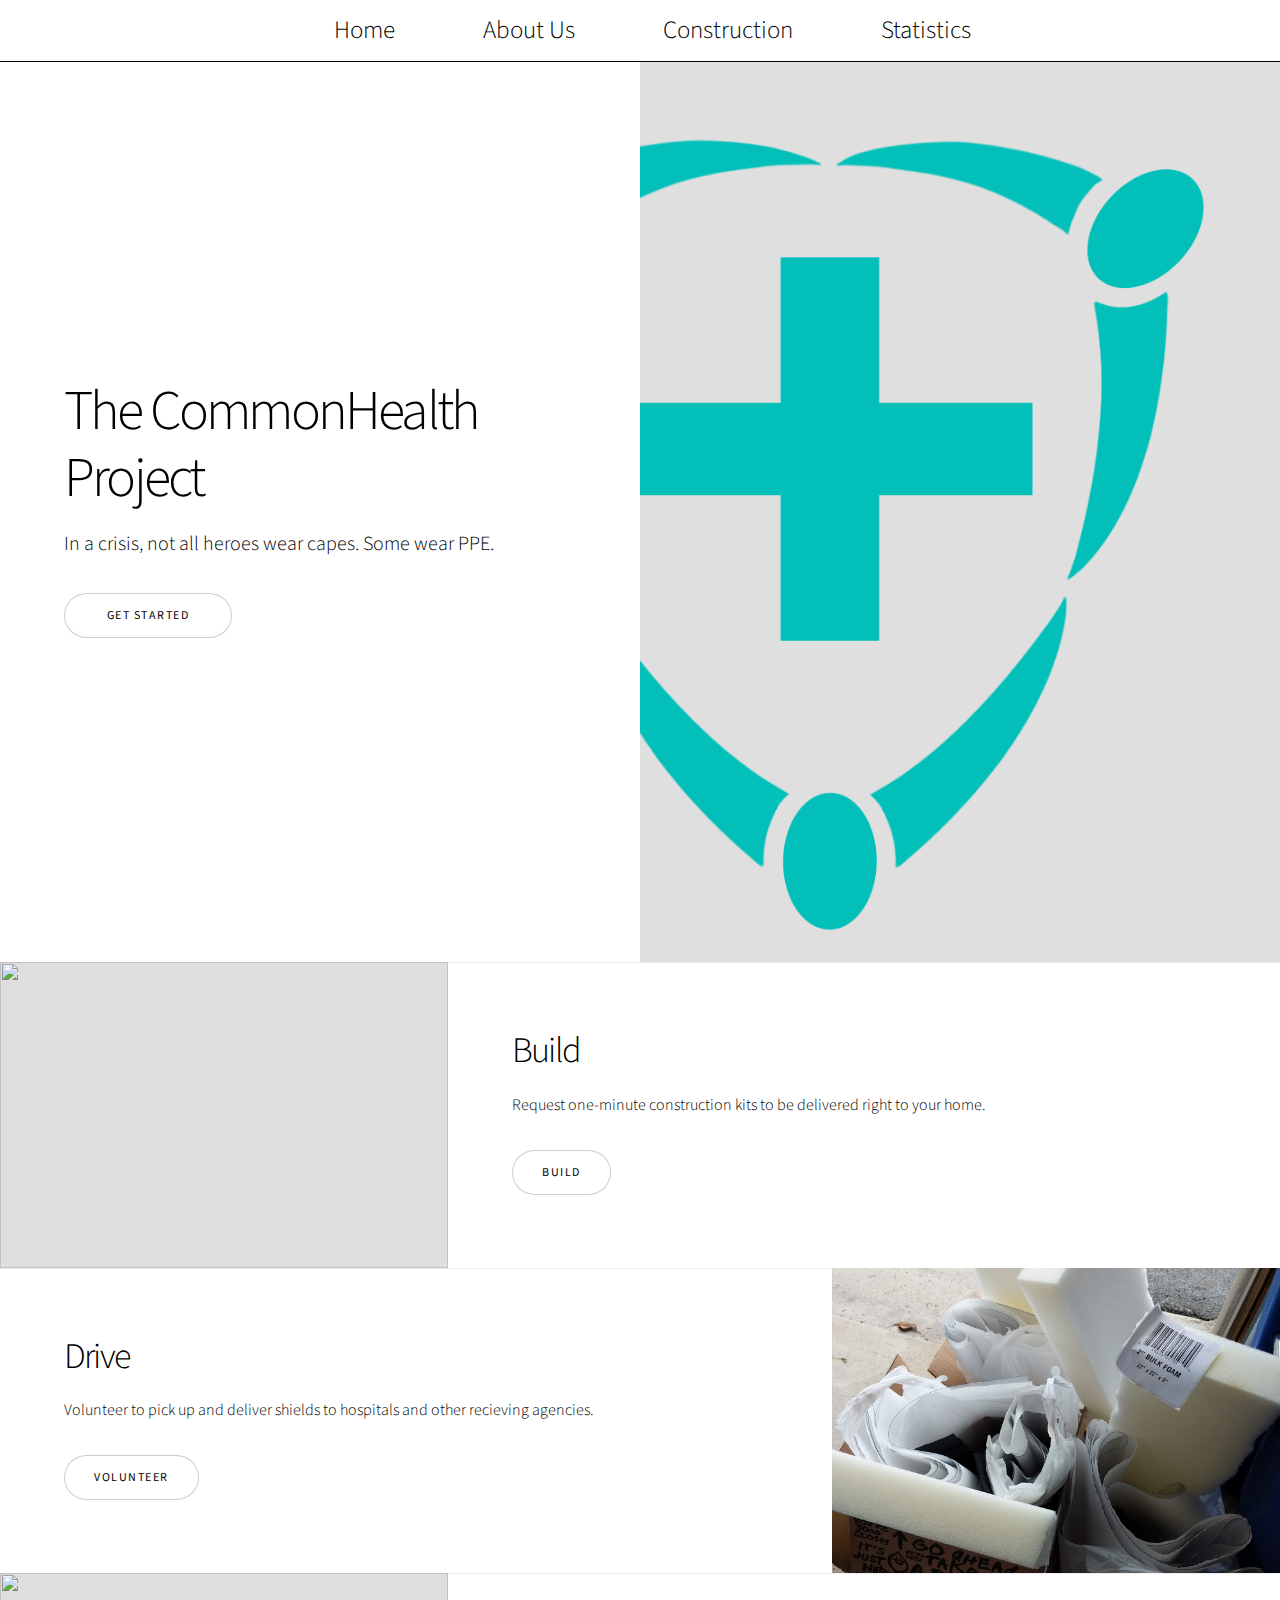
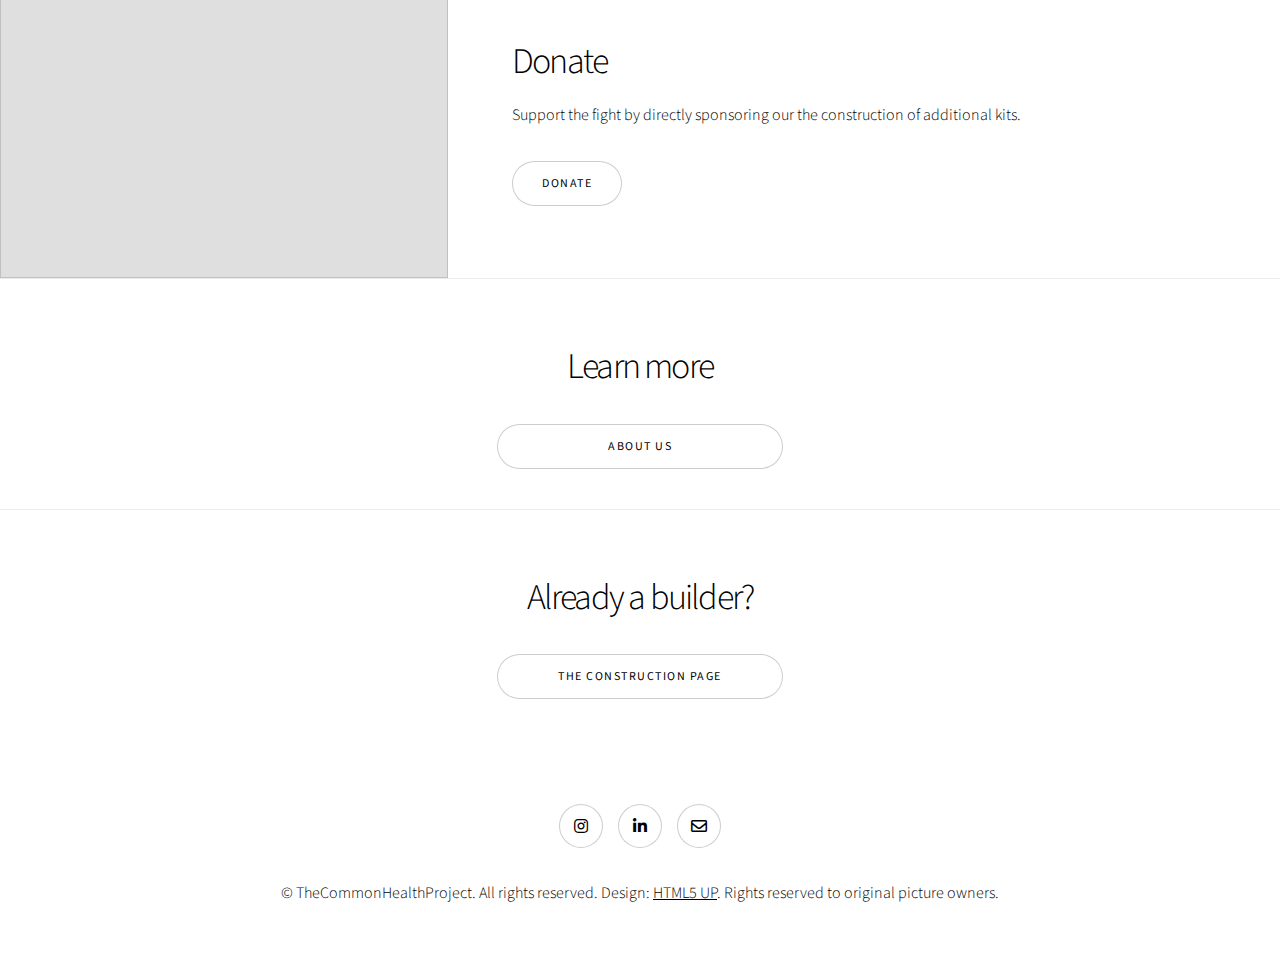
==== commit f3b1de95: "removed everas community multiple times, small design changes to about us page" ====
--- a/index.html
+++ b/index.html
@@ -32,7 +32,6 @@
 							<p class="major">In a crisis, not all heroes wear capes. Some wear PPE.</p>
 							<ul class="actions stacked">
 								<li><a href="#first" class="button big wide smooth-scroll-middle">Get Started</a></li>
-								<li><a href="whoweare.html" class="button fit">About Us</a></li>
 							</ul>
 						</div>
 						<div class="image">
@@ -147,7 +146,7 @@
 
 					</section>
 
-<!-- Get Involved -->
+			<!-- Get Involved -->
 				<section class="wrapper style1 align-center">
 							<div class="inner">
 									<h2>Already a builder?</h2>
--- a/assets/css/main.css
+++ b/assets/css/main.css
@@ -8688,13 +8688,14 @@
 	.mission-statement {
 		margin: 0 auto 0 auto;	
 		text-align: center;
-		background-color: lightblue;
+		background-color: #02C0B9;
 		padding: 80px;
 	}
 
 	.mission-statement > p {
 		margin: 0 50px 0 50px;
-		font-size: 41px;
+		font-size: 36px;
+		color: white;
 	}
 
 	.meet-the-team {
@@ -8769,7 +8770,7 @@
 	/* Who We Are Page Animations */
 
 	.meet-the-team,.parent,.about-us {
-		animation: 1s fadeIn;
+		animation: 2.4s fadeIn;
 		animation-timing-function: ease-in;
 	}
 
@@ -8902,21 +8903,64 @@
 	nav ul li:first-child {
 		margin: 10px 35px 10px 0px;
 	}
+
+	.mission-statement {
+		padding: 10px;
+	}
+
+	.mission-statement > p {
+		font-size: 27px;
+		margin: 10px;
+	}
+
 	
 }
 
 /* Statistics Page */
 
+.constructed10000 {
+	font-size: 100px;
+}
+
+.volunteers200 {
+	font-size: 50px;
+}
+
+.donated40 {
+	font-size: 35px;
+}
+
 /*Donation Centers*/
 
 .donation-centers {
-	display: block;
 	text-align: center;
+	margin: 0px 0 0 0;
+	display: flex;
+	flex-wrap: wrap;
+	justify-content: space-between;
 }
 
-.donation-centers > ul > li {
+.donation-centers > div > ul{
+	padding: 0;
+}
+
+.donation-centers > div > ul > li {
 	list-style: none;
 	font-size: 20px;
+}
+
+.donation-centers-header {
+	margin-top: 30px;
+	text-align: center;
+	font-size: 40px;
+}
+
+.bergen-county {
+	overflow-y: scroll;
+}
+
+.bergen-county::-webkit-scrollbar {
+	display: none;
 }
 
 .county {
@@ -8927,4 +8971,19 @@
 
 .milestones {
 	text-align: center;
+}
+
+@media (max-width: 600px) {
+	.morris-county, .bergen-county, .union-county, .middlesex-county, .somerset-county {
+		margin: 0 auto;
+	}
+	.constructed10000 {
+		font-size: 60px;
+	}
+	.bergen-county {
+		margin-bottom: 20px;
+	}
+	.donation-centers-header {
+		margin-top: 0px;
+	}
 }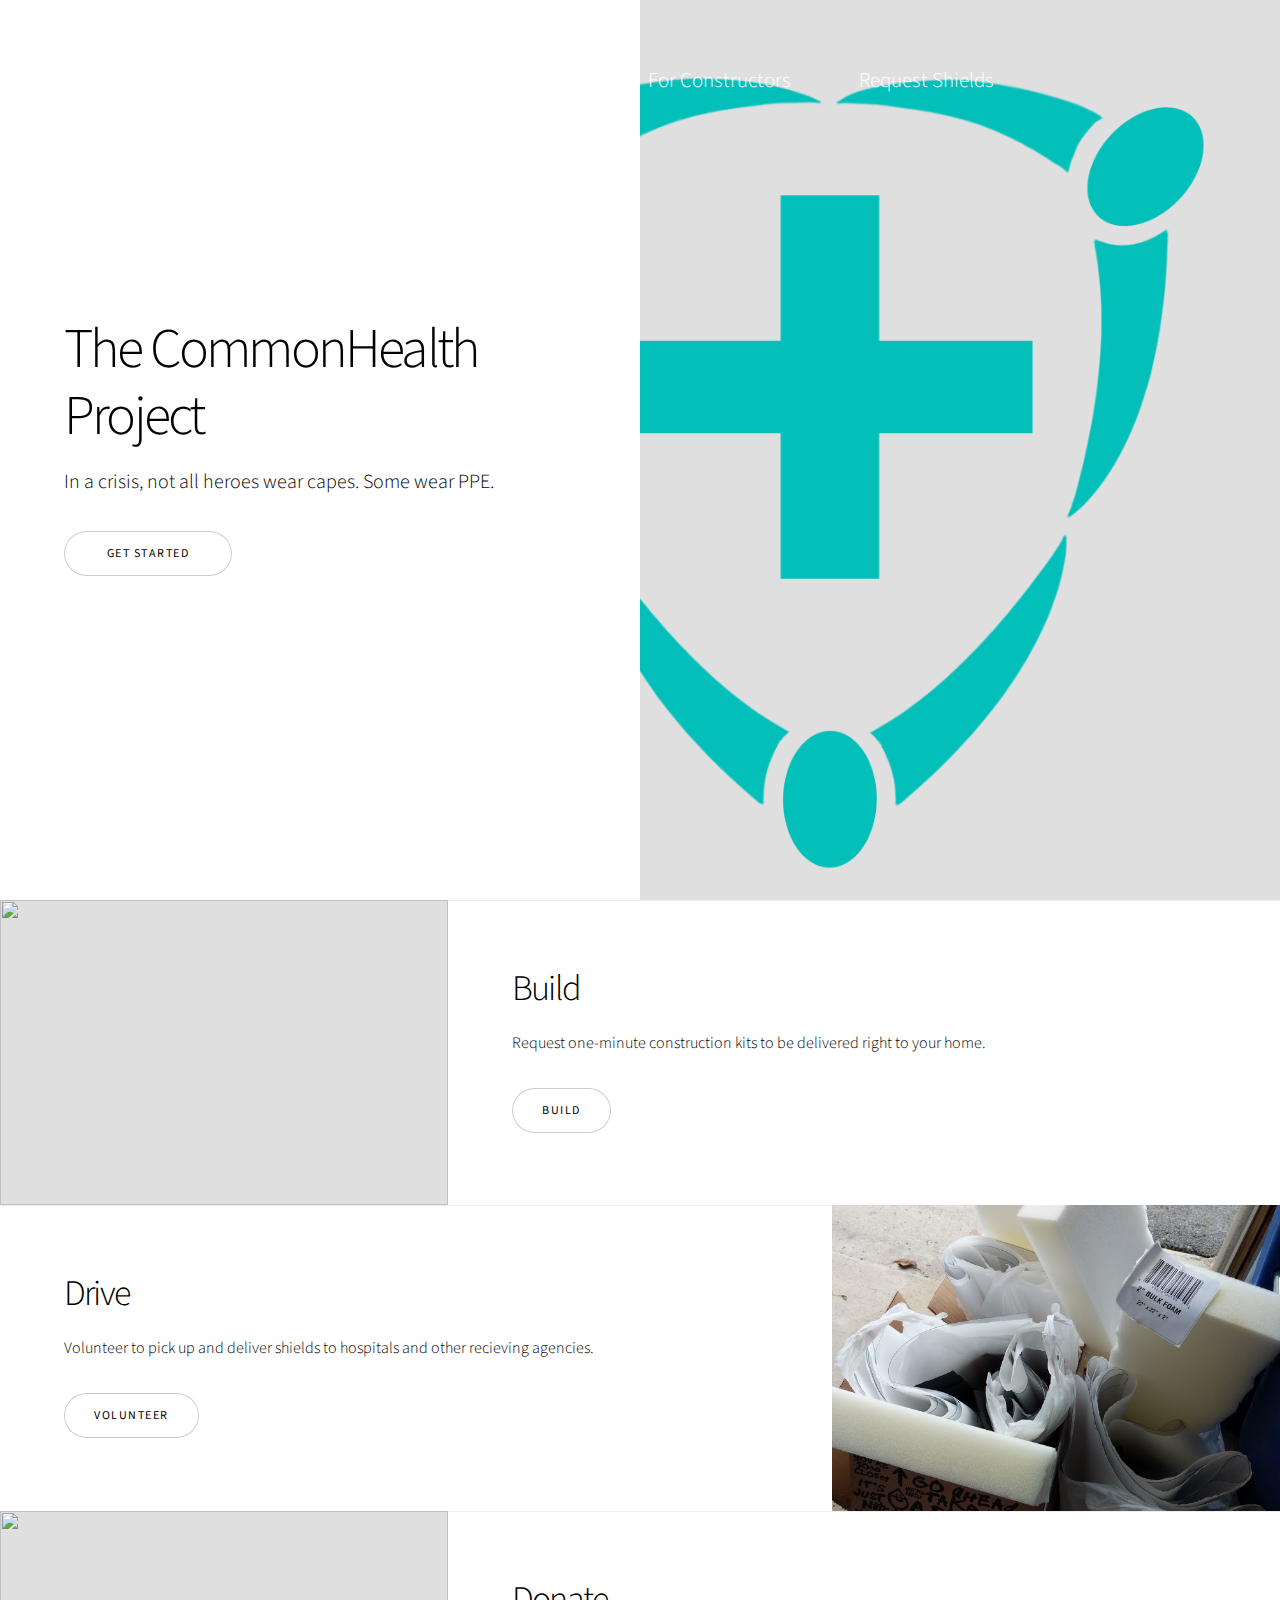
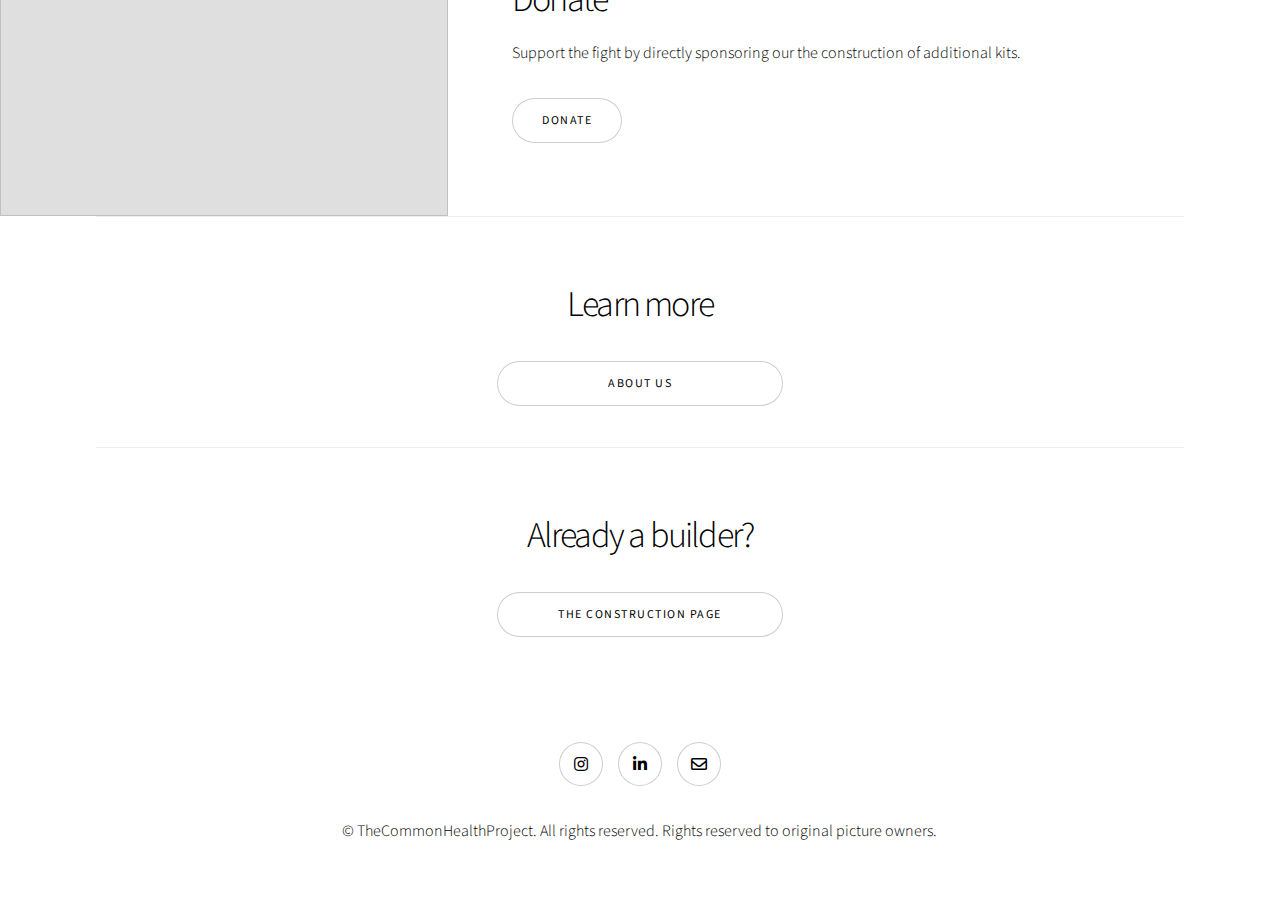
==== commit a5374a7f: "Merge 90c1848b4902a37f3aa1c777b1a59ad11c4e8309 into b6882d0b013739aab03ff70fd6de657edbf8b1c9" ====
--- a/index.html
+++ b/index.html
@@ -16,11 +16,12 @@
 	<body class="is-preload">
 		<nav>
 			<ul>
-				<li><a href="index.html">Home</a></li>
-				<li><a href="whoweare.html">About Us</a></li>
-				<li><a href="Construction.html">Construction</a></li>
-				<li><a href="statistics.html">Statistics</a></li>
-			</ul>
+                <li><a href="index.html">The <p style="font-weight: bold;">CommonHealth Project</p></a></li>
+                <li><a href="whoweare.html">Who We Are</a></li>
+                <li><a href="whatwedo.html">What We Do</a></li>
+                <li><a href="Construction.html">For Constructors</a></li>
+                <li><a href="requestshields.html">Request Shields</a></li>
+            </ul>
 		</nav>
 		<!-- Wrapper -->
 			<div id="wrapper" class="divided">
@@ -165,7 +166,7 @@
 								<li><a href="https://www.linkedin.com/company/commonhealthproject/" class="icon brands style2 fa-linkedin-in"><span class="label">LinkedIn</span></a></li>
 								<li><a href="mailto:contact@commonhealthproject.com" class="icon style2 fa-envelope"><span class="label">Email</span></a></li>
 							</ul>
-							<p>&copy; TheCommonHealthProject. All rights reserved. Design: <a href="https://html5up.net">HTML5 UP</a>. 
+							<p>&copy; TheCommonHealthProject. All rights reserved.
 								Rights reserved to original picture owners. </p>
 						</div>
 					</footer>
@@ -180,6 +181,5 @@
 			<script src="assets/js/breakpoints.min.js"></script>
 			<script src="assets/js/util.js"></script>
 			<script src="assets/js/main.js"></script>
-
 	</body>
-</html>+</html>	--- a/assets/css/main.css
+++ b/assets/css/main.css
@@ -8638,90 +8638,177 @@
 			}
 
 
-
-	/* About Us Page */
+	/* Redesign V3 */
 	
-	/* About Us Containers */
-
-	.parent {
-		display: flex;	
+	.wrapper {
+		margin: 0 auto;
+		width: 85%;
+	}
+
+	/* Sticky Header */
+	
+	nav {
+		position: absolute;
+		top: 0;
+		left: 0;
+		font-size: 21px;
+		z-index: 6;
+		width: 100%;
+		display: flex; 
+		justify-content: space-between;
+	}
+
+	nav .chp {
+		text-decoration: none;
+		display: inline;
+		position: relative;
+		margin: 30px 0px 0px 60px;
+		font-size: 26px;
+		color: white;
+	}
+
+	nav ul {
+		display: flex;
+		justify-content: center;
+		align-items: center;
+		margin: 0;
+	}
+
+	nav ul li {
+		list-style: none;
+		margin: 30px 60px 0px 0px;
+		position: relative;
+	}
+
+	nav ul li a {
+		display: block;
+		text-decoration: none;
+		position: relative;
+		color: white;
+	}
+
+
+
+	.nav-sticky {
+		left: 0;
+		font-size: 21px;
+		position: fixed;
+		top: 0px;
+		z-index: 2;
+		width: 100%;
+		display: flex; 
+		justify-content: space-between;
+		
+	}
+
+	.nav-sticky ul {
+		display: flex;
+		justify-content: center;
+		align-items: center;
+		margin: 0;
+		padding: 20px 0;
+	}
+
+	.nav-sticky ul li {
+		list-style: none;
+		margin: 10px 60px 0px 0px;
+		position: relative;
+	}
+
+	.nav-sticky ul li a {
+		display: block;
+		text-decoration: none;
+		position: relative;
+		color: grey;
+	}
+
+	.nav-sticky .chp-sticky {
+		text-decoration: none;
+		display: inline;
+		position: relative;
+		margin: 10px 0px 0px 60px;
+		padding: 20px 0;
+		font-size: 26px;
+		color: #2C7BAC;
+		font-weight: bold;
+	}
+
+
+	/* Who We Are */
+	
+	/* WWA Containers */
+
+
+	/* About Us Content/Headers */
+	
+	.who-we-are-container {
+		height: 500px;
+		background-color: #2C7BAC;
+		display: flex;
+		z-index: 3;
+		justify-content: center;
+		align-items: center;
 		flex-wrap: wrap;
-		justify-content: space-between;
-		margin: 0 180px 0 180px;
-	}
-
-	/* About Us Content/Headers */
-	.about-us {	
-		max-width: 500px;
-		margin: 20px auto 0 auto;
-	}
-
-	#about-us {
-		font-size: 70px;
-	}
-
-	#about-us-content {
-		font-size: 30px;
-	}
+	}
+	.who-we-are-content {
+		text-align: left;
+		width: 85%;
+		color: white;
+		font-size: 45px;
+
+	}
+
 	.how-we-started {
-		max-width: 430px;
-	}
-
-	#how-we-started {
-		font-size: 23.2px;
-	}
-
-	.our-model {
-		max-width: 450px;
-	}
+		display: flex;
+		flex-direction: column;
+		margin-top: 200px;
+		flex-wrap: wrap;
+		z-index: 1;
+	}
+
+	.how-we-started-header {
+		font-size: 40px;
+		font-weight: bold;
+		color: #2C7BAC;
+		margin: 0 0 20px 0;
+	}
+
+	.how-we-started-content {
+		font-size: 25px;
+	}
+
+	.meet-our-team {
+		text-align: center;
+		font-size: 40px;
+		color: #2C7BAC;
+		font-weight: bold;
+	}
+
 	
-		.wwatitle {
-			font-size: 50px;
-			margin: 0;
-			text-align: center;
-		}
-		.wwacontent {
-			font-size: 22px;
-			text-align: center;
-		}
-
-	.mission-statement {
-		margin: 0 auto 0 auto;	
-		text-align: center;
-		background-color: #02C0B9;
-		padding: 80px;
-	}
-
-	.mission-statement > p {
-		margin: 0 50px 0 50px;
-		font-size: 36px;
-		color: white;
-	}
-
-	.meet-the-team {
-		text-align: center;
-		font-size: 60px;
-		min-width: 400px;
-	}
-
 	/* About Us Pictures */
 
-	.wwapictures {
+	.first-row {
 		display: grid;
 		grid-template-columns: repeat(auto-fit, minmax(200px, 1fr));
-		grid-gap: 20px;	
 		justify-items: center;
 		margin: 0px auto 0 auto;
-		max-width: 940px;
+		max-width: 1200px;
+	}
+
+	.first-row img, 
+	.second-row img,
+	.third-row img,
+	.fourth-row img,
+	.fifth-row img{
+		border-radius: 30px;
 	}
 	
 	.second-row {
 		display: grid;
 		grid-template-columns: repeat(auto-fit, minmax(220px, 1fr));
 		justify-items: center;
-		max-width: 700px;
 		margin: 20px auto 20px auto;
-		
+		max-width: 1200px;
 	}
 	
 	.third-row {
@@ -8730,16 +8817,25 @@
 		grid-gap: 20px;	
 		justify-items: center;
 		margin: 0px auto 0 auto;
-		max-width: 940px;
+		max-width: 1200px;
 	}
 	
 	.fourth-row {
 		display: grid;
 		grid-template-columns: repeat(auto-fit, minmax(220px, 1fr));
 		justify-items: center;
-		max-width: 700px;
 		margin: 20px auto 20px auto;
-	}
+		max-width: 1200px;
+	}
+	
+	.fifth-row {
+		display: grid;
+		grid-template-columns: repeat(auto-fit, minmax(220px, 1fr));
+		justify-items: center;
+		margin: 20px auto 20px auto;
+		max-width: 1200px;
+	}
+
 
 	/* About Us Picture Captions */
 	.img1, .img2, .img3, .img4, .img5, .img6, .img7, 
@@ -8767,15 +8863,10 @@
 	}
 
 
-	/* Who We Are Page Animations */
-
-	.meet-the-team,.parent,.about-us {
+	/* Who We Are Page Animation 
+
+	.meet-the-team, {
 		animation: 2.4s fadeIn;
-		animation-timing-function: ease-in;
-	}
-
-	.mission-statement {
-		animation: 2s fadeIn;
 		animation-timing-function: ease-in;
 	}
 
@@ -8837,6 +8928,11 @@
 		animation-timing-function: ease-in;
 	}
 
+	.img15{
+		animation: 4s fadeIn;
+		animation-timing-function: ease-in;
+	}
+
 
 
 @keyframes fadeIn {
@@ -8848,51 +8944,27 @@
 		opacity: 1;
 	}
 }
-
-/* Sticky Header */
-nav {
-	position: sticky;
-	top: 0;
-	border-bottom: 1px solid black;
-	background-color: white;
-	font-size: 25px;
-	z-index: 1;
-}
-
-
-nav ul {
-	display: flex; 
-	justify-content: center;
-	margin: 0;
-}
-
-nav ul li {
-	list-style: none;
-	margin: 10px 80px 10px 0px;
-}
-nav ul li a {
-	display: block;
-	text-decoration: none;	
-}
-
-nav ul li:last-child {
-	margin: 10px 0px 10px 0px;
-}
+*/
+
 
 /* AU Media Queries */
 
 @media (max-width: 600px) {
-	.meet-the-team,.wwatitle {
+	.meet-the-team {
 		font-size: 45px;
 	}
 
-	.parent {
-		justify-content: center;
-		margin: 0;
-	}
-
-	.wwawrapper.style1.align-center {
-		padding-top: 0px;
+	.how-we-started {
+		margin-top: 30px;
+	}
+	.how-we-started-header {
+		margin: 0 auto;
+		font-size: 30px;
+	}
+	
+	.how-we-started-content {
+		text-align: center;
+		font-size: 20px;
 	}
 
 	nav ul li {
@@ -8904,16 +8976,12 @@
 		margin: 10px 35px 10px 0px;
 	}
 
-	.mission-statement {
-		padding: 10px;
-	}
-
-	.mission-statement > p {
-		font-size: 27px;
-		margin: 10px;
-	}
-
-	
+	.who-we-are-container {
+		height: 300px;
+	}
+	.who-we-are-content {
+		font-size: 20px;
+	}
 }
 
 /* Statistics Page */
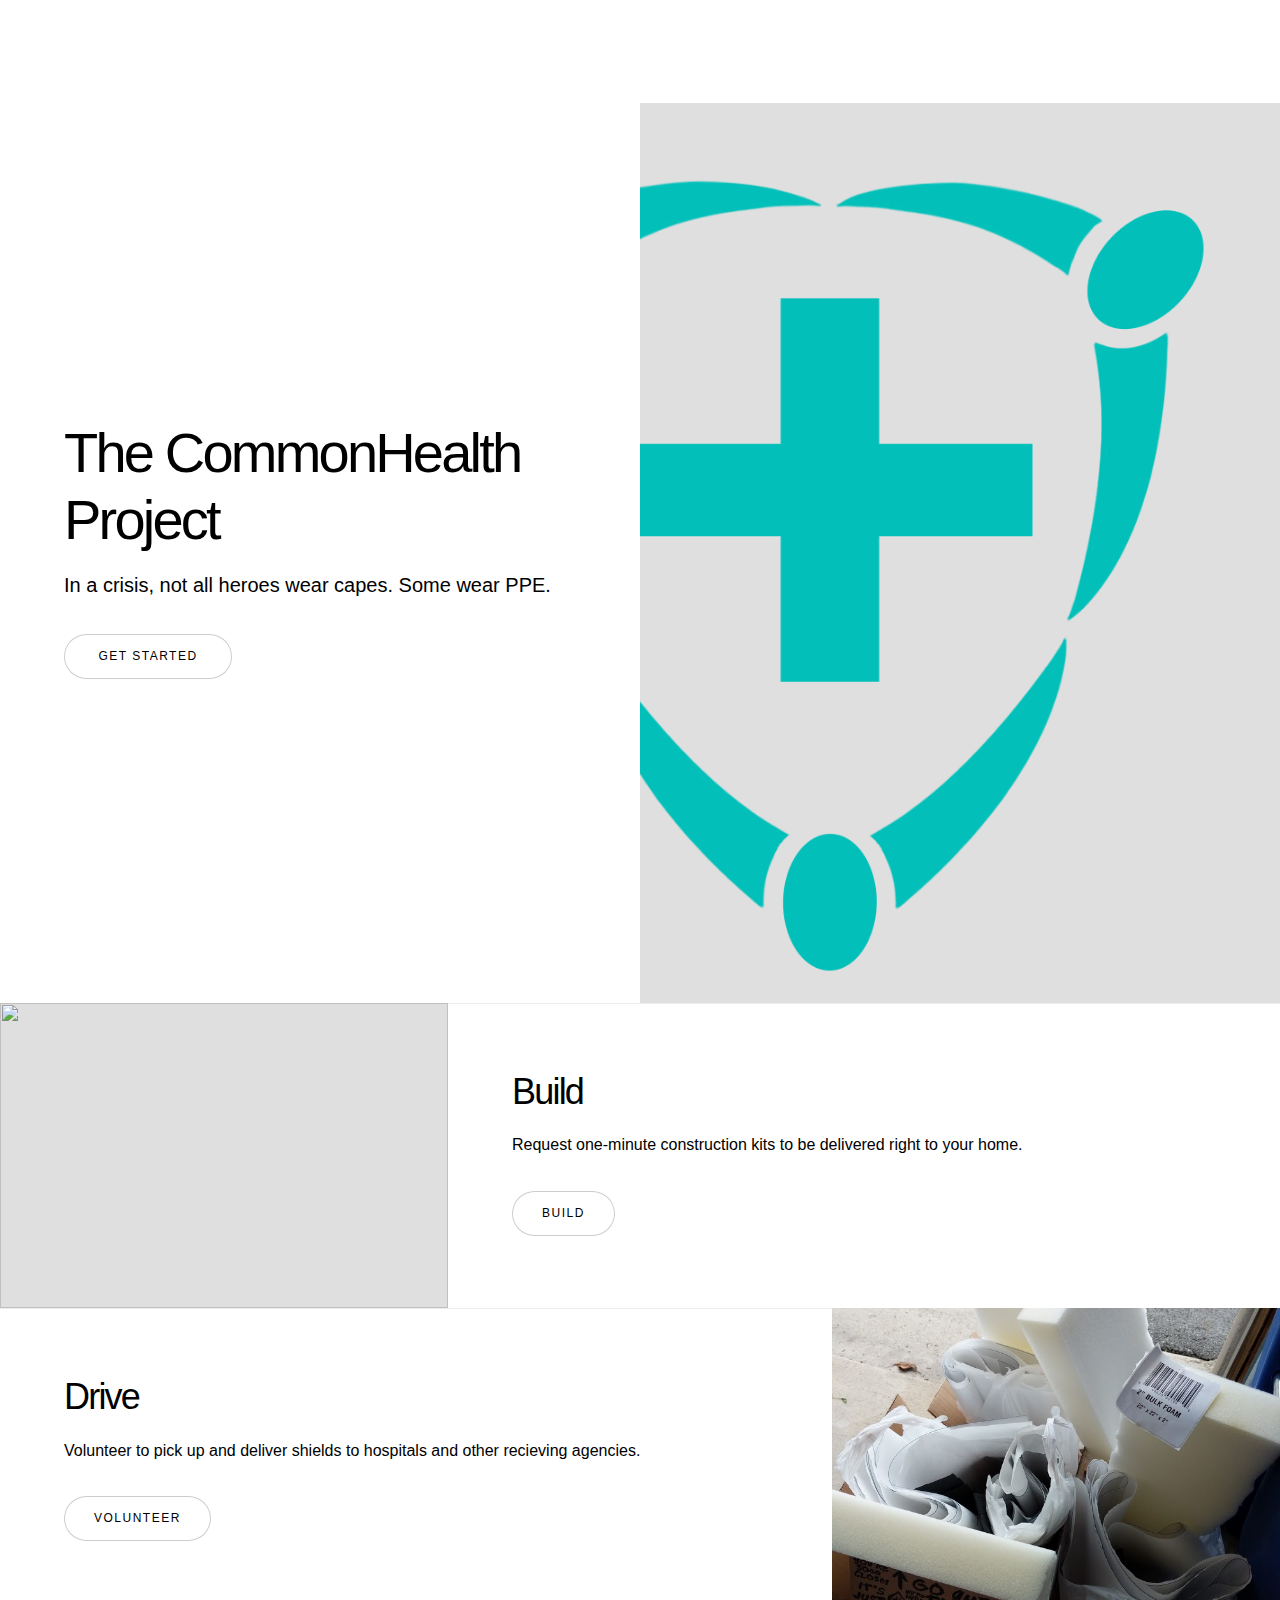
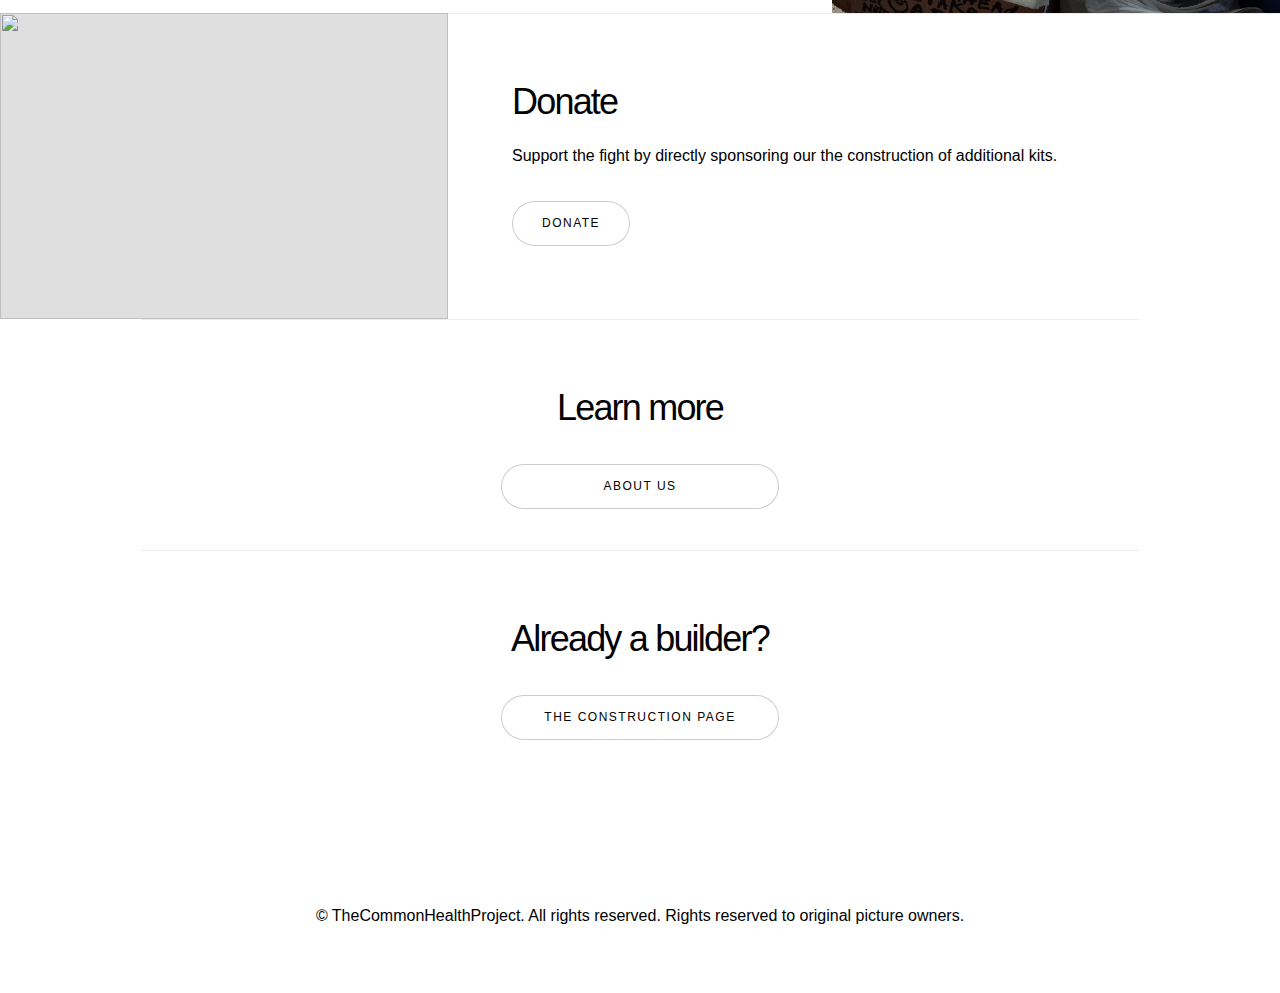
==== commit 2dfcb19c: "just commiting some changes, nav bar on who we are is finished and both nav bars are pretty much res" ====
--- a/index.html
+++ b/index.html
@@ -14,14 +14,14 @@
 		<noscript><link rel="stylesheet" href="assets/css/noscript.css" /></noscript>
 	</head>
 	<body class="is-preload">
-		<nav>
+		<nav class="nav">
+			<a href="index.html" class="chp">The CommonHealth Project</a>
 			<ul>
-                <li><a href="index.html">The <p style="font-weight: bold;">CommonHealth Project</p></a></li>
-                <li><a href="whoweare.html">Who We Are</a></li>
-                <li><a href="whatwedo.html">What We Do</a></li>
-                <li><a href="Construction.html">For Constructors</a></li>
-                <li><a href="requestshields.html">Request Shields</a></li>
-            </ul>
+				<li><a href="whatwedo.html">What We Do</a></li>
+				<li><a href="whoweare.html">Who We Are</a></li>
+				<li><a href="Construction.html">For Constructors</a></li>
+				<li><a href="requestshields.html">Request Shields</a></li>
+			</ul>
 		</nav>
 		<!-- Wrapper -->
 			<div id="wrapper" class="divided">
--- a/assets/css/main.css
+++ b/assets/css/main.css
@@ -1,11 +1,15 @@
-@import url(fontawesome-all.min.css);
-@import url("https://fonts.googleapis.com/css?family=Source+Sans+Pro:300,300i,400,400i");
+/* @import url(fontawesome-all.min.css);
+@import url("https://fonts.googleapis.com/css?family=Source+Sans+Pro:300,300i,400,400i"); */
 
 /*
 	Story by HTML5 UP
 	html5up.net | @ajlkn
 	Free for personal and commercial use under the CCA 3.0 license (html5up.net/license)
 */
+
+* {
+	font-family: 'Roboto', sans-serif;
+}
 
 html, body, div, span, applet, object,
 iframe, h1, h2, h3, h4, h5, h6, p, blockquote,
@@ -8642,16 +8646,59 @@
 	
 	.wrapper {
 		margin: 0 auto;
-		width: 85%;
-	}
-
-	/* Sticky Header */
+		width: 78%;
+	}
+
+	.who-we-are-container .wrapper1 {
+		margin: 0 auto;
+		width: 78%;
+		display: flex;
+		align-self: center;
+		margin-top: 10%;
+	}
+
+
+	/* ALL NAV BARS STICKY AND NON-STICKY */
+	
+	/*Who We Are Intersite Nav Bar*/
+	
+	
+	@media (max-width: 600px) {
+		
+		.nav {
+			position: relative;
+			margin: 0;
+		}
+
+		.nav ul li { 
+			margin: 10px;
+		}
+		.nav ul li a {
+			font-size: 8px;
+		}
+
+		.nav-sticky {
+			position: relative;
+			margin: 0;
+		}
+
+
+		.nav-sticky ul li {
+			margin: 10px;
+			
+		}
+
+		.nav-sticky ul li a {
+			font-size: 8px;
+		}
+	
+	}
 	
 	nav {
-		position: absolute;
+		position: relative;
 		top: 0;
 		left: 0;
-		font-size: 21px;
+		font-size: 20px;
 		z-index: 6;
 		width: 100%;
 		display: flex; 
@@ -8662,7 +8709,7 @@
 		text-decoration: none;
 		display: inline;
 		position: relative;
-		margin: 30px 0px 0px 60px;
+		margin: 30px 0px 30px 60px;
 		font-size: 26px;
 		color: white;
 	}
@@ -8676,7 +8723,7 @@
 
 	nav ul li {
 		list-style: none;
-		margin: 30px 60px 0px 0px;
+		margin: 30px 60px 30px 0px;
 		position: relative;
 	}
 
@@ -8687,11 +8734,11 @@
 		color: white;
 	}
 
-
+	/* Who We Are Sticky Pull Down Nav Bar */
 
 	.nav-sticky {
 		left: 0;
-		font-size: 21px;
+		font-size: 20px;
 		position: fixed;
 		top: 0px;
 		z-index: 2;
@@ -8719,7 +8766,7 @@
 		display: block;
 		text-decoration: none;
 		position: relative;
-		color: grey;
+		color: #ACACAC;
 	}
 
 	.nav-sticky .chp-sticky {
@@ -8733,28 +8780,141 @@
 		font-weight: bold;
 	}
 
+	
+	/* For Constructors Non-Sticky Intersite Nav Bar*/ 
+
+	.constructors-nonsticky1 {
+		position: absolute;
+		top: 0;
+		left: 0;
+		font-size: 20px;
+		z-index: 6;
+		width: 100%;
+		display: flex; 
+		justify-content: space-between;
+	}
+
+	.constructors-nonsticky1 ul {
+		display: flex;
+		justify-content: center;
+		align-items: center;
+		margin: 0;
+	}
+	.constructors-nonsticky1 ul li{
+		list-style: none;
+		margin: 30px 60px 30px 0px;
+		position: relative;
+	}
+	.constructors-nonsticky1 ul li a {
+		display: block;
+		text-decoration: none;
+		position: relative;
+		color: #ACACAC;
+	}
+	.constructors-nonsticky1 ul li a:focus {
+		background-color: red;
+	}
+
+	.construction-ul li a{
+		color: #2C7BAC;
+	}
+
+	/*For Constructors Page Non-Sticky Blue Nav Bar*/
+
+	.constructors-nonsticky2 {
+		left: 0;
+		top: 100px;
+		font-size: 21px;
+		position: absolute;
+		z-index: 50;
+		width: 100%;
+		display: flex; 
+		justify-content: space-around;
+		background-color: #2C7BAC;
+	}
+
+	.constructors-nonsticky2 ul {
+		display: flex;
+		justify-content: center;
+		align-items: center;
+		margin: 0;
+		padding: 10px 0;
+		width: 100%;
+	}
+
+
+	.constructors-nonsticky2 ul li {
+		list-style: none;
+		position: relative;
+		width: 100%;
+		text-align: center;
+	}
+
+	.constructors-nonsticky2 ul li a {
+		display: block;
+		text-decoration: none;
+		position: relative;
+		color: white;
+	}
+
+
+	/* For Constructors Page Sticky Blue Nav Bar */
+
+	.constructors-sticky {
+		left: 0;
+		font-size: 21px;
+		position: fixed;
+		top: 0px;
+		z-index: 2;
+		width: 100%;
+		display: flex; 
+		justify-content: space-around;
+		background-color: #2C7BAC;
+	}
+
+	.constructors-sticky ul {
+		display: flex;
+		justify-content: center;
+		align-items: center;
+		margin: 0;
+		padding: 10px 0;
+		width: 100%;
+	}
+
+	.constructors-sticky ul li {
+		list-style: none;
+		position: relative;
+		width: 100%;
+		text-align: center;
+	}
+
+	.constructors-sticky ul li a {
+		display: block;
+		text-decoration: none;
+		position: relative;
+		color: white;
+	}
+
+
 
 	/* Who We Are */
-	
-	/* WWA Containers */
-
-
-	/* About Us Content/Headers */
+
+	/* Who We Are Content/Headers */
 	
 	.who-we-are-container {
-		height: 500px;
-		background-color: #2C7BAC;
-		display: flex;
-		z-index: 3;
+		height: 700px;
+		background-image: url(../../images/bluebackground.png);
+		background-image: center;
+		background-image: no-repeat;
 		justify-content: center;
 		align-items: center;
-		flex-wrap: wrap;
 	}
 	.who-we-are-content {
 		text-align: left;
-		width: 85%;
+		height: 200px;		
 		color: white;
-		font-size: 45px;
+		width: 1100px;
+		font-size: 35px;
 
 	}
 
@@ -8784,8 +8944,13 @@
 		font-weight: bold;
 	}
 
+	.wwalogo {
+		height: 160px;
+		margin-right: 60px;
+	}
+
 	
-	/* About Us Pictures */
+	/* Who We Are Meet the Team Pictures */
 
 	.first-row {
 		display: grid;
@@ -8947,7 +9112,7 @@
 */
 
 
-/* AU Media Queries */
+/* WWA Media Queries */
 
 @media (max-width: 600px) {
 	.meet-the-team {
@@ -8958,7 +9123,7 @@
 		margin-top: 30px;
 	}
 	.how-we-started-header {
-		margin: 0 auto;
+		margin: 50px auto 0;
 		font-size: 30px;
 	}
 	
@@ -8967,21 +9132,118 @@
 		font-size: 20px;
 	}
 
-	nav ul li {
-		margin: 10px 25px 10px 0px;
-		padding: 0px;
-		font-size: 18px;
-	}
-	nav ul li:first-child {
-		margin: 10px 35px 10px 0px;
-	}
-
 	.who-we-are-container {
-		height: 300px;
+		height: 250px;
 	}
 	.who-we-are-content {
-		font-size: 20px;
-	}
+		font-size: 12px;
+	}
+
+	.wwalogo {
+		height: 90px;
+		margin-right: 20px;
+	}
+}
+
+
+/* For Constructors Page */
+
+.constructors-container { 
+	background-image: url(../../images/construction/construction-page-background.png);
+	background-position: center;
+	background-image: no-repeat;	
+	height: 600px;
+	background-size: contain;
+	margin-top: 152px;
+	display: flex;
+	flex-direction: column;
+	justify-content: flex-end;
+}
+
+.constructors-container > h1 {
+	margin: 0px 0px 20px 50px;
+	color: white;
+}
+.constructors-container > p {
+	margin: 0px 0px 100px 50px;
+	color: white;
+}
+.step1 {
+	color: #2C7BAC;
+	font-size: 50px;
+	margin: 200px 0px;
+	text-align: left;
+	font-weight: bold;
+}
+
+.threesteps {
+	font-size: 60px;
+	color: #242323;
+	text-align: left;
+	font-weight: bold;
+}
+
+.step2 {
+	color: #2C7BAC;
+	font-size: 50px;
+	margin: 200px 0px 100px 0px;
+	text-align: right;
+	font-weight: bold;
+}
+
+.construction-titles {
+	font-size: 30px;
+	font-weight: bold;
+	margin: 20px auto;
+	padding: 0px 0px 0px 0px;
+}
+
+.trouble-tips {
+	display: flex;
+	width: 77%;
+	margin: 0 auto;
+	justify-content: space-between;
+	flex-wrap: wrap;
+}
+
+.tip-captions {
+	margin-bottom: 20px;
+	color: #4B4B4B;
+}
+
+.defect-report {
+	background-color: #4B4B4B;
+	left: 0;
+	right: 0;
+	width: 100%;
+	text-align: center;
+	padding: 50px 0px;
+}
+
+
+.defect-report {
+	color: white;
+	font-size: 20px;
+}
+
+.defect-report-title {
+	font-size: 50px;
+	font-weight: bold;
+}
+
+.defect-report-steps {
+	font-size: 25px;
+	width: 45%;
+	margin: 0 auto;
+	text-align: left;
+}
+
+.step3 {
+	color: #2C7BAC;
+	font-size: 50px;
+	margin: 200px 0px 100px 0px;
+	text-align: left;
+	font-weight: bold;
 }
 
 /* Statistics Page */
